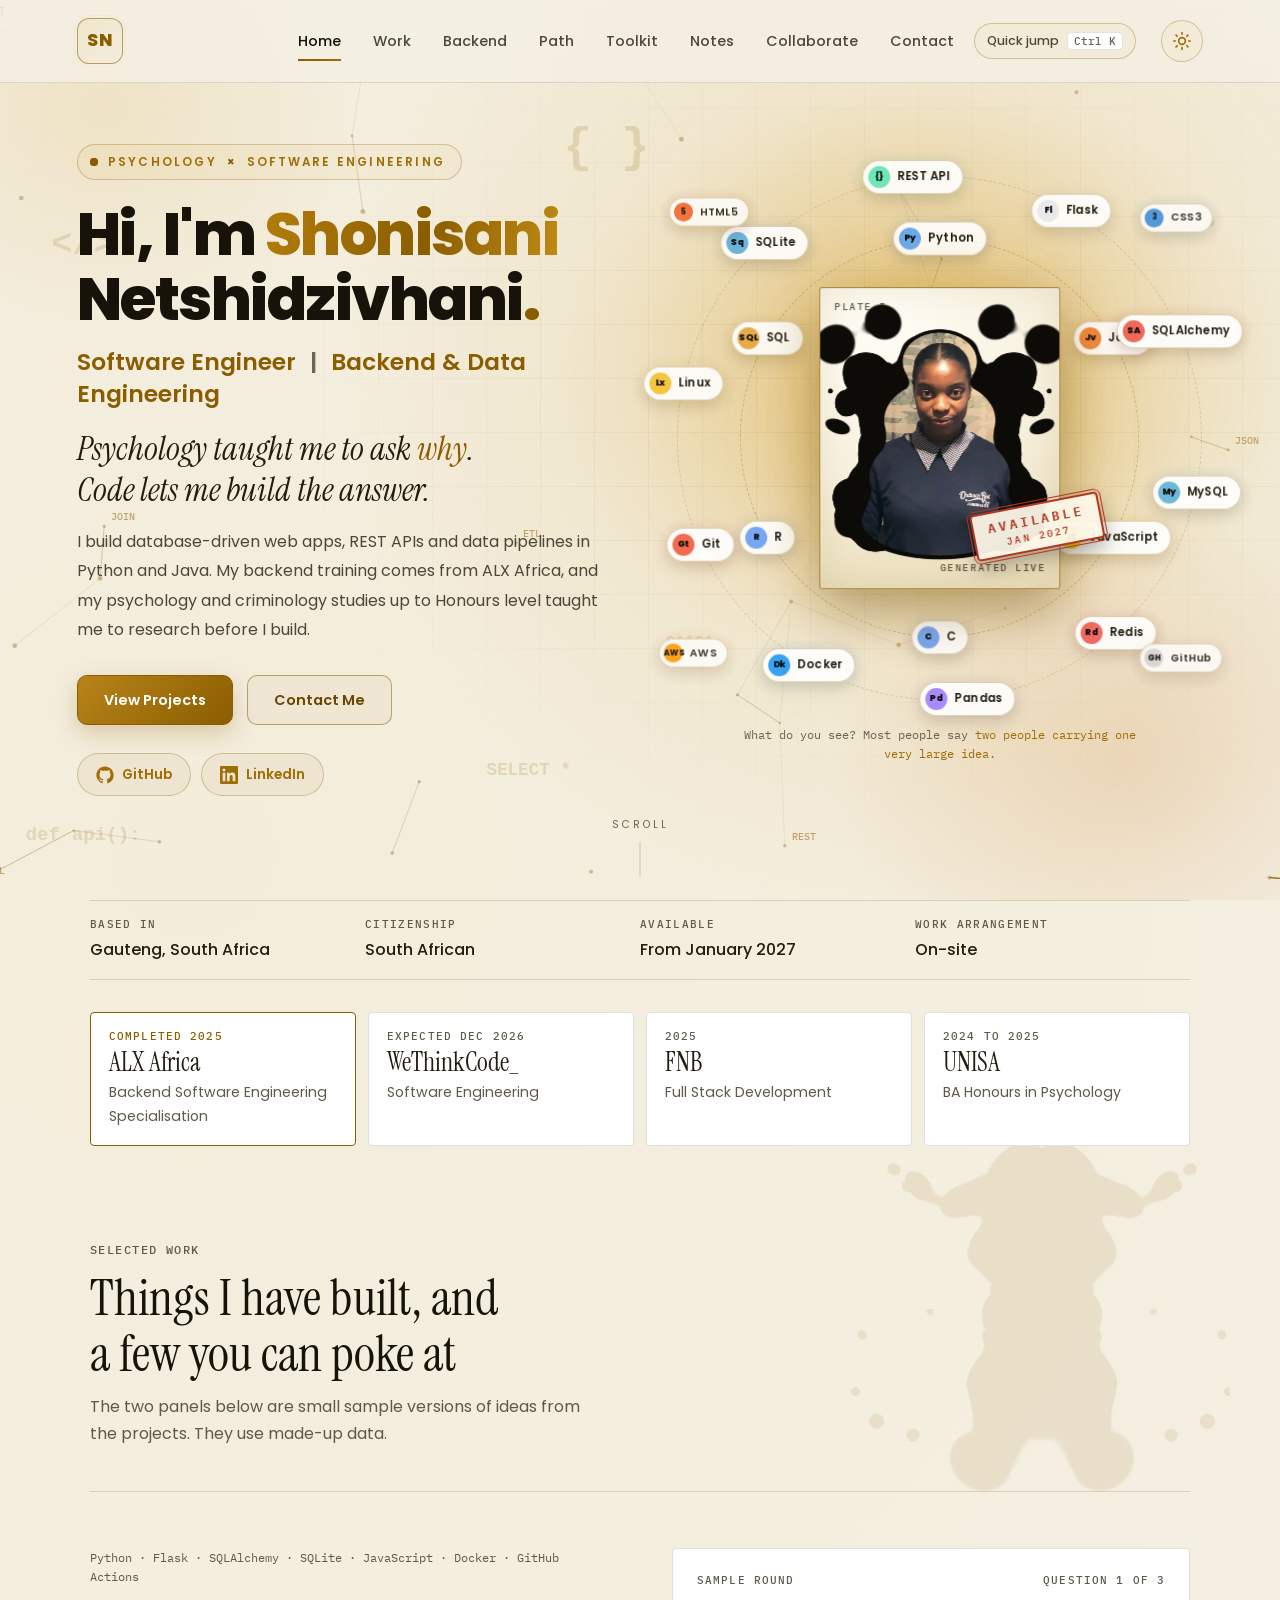
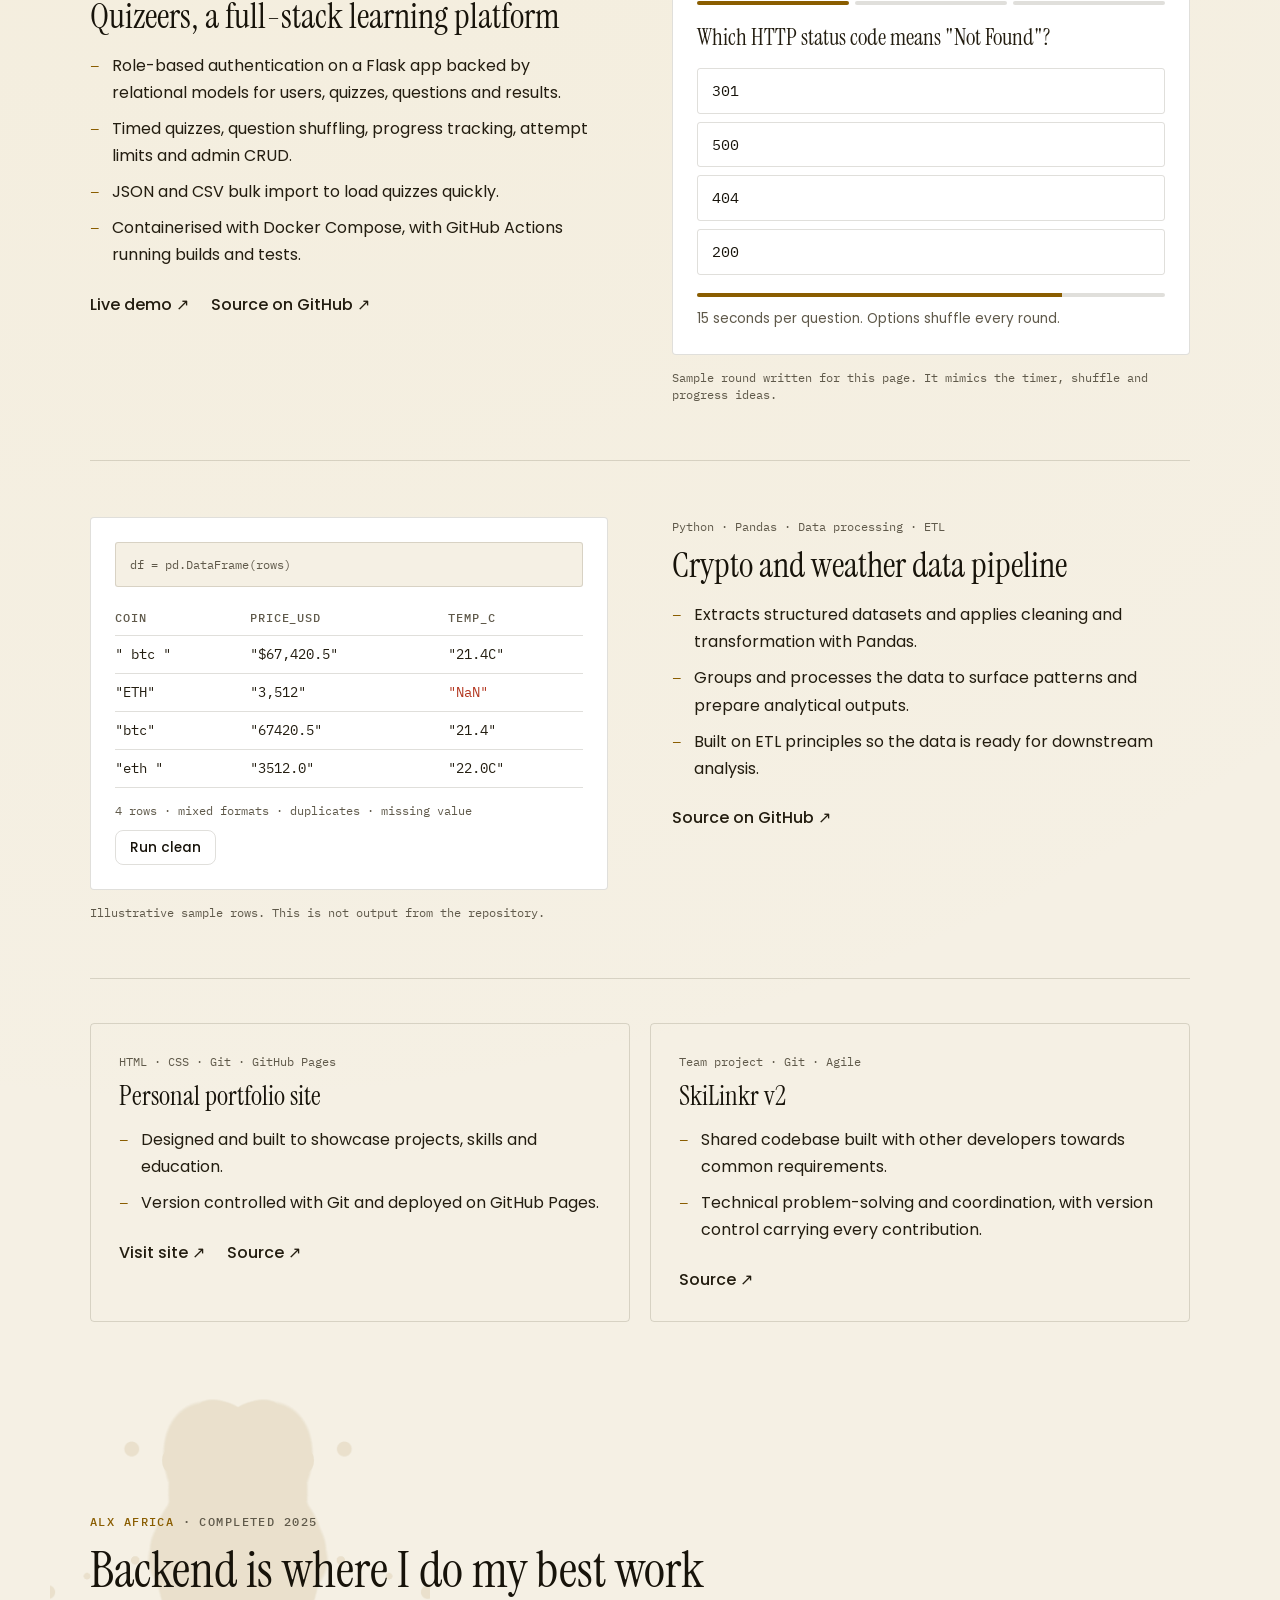
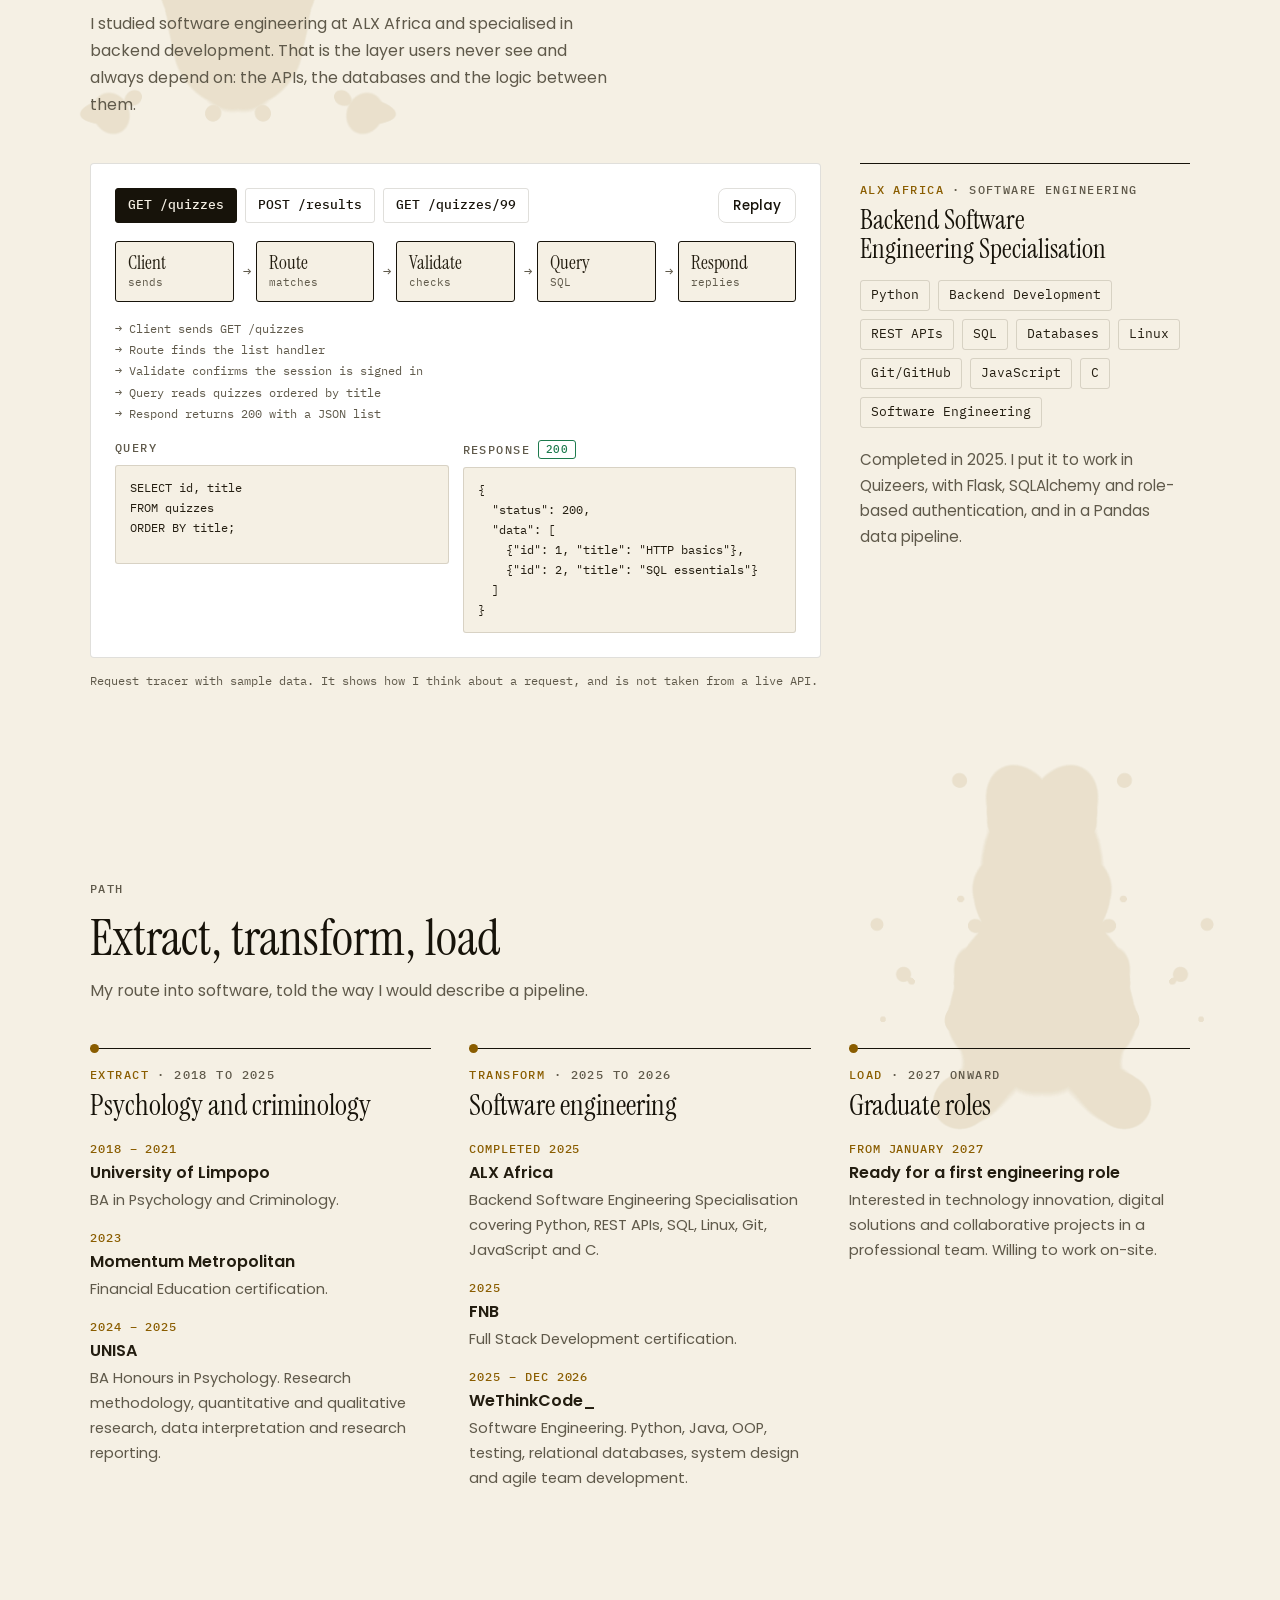
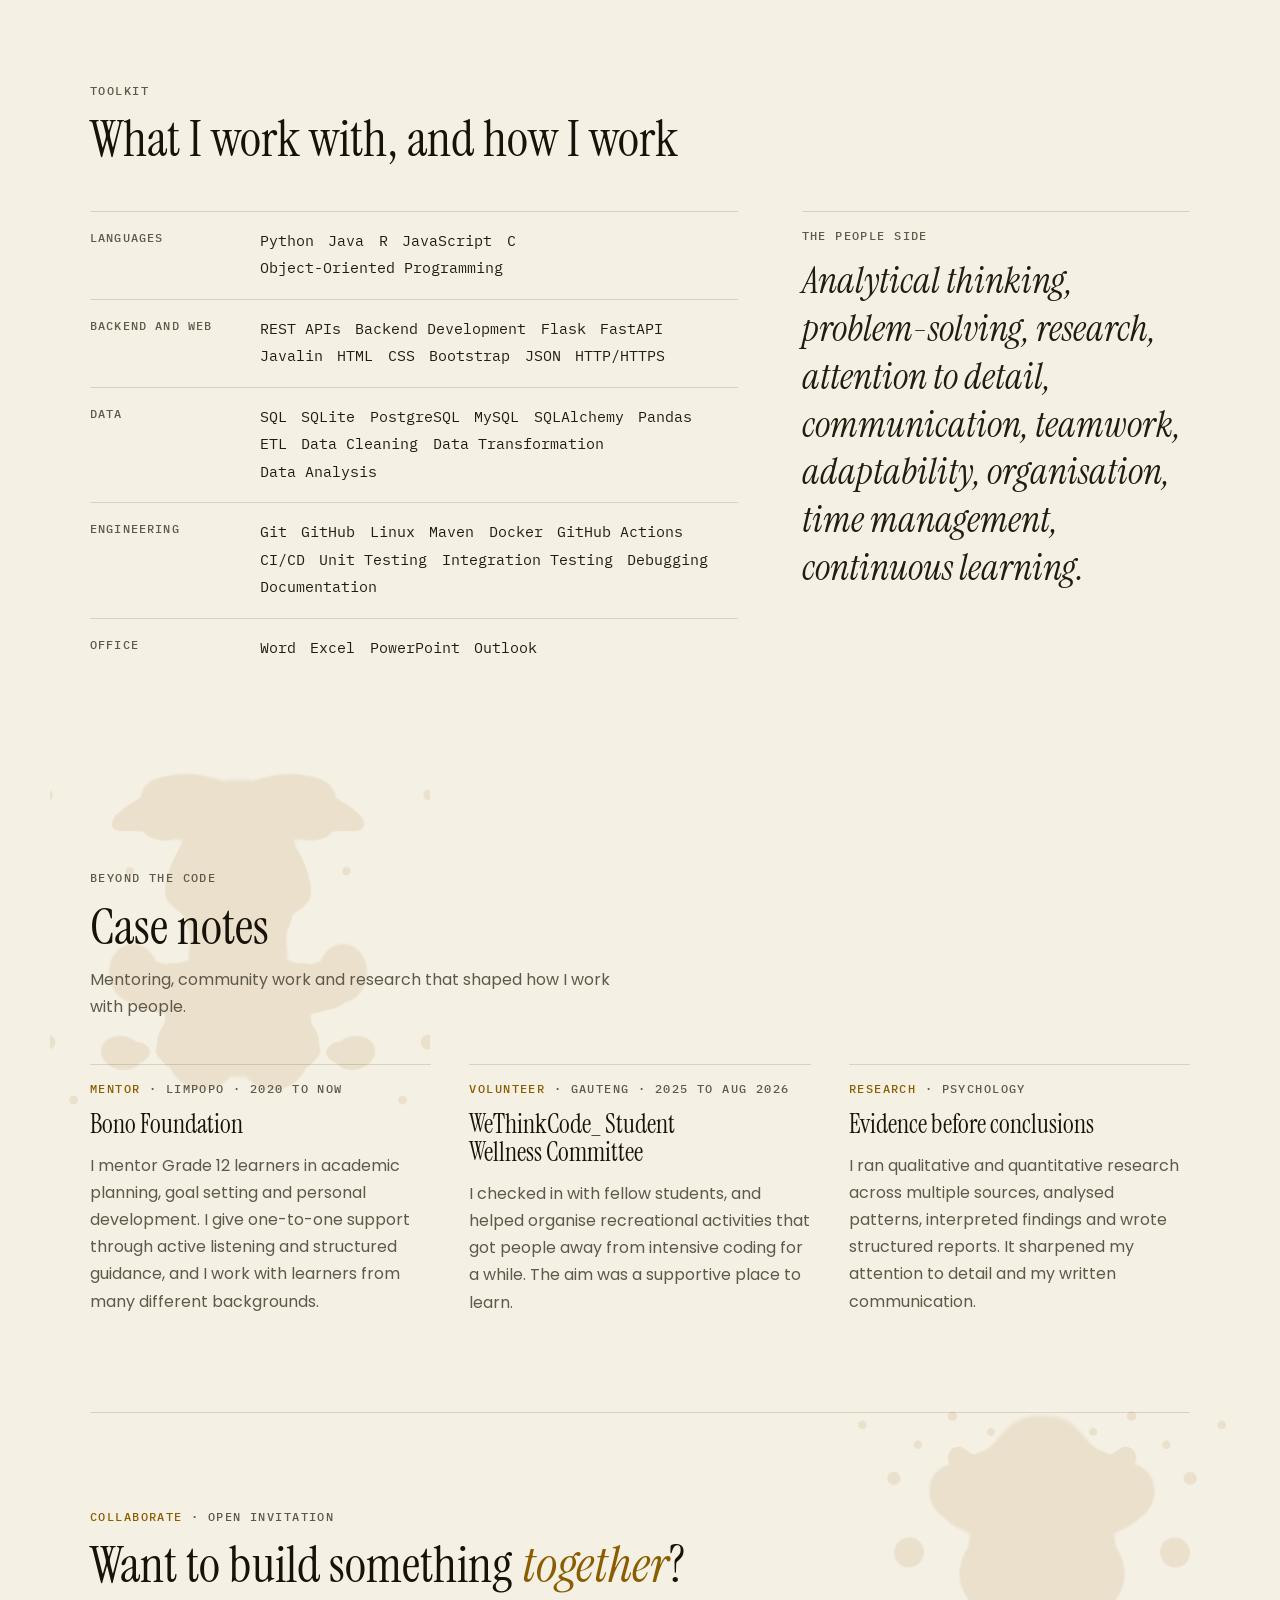
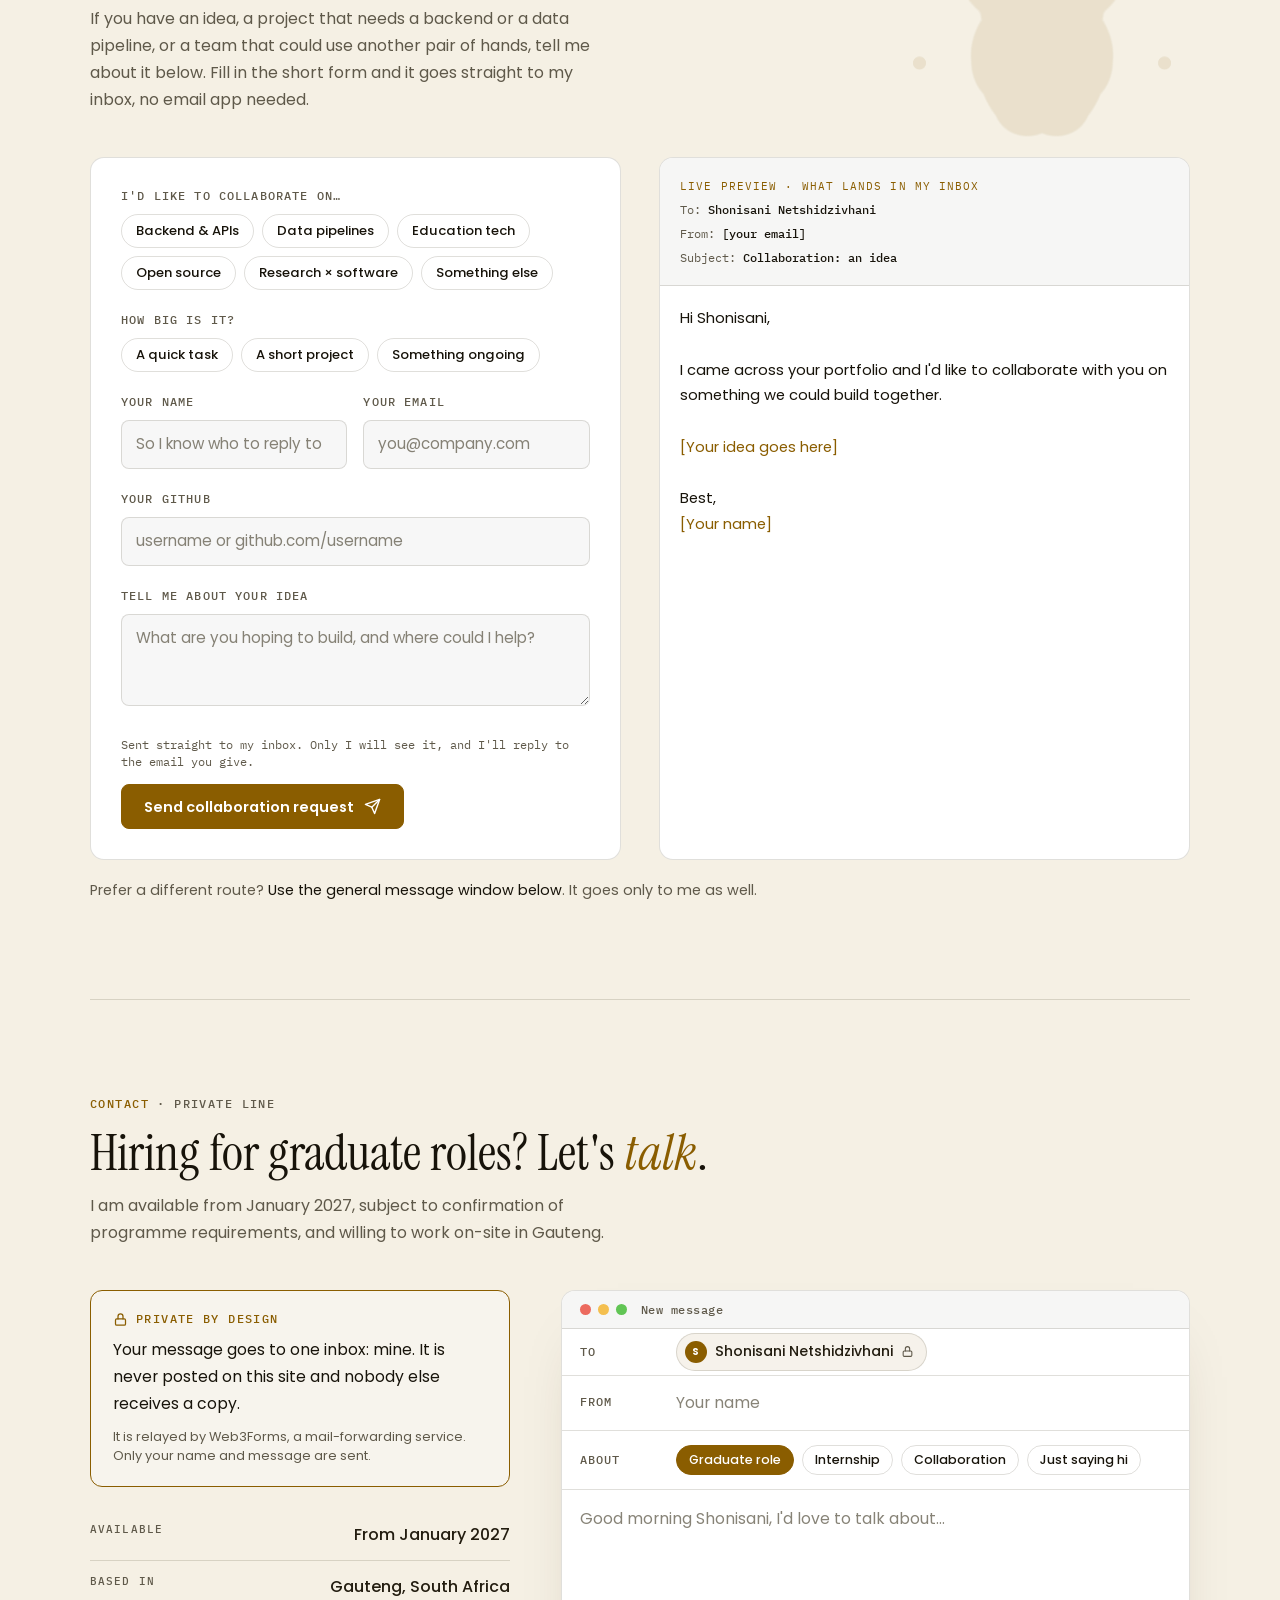
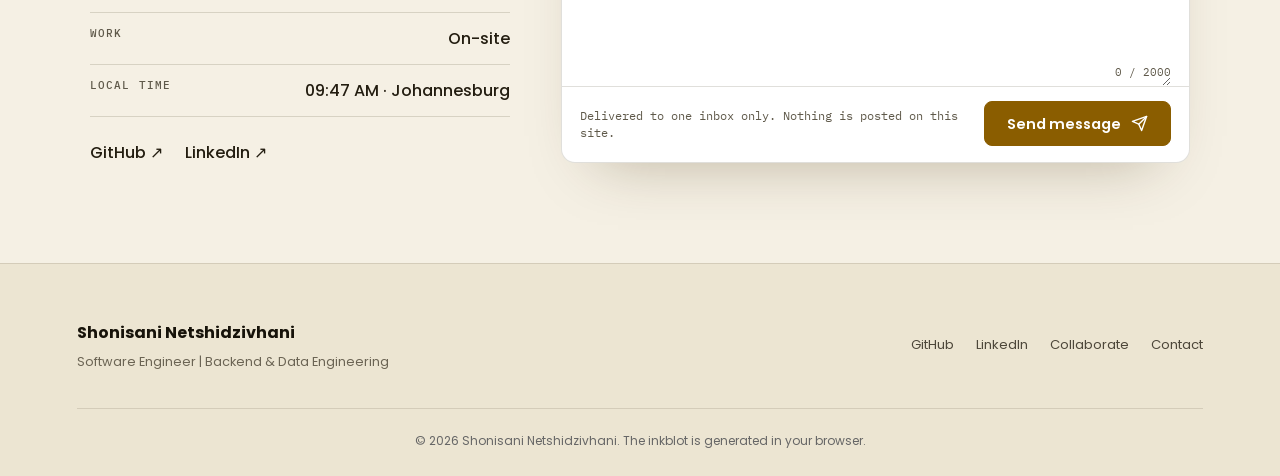
==== index.html @ d248668d "making sure the form works" ====
<!DOCTYPE html>
<html lang="en">

<head>

    <meta charset="UTF-8">

    <meta name="viewport"
          content="width=device-width, initial-scale=1.0">

    <meta name="description"
          content="Portfolio of Shonisani Netshidzivhani — Software Engineer focused on backend development, data engineering, APIs, databases and scalable software systems.">

    <meta name="author"
          content="Shonisani Netshidzivhani">

    <meta name="theme-color"
          content="#050505">

    <meta name="color-scheme"
          content="dark light">

    <!-- Apply the saved (or system) theme before first paint -->
    <script>
        (function () {
            var t = null;
            try { t = localStorage.getItem("theme"); } catch (e) {}
            if (t !== "light" && t !== "dark") {
                t = window.matchMedia && matchMedia("(prefers-color-scheme: light)").matches ? "light" : "dark";
            }
            document.documentElement.setAttribute("data-theme", t);
        })();
    </script>

    <title>
        Shonisani Netshidzivhani | Software Engineer
    </title>

    <!-- Google Fonts -->
    <link rel="preconnect"
          href="https://fonts.googleapis.com">

    <link rel="preconnect"
          href="https://fonts.gstatic.com"
          crossorigin>

    <link href="https://fonts.googleapis.com/css2?family=Poppins:wght@400;500;600;700;800&family=Instrument+Serif:ital@0;1&family=IBM+Plex+Mono:wght@400;500&display=swap"
          rel="stylesheet">

    <!-- Main Stylesheet -->
    <link rel="stylesheet"
          href="style.css">

    <!-- Hero redesign (loads after style.css so it can override) -->
    <link rel="stylesheet"
          href="hero.css">

    <!-- Case-file sections (work, backend, path, toolkit, notes) -->
    <link rel="stylesheet"
          href="sections.css">

    <!-- Contact window, light theme, extras (load last) -->
    <link rel="stylesheet"
          href="contact.css">

    <link rel="stylesheet"
          href="theme.css">

    <link rel="stylesheet"
          href="extras.css">

</head>


<body data-mood="home">

    <canvas class="bg-net" id="bgNet" aria-hidden="true"></canvas>
    <div class="bg-glow" aria-hidden="true"></div>

    <div class="progress" id="prog" aria-hidden="true"></div>

    <!-- =====================================================
         HEADER / NAVIGATION
    ====================================================== -->

    <header class="header">

        <nav class="navbar"
             aria-label="Main navigation">

            <a href="#home"
               class="logo"
               aria-label="Shonisani Netshidzivhani home">
                SN
            </a>

            <ul class="nav-links">
                <li><a href="#home">Home</a></li>
                <li><a href="#work">Work</a></li>
                <li><a href="#backend">Backend</a></li>
                <li><a href="#path">Path</a></li>
                <li><a href="#toolkit">Toolkit</a></li>
                <li><a href="#notes">Notes</a></li>
                <li><a href="#collab">Collaborate</a></li>
                <li><a href="#contact">Contact</a></li>
            </ul>

            <button class="pal-btn"
                    id="palBtn"
                    type="button"
                    aria-label="Open command palette (Ctrl K)">
                Quick jump <kbd>Ctrl K</kbd>
            </button>

            <button class="theme-toggle"
                    id="themeToggle"
                    type="button"
                    aria-label="Switch to light mode"
                    aria-pressed="false">
                <svg class="i-moon" viewBox="0 0 24 24" fill="none" stroke="currentColor" stroke-width="2" stroke-linecap="round" stroke-linejoin="round" aria-hidden="true"><path d="M21 12.8A9 9 0 1 1 11.2 3a7 7 0 0 0 9.8 9.8z"/></svg>
                <svg class="i-sun" viewBox="0 0 24 24" fill="none" stroke="currentColor" stroke-width="2" stroke-linecap="round" stroke-linejoin="round" aria-hidden="true"><circle cx="12" cy="12" r="4"/><path d="M12 2v2M12 20v2M4.9 4.9l1.4 1.4M17.7 17.7l1.4 1.4M2 12h2M20 12h2M4.9 19.1l1.4-1.4M17.7 6.3l1.4-1.4"/></svg>
            </button>


        </nav>

    </header>


    <main>

        <!-- =================================================
             HERO SECTION
        ================================================== -->

        <section id="home"
                 class="hero hero--split"
                 aria-labelledby="hero-title">

            <!-- Ambient background -->
            <div class="hero-bg"
                 aria-hidden="true">
                <span class="hero-grid"></span>
                <span class="hero-aurora"></span>
                <span class="hero-spot"></span>
                <span class="glyph g1">&lt;/&gt;</span>
                <span class="glyph g2">{ }</span>
                <span class="glyph g3">SELECT *</span>
                <span class="glyph g4">def api():</span>
                <span class="glyph g5">01101</span>
                <span class="glyph g6">=&gt;</span>
            </div>

            <div class="hero-inner">

                <!-- ============ TEXT ============ -->
                <div class="hero-text">

                    <p class="hero-eyebrow">
                        <span class="pulse"
                              aria-hidden="true"></span>
                        Psychology <b>×</b> Software Engineering
                    </p>

                    <h1 id="hero-title">
                        Hi, I'm
                        <span class="grad">Shonisani</span><br>
                        Netshidzivhani<span class="dot">.</span>
                    </h1>

                    <h2>
                        Software Engineer
                        <span class="hero-divider"
                              aria-hidden="true">
                            |
                        </span>
                        Backend &amp; Data Engineering
                    </h2>

                    <p class="hero-quote">
                        Psychology taught me to ask <em>why</em>.
                        Code lets me build the answer.
                    </p>

                    <p class="hero-description">
                        I build database-driven web apps, REST APIs and data
                        pipelines in Python and Java. My backend training
                        comes from ALX Africa, and my psychology and
                        criminology studies up to Honours level taught me to
                        research before I build.
                    </p>

                    <!-- Hero Actions -->

                    <div class="hero-buttons">

                        <a href="#work"
                           class="btn-primary">
                            View Projects
                        </a>

                        <a href="#contact"
                           class="btn-outline">
                            Contact Me
                        </a>

                    </div>

                    <!-- Social Links -->

                    <div class="social-links">

                        <a href="https://github.com/Sanieeme"
                           target="_blank"
                           rel="noopener noreferrer"
                           aria-label="Visit Shonisani's GitHub profile">
                            <svg viewBox="0 0 24 24"
                                 width="18"
                                 height="18"
                                 fill="currentColor"
                                 aria-hidden="true">
                                <path d="M12 .5C5.65.5.5 5.65.5 12c0 5.08 3.29 9.39 7.86 10.91.58.11.79-.25.79-.56v-2c-3.2.7-3.87-1.37-3.87-1.37-.52-1.33-1.28-1.69-1.28-1.69-1.05-.72.08-.7.08-.7 1.15.08 1.76 1.19 1.76 1.19 1.03 1.76 2.7 1.25 3.36.96.1-.75.4-1.25.73-1.54-2.55-.29-5.24-1.28-5.24-5.69 0-1.26.45-2.29 1.19-3.1-.12-.29-.52-1.46.11-3.05 0 0 .97-.31 3.17 1.18a11 11 0 0 1 5.77 0c2.2-1.49 3.17-1.18 3.17-1.18.63 1.59.23 2.76.11 3.05.74.81 1.19 1.84 1.19 3.1 0 4.42-2.69 5.39-5.25 5.68.41.36.78 1.06.78 2.14v3.17c0 .31.21.68.8.56A11.5 11.5 0 0 0 23.5 12C23.5 5.65 18.35.5 12 .5z"/>
                            </svg>
                            GitHub
                        </a>

                        <a href="https://www.linkedin.com/in/shonisani-n-b7574a22/"
                           target="_blank"
                           rel="noopener noreferrer"
                           aria-label="Visit Shonisani's LinkedIn profile">
                            <svg viewBox="0 0 24 24"
                                 width="18"
                                 height="18"
                                 fill="currentColor"
                                 aria-hidden="true">
                                <path d="M20.45 20.45h-3.56v-5.57c0-1.33-.03-3.04-1.85-3.04-1.85 0-2.14 1.45-2.14 2.94v5.67H9.35V9h3.41v1.56h.05c.48-.9 1.64-1.85 3.37-1.85 3.6 0 4.27 2.37 4.27 5.46v6.28zM5.34 7.43a2.06 2.06 0 1 1 0-4.12 2.06 2.06 0 0 1 0 4.12zM7.12 20.45H3.56V9h3.56v11.45zM22.22 0H1.77C.79 0 0 .77 0 1.73v20.54C0 23.23.79 24 1.77 24h20.45c.98 0 1.78-.77 1.78-1.73V1.73C24 .77 23.2 0 22.22 0z"/>
                            </svg>
                            LinkedIn
                        </a>

                    </div>

                </div>


                <!-- ============ PORTRAIT + ORBIT ============ -->
                <div class="hero-visual">

                    <div class="stage"
                         id="stage">

                        <span class="stage-glow"
                              aria-hidden="true"></span>

                        <!-- Tech chips are generated by hero.js (edit the RINGS / DRIFT lists there) -->
                        <div class="orbit orbit--a"
                             data-ring="a"
                             aria-hidden="true"></div>

                        <div class="portrait"
                             id="portrait">

                            <figure class="plate"
                                    id="plate">
                                <canvas id="blot"
                                        width="640"
                                        height="800"
                                        role="img"
                                        aria-label="Portrait of Shonisani Netshidzivhani emerging from a symmetrical inkblot, generated live in the browser"></canvas>
                                <span class="tag l">Plate I</span>
                                <span class="tag r">Generated live</span>
                                <noscript>
                                    <img src="images/profile-hero.jpg"
                                         alt="Portrait of Shonisani Netshidzivhani"
                                         width="800"
                                         height="1026">
                                </noscript>
                            </figure>

                            <span class="stamp"
                                  aria-hidden="true">
                                <b>Available</b>
                                <i>Jan 2027</i>
                            </span>

                        </div>

                        <div class="orbit orbit--b"
                             data-ring="b"
                             aria-hidden="true"></div>

                        <div class="drift"
                             data-ring="drift"
                             aria-hidden="true"></div>

                    </div>

                    <p class="plate-caption"
                       aria-live="off">
                        What do you see? Most people say
                        <span id="reading"></span>
                    </p>

                </div>

            </div>

            <a href="#work"
               class="scroll-cue"
               aria-label="Scroll to my work">
                <span>Scroll</span>
                <i aria-hidden="true"></i>
            </a>

        </section>


        <!-- =================================================
             CASE FILE: facts · work · backend · path · toolkit · notes
             (styles in sections.css, demos in sections.js)
        ================================================== -->

        <div class="cf">

<dl class="facts">
    <div><dt>Based in</dt><dd>Gauteng, South Africa</dd></div>
    <div><dt>Citizenship</dt><dd>South African</dd></div>
    <div><dt>Available</dt><dd>From January 2027</dd></div>
    <div><dt>Work arrangement</dt><dd>On-site</dd></div>
  </dl>

  <ul class="creds" aria-label="Credentials">
    <li class="cred hl"><span class="cred-k">Completed 2025</span><b>ALX Africa</b><span class="cred-d">Backend Software Engineering Specialisation</span></li>
    <li class="cred"><span class="cred-k">Expected Dec 2026</span><b>WeThinkCode_</b><span class="cred-d">Software Engineering</span></li>
    <li class="cred"><span class="cred-k">2025</span><b>FNB</b><span class="cred-d">Full Stack Development</span></li>
    <li class="cred"><span class="cred-k">2024 to 2025</span><b>UNISA</b><span class="cred-d">BA Honours in Psychology</span></li>
  </ul>

  <section id="work">
    <div class="sec-head">
      <p class="eyebrow">Selected work</p>
      <h2>Things I have built, and a few you can poke at</h2>
      <p class="sub">The two panels below are small sample versions of ideas from the projects. They use made-up data.</p>
    </div>

    <article class="proj">
      <div class="proj-text">
        <p class="tech">Python · Flask · SQLAlchemy · SQLite · JavaScript · Docker · GitHub Actions</p>
        <h3>Quizeers, a full-stack learning platform</h3>
        <ul>
          <li>Role-based authentication on a Flask app backed by relational models for users, quizzes, questions and results.</li>
          <li>Timed quizzes, question shuffling, progress tracking, attempt limits and admin CRUD.</li>
          <li>JSON and CSV bulk import to load quizzes quickly.</li>
          <li>Containerised with Docker Compose, with GitHub Actions running builds and tests.</li>
        </ul>
        <div class="links">
          <a href="https://sanieeme.github.io/quizeers/" target="_blank" rel="noopener">Live demo ↗</a>
          <a href="https://github.com/Sanieeme/quizeers" target="_blank" rel="noopener">Source on GitHub ↗</a>
        </div>
      </div>
      <div>
        <div class="panel" id="quiz" aria-live="polite"></div>
        <p class="panel-note">Sample round written for this page. It mimics the timer, shuffle and progress ideas.</p>
      </div>
    </article>

    <article class="proj flip">
      <div class="proj-text">
        <p class="tech">Python · Pandas · Data processing · ETL</p>
        <h3>Crypto and weather data pipeline</h3>
        <ul>
          <li>Extracts structured datasets and applies cleaning and transformation with Pandas.</li>
          <li>Groups and processes the data to surface patterns and prepare analytical outputs.</li>
          <li>Built on ETL principles so the data is ready for downstream analysis.</li>
        </ul>
        <div class="links">
          <a href="https://github.com/Sanieeme/crypto_weather_pipeline" target="_blank" rel="noopener">Source on GitHub ↗</a>
        </div>
      </div>
      <div>
        <div class="panel">
          <pre class="pipe-code" id="pipeCode"></pre>
          <div class="tbl-scroll">
            <table>
              <thead><tr><th>coin</th><th>price_usd</th><th>temp_c</th></tr></thead>
              <tbody id="pipeBody"></tbody>
            </table>
          </div>
          <div class="pipe-foot">
            <span id="pipeNote"></span>
            <button class="btn-sm" type="button" id="pipeBtn">Run clean</button>
          </div>
        </div>
        <p class="panel-note">Illustrative sample rows. This is not output from the repository.</p>
      </div>
    </article>

    <div class="minis">
      <article class="mini">
        <p class="tech">HTML · CSS · Git · GitHub Pages</p>
        <h3>Personal portfolio site</h3>
        <ul>
          <li>Designed and built to showcase projects, skills and education.</li>
          <li>Version controlled with Git and deployed on GitHub Pages.</li>
        </ul>
        <div class="links">
          <a href="https://sanieeme.github.io/profile/" target="_blank" rel="noopener">Visit site ↗</a>
          <a href="https://github.com/Sanieeme/profile" target="_blank" rel="noopener">Source ↗</a>
        </div>
      </article>
      <article class="mini">
        <p class="tech">Team project · Git · Agile</p>
        <h3>SkiLinkr v2</h3>
        <ul>
          <li>Shared codebase built with other developers towards common requirements.</li>
          <li>Technical problem-solving and coordination, with version control carrying every contribution.</li>
        </ul>
        <div class="links">
          <a href="https://github.com/Sanieeme/SkiLinkr_v2" target="_blank" rel="noopener">Source ↗</a>
        </div>
      </article>
    </div>
  </section>

  <section id="backend">
    <div class="sec-head">
      <p class="eyebrow"><b>ALX Africa</b> · Completed 2025</p>
      <h2>Backend is where I do my best work</h2>
      <p class="sub">I studied software engineering at ALX Africa and specialised in backend development. That is the layer users never see and always depend on: the APIs, the databases and the logic between them.</p>
    </div>
    <div class="alx">
      <div>
        <div class="panel">
          <div class="trace-top">
            <div class="seg" role="group" aria-label="Choose a request to trace">
              <button type="button" class="seg-b" data-k="GET /quizzes" aria-pressed="true">GET /quizzes</button>
              <button type="button" class="seg-b" data-k="POST /results" aria-pressed="false">POST /results</button>
              <button type="button" class="seg-b" data-k="GET /quizzes/99" aria-pressed="false">GET /quizzes/99</button>
            </div>
            <button class="btn-sm" type="button" id="replay">Replay</button>
          </div>
          <ol class="hops" id="hops">
            <li><b>Client</b><span>sends</span></li>
            <li><b>Route</b><span>matches</span></li>
            <li><b>Validate</b><span>checks</span></li>
            <li><b>Query</b><span>SQL</span></li>
            <li><b>Respond</b><span>replies</span></li>
          </ol>
          <pre class="trace-log" id="traceLog" aria-live="polite"></pre>
          <div class="io">
            <div><p class="eyebrow">Query</p><pre id="sqlOut"></pre></div>
            <div><p class="eyebrow">Response<span class="pill" id="statusPill"></span></p><pre id="resOut"></pre></div>
          </div>
        </div>
        <p class="panel-note">Request tracer with sample data. It shows how I think about a request, and is not taken from a live API.</p>
      </div>
      <aside class="alx-side">
        <p class="eyebrow"><b>ALX Africa</b> · Software Engineering</p>
        <h3>Backend Software Engineering Specialisation</h3>
        <ul>
          <li>Python</li><li>Backend Development</li><li>REST APIs</li><li>SQL</li><li>Databases</li><li>Linux</li><li>Git/GitHub</li><li>JavaScript</li><li>C</li><li>Software Engineering</li>
        </ul>
        <p class="after">Completed in 2025. I put it to work in Quizeers, with Flask, SQLAlchemy and role-based authentication, and in a Pandas data pipeline.</p>
      </aside>
    </div>
  </section>

  <section id="path">
    <div class="sec-head">
      <p class="eyebrow">Path</p>
      <h2>Extract, transform, load</h2>
      <p class="sub">My route into software, told the way I would describe a pipeline.</p>
    </div>
    <div class="stages">
      <div class="pstage">
        <p class="eyebrow"><b>Extract</b> · 2018 to 2025</p>
        <h3>Psychology and criminology</h3>
        <ol>
          <li><span class="when">2018 – 2021</span><span class="what">University of Limpopo</span><span class="more">BA in Psychology and Criminology.</span></li>
          <li><span class="when">2023</span><span class="what">Momentum Metropolitan</span><span class="more">Financial Education certification.</span></li>
          <li><span class="when">2024 – 2025</span><span class="what">UNISA</span><span class="more">BA Honours in Psychology. Research methodology, quantitative and qualitative research, data interpretation and research reporting.</span></li>
        </ol>
      </div>
      <div class="pstage">
        <p class="eyebrow"><b>Transform</b> · 2025 to 2026</p>
        <h3>Software engineering</h3>
        <ol>
          <li><span class="when">Completed 2025</span><span class="what">ALX Africa</span><span class="more">Backend Software Engineering Specialisation covering Python, REST APIs, SQL, Linux, Git, JavaScript and C.</span></li>
          <li><span class="when">2025</span><span class="what">FNB</span><span class="more">Full Stack Development certification.</span></li>
          <li><span class="when">2025 – Dec 2026</span><span class="what">WeThinkCode_</span><span class="more">Software Engineering. Python, Java, OOP, testing, relational databases, system design and agile team development.</span></li>
        </ol>
      </div>
      <div class="pstage">
        <p class="eyebrow"><b>Load</b> · 2027 onward</p>
        <h3>Graduate roles</h3>
        <ol>
          <li><span class="when">From January 2027</span><span class="what">Ready for a first engineering role</span><span class="more">Interested in technology innovation, digital solutions and collaborative projects in a professional team. Willing to work on-site.</span></li>
        </ol>
      </div>
    </div>
  </section>

  <section id="toolkit">
    <div class="sec-head">
      <p class="eyebrow">Toolkit</p>
      <h2>What I work with, and how I work</h2>
    </div>
    <div class="kit">
      <dl>
        <div><dt>Languages</dt><dd><span>Python</span><span>Java</span><span>R</span><span>JavaScript</span><span>C</span><span>Object-Oriented Programming</span></dd></div>
        <div><dt>Backend and web</dt><dd><span>REST APIs</span><span>Backend Development</span><span>Flask</span><span>FastAPI</span><span>Javalin</span><span>HTML</span><span>CSS</span><span>Bootstrap</span><span>JSON</span><span>HTTP/HTTPS</span></dd></div>
        <div><dt>Data</dt><dd><span>SQL</span><span>SQLite</span><span>PostgreSQL</span><span>MySQL</span><span>SQLAlchemy</span><span>Pandas</span><span>ETL</span><span>Data Cleaning</span><span>Data Transformation</span><span>Data Analysis</span></dd></div>
        <div><dt>Engineering</dt><dd><span>Git</span><span>GitHub</span><span>Linux</span><span>Maven</span><span>Docker</span><span>GitHub Actions</span><span>CI/CD</span><span>Unit Testing</span><span>Integration Testing</span><span>Debugging</span><span>Documentation</span></dd></div>
        <div><dt>Office</dt><dd><span>Word</span><span>Excel</span><span>PowerPoint</span><span>Outlook</span></dd></div>
      </dl>
      <div class="human">
        <p class="eyebrow">The people side</p>
        <p class="words"><span>Analytical thinking,</span> <span>problem-solving,</span> <span>research,</span> <span>attention to detail,</span> <span>communication,</span> <span>teamwork,</span> <span>adaptability,</span> <span>organisation,</span> <span>time management,</span> <span>continuous learning.</span></p>
      </div>
    </div>
  </section>

  <section id="notes">
    <div class="sec-head">
      <p class="eyebrow">Beyond the code</p>
      <h2>Case notes</h2>
      <p class="sub">Mentoring, community work and research that shaped how I work with people.</p>
    </div>
    <div class="notes">
      <article class="note">
        <p class="eyebrow"><b>Mentor</b> · Limpopo · 2020 to now</p>
        <h3>Bono Foundation</h3>
        <p>I mentor Grade 12 learners in academic planning, goal setting and personal development. I give one-to-one support through active listening and structured guidance, and I work with learners from many different backgrounds.</p>
      </article>
      <article class="note">
        <p class="eyebrow"><b>Volunteer</b> · Gauteng · 2025 to Aug 2026</p>
        <h3>WeThinkCode_ Student Wellness Committee</h3>
        <p>I checked in with fellow students, and helped organise recreational activities that got people away from intensive coding for a while. The aim was a supportive place to learn.</p>
      </article>
      <article class="note">
        <p class="eyebrow"><b>Research</b> · Psychology</p>
        <h3>Evidence before conclusions</h3>
        <p>I ran qualitative and quantitative research across multiple sources, analysed patterns, interpreted findings and wrote structured reports. It sharpened my attention to detail and my written communication.</p>
      </article>
    </div>
  </section>

  
        </div>


        <!-- =================================================
             CONTACT — a realistic "new message" window.
             Delivered to ONE inbox only (the address in the form action).
        ================================================== -->

        <div class="cf">

            <section id="collab"
                     class="collab-block"
                     aria-labelledby="collab-title">

                <div class="sec-head">
                    <p class="eyebrow"><b>Collaborate</b> · open invitation</p>
                    <h2 id="collab-title">Want to build something <em>together</em>?</h2>
                    <p class="sub">If you have an idea, a project that needs a backend or a data pipeline, or a team that could use another pair of hands, tell me about it below. Fill in the short form and it goes straight to my inbox, no email app needed.</p>
                </div>

                <div class="collab"
                     id="collabWrap">

                    <form class="brief"
                          id="collabForm"
                          action="https://api.web3forms.com/submit"
                          method="POST"
                          novalidate
                          aria-label="Collaboration request">

                        <span class="sendline" aria-hidden="true"></span>

                        <!-- Settings used if JavaScript is off (normal form post) -->
                        <input type="hidden" name="_captcha" value="false">
                        <input type="hidden" name="_template" value="table">
                        <input type="hidden" name="_subject" value="New collaboration request">
                        <input type="hidden" name="_next" value="thankyou.html">

                        <!-- spam trap: humans never see or fill this -->
                        <div class="hp" aria-hidden="true">
                            <label>Leave this empty <input type="text" name="_honey" tabindex="-1" autocomplete="off"></label>
                        </div>

                        <fieldset>
                            <legend>I'd like to collaborate on…</legend>
                            <div class="chips">
                                <input type="checkbox" name="topics" id="cbt1" data-phrase="backend and APIs" value="Backend & APIs"><label for="cbt1">Backend &amp; APIs</label>
                                <input type="checkbox" name="topics" id="cbt2" data-phrase="data pipelines" value="Data pipelines"><label for="cbt2">Data pipelines</label>
                                <input type="checkbox" name="topics" id="cbt3" data-phrase="education tech" value="Education tech"><label for="cbt3">Education tech</label>
                                <input type="checkbox" name="topics" id="cbt4" data-phrase="open source projects" value="Open source"><label for="cbt4">Open source</label>
                                <input type="checkbox" name="topics" id="cbt5" data-phrase="research-informed software" value="Research and software"><label for="cbt5">Research &times; software</label>
                                <input type="checkbox" name="topics" id="cbt6" data-phrase="something else" value="Something else"><label for="cbt6">Something else</label>
                            </div>
                        </fieldset>

                        <fieldset>
                            <legend>How big is it?</legend>
                            <div class="chips">
                                <input type="radio" name="format" id="cbf1" value="A quick task"><label for="cbf1">A quick task</label>
                                <input type="radio" name="format" id="cbf2" value="A short project"><label for="cbf2">A short project</label>
                                <input type="radio" name="format" id="cbf3" value="Something ongoing"><label for="cbf3">Something ongoing</label>
                            </div>
                        </fieldset>

                        <div class="field-grid">
                            <div class="field">
                                <label class="lab" for="cbName">Your name</label>
                                <input type="text" id="cbName" name="name" autocomplete="name" placeholder="So I know who to reply to" maxlength="80" required>
                                <p class="err" id="cerr-name" role="alert"></p>
                            </div>
                            <div class="field">
                                <label class="lab" for="cbEmail">Your email</label>
                                <input type="email" id="cbEmail" name="email" autocomplete="email" placeholder="you@company.com" maxlength="120" required>
                                <p class="err" id="cerr-email" role="alert"></p>
                            </div>
                        </div>

                        <div class="field">
                            <label class="lab" for="cbGithub">Your GitHub</label>
                            <input type="text" id="cbGithub" name="github" autocomplete="off" placeholder="username or github.com/username" maxlength="100" required>
                            <p class="err" id="cerr-github" role="alert"></p>
                        </div>

                        <div class="field">
                            <label class="lab" for="cbIdea">Tell me about your idea</label>
                            <textarea id="cbIdea" name="message" maxlength="1500" placeholder="What are you hoping to build, and where could I help?" required></textarea>
                            <p class="err" id="cerr-message" role="alert"></p>
                        </div>

                        <p class="form-error" id="cFormError" role="alert" hidden></p>

                        <div class="brief-foot">
                            <p class="win-note">Sent straight to my inbox. Only I will see it, and I'll reply to the email you give.</p>
                            <button type="submit" class="send" id="cSend">
                                <span class="spin" aria-hidden="true"></span>
                                Send collaboration request
                                <svg width="17" height="17" viewBox="0 0 24 24" fill="none" stroke="currentColor" stroke-width="2" stroke-linecap="round" stroke-linejoin="round" aria-hidden="true"><path d="M22 2 11 13"/><path d="M22 2l-7 20-4-9-9-4z"/></svg>
                            </button>
                        </div>

                    </form>

                    <div class="letter">
                        <div class="letter-head">
                            <span class="live">Live preview · what lands in my inbox</span><br>
                            To: <b>Shonisani Netshidzivhani</b><br>
                            From: <b id="letterFrom"></b><br>
                            Subject: <b id="letterSubject"></b>
                        </div>
                        <p class="letter-body" id="letterBody" aria-live="off"></p>
                    </div>

                </div>

                <div class="sent" id="collabSent" hidden>
                    <span class="plane" aria-hidden="true">
                        <svg width="28" height="28" viewBox="0 0 24 24" fill="none" stroke="currentColor" stroke-width="2" stroke-linecap="round" stroke-linejoin="round"><path d="M22 2 11 13"/><path d="M22 2l-7 20-4-9-9-4z"/></svg>
                    </span>
                    <h3 id="collabSentTitle" tabindex="-1">Request <em>sent</em>.</h3>
                    <p>Thank you. It went straight to my inbox, and I'll reply to the email address you gave.</p>
                    <div class="sent-receipt">
                        To: <b>Shonisani Netshidzivhani</b><br>
                        Collaborating on: <b id="crTopics"></b><br>
                        Reply to: <b id="crFrom"></b><br>
                        Sent: <b id="crTime"></b>
                    </div>
                    <p class="sent-note" id="collabNote" hidden></p>
                    <button type="button" class="btn-sm" id="collabAnother">Send another idea</button>
                </div>

                <p class="collab-foot">Prefer a different route? <a href="#contact">Use the general message window below</a>. It goes only to me as well.</p>

            </section>

        </div>

        <div class="cf">

            <section id="contact"
                     class="contact-block"
                     aria-labelledby="contact-title">

                <div class="sec-head">
                    <p class="eyebrow"><b>Contact</b> · private line</p>
                    <h2 id="contact-title">Hiring for graduate roles? Let's <em>talk</em>.</h2>
                    <p class="sub">I am available from January 2027, subject to confirmation of programme requirements, and willing to work on-site in Gauteng.</p>
                </div>

                <div class="mail">

                    <aside class="mail-side">

                        <div class="private-card">
                            <span class="lock">
                                <svg width="15" height="15" viewBox="0 0 24 24" fill="none" stroke="currentColor" stroke-width="2" stroke-linecap="round" stroke-linejoin="round" aria-hidden="true"><rect x="4" y="11" width="16" height="10" rx="2"/><path d="M8 11V7a4 4 0 0 1 8 0v4"/></svg>
                                Private by design
                            </span>
                            <p>Your message goes to one inbox: mine. It is never posted on this site and nobody else receives a copy.</p>
                            <small>It is relayed by Web3Forms, a mail-forwarding service. Only your name and message are sent.</small>
                        </div>

                        <dl class="mail-facts">
                            <div><dt>Available</dt><dd>From January 2027</dd></div>
                            <div><dt>Based in</dt><dd>Gauteng, South Africa</dd></div>
                            <div><dt>Work</dt><dd>On-site</dd></div>
                            <div><dt>Local time</dt><dd id="localTime">Johannesburg</dd></div>
                        </dl>

                        <div class="mail-links">
                            <a href="https://github.com/Sanieeme" target="_blank" rel="noopener noreferrer">GitHub ↗</a>
                            <a href="https://www.linkedin.com/in/shonisani-n-b7574a22/" target="_blank" rel="noopener noreferrer">LinkedIn ↗</a>
                        </div>
                    </aside>

                    <div>

                        <form class="compose"
                              id="contactForm"
                              action="https://api.web3forms.com/submit"
                              method="POST"
                              novalidate>

                            <span class="sendline" aria-hidden="true"></span>

                            <div class="win-bar">
                                <span class="win-dots" aria-hidden="true"><i></i><i></i><i></i></span>
                                <span class="win-title">New message</span>
                                <span class="draft-state" id="draftState" aria-live="polite"></span>
                            </div>

                            <!-- Settings used when JavaScript is off (normal form post) -->
                            <input type="hidden" name="_captcha" value="false">
                            <input type="hidden" name="_template" value="table">
                            <input type="hidden" name="_subject" value="New portfolio message">
                            <input type="hidden" name="_next" value="thankyou.html">

                            <!-- spam trap: humans never see or fill this -->
                            <div class="hp" aria-hidden="true">
                                <label>Leave this empty <input type="text" name="_honey" tabindex="-1" autocomplete="off"></label>
                            </div>

                            <div class="compose-body">

                                <div class="row">
                                    <span class="row-k">To</span>
                                    <span class="to-chip">
                                        <i aria-hidden="true">S</i>
                                        Shonisani Netshidzivhani
                                        <svg width="13" height="13" viewBox="0 0 24 24" fill="none" stroke="currentColor" stroke-width="2" stroke-linecap="round" stroke-linejoin="round" aria-label="Private, one recipient only" role="img"><rect x="4" y="11" width="16" height="10" rx="2"/><path d="M8 11V7a4 4 0 0 1 8 0v4"/></svg>
                                    </span>
                                </div>

                                <div class="row">
                                    <label for="c-name">From</label>
                                    <input type="text" id="c-name" name="name" placeholder="Your name" autocomplete="name" required maxlength="80">
                                    <p class="err" id="err-name" role="alert"></p>
                                </div>

                                <div class="row">
                                    <span class="row-k" id="topic-k">About</span>
                                    <fieldset class="topics" aria-labelledby="topic-k">
                                        <input type="radio" name="topic" id="t1" value="Graduate role" checked><label for="t1">Graduate role</label>
                                        <input type="radio" name="topic" id="t2" value="Internship"><label for="t2">Internship</label>
                                        <input type="radio" name="topic" id="t3" value="Collaboration"><label for="t3">Collaboration</label>
                                        <input type="radio" name="topic" id="t4" value="Just saying hi"><label for="t4">Just saying hi</label>
                                    </fieldset>
                                </div>

                                <div class="msg-wrap">
                                    <label class="sr-only" for="c-message" style="position:absolute;left:-9999px">Message</label>
                                    <textarea id="c-message" name="message" required maxlength="2000" placeholder="Write your message…"></textarea>
                                    <span class="counter" id="counter" aria-hidden="true">0 / 2000</span>
                                    <p class="err" id="err-message" role="alert"></p>
                                </div>

                            </div>

                            <p class="form-error" id="formError" role="alert" hidden></p>

                            <div class="win-foot">
                                <p class="win-note">Delivered to one inbox only. Nothing is posted on this site.</p>
                                <button type="submit" class="send" id="sendBtn">
                                    <span class="spin" aria-hidden="true"></span>
                                    Send message
                                    <svg width="17" height="17" viewBox="0 0 24 24" fill="none" stroke="currentColor" stroke-width="2" stroke-linecap="round" stroke-linejoin="round" aria-hidden="true"><path d="M22 2 11 13"/><path d="M22 2l-7 20-4-9-9-4z"/></svg>
                                </button>
                            </div>

                        </form>

                        <div class="sent" id="sentPanel" hidden>
                            <span class="plane" aria-hidden="true">
                                <svg width="28" height="28" viewBox="0 0 24 24" fill="none" stroke="currentColor" stroke-width="2" stroke-linecap="round" stroke-linejoin="round"><path d="M22 2 11 13"/><path d="M22 2l-7 20-4-9-9-4z"/></svg>
                            </span>
                            <h3 id="sentTitle" tabindex="-1">Message <em>sent</em>.</h3>
                            <p>Thank you. It went straight to my inbox.</p>
                            <div class="sent-receipt">
                                To: <b>Shonisani Netshidzivhani</b><br>
                                About: <b id="rcTopic"></b><br>
                                Sent: <b id="rcTime"></b>
                            </div>
                            <p class="sent-note" id="sentNote" hidden></p>
                            <button type="button" class="btn-sm" id="sendAnother">Write another message</button>
                        </div>

                    </div>

                </div>

            </section>

        </div>

    </main>


    <!-- =====================================================
         FOOTER
    ====================================================== -->

    <footer class="footer">

        <div class="footer-content">

            <div class="footer-brand">

                <h4>
                    Shonisani Netshidzivhani
                </h4>

                <p>
                    Software Engineer | Backend &amp; Data Engineering
                </p>

            </div>


            <div class="footer-links">

                <a href="https://github.com/Sanieeme"
                   target="_blank"
                   rel="noopener noreferrer"
                   aria-label="Visit GitHub profile">
                    GitHub
                </a>

                <a href="https://www.linkedin.com/in/shonisani-n-b7574a22/"
                   target="_blank"
                   rel="noopener noreferrer"
                   aria-label="Visit LinkedIn profile">
                    LinkedIn
                </a>

                <a href="#collab">Collaborate</a>

                <a href="#contact">
                    Contact
                </a>

            </div>

        </div>


        <div class="footer-bottom">

            <p>
                &copy; 2026 Shonisani Netshidzivhani.
                The inkblot is generated in your browser.
            </p>

        </div>

    </footer>


    <!-- =====================================================
         JAVASCRIPT
    ====================================================== -->


    <!-- Command palette (Ctrl/Cmd + K, or press "/") -->
    <div class="palette" id="palette" hidden role="dialog" aria-modal="true" aria-label="Quick jump">
        <div class="pal-box">
            <input id="palInput" type="text" placeholder="Where to? Try “work”, “email” or “theme”" autocomplete="off" aria-label="Search commands" aria-controls="palList">
            <ul class="pal-list" id="palList" role="listbox"></ul>
            <p class="pal-hint">↑ ↓ to move · Enter to go · Esc to close</p>
        </div>
    </div>

    <script src="hero.js"></script>
    <script src="sections.js"></script>
    <script src="site.js"></script>
    <script src="extras.js"></script>

</body>

</html>
---- style.css ----
/* =========================================================
   SHONISANI NETSHIDZIVHANI — PORTFOLIO
   Premium Black & Gold Design System
========================================================= */

/* =========================================================
   DESIGN TOKENS
========================================================= */

:root {
    /* Colors */
    --color-black: #050505;
    --color-black-soft: #0b0b0b;
    --color-surface: #111111;
    --color-surface-light: #171717;
    --color-surface-hover: #1d1d1d;

    --color-gold: #d4af37;
    --color-gold-light: #f0d477;
    --color-gold-dark: #a8871f;

    --color-white: #ffffff;
    --color-text: #f4f4f4;
    --color-text-secondary: #b8b8b8;
    --color-text-muted: #858585;

    /* Borders */
    --border-subtle: rgba(255, 255, 255, 0.08);
    --border-gold: rgba(212, 175, 55, 0.25);
    --border-gold-strong: rgba(212, 175, 55, 0.5);

    /* Backgrounds */
    --gold-glow: rgba(212, 175, 55, 0.12);
    --gold-glow-strong: rgba(212, 175, 55, 0.2);

    /* Layout */
    --container-width: 1200px;
    --section-padding: 110px;

    /* Radius */
    --radius-sm: 8px;
    --radius-md: 14px;
    --radius-lg: 20px;
    --radius-xl: 28px;

    /* Shadows */
    --shadow-sm: 0 5px 20px rgba(0, 0, 0, 0.25);
    --shadow-md: 0 15px 40px rgba(0, 0, 0, 0.35);
    --shadow-lg: 0 25px 70px rgba(0, 0, 0, 0.45);
    --shadow-gold: 0 15px 45px rgba(212, 175, 55, 0.12);

    /* Transitions */
    --transition-fast: 0.2s ease;
    --transition-normal: 0.3s ease;
    --transition-slow: 0.5s ease;
}

/* =========================================================
   RESET
========================================================= */

*,
*::before,
*::after {
    margin: 0;
    padding: 0;
    box-sizing: border-box;
}

html {
    scroll-behavior: smooth;
    scroll-padding-top: 100px;
}

body {
    font-family:
        "Poppins",
        "Inter",
        -apple-system,
        BlinkMacSystemFont,
        "Segoe UI",
        sans-serif;

    background:
        radial-gradient(
            circle at 15% 10%,
            rgba(212, 175, 55, 0.05),
            transparent 25%
        ),
        var(--color-black);

    color: var(--color-text);

    line-height: 1.7;

    min-height: 100vh;

    overflow-x: hidden;

    -webkit-font-smoothing: antialiased;
    text-rendering: optimizeLegibility;
}

::selection {
    background: var(--color-gold);
    color: var(--color-black);
}

img {
    max-width: 100%;
}

a {
    color: inherit;
    text-decoration: none;
}

button,
input,
textarea {
    font: inherit;
}

button {
    cursor: pointer;
}

ul {
    list-style: none;
}

/* =========================================================
   ACCESSIBILITY
========================================================= */

:focus-visible {
    outline: 2px solid var(--color-gold-light);
    outline-offset: 4px;
}

/* =========================================================
   SCROLLBAR
========================================================= */

::-webkit-scrollbar {
    width: 9px;
}

::-webkit-scrollbar-track {
    background: var(--color-black);
}

::-webkit-scrollbar-thumb {
    background: var(--color-gold-dark);
    border-radius: 20px;
}

::-webkit-scrollbar-thumb:hover {
    background: var(--color-gold);
}

/* =========================================================
   HEADER / NAVIGATION
========================================================= */

.header {
    position: relative;
}

.navbar {
    position: fixed;
    top: 0;
    left: 0;

    width: 100%;

    z-index: 1000;

    display: flex;
    align-items: center;
    justify-content: space-between;

    padding: 18px clamp(20px, 6vw, 90px);

    background: rgba(5, 5, 5, 0.82);

    backdrop-filter: blur(18px);
    -webkit-backdrop-filter: blur(18px);

    border-bottom: 1px solid var(--border-subtle);

    transition:
        background var(--transition-normal),
        border-color var(--transition-normal),
        box-shadow var(--transition-normal);
}

.navbar:hover {
    background: rgba(5, 5, 5, 0.94);
    border-bottom-color: var(--border-gold);
}

/* Logo */

.logo {
    position: relative;

    display: flex;
    align-items: center;
    justify-content: center;

    width: 46px;
    height: 46px;

    border: 1px solid var(--border-gold-strong);
    border-radius: 12px;

    color: var(--color-gold);

    font-size: 1.1rem;
    font-weight: 800;
    letter-spacing: 1px;

    background:
        linear-gradient(
            145deg,
            rgba(212, 175, 55, 0.12),
            rgba(212, 175, 55, 0.02)
        );

    transition:
        transform var(--transition-normal),
        background var(--transition-normal),
        box-shadow var(--transition-normal);
}

.logo::after {
    content: "";

    position: absolute;

    inset: -4px;

    border-radius: 15px;

    border: 1px solid rgba(212, 175, 55, 0.08);

    pointer-events: none;
}

.logo:hover {
    transform: translateY(-2px);

    background: var(--color-gold);

    color: var(--color-black);

    box-shadow:
        0 8px 25px rgba(212, 175, 55, 0.25);
}

/* Navigation */

.navbar ul {
    display: flex;
    align-items: center;

    gap: clamp(18px, 2.5vw, 34px);
}

.navbar ul li a {
    position: relative;

    display: inline-block;

    color: var(--color-text-secondary);

    font-size: 0.9rem;
    font-weight: 500;

    padding: 8px 0;

    transition:
        color var(--transition-fast);
}

.navbar ul li a::after {
    content: "";

    position: absolute;

    left: 0;
    bottom: 0;

    width: 0;
    height: 2px;

    background: linear-gradient(
        90deg,
        var(--color-gold),
        var(--color-gold-light)
    );

    transition: width var(--transition-normal);
}

.navbar ul li a:hover {
    color: var(--color-white);
}

.navbar ul li a:hover::after {
    width: 100%;
}

/* =========================================================
   HERO
========================================================= */

.hero {
    position: relative;

    min-height: 100vh;

    display: flex;
    align-items: center;
    justify-content: center;

    text-align: center;

    padding:
        150px 20px
        100px;

    isolation: isolate;

    overflow: hidden;

    background:
        radial-gradient(
            circle at 50% 20%,
            rgba(212, 175, 55, 0.13),
            transparent 38%
        ),
        radial-gradient(
            circle at 10% 90%,
            rgba(212, 175, 55, 0.05),
            transparent 30%
        ),
        var(--color-black);
}

/* Decorative glow */

.hero::before {
    content: "";

    position: absolute;

    width: 500px;
    height: 500px;

    top: 10%;
    left: 50%;

    transform: translateX(-50%);

    background: rgba(212, 175, 55, 0.04);

    filter: blur(80px);

    border-radius: 50%;

    z-index: -1;
}

.hero-content {
    width: 100%;
    max-width: 900px;

    margin: auto;
}

/* Profile */

.profile-container {
    display: flex;
    justify-content: center;

    margin-bottom: 30px;
}

.profile-img {
    width: clamp(150px, 19vw, 220px);
    height: clamp(150px, 19vw, 220px);

    object-fit: cover;

    border-radius: 50%;

    border: 4px solid var(--color-gold);

    padding: 5px;

    background: var(--color-black);

    box-shadow:
        0 0 0 8px rgba(212, 175, 55, 0.05),
        0 0 35px rgba(212, 175, 55, 0.3),
        0 0 90px rgba(212, 175, 55, 0.1);

    animation: profileFloat 6s ease-in-out infinite;
}

@keyframes profileFloat {
    0%,
    100% {
        transform: translateY(0);
    }

    50% {
        transform: translateY(-8px);
    }
}

/* Greeting */

.hero-greeting {
    color: var(--color-gold-light);

    font-size: 0.95rem;

    font-weight: 600;

    text-transform: uppercase;

    letter-spacing: 4px;

    margin-bottom: 12px !important;
}

/* Heading */

.hero h1 {
    margin-bottom: 12px;

    color: var(--color-white);

    font-size: clamp(2.5rem, 6vw, 4.8rem);

    line-height: 1.1;

    font-weight: 800;

    letter-spacing: -2px;
}

.hero h2 {
    margin-bottom: 24px;

    color: var(--color-gold);

    font-size: clamp(1.2rem, 3vw, 2rem);

    line-height: 1.4;

    font-weight: 600;
}

.hero-divider {
    color: var(--color-text-muted);

    margin: 0 8px;
}

.hero-description {
    max-width: 720px;

    margin: 0 auto 32px;

    color: var(--color-text-secondary);

    font-size: 1.05rem;

    line-height: 1.9;
}

/* =========================================================
   SOCIAL LINKS
========================================================= */

.social-links {
    display: flex;

    align-items: center;
    justify-content: center;

    flex-wrap: wrap;

    gap: 12px;

    margin-bottom: 32px;
}

.social-links a {
    display: inline-flex;

    align-items: center;
    justify-content: center;

    min-width: 120px;

    padding: 10px 20px;

    border: 1px solid var(--border-gold);

    border-radius: 50px;

    background: rgba(212, 175, 55, 0.04);

    color: var(--color-gold-light);

    font-size: 0.9rem;
    font-weight: 600;

    transition:
        transform var(--transition-normal),
        background var(--transition-normal),
        border-color var(--transition-normal),
        color var(--transition-normal),
        box-shadow var(--transition-normal);
}

.social-links a:hover {
    transform: translateY(-3px);

    background: var(--color-gold);

    border-color: var(--color-gold);

    color: var(--color-black);

    box-shadow:
        0 10px 25px rgba(212, 175, 55, 0.2);
}

/* =========================================================
   BUTTONS
========================================================= */

.hero-buttons {
    display: flex;

    align-items: center;
    justify-content: center;

    flex-wrap: wrap;

    gap: 14px;
}

.btn-primary,
.btn-outline {
    display: inline-flex;

    align-items: center;
    justify-content: center;

    min-height: 48px;

    padding: 12px 26px;

    border-radius: 10px;

    font-size: 0.9rem;

    font-weight: 600;

    transition:
        transform var(--transition-normal),
        background var(--transition-normal),
        color var(--transition-normal),
        border-color var(--transition-normal),
        box-shadow var(--transition-normal);
}

.btn-primary {
    border: 1px solid var(--color-gold);

    background: linear-gradient(
        135deg,
        var(--color-gold-light),
        var(--color-gold)
    );

    color: var(--color-black);

    box-shadow:
        0 8px 25px rgba(212, 175, 55, 0.15);
}

.btn-primary:hover {
    transform: translateY(-3px);

    box-shadow:
        0 12px 35px rgba(212, 175, 55, 0.25);
}

.btn-outline {
    border: 1px solid var(--border-gold-strong);

    background: transparent;

    color: var(--color-gold-light);
}

.btn-outline:hover {
    transform: translateY(-3px);

    background: var(--color-gold);

    border-color: var(--color-gold);

    color: var(--color-black);

    box-shadow:
        0 10px 25px rgba(212, 175, 55, 0.18);
}

/* =========================================================
   SECTIONS
========================================================= */

.section {
    position: relative;

    max-width: var(--container-width);

    margin: 0 auto;

    padding:
        var(--section-padding)
        clamp(20px, 6vw, 80px);
}

.section:nth-of-type(even) {
    background: transparent;
}

.section-heading {
    max-width: 800px;

    margin: 0 auto 60px;

    text-align: center;
}

.section-label {
    display: inline-block;

    margin-bottom: 12px;

    color: var(--color-gold);

    font-size: 0.78rem;

    font-weight: 700;

    text-transform: uppercase;

    letter-spacing: 3px;
}

.section h3 {
    position: relative;

    margin-bottom: 18px;

    color: var(--color-white);

    font-size: clamp(2rem, 4vw, 2.8rem);

    line-height: 1.2;

    font-weight: 750;
}

.section h3::after {
    content: "";

    display: block;

    width: 55px;
    height: 3px;

    margin: 18px auto 0;

    background: linear-gradient(
        90deg,
        var(--color-gold-dark),
        var(--color-gold-light)
    );

    border-radius: 20px;
}

.section-description {
    max-width: 700px;

    margin: 0 auto;

    color: var(--color-text-secondary);

    font-size: 0.98rem;
}

.dark {
    background: var(--color-black-soft);
}

/* =========================================================
   ABOUT
========================================================= */

.about-container {
    max-width: 900px;

    margin: auto;

    text-align: center;
}

.about-container p {
    margin-bottom: 20px;

    color: var(--color-text-secondary);

    font-size: 0.98rem;
}

.about-container .about-intro {
    margin-bottom: 28px;

    color: var(--color-white);

    font-size: 1.15rem;

    line-height: 1.8;

    font-weight: 500;
}

.about-intro::first-letter {
    color: var(--color-gold);
}

/* Highlights */

.about-highlights {
    display: grid;

    grid-template-columns:
        repeat(3, minmax(0, 1fr));

    gap: 18px;

    margin-top: 45px;
}

.highlight {
    padding: 28px 20px;

    background:
        linear-gradient(
            145deg,
            rgba(255, 255, 255, 0.035),
            rgba(255, 255, 255, 0.015)
        );

    border: 1px solid var(--border-subtle);

    border-radius: var(--radius-lg);

    transition:
        transform var(--transition-normal),
        border-color var(--transition-normal),
        background var(--transition-normal),
        box-shadow var(--transition-normal);
}

.highlight:hover {
    transform: translateY(-7px);

    border-color: var(--border-gold);

    background: rgba(212, 175, 55, 0.04);

    box-shadow: var(--shadow-gold);
}

.highlight-icon {
    display: block;

    margin-bottom: 12px;

    font-size: 1.8rem;
}

.highlight h4 {
    margin-bottom: 8px;

    color: var(--color-gold-light);

    font-size: 1rem;
}

.highlight p {
    margin: 0;

    color: var(--color-text-muted);

    font-size: 0.85rem;
}

/* =========================================================
   EDUCATION
========================================================= */

.education-grid {
    display: grid;

    grid-template-columns:
        repeat(2, minmax(0, 1fr));

    gap: 22px;
}

.education-card {
    position: relative;

    padding: 30px;

    background:
        linear-gradient(
            145deg,
            rgba(255, 255, 255, 0.045),
            rgba(255, 255, 255, 0.015)
        );

    border: 1px solid var(--border-subtle);

    border-radius: var(--radius-lg);

    overflow: hidden;

    transition:
        transform var(--transition-normal),
        border-color var(--transition-normal),
        box-shadow var(--transition-normal);
}

.education-card::before {
    content: "";

    position: absolute;

    top: 0;
    left: 0;

    width: 100%;
    height: 2px;

    background:
        linear-gradient(
            90deg,
            transparent,
            var(--color-gold),
            transparent
        );

    opacity: 0.7;
}

.education-card:hover {
    transform: translateY(-7px);

    border-color: var(--border-gold);

    box-shadow: var(--shadow-gold);
}

.education-number {
    display: inline-flex;

    align-items: center;
    justify-content: center;

    width: 42px;
    height: 42px;

    margin-bottom: 22px;

    border-radius: 10px;

    background: rgba(212, 175, 55, 0.08);

    border: 1px solid var(--border-gold);

    color: var(--color-gold);

    font-size: 0.8rem;

    font-weight: 700;
}

.education-card h4 {
    margin-bottom: 12px;

    color: var(--color-white);

    font-size: 1.1rem;
}

.education-card p {
    margin-bottom: 5px;

    color: var(--color-text-secondary);

    font-size: 0.9rem;
}

.education-card strong {
    color: var(--color-gold-light);
}

.education-date {
    display: inline-block;

    margin-top: 15px;

    color: var(--color-text-muted);

    font-size: 0.8rem;

    font-weight: 600;

    letter-spacing: 0.5px;
}

/* =========================================================
   SKILLS
========================================================= */

.skills-grid {
    display: grid;

    grid-template-columns:
        repeat(2, minmax(0, 1fr));

    gap: 22px;
}

.skill {
    padding: 28px;

    background:
        linear-gradient(
            145deg,
            rgba(255, 255, 255, 0.04),
            rgba(255, 255, 255, 0.015)
        );

    border: 1px solid var(--border-subtle);

    border-radius: var(--radius-lg);

    transition:
        transform var(--transition-normal),
        border-color var(--transition-normal),
        box-shadow var(--transition-normal);
}

.skill:hover {
    transform: translateY(-5px);

    border-color: var(--border-gold);

    box-shadow: var(--shadow-gold);
}

.skill h4 {
    margin-bottom: 20px;

    color: var(--color-gold-light);

    font-size: 1rem;

    text-align: center;
}

.skill-tags {
    display: flex;

    flex-wrap: wrap;

    align-items: center;
    justify-content: center;

    gap: 8px;
}

.skill-tags span {
    display: inline-flex;

    align-items: center;

    padding: 7px 12px;

    background: rgba(212, 175, 55, 0.05);

    border: 1px solid rgba(212, 175, 55, 0.18);

    border-radius: 50px;

    color: var(--color-text-secondary);

    font-size: 0.76rem;

    transition:
        transform var(--transition-fast),
        background var(--transition-fast),
        border-color var(--transition-fast),
        color var(--transition-fast);
}

.skill-tags span:hover {
    transform: translateY(-2px);

    background: var(--color-gold);

    border-color: var(--color-gold);

    color: var(--color-black);
}

/* =========================================================
   PROJECTS
========================================================= */

.projects-grid {
    display: grid;

    grid-template-columns:
        repeat(2, minmax(0, 1fr));

    gap: 24px;

    align-items: stretch;
}

.project-card {
    position: relative;

    display: flex;

    flex-direction: column;

    padding: 30px;

    background:
        linear-gradient(
            145deg,
            rgba(255, 255, 255, 0.045),
            rgba(255, 255, 255, 0.015)
        );

    border: 1px solid var(--border-subtle);

    border-radius: var(--radius-lg);

    overflow: hidden;

    transition:
        transform var(--transition-normal),
        border-color var(--transition-normal),
        box-shadow var(--transition-normal);
}

.project-card::before {
    content: "";

    position: absolute;

    top: 0;
    left: 0;

    width: 100%;
    height: 3px;

    background:
        linear-gradient(
            90deg,
            var(--color-gold-dark),
            var(--color-gold-light)
        );

    transform: scaleX(0);

    transform-origin: left;

    transition: transform var(--transition-normal);
}

.project-card:hover {
    transform: translateY(-8px);

    border-color: var(--border-gold);

    box-shadow: var(--shadow-gold);
}

.project-card:hover::before {
    transform: scaleX(1);
}

/* Featured project */

.featured-project {
    grid-column: span 2;

    padding: 36px;
}

/* Project header */

.project-header {
    margin-bottom: 20px;
}

.project-category {
    display: inline-block;

    margin-bottom: 10px;

    color: var(--color-gold);

    font-size: 0.72rem;

    font-weight: 700;

    text-transform: uppercase;

    letter-spacing: 1.5px;
}

.project-card h4 {
    color: var(--color-white);

    font-size: 1.3rem;

    line-height: 1.4;

    margin-bottom: 0;
}

.project-card p {
    margin-bottom: 18px;

    color: var(--color-text-secondary);

    font-size: 0.9rem;

    line-height: 1.8;
}

/* Technologies */

.project-tech {
    display: flex;

    flex-wrap: wrap;

    gap: 8px;

    margin-top: auto;

    margin-bottom: 25px;
}

.project-tech span {
    padding: 6px 11px;

    background: rgba(212, 175, 55, 0.06);

    border: 1px solid rgba(212, 175, 55, 0.15);

    border-radius: 50px;

    color: var(--color-gold-light);

    font-size: 0.72rem;

    font-weight: 500;
}

.project-card .btn-outline {
    align-self: flex-start;

    margin-top: 0;
}

/* =========================================================
   CONTACT
========================================================= */

.contact-section {
    max-width: none;

    padding:
        var(--section-padding)
        clamp(20px, 6vw, 80px);

    text-align: center;

    background:
        radial-gradient(
            circle at 50% 30%,
            rgba(212, 175, 55, 0.08),
            transparent 45%
        ),
        var(--color-black-soft);
}

.contact-section h3 {
    color: var(--color-white);
}

.contact-subtitle {
    max-width: 650px;

    margin:
        0 auto 45px;

    color: var(--color-text-secondary);

    font-size: 0.98rem;
}

.contact-wrapper {
    display: flex;

    justify-content: center;
}

.contact-card {
    width: 100%;
    max-width: 650px;

    padding: clamp(25px, 5vw, 45px);

    background:
        linear-gradient(
            145deg,
            rgba(255, 255, 255, 0.045),
            rgba(255, 255, 255, 0.015)
        );

    border: 1px solid var(--border-gold);

    border-radius: var(--radius-xl);

    box-shadow: var(--shadow-lg);

    text-align: left;

    transition:
        transform var(--transition-normal),
        box-shadow var(--transition-normal);
}

.contact-card:hover {
    transform: translateY(-5px);

    box-shadow:
        var(--shadow-lg),
        0 0 50px rgba(212, 175, 55, 0.05);
}

/* Form */

.form-group {
    margin-bottom: 20px;
}

.form-group label {
    display: block;

    margin-bottom: 8px;

    color: var(--color-text);

    font-size: 0.82rem;

    font-weight: 600;
}

.contact-card input,
.contact-card textarea {
    width: 100%;

    padding: 14px 16px;

    background: rgba(0, 0, 0, 0.45);

    border: 1px solid var(--border-subtle);

    border-radius: 10px;

    color: var(--color-white);

    font-size: 0.9rem;

    outline: none;

    resize: vertical;

    transition:
        border-color var(--transition-fast),
        background var(--transition-fast),
        box-shadow var(--transition-fast);
}

.contact-card textarea {
    min-height: 150px;
}

.contact-card input::placeholder,
.contact-card textarea::placeholder {
    color: #666;
}

.contact-card input:hover,
.contact-card textarea:hover {
    border-color: rgba(212, 175, 55, 0.3);
}

.contact-card input:focus,
.contact-card textarea:focus {
    background: rgba(0, 0, 0, 0.65);

    border-color: var(--color-gold);

    box-shadow:
        0 0 0 3px rgba(212, 175, 55, 0.08);
}

/* Contact button */

.contact-card button {
    width: 100%;

    min-height: 50px;

    margin-top: 5px;

    padding: 13px 20px;

    background:
        linear-gradient(
            135deg,
            var(--color-gold-light),
            var(--color-gold)
        );

    border: 1px solid var(--color-gold);

    border-radius: 10px;

    color: var(--color-black);

    font-size: 0.9rem;

    font-weight: 700;

    transition:
        transform var(--transition-normal),
        box-shadow var(--transition-normal),
        filter var(--transition-normal);
}

.contact-card button:hover {
    transform: translateY(-3px);

    filter: brightness(1.05);

    box-shadow:
        0 12px 30px rgba(212, 175, 55, 0.22);
}

.contact-card button:active {
    transform: translateY(-1px);
}

/* =========================================================
   FOOTER
========================================================= */

.footer {
    padding:
        55px
        clamp(20px, 6vw, 80px)
        25px;

    border-top: 1px solid var(--border-subtle);

    background: #030303;
}

.footer-content {
    max-width: var(--container-width);

    margin: 0 auto;

    display: flex;

    align-items: center;
    justify-content: space-between;

    gap: 30px;

    padding-bottom: 35px;
}

.footer-brand h4 {
    margin-bottom: 5px;

    color: var(--color-white);

    font-size: 1rem;
}

.footer-brand p {
    color: var(--color-text-muted);

    font-size: 0.8rem;
}

.footer-links {
    display: flex;

    align-items: center;

    flex-wrap: wrap;

    gap: 22px;
}

.footer-links a {
    color: var(--color-text-secondary);

    font-size: 0.82rem;

    transition: color var(--transition-fast);
}

.footer-links a:hover {
    color: var(--color-gold);
}

.footer-bottom {
    max-width: var(--container-width);

    margin: 0 auto;

    padding-top: 22px;

    border-top: 1px solid var(--border-subtle);

    text-align: center;
}

.footer-bottom p {
    color: #666;

    font-size: 0.75rem;
}

/* =========================================================
   RESPONSIVE — TABLET
========================================================= */

@media (max-width: 900px) {

    :root {
        --section-padding: 90px;
    }

    .navbar {
        padding:
            16px
            5%;
    }

    .navbar ul {
        gap: 18px;
    }

    .navbar ul li a {
        font-size: 0.82rem;
    }

    .about-highlights {
        grid-template-columns: 1fr;
    }

    .education-grid {
        grid-template-columns: 1fr;
    }

    .skills-grid {
        grid-template-columns: 1fr;
    }

    .projects-grid {
        grid-template-columns: 1fr;
    }

    .featured-project {
        grid-column: span 1;
    }
}

/* =========================================================
   RESPONSIVE — MOBILE
========================================================= */

@media (max-width: 700px) {

    :root {
        --section-padding: 75px;
    }

    .navbar {
        position: fixed;

        flex-direction: column;

        gap: 12px;

        padding:
            12px
            15px;
    }

    .logo {
        width: 40px;
        height: 40px;

        font-size: 0.95rem;
    }

    .navbar ul {
        width: 100%;

        justify-content: center;

        flex-wrap: wrap;

        gap:
            5px
            14px;
    }

    .navbar ul li a {
        font-size: 0.72rem;

        padding: 4px 0;
    }

    .hero {
        padding:
            160px
            20px
            80px;
    }

    .profile-img {
        width: 160px;
        height: 160px;

        border-width: 3px;
    }

    .hero-greeting {
        font-size: 0.75rem;

        letter-spacing: 2.5px;
    }

    .hero h1 {
        font-size: clamp(2.2rem, 11vw, 3rem);

        letter-spacing: -1px;
    }

    .hero h2 {
        font-size: 1.15rem;

        line-height: 1.6;
    }

    .hero-divider {
        display: none;
    }

    .hero-description {
        font-size: 0.9rem;

        line-height: 1.8;
    }

    .social-links {
        gap: 8px;
    }

    .social-links a {
        min-width: 105px;

        padding: 9px 15px;

        font-size: 0.78rem;
    }

    .hero-buttons {
        flex-direction: column;

        width: 100%;
    }

    .hero-buttons .btn-primary,
    .hero-buttons .btn-outline {
        width: min(100%, 280px);
    }

    .section {
        padding-left: 20px;
        padding-right: 20px;
    }

    .section-heading {
        margin-bottom: 40px;
    }

    .section-label {
        font-size: 0.68rem;

        letter-spacing: 2px;
    }

    .section h3 {
        font-size: 2rem;
    }

    .section-description {
        font-size: 0.85rem;
    }

    .about-container {
        text-align: left;
    }

    .about-container .about-intro {
        font-size: 1rem;

        text-align: center;
    }

    .about-container p {
        font-size: 0.88rem;
    }

    .about-highlights {
        gap: 14px;
    }

    .highlight {
        text-align: center;

        padding: 23px 18px;
    }

    .education-card,
    .skill,
    .project-card {
        padding: 24px;
    }

    .project-card h4 {
        font-size: 1.15rem;
    }

    .project-card p {
        font-size: 0.85rem;
    }

    .project-tech span {
        font-size: 0.68rem;
    }

    .contact-section {
        padding-left: 20px;
        padding-right: 20px;
    }

    .contact-card {
        padding: 22px;
    }

    .footer-content {
        flex-direction: column;

        text-align: center;
    }

    .footer-links {
        justify-content: center;
    }
}

/* =========================================================
   SMALL MOBILE
========================================================= */

@media (max-width: 420px) {

    .navbar ul {
        gap:
            4px
            10px;
    }

    .navbar ul li a {
        font-size: 0.67rem;
    }

    .hero {
        padding-top: 170px;
    }

    .profile-img {
        width: 145px;
        height: 145px;
    }

    .hero h1 {
        font-size: 2.1rem;
    }

    .hero h2 {
        font-size: 1rem;
    }

    .social-links {
        flex-direction: column;
    }

    .social-links a {
        width: 180px;
    }

    .education-card,
    .skill,
    .project-card {
        padding: 20px;
    }
}

/* =========================================================
   REDUCED MOTION
========================================================= */

@media (prefers-reduced-motion: reduce) {

    html {
        scroll-behavior: auto;
    }

    *,
    *::before,
    *::after {
        animation-duration: 0.01ms !important;
        animation-iteration-count: 1 !important;
        transition-duration: 0.01ms !important;
        scroll-behavior: auto !important;
    }
}
---- hero.css ----
/* =========================================================
   HERO REDESIGN
   Split layout · arch portrait · orbiting tech-stack chips
   Loads AFTER style.css and overrides the old centred hero.
   Palette stays black & gold (tokens come from style.css).
========================================================= */

.hero.hero--split {
    display: flex;
    flex-direction: column;
    align-items: center;
    justify-content: center;

    min-height: 100vh;
    min-height: 100svh;

    padding: 130px clamp(20px, 6vw, 90px) 90px;

    text-align: left;

    background: var(--color-black);
}

/* old centred glow is replaced by .hero-aurora */
.hero.hero--split::before {
    display: none;
}

/* ---------------------------------------------------------
   AMBIENT BACKGROUND
--------------------------------------------------------- */

.hero-bg {
    position: absolute;
    inset: 0;
    z-index: -1;
    overflow: hidden;
    pointer-events: none;
}

.hero-grid {
    position: absolute;
    inset: 0;

    background-image:
        linear-gradient(rgba(255, 255, 255, 0.045) 1px, transparent 1px),
        linear-gradient(90deg, rgba(255, 255, 255, 0.045) 1px, transparent 1px);
    background-size: 54px 54px;

    -webkit-mask-image: radial-gradient(ellipse 70% 65% at 68% 45%, #000 15%, transparent 75%);
            mask-image: radial-gradient(ellipse 70% 65% at 68% 45%, #000 15%, transparent 75%);
}

.hero-aurora {
    position: absolute;
    inset: 0;

    background:
        radial-gradient(520px 420px at 72% 42%, rgba(212, 175, 55, 0.17), transparent 70%),
        radial-gradient(420px 360px at 88% 85%, rgba(160, 96, 30, 0.14), transparent 70%),
        radial-gradient(380px 320px at 8% 12%, rgba(212, 175, 55, 0.07), transparent 70%);

    animation: auroraShift 18s ease-in-out infinite alternate;
}

@keyframes auroraShift {
    to {
        transform: translate3d(-18px, 14px, 0) scale(1.04);
    }
}

/* faint floating code glyphs */

.glyph {
    position: absolute;

    font-family: ui-monospace, "SFMono-Regular", Menlo, Consolas, monospace;
    font-weight: 600;
    color: rgba(212, 175, 55, 0.11);
    white-space: nowrap;
    user-select: none;

    animation: glyphFloat var(--gt, 16s) ease-in-out infinite alternate;
}

.g1 { left: 4%;  top: 24%; font-size: 2.2rem; --gt: 15s; }
.g2 { left: 44%; top: 12%; font-size: 3rem;   --gt: 19s; }
.g3 { left: 38%; top: 84%; font-size: 1.1rem; --gt: 17s; }
.g4 { left: 2%;  top: 91%; font-size: 1.2rem; --gt: 21s; }
.g5 { left: 52%; top: 70%; font-size: 1rem;   --gt: 14s; }
.g6 { left: 92%; top: 22%; font-size: 2rem;   --gt: 18s; }

@keyframes glyphFloat {
    from { transform: translate3d(0, 0, 0) rotate(-3deg); }
    to   { transform: translate3d(14px, -26px, 0) rotate(4deg); }
}

/* ---------------------------------------------------------
   LAYOUT
--------------------------------------------------------- */

.hero-inner {
    display: grid;
    grid-template-columns: minmax(0, 1.02fr) minmax(0, 0.98fr);
    align-items: center;
    gap: clamp(30px, 4vw, 70px);

    width: 100%;
    max-width: 1240px;
    margin: 0 auto;
}

.hero--split .hero-text {
    position: relative;
    z-index: 5;
}

/* ---------------------------------------------------------
   TEXT
--------------------------------------------------------- */

.hero-eyebrow {
    display: inline-flex;
    align-items: center;
    gap: 10px;

    margin-bottom: 22px !important;
    padding: 7px 16px 7px 12px;

    border: 1px solid var(--border-gold);
    border-radius: 999px;
    background: rgba(212, 175, 55, 0.06);

    color: var(--color-gold-light);
    font-size: 0.74rem;
    font-weight: 600;
    letter-spacing: 2.2px;
    text-transform: uppercase;
}

.hero-eyebrow b {
    color: var(--color-gold);
    font-weight: 700;
}

.pulse {
    position: relative;
    width: 8px;
    height: 8px;
    border-radius: 50%;
    background: var(--color-gold);
}

.pulse::after {
    content: "";
    position: absolute;
    inset: 0;
    border-radius: 50%;
    background: var(--color-gold);
    animation: pulse 2.2s ease-out infinite;
}

@keyframes pulse {
    from { transform: scale(1);   opacity: 0.7; }
    to   { transform: scale(3.2); opacity: 0; }
}

.hero.hero--split .hero-text h1 {
    margin-bottom: 14px;

    font-size: clamp(2.3rem, 4.7vw, 4.2rem);
    line-height: 1.08;
    letter-spacing: -1.5px;
    overflow-wrap: anywhere;
}

.hero--split .grad {
    background: linear-gradient(100deg, var(--color-gold-light) 10%, var(--color-gold) 55%, #fff1b8 100%);
    -webkit-background-clip: text;
            background-clip: text;
    -webkit-text-fill-color: transparent;
            color: transparent;
}

.hero--split .dot {
    color: var(--color-gold);
}

.hero.hero--split .hero-text h2 {
    margin-bottom: 18px;
    font-size: clamp(1.05rem, 1.9vw, 1.45rem);
}

/* serif pull-quote (from the case-file page) */

.hero-quote {
    margin: 0 0 16px;

    font-family: "Instrument Serif", Georgia, "Times New Roman", serif;
    font-style: italic;
    font-size: clamp(1.45rem, 2.6vw, 2.05rem);
    line-height: 1.25;
    color: var(--color-text);
    text-wrap: balance;
}

.hero-quote em {
    color: var(--color-gold);
}

.hero.hero--split .hero-description {
    max-width: 540px;
    margin: 0 0 30px;
    font-size: 1rem;
    line-height: 1.85;
}

.hero.hero--split .hero-buttons {
    justify-content: flex-start;
    margin-bottom: 28px;
}

.hero.hero--split .social-links {
    justify-content: flex-start;
    margin-bottom: 0;
    gap: 10px;
    flex-direction: row;
}

.hero.hero--split .social-links a {
    gap: 8px;
    width: auto;
    min-width: 0;
    padding: 9px 18px;
    font-size: 0.85rem;
}

/* ---------------------------------------------------------
   STAGE: portrait + orbits
--------------------------------------------------------- */

.hero-visual {
    display: flex;
    flex-direction: column;
    align-items: center;
    justify-content: center;
}

.stage {
    --s: clamp(320px, 41vw, 580px);   /* overall stage size       */
    --dA: calc(var(--s) * 0.76);      /* inner ring diameter      */
    --dB: calc(var(--s) * 1);         /* outer ring diameter      */

    position: relative;
    width: var(--s);
    height: var(--s);
    flex: none;
}

.stage-glow {
    position: absolute;
    left: 50%;
    top: 50%;
    width: 70%;
    height: 70%;
    transform: translate(-50%, -50%);

    border-radius: 50%;
    background: radial-gradient(circle, rgba(212, 175, 55, 0.28), transparent 68%);
    filter: blur(30px);
}

/* ---- the single Rorschach plate ---- */

.portrait {
    --rx: 0deg;
    --ry: 0deg;

    position: absolute;
    left: 50%;
    top: 50%;
    z-index: 2;

    width: calc(var(--s) * 0.46);

    transform: translate(-50%, -50%) perspective(900px) rotateX(var(--rx)) rotateY(var(--ry));
    transition: transform 0.35s ease-out;
    will-change: transform;
}

.plate {
    position: relative;
    margin: 0;
    aspect-ratio: 4 / 5;

    border: 1px solid rgba(168, 135, 31, 0.6);
    border-radius: 3px;

    /* warm printed-card paper */
    background:
        radial-gradient(120% 90% at 28% 12%, #fbf6e6 0%, #efe6cf 62%, #e3d6b4 100%);

    box-shadow:
        0 30px 70px rgba(0, 0, 0, 0.65),
        0 0 70px rgba(212, 175, 55, 0.22),
        inset 0 0 44px rgba(120, 90, 20, 0.14);

    animation: portraitFloat 7s ease-in-out infinite;
}

.plate canvas {
    display: block;
    width: 100%;
    height: 100%;
}

.plate .tag {
    position: absolute;

    font-family: "IBM Plex Mono", ui-monospace, Menlo, Consolas, monospace;
    font-size: 0.6rem;
    font-weight: 500;
    letter-spacing: 0.16em;
    text-transform: uppercase;
    color: #2a2110;
    opacity: 0.72;
}

.plate .tag.l { top: 11px;    left: 14px; }
.plate .tag.r { bottom: 11px; right: 14px; }

.plate noscript img {
    position: absolute;
    inset: 0;
    width: 100%;
    height: 100%;
    object-fit: cover;
}

@keyframes portraitFloat {
    0%, 100% { transform: translateY(0); }
    50%      { transform: translateY(-10px); }
}

.plate-caption {
    max-width: 420px;
    margin-top: 26px;
    text-align: center;

    font-family: "IBM Plex Mono", ui-monospace, Menlo, Consolas, monospace;
    font-size: 0.74rem;
    line-height: 1.6;
    color: var(--color-text-muted);
}

.plate-caption span {
    color: var(--color-gold-light);
}

/* ---- orbits ---- */

.orbit {
    --t: 70s;
    --dir: normal;
    --d: var(--dA);

    position: absolute;
    left: 50%;
    top: 50%;
    width: var(--d);
    height: var(--d);
    margin: calc(var(--d) / -2) 0 0 calc(var(--d) / -2);

    border: 1px dashed rgba(212, 175, 55, 0.2);
    border-radius: 50%;
    pointer-events: none;

    animation: spin var(--t) linear infinite var(--dir);
}

.orbit--a {
    --d: var(--dA);
    --t: 64s;
    z-index: 1;                       /* tucks behind the portrait */
}

.orbit--b {
    --d: var(--dB);
    --t: 96s;
    --dir: reverse;
    z-index: 3;
    border-color: rgba(212, 175, 55, 0.12);
}

@keyframes spin {
    to { transform: rotate(360deg); }
}

.slot {
    position: absolute;
    left: 50%;
    top: 50%;
    width: 0;
    height: 0;

    transform: rotate(var(--a)) translateX(calc(var(--d) / 2));
}

/* ---- chips ---- */

.chip {
    --a: 0deg;
    --c: var(--color-gold);

    position: absolute;
    left: 0;
    top: 0;

    display: inline-flex;
    align-items: center;
    gap: 7px;

    padding: 5px 12px 5px 5px;

    border: 1px solid rgba(212, 175, 55, 0.22);
    border-radius: 999px;
    background: rgba(14, 14, 14, 0.74);
    -webkit-backdrop-filter: blur(8px);
            backdrop-filter: blur(8px);

    color: var(--color-text);
    font-size: 0.72rem;
    font-weight: 600;
    letter-spacing: 0.2px;
    white-space: nowrap;

    box-shadow:
        0 6px 18px rgba(0, 0, 0, 0.45),
        0 0 16px color-mix(in srgb, var(--c) 16%, transparent);

    pointer-events: auto;
    cursor: default;

    /* stay upright while the ring turns */
    transform: translate(-50%, -50%) rotate(calc(var(--a) * -1));
    animation: unspin var(--t, 70s) linear infinite var(--dir, normal);

    transition: border-color 0.25s ease, box-shadow 0.25s ease;
}

.chip i {
    display: grid;
    place-items: center;

    width: 22px;
    height: 22px;
    flex: none;

    border-radius: 50%;
    background: var(--c);

    color: #0b0b0b;
    font-style: normal;
    font-size: 0.56rem;
    font-weight: 800;
    letter-spacing: -0.2px;
}

.chip:hover {
    border-color: var(--c);
    box-shadow:
        0 8px 22px rgba(0, 0, 0, 0.5),
        0 0 22px color-mix(in srgb, var(--c) 40%, transparent);
}

@keyframes unspin {
    from { transform: translate(-50%, -50%) rotate(calc(var(--a) * -1)); }
    to   { transform: translate(-50%, -50%) rotate(calc(var(--a) * -1 - 360deg)); }
}

/* pause everything when the visitor hovers the stage, so a chip is easy to read */

.stage:hover .orbit,
.stage:hover .chip,
.stage:hover .drift .chip {
    animation-play-state: paused;
}

/* ---- free-floating chips in the corners ---- */

.drift {
    position: absolute;
    inset: 0;
    z-index: 4;
    pointer-events: none;
}

.drift .chip {
    --a: 0deg;

    left: var(--x);
    top: var(--y);

    padding: 4px 10px 4px 4px;
    font-size: 0.66rem;
    opacity: 0.88;

    transform: translate(-50%, -50%);
    animation: bob var(--bt, 7s) ease-in-out var(--bd, 0s) infinite alternate;
}

.drift .chip i {
    width: 19px;
    height: 19px;
    font-size: 0.5rem;
}

@keyframes bob {
    from { transform: translate(-50%, -50%) translateY(-7px) rotate(-1.5deg); }
    to   { transform: translate(-50%, -50%) translateY(8px)  rotate(1.5deg); }
}

/* ---------------------------------------------------------
   SCROLL CUE
--------------------------------------------------------- */

.scroll-cue {
    position: absolute;
    left: 50%;
    bottom: 24px;
    z-index: 6;
    transform: translateX(-50%);

    display: flex;
    flex-direction: column;
    align-items: center;
    gap: 8px;

    color: var(--color-text-muted);
    font-size: 0.66rem;
    letter-spacing: 3px;
    text-transform: uppercase;

    transition: color 0.25s ease;
}

.scroll-cue:hover {
    color: var(--color-gold-light);
}

.scroll-cue i {
    position: relative;
    width: 1.5px;
    height: 34px;
    background: rgba(255, 255, 255, 0.14);
    overflow: hidden;
}

.scroll-cue i::after {
    content: "";
    position: absolute;
    left: 0;
    top: -14px;
    width: 100%;
    height: 14px;
    background: var(--color-gold);
    animation: cue 2s ease-in-out infinite;
}

@keyframes cue {
    to { transform: translateY(52px); }
}

/* ---------------------------------------------------------
   RESPONSIVE
--------------------------------------------------------- */


@media (max-width: 900px) {
    .hero.hero--split {
        padding: 150px 20px 90px;
        text-align: center;
    }

    .hero-inner {
        grid-template-columns: minmax(0, 1fr);
        gap: 34px;
    }

    .hero-visual {
        order: -1;
    }

    .stage {
        --s: min(82vw, 440px);
        --dB: calc(var(--s) * 0.96);
    }

    .hero-eyebrow {
        font-size: 0.66rem;
        letter-spacing: 1.6px;
    }

    .hero.hero--split .hero-description {
        margin: 0 auto 28px;
        font-size: 0.95rem;
    }

    .hero.hero--split .hero-buttons,
    .hero.hero--split .social-links {
        justify-content: center;
    }

    .hero.hero--split .hero-buttons {
        flex-direction: row;
        width: auto;
    }

    .hero.hero--split .hero-buttons .btn-primary,
    .hero.hero--split .hero-buttons .btn-outline {
        width: auto;
    }

    .scroll-cue {
        display: none;
    }
}

@media (max-width: 560px) {
    .hero.hero--split {
        padding-top: 170px;
    }

    .stage {
        --s: min(84vw, 360px);
        --dA: calc(var(--s) * 0.74);
        --dB: calc(var(--s) * 0.94);
    }

    .portrait {
        width: calc(var(--s) * 0.5);
    }

    .chip {
        gap: 5px;
        padding: 4px 9px 4px 4px;
        font-size: 0.62rem;
    }

    .chip i {
        width: 18px;
        height: 18px;
        font-size: 0.5rem;
    }

    /* the badge would cover the photo on small screens */

    .hero.hero--split .hero-buttons {
        flex-direction: column;
        width: 100%;
    }

    .hero.hero--split .hero-buttons .btn-primary,
    .hero.hero--split .hero-buttons .btn-outline {
        width: min(100%, 280px);
    }

    .hero.hero--split .social-links a {
        padding: 8px 14px;
        font-size: 0.78rem;
    }

    .glyph.g2,
    .glyph.g6 {
        display: none;
    }
}

/* ---------------------------------------------------------
   REDUCED MOTION — chips stay put, nothing spins or bobs
--------------------------------------------------------- */

@media (prefers-reduced-motion: reduce) {
    .orbit,
    .chip,
    .drift .chip,
    .glyph,
    .hero-aurora,
    .plate,
    .pulse::after,
    .scroll-cue i::after {
        animation: none !important;
    }

    .portrait {
        transition: none;
    }
}
---- sections.css ----
/* =========================================================
   CASE-FILE SECTIONS  (work · backend · path · toolkit · notes)
   Ported from Sanieeme.html and re-coloured to black & gold.
   Everything is scoped under .cf so it cannot leak into the
   rest of the site.
========================================================= */

.cf {
    --bg: #0b0b0b;
    --bg2: #111111;
    --fg: #f4f4f4;
    --muted: #a3a3a3;
    --line: rgba(255, 255, 255, 0.1);
    --accent: #d4af37;
    --on-accent: #0b0b0b;
    --good: #5fd39a;
    --bad: #ff8a73;
    --display: "Instrument Serif", Georgia, "Times New Roman", serif;
    --sans: "Poppins", system-ui, -apple-system, "Segoe UI", sans-serif;
    --mono: "IBM Plex Mono", ui-monospace, Menlo, Consolas, monospace;

    width: 100%;
    max-width: 1180px;
    margin: 0 auto;
    padding-inline: clamp(20px, 5vw, 40px);
}

.cf section { scroll-margin-top: 90px; }
.cf h2, .cf h3 { margin: 0; color: var(--fg); }
.cf h2 em, .cf h3 em { color: var(--accent); }
.cf p { color: inherit; }
.cf ul, .cf ol { list-style: none; }

.cf .btn-sm {
    font: 500 .85rem/1 var(--sans);
    padding: 10px 14px;
    border: 1px solid var(--line);
    border-radius: 8px;
    background: none;
    color: var(--fg);
    cursor: pointer;
    transition: background .25s ease, color .25s ease, border-color .25s ease;
}
.cf .btn-sm:hover {
    background: var(--accent);
    border-color: var(--accent);
    color: var(--on-accent);
}

/* the thin gold reading-progress bar */
.progress { background: linear-gradient(90deg, var(--color-gold-dark), var(--color-gold-light)); }

/* hero → case-file seam */
.cf .facts { margin-top: 10px; }

.cf .eyebrow{font:500 .74rem/1.4 var(--mono);letter-spacing:.12em;text-transform:uppercase;color:var(--muted);margin:0}
.cf .eyebrow b{color:var(--accent);font-weight:500}
.cf h2,.cf h3{font-family:var(--display);font-weight:400;text-wrap:balance;margin:0}
.cf h2{font-size:clamp(2rem,4.4vw,3.2rem);line-height:1.08;margin-top:.5rem}
.cf h3{font-family:var(--display);font-weight:400;text-wrap:balance;margin:0}
.cf h3{font-size:clamp(1.6rem,3vw,2.2rem);line-height:1.1}
.cf section{padding-block:clamp(48px,8vw,96px)}
.cf .sec-head{display:grid;gap:.25rem;margin-bottom:clamp(24px,4vw,44px);max-width:46rem}
.cf .sec-head p.sub{color:var(--muted);margin:.5rem 0 0;max-width:52ch}
.cf .facts{display:grid;grid-template-columns:repeat(auto-fit,minmax(190px,1fr));margin:0;border-block:1px solid var(--line)}
.cf .facts div{padding:16px 16px 16px 0}
.cf .facts dt{font:500 .7rem/1.4 var(--mono);letter-spacing:.12em;text-transform:uppercase;color:var(--muted)}
.cf .facts dd{margin:.2rem 0 0;font-weight:500}
.cf .proj{display:grid;grid-template-columns:minmax(0,1fr) minmax(0,1fr);gap:clamp(24px,5vw,64px);border-top:1px solid var(--line);padding-block:clamp(32px,5vw,56px);align-items:start}
.cf .proj.flip .proj-text{order:2}
.cf .tech{font:400 .78rem/1.5 var(--mono);color:var(--muted);margin:0 0 .7rem}
.cf .proj-text h3{margin-bottom:1rem}
.cf .proj-text ul,.cf .mini ul{list-style:none;margin:0;padding:0;display:grid;gap:.55rem}
.cf .proj-text li,.cf .mini li{padding-left:1.4rem;position:relative}
.cf .proj-text li::before,.cf .mini li::before{content:"–";position:absolute;left:0;color:var(--accent);font-family:var(--mono)}
.cf .links{display:flex;flex-wrap:wrap;gap:10px 22px;margin-top:1.4rem;font-weight:500}
.cf .links a{text-underline-offset:4px;text-decoration-thickness:1px}
.cf .links a:hover{color:var(--accent)}
.cf .panel{background:var(--bg2);border:1px solid var(--line);border-radius:4px;padding:clamp(16px,2.4vw,24px);min-width:0}
.cf .panel-note{font:400 .72rem/1.5 var(--mono);color:var(--muted);margin:14px 0 0}
@media (max-width:860px){.cf .proj{grid-template-columns:1fr}
.cf .proj.flip .proj-text{order:0}}
.cf .q-meta{display:flex;justify-content:space-between;gap:12px;font:500 .7rem/1.4 var(--mono);letter-spacing:.1em;text-transform:uppercase;color:var(--muted)}
.cf .q-prog{display:flex;gap:6px;margin:12px 0 18px}
.cf .q-prog i{flex:1;height:4px;background:var(--line);border-radius:2px}
.cf .q-prog i.done{background:var(--fg)}
.cf .q-prog i.now{background:var(--accent)}
.cf .q-text{font:400 1.45rem/1.25 var(--display);margin:0 0 16px;text-wrap:balance}
.cf .q-opts{display:grid;gap:8px}
.cf .q-opt{font:400 .95rem/1.3 var(--mono);text-align:left;padding:12px 14px;background:none;color:var(--fg);border:1px solid var(--line);border-radius:3px;cursor:pointer}
.cf .q-opt:hover:not(:disabled){border-color:var(--fg)}
.cf .q-opt:disabled{cursor:default}
.cf .q-opt.ok{border-color:var(--good);color:var(--good)}
.cf .q-opt.no{border-color:var(--bad);color:var(--bad)}
.cf .q-timer{height:4px;background:var(--line);border-radius:2px;margin-top:18px;overflow:hidden}
.cf .q-timer b{display:block;height:100%;width:100%;background:var(--accent)}
.cf .q-foot{margin:10px 0 0;font-size:.85rem;color:var(--muted);min-height:1.4em}
.cf .q-end{text-align:left;padding-block:8px}
.cf .q-end .score{font:400 4rem/1 var(--display)}
.cf .q-end p{margin:.4rem 0 1.2rem;color:var(--muted)}
.cf .pipe-code{font:400 .76rem/1.6 var(--mono);background:var(--bg);border:1px solid var(--line);border-radius:3px;padding:12px 14px;margin:0 0 14px;overflow-x:auto;color:var(--muted);white-space:pre}
.cf .tbl-scroll{overflow-x:auto}
.cf table{border-collapse:collapse;width:100%;font:400 .85rem/1.4 var(--mono);font-variant-numeric:tabular-nums}
.cf th,.cf td{text-align:left;padding:9px 12px 9px 0;border-bottom:1px solid var(--line);white-space:nowrap}
.cf th{font-weight:500;color:var(--muted);font-size:.72rem;letter-spacing:.08em;text-transform:uppercase}
.cf td.bad{color:var(--bad)}
.cf .pipe-foot{display:flex;flex-wrap:wrap;align-items:center;justify-content:space-between;gap:10px 16px;margin-top:14px}
.cf .pipe-foot span{font:400 .78rem/1.4 var(--mono);color:var(--muted)}
.cf .pipe-foot .btn{padding:10px 14px;font-size:.85rem}
.cf .minis{display:grid;grid-template-columns:repeat(auto-fit,minmax(min(100%,320px),1fr));gap:20px;border-top:1px solid var(--line);padding-top:clamp(28px,4vw,44px)}
.cf .mini{border:1px solid var(--line);border-radius:4px;padding:clamp(18px,2.6vw,28px);min-width:0}
.cf .mini h3{font-size:1.7rem;margin-bottom:.9rem}
.cf .progress{position:fixed;top:0;left:0;height:3px;width:0;background:var(--accent);z-index:30;pointer-events:none}
.cf .creds{list-style:none;margin:clamp(20px,3vw,32px) 0 0;padding:0;display:grid;grid-template-columns:repeat(auto-fit,minmax(min(100%,230px),1fr));gap:12px}
.cf .cred{display:grid;gap:4px;align-content:start;padding:16px 18px;border:1px solid var(--line);border-radius:4px;background:var(--bg2);min-width:0}
.cf .cred.hl{border-color:var(--accent)}
.cf .cred-k{font:500 .7rem/1.4 var(--mono);letter-spacing:.1em;text-transform:uppercase;color:var(--muted)}
.cf .cred.hl .cred-k{color:var(--accent)}
.cf .cred b{font:400 1.6rem/1.1 var(--display)}
.cf .cred-d{font-size:.88rem;color:var(--muted)}
.cf .alx{display:grid;grid-template-columns:minmax(0,1.55fr) minmax(0,.7fr);gap:clamp(20px,3vw,40px);align-items:start}
.cf .trace-top{display:flex;flex-wrap:wrap;justify-content:space-between;gap:10px 16px;align-items:center;margin-bottom:18px}
.cf .trace-top .btn{padding:10px 14px;font-size:.85rem}
.cf .seg{display:flex;flex-wrap:wrap;gap:8px}
.cf .seg-b{font:500 .8rem/1 var(--mono);padding:10px 12px;background:none;color:var(--fg);border:1px solid var(--line);border-radius:3px;cursor:pointer}
.cf .seg-b:hover{border-color:var(--fg)}
.cf .seg-b[aria-pressed="true"]{background:var(--fg);color:var(--bg);border-color:var(--fg)}
.cf .hops{list-style:none;margin:0 0 16px;padding:0;display:grid;grid-template-columns:repeat(5,minmax(0,1fr));gap:22px}
.cf .hops li{position:relative;border:1px solid var(--line);border-radius:3px;background:var(--bg);padding:10px 12px;display:grid;gap:2px;min-width:0;transition:border-color .2s}
.cf .hops li b{font:400 1.2rem/1.1 var(--display)}
.cf .hops li span{font:400 .7rem/1.4 var(--mono);color:var(--muted)}
.cf .hops li:not(:last-child)::after{content:"→";position:absolute;right:-18px;top:50%;transform:translateY(-50%);font:400 .85rem/1 var(--mono);color:var(--muted)}
.cf .hops li.done{border-color:var(--fg)}
.cf .hops li.on{border-color:var(--accent);box-shadow:0 0 0 1px var(--accent)}
.cf .hops li.on b{color:var(--accent)}
.cf .trace-log{font:400 .78rem/1.7 var(--mono);color:var(--muted);margin:0 0 16px;min-height:6.8em;white-space:pre-wrap}
.cf .io{display:grid;grid-template-columns:repeat(2,minmax(0,1fr));gap:14px}
.cf .io pre{font:400 .78rem/1.6 var(--mono);background:var(--bg);border:1px solid var(--line);border-radius:3px;padding:12px 14px;margin:8px 0 0;overflow-x:auto;min-height:8em}
.cf .pill{display:inline-block;font:500 .7rem/1 var(--mono);padding:3px 7px;border:1px solid var(--line);border-radius:3px;margin-left:8px;vertical-align:1px;letter-spacing:.04em}
.cf .pill.ok{color:var(--good);border-color:var(--good)}
.cf .pill.err{color:var(--bad);border-color:var(--bad)}
.cf .alx-side{border-top:1px solid var(--fg);padding-top:18px}
.cf .alx-side h3{font-size:1.7rem;margin:.4rem 0 1rem}
.cf .alx-side ul{list-style:none;margin:0;padding:0;display:flex;flex-wrap:wrap;gap:8px}
.cf .alx-side li{font:400 .8rem/1 var(--mono);padding:8px 10px;border:1px solid var(--line);border-radius:3px}
.cf .alx-side p.after{color:var(--muted);margin:1.2rem 0 0;font-size:.95rem}
@media (max-width:1000px){.cf .alx{grid-template-columns:1fr}}
@media (max-width:640px){.cf .hops{grid-template-columns:1fr;gap:20px}
.cf .hops li:not(:last-child)::after{content:"↓";right:auto;left:14px;top:auto;bottom:-18px;transform:none}
.cf .io{grid-template-columns:1fr}}
.cf .stages{display:grid;grid-template-columns:repeat(3,minmax(0,1fr));gap:clamp(20px,3vw,40px)}
.cf .pstage{border-top:1px solid var(--fg);padding-top:18px;position:relative}
.cf .pstage::before{content:"";position:absolute;top:-5px;left:0;width:9px;height:9px;background:var(--accent);border-radius:50%}
.cf .pstage h3{margin:.4rem 0 1.2rem;font-size:1.8rem}
.cf .pstage ol{list-style:none;margin:0;padding:0;display:grid;gap:1.1rem}
.cf .pstage li{display:grid;gap:.1rem}
.cf .pstage .when{font:500 .72rem/1.4 var(--mono);letter-spacing:.08em;text-transform:uppercase;color:var(--accent)}
.cf .pstage .what{font-weight:600}
.cf .pstage .more{color:var(--muted);font-size:.92rem}
@media (max-width:860px){.cf .stages{grid-template-columns:1fr}}
.cf .kit{display:grid;grid-template-columns:minmax(0,1.25fr) minmax(0,.75fr);gap:clamp(28px,5vw,72px)}
.cf .kit dl{margin:0;display:grid}
.cf .kit dl > div{display:grid;grid-template-columns:minmax(110px,150px) minmax(0,1fr);gap:8px 20px;padding-block:16px;border-top:1px solid var(--line)}
.cf .kit dt{font:500 .72rem/1.8 var(--mono);letter-spacing:.1em;text-transform:uppercase;color:var(--muted)}
.cf .kit dd{margin:0;font:400 .92rem/1.8 var(--mono)}
.cf .kit dd span{display:inline-block;margin-right:.9rem;border-bottom:1px solid transparent}
.cf .kit dd span:hover{border-bottom-color:var(--accent);color:var(--accent)}
.cf .human{border-top:1px solid var(--line);padding-top:16px}
.cf .human p.words{font:italic 400 clamp(1.7rem,3vw,2.3rem)/1.3 var(--display);margin:.8rem 0 0}
.cf .human p.words span:hover{color:var(--accent)}
@media (max-width:860px){.cf .kit{grid-template-columns:1fr}
.cf .kit dl > div{grid-template-columns:1fr}}
.cf .notes{display:grid;grid-template-columns:repeat(auto-fit,minmax(min(100%,300px),1fr));gap:clamp(20px,3vw,40px)}
.cf .note{border-top:1px solid var(--line);padding-top:16px}
.cf .note .eyebrow{margin-bottom:.8rem}
.cf .note h3{font-size:1.6rem;margin-bottom:.8rem}
.cf .note p{margin:0;color:var(--muted)}
---- contact.css ----
/* =========================================================
   CONTACT  ·  a realistic "new message" window
   The message is delivered to one inbox only (the owner's).
========================================================= */

.cf .contact-block {
    padding-block: clamp(48px, 8vw, 96px);
    border-top: 1px solid var(--line);
}

.cf .mail {
    display: grid;
    grid-template-columns: minmax(0, 0.8fr) minmax(0, 1.2fr);
    gap: clamp(24px, 4vw, 56px);
    align-items: start;
}

/* ---- left column ---- */

.cf .mail-side {
    display: grid;
    gap: 22px;
}

.cf .private-card {
    display: grid;
    gap: 10px;
    padding: 20px 22px;

    border: 1px solid var(--accent);
    border-radius: 12px;
    background: color-mix(in srgb, var(--accent) 7%, var(--bg2));
}

.cf .private-card .lock {
    display: inline-flex;
    align-items: center;
    gap: 8px;

    font: 500 0.72rem/1.4 var(--mono);
    letter-spacing: 0.12em;
    text-transform: uppercase;
    color: var(--accent);
}

.cf .private-card p {
    margin: 0;
    color: var(--fg);
    font-size: 0.98rem;
}

.cf .private-card small {
    color: var(--muted);
    font-size: 0.8rem;
    line-height: 1.5;
}

.cf .mail-facts {
    display: grid;
    gap: 0;
    margin: 0;
}

.cf .mail-facts div {
    display: flex;
    justify-content: space-between;
    gap: 16px;
    padding: 12px 0;
    border-bottom: 1px solid var(--line);
}

.cf .mail-facts dt {
    font: 500 0.7rem/1.6 var(--mono);
    letter-spacing: 0.1em;
    text-transform: uppercase;
    color: var(--muted);
}

.cf .mail-facts dd {
    margin: 0;
    font-weight: 500;
    text-align: right;
}

.cf .mail-links {
    display: flex;
    flex-wrap: wrap;
    gap: 10px 22px;
    font-weight: 500;
}

.cf .mail-links a {
    text-underline-offset: 4px;
    text-decoration-thickness: 1px;
}

.cf .mail-links a:hover {
    color: var(--accent);
}

/* ---- the window ---- */

.cf .compose,
.cf .sent {
    position: relative;
    overflow: hidden;

    border: 1px solid var(--line);
    border-radius: 14px;
    background: var(--bg2);

    box-shadow: 0 30px 60px -34px rgba(0, 0, 0, 0.6);
}

:root[data-theme="light"] .cf .compose,
:root[data-theme="light"] .cf .sent {
    box-shadow: 0 30px 60px -36px rgba(60, 40, 0, 0.35);
}

.cf .win-bar {
    display: flex;
    align-items: center;
    gap: 14px;

    padding: 12px 18px;

    border-bottom: 1px solid var(--line);
    background: color-mix(in srgb, var(--fg) 4%, var(--bg2));
}

.cf .win-dots {
    display: flex;
    gap: 7px;
}

.cf .win-dots i {
    width: 11px;
    height: 11px;
    border-radius: 50%;
    background: var(--line);
}

.cf .win-dots i:nth-child(1) { background: #ec6a5e; }
.cf .win-dots i:nth-child(2) { background: #f4bf4f; }
.cf .win-dots i:nth-child(3) { background: #61c554; }

.cf .win-title {
    flex: 1;
    font: 500 0.78rem/1 var(--mono);
    letter-spacing: 0.04em;
    color: var(--muted);
}

.cf .draft-state {
    font: 400 0.7rem/1 var(--mono);
    color: var(--muted);
    opacity: 0;
    transition: opacity 0.3s ease;
}

.cf .draft-state.show {
    opacity: 1;
}

.cf .compose-body {
    display: grid;
}

.cf .row {
    display: grid;
    grid-template-columns: 86px minmax(0, 1fr);
    align-items: center;
    gap: 10px;

    padding: 4px 18px;
    border-bottom: 1px solid var(--line);
}

.cf .row > label,
.cf .row > .row-k {
    font: 500 0.72rem/1.4 var(--mono);
    letter-spacing: 0.1em;
    text-transform: uppercase;
    color: var(--muted);
}

.cf .row input[type="text"],
.cf .row input[type="email"] {
    width: 100%;
    min-width: 0;
    padding: 12px 0;

    border: 0;
    outline: 0;
    background: none;
    color: var(--fg);
    font: 400 0.98rem/1.4 var(--sans);
}

.cf .row:focus-within {
    background: color-mix(in srgb, var(--accent) 5%, transparent);
}

.cf .row:focus-within > label {
    color: var(--accent);
}

.cf input::placeholder,
.cf textarea::placeholder {
    color: color-mix(in srgb, var(--muted) 75%, transparent);
}

.cf .to-chip {
    display: inline-flex;
    align-items: center;
    gap: 8px;
    justify-self: start;

    padding: 6px 12px 6px 8px;

    border: 1px solid var(--line);
    border-radius: 999px;
    background: color-mix(in srgb, var(--accent) 8%, var(--bg2));
    font-size: 0.88rem;
    font-weight: 500;
}

.cf .to-chip i {
    display: grid;
    place-items: center;
    width: 22px;
    height: 22px;
    border-radius: 50%;
    background: var(--accent);
    color: var(--on-accent);
    font: 700 0.62rem/1 var(--sans);
    font-style: normal;
}

.cf .to-chip svg {
    color: var(--muted);
}

/* topic chips */

.cf .topics {
    display: flex;
    flex-wrap: wrap;
    gap: 8px;
    padding: 10px 0;
    border: 0;
    margin: 0;
    min-width: 0;
}

.cf .topics input {
    position: absolute;
    opacity: 0;
    pointer-events: none;
}

.cf .topics label {
    padding: 7px 12px;

    border: 1px solid var(--line);
    border-radius: 999px;

    font: 500 0.78rem/1.2 var(--sans);
    letter-spacing: 0;
    text-transform: none;
    color: var(--fg);

    cursor: pointer;
    transition: background 0.2s ease, border-color 0.2s ease, color 0.2s ease;
}

.cf .topics label:hover {
    border-color: var(--fg);
}

.cf .topics input:checked + label {
    background: var(--accent);
    border-color: var(--accent);
    color: var(--on-accent);
}

.cf .topics input:focus-visible + label {
    outline: 2px solid var(--accent);
    outline-offset: 2px;
}

/* message */

.cf .msg-wrap {
    position: relative;
    padding: 6px 18px 0;
}

.cf .msg-wrap textarea {
    display: block;
    width: 100%;
    min-height: 190px;
    padding: 10px 0 34px;

    border: 0;
    outline: 0;
    resize: vertical;
    background: none;
    color: var(--fg);
    font: 400 0.98rem/1.7 var(--sans);
}

.cf .counter {
    position: absolute;
    right: 18px;
    bottom: 8px;
    font: 400 0.7rem/1 var(--mono);
    color: var(--muted);
}

.cf .counter.warn {
    color: var(--bad);
}

/* errors */

.cf .err {
    grid-column: 1 / -1;
    margin: 0;
    padding: 0 0 10px;
    font: 400 0.78rem/1.4 var(--mono);
    color: var(--bad);
}

.cf .err:empty {
    display: none;
}

.cf .row.invalid {
    border-bottom-color: var(--bad);
}

.cf .row.invalid > label {
    color: var(--bad);
}

/* footer of the window */

.cf .win-foot {
    display: flex;
    flex-wrap: wrap;
    align-items: center;
    justify-content: space-between;
    gap: 14px 20px;

    padding: 14px 18px 16px;
    border-top: 1px solid var(--line);
}

.cf .win-note {
    flex: 1 1 220px;
    margin: 0;
    font: 400 0.72rem/1.5 var(--mono);
    color: var(--muted);
}

.cf .send {
    position: relative;
    display: inline-flex;
    align-items: center;
    gap: 10px;

    padding: 13px 22px;

    border: 1px solid var(--accent);
    border-radius: 8px;
    background: var(--accent);
    color: var(--on-accent);

    font: 600 0.9rem/1 var(--sans);
    cursor: pointer;

    transition: transform 0.2s ease, filter 0.2s ease, box-shadow 0.2s ease;
}

.cf .send:hover:not(:disabled) {
    transform: translateY(-2px);
    filter: brightness(1.08);
    box-shadow: 0 10px 24px color-mix(in srgb, var(--accent) 35%, transparent);
}

.cf .send:disabled {
    cursor: progress;
    opacity: 0.85;
}

.cf .send svg {
    transition: transform 0.35s ease;
}

.cf .send:hover:not(:disabled) svg {
    transform: translate(3px, -3px);
}

.cf .send .spin {
    display: none;
    width: 16px;
    height: 16px;
    border: 2px solid color-mix(in srgb, var(--on-accent) 35%, transparent);
    border-top-color: var(--on-accent);
    border-radius: 50%;
    animation: spinBtn 0.7s linear infinite;
}

.cf .compose.is-sending .send .spin { display: block; }
.cf .compose.is-sending .send svg   { display: none; }

@keyframes spinBtn {
    to { transform: rotate(360deg); }
}

/* sending progress line */

.cf .sendline {
    position: absolute;
    left: 0;
    top: 0;
    height: 3px;
    width: 0;
    background: var(--accent);
    transition: width 0.4s ease;
}

.cf .compose.is-sending .sendline {
    width: 78%;
    transition: width 6s cubic-bezier(0.1, 0.7, 0.2, 1);
}

.cf .form-error {
    margin: 0;
    padding: 12px 18px;
    border-top: 1px solid var(--bad);
    background: color-mix(in srgb, var(--bad) 9%, var(--bg2));
    font-size: 0.88rem;
    color: var(--fg);
}

.cf .form-error[hidden] {
    display: none;
}

.cf .form-error a {
    color: var(--bad);
    font-weight: 600;
}

.cf .hp {
    position: absolute !important;
    left: -9999px;
    width: 1px;
    height: 1px;
    overflow: hidden;
}

/* ---- success ---- */

.cf .sent {
    display: grid;
    justify-items: start;
    gap: 14px;
    padding: clamp(28px, 4vw, 44px);
}

.cf .sent[hidden] {
    display: none;
}

.cf .plane {
    width: 64px;
    height: 64px;
    display: grid;
    place-items: center;

    border-radius: 50%;
    background: color-mix(in srgb, var(--good) 14%, transparent);
    color: var(--good);
}

.cf .plane svg {
    animation: flyIn 0.9s cubic-bezier(0.2, 0.8, 0.2, 1) both;
}

@keyframes flyIn {
    from { transform: translate(-60px, 50px) rotate(-12deg) scale(0.6); opacity: 0; }
    to   { transform: none; opacity: 1; }
}

.cf .sent h3 {
    font-size: clamp(2rem, 4vw, 2.8rem);
    line-height: 1.05;
}

.cf .sent p {
    margin: 0;
    color: var(--muted);
    max-width: 46ch;
}

.cf .sent-receipt {
    width: 100%;
    margin: 6px 0 4px;
    padding: 14px 16px;

    border: 1px dashed var(--line);
    border-radius: 8px;

    font: 400 0.8rem/1.9 var(--mono);
    color: var(--muted);
}

.cf .sent-receipt b {
    color: var(--fg);
    font-weight: 500;
}

@media (max-width: 960px) {
    .cf .mail {
        grid-template-columns: 1fr;
    }
}

@media (max-width: 520px) {
    .cf .row {
        grid-template-columns: 1fr;
        gap: 0;
        padding-top: 10px;
    }

    .cf .row input[type="text"],
    .cf .row input[type="email"] {
        padding-top: 6px;
    }

    .cf .send {
        width: 100%;
        justify-content: center;
    }
}

@media (prefers-reduced-motion: reduce) {
    .cf .plane svg,
    .cf .send .spin {
        animation: none;
    }

    .cf .compose.is-sending .sendline {
        transition: none;
    }
}
---- theme.css ----
/* =========================================================
   THEME  ·  light mode + extra creative touches
   Loaded last. Dark (black & gold) stays the default tokens in
   style.css; [data-theme="light"] swaps them for warm paper & ink.
========================================================= */

:root {
    color-scheme: dark;
}

:root[data-theme="light"] {
    color-scheme: light;

    --color-black: #f5f0e4;          /* page paper          */
    --color-black-soft: #efe8d6;
    --color-surface: #ffffff;
    --color-surface-light: #fbf8f0;
    --color-surface-hover: #f1ead9;

    --color-gold: #8a5d00;           /* deepened so text passes contrast on paper */
    --color-gold-light: #a06c05;
    --color-gold-dark: #6a4600;

    --color-white: #17130a;          /* "white" tokens are used for headings */
    --color-text: #231d10;
    --color-text-secondary: #4d473a;
    --color-text-muted: #6b6454;

    --border-subtle: rgba(40, 28, 0, 0.12);
    --border-gold: rgba(138, 93, 0, 0.3);
    --border-gold-strong: rgba(138, 93, 0, 0.55);

    --gold-glow: rgba(184, 132, 26, 0.14);
    --gold-glow-strong: rgba(184, 132, 26, 0.24);

    --shadow-sm: 0 5px 18px rgba(60, 40, 0, 0.1);
    --shadow-md: 0 14px 34px rgba(60, 40, 0, 0.14);
    --shadow-lg: 0 24px 60px rgba(60, 40, 0, 0.18);
    --shadow-gold: 0 14px 40px rgba(138, 93, 0, 0.16);
}

/* smooth colour changes when the theme flips (skipped for view transitions) */
body,
.navbar,
.footer {
    transition: background-color 0.4s ease, color 0.4s ease, border-color 0.4s ease;
}

::selection {
    background: var(--color-gold);
    color: var(--color-black);
}

:root[data-theme="light"] ::selection {
    color: #fff;
}

/* ---------------------------------------------------------
   LIGHT-MODE OVERRIDES FOR THINGS THAT WERE HARD-CODED DARK
--------------------------------------------------------- */

:root[data-theme="light"] .navbar {
    background: rgba(245, 240, 228, 0.82);
}

:root[data-theme="light"] .navbar:hover {
    background: rgba(245, 240, 228, 0.95);
}

:root[data-theme="light"] .logo:hover {
    color: #fff;
}

:root[data-theme="light"] .footer {
    background: #ece5d2;
}

:root[data-theme="light"] ::-webkit-scrollbar-track {
    background: var(--color-black);
}

:root[data-theme="light"] .btn-primary {
    background: linear-gradient(135deg, #b8841a, #8a5d00);
    border-color: #8a5d00;
    color: #fff;
    box-shadow: 0 8px 22px rgba(138, 93, 0, 0.25);
}

:root[data-theme="light"] .btn-outline {
    color: #6a4600;
    border-color: rgba(138, 93, 0, 0.5);
    background: rgba(138, 93, 0, 0.04);
}

:root[data-theme="light"] .btn-outline:hover {
    background: #8a5d00;
    border-color: #8a5d00;
    color: #fff;
}

:root[data-theme="light"] .social-links a {
    background: rgba(138, 93, 0, 0.05);
}

:root[data-theme="light"] .social-links a:hover {
    color: #fff;
}

/* hero */

:root[data-theme="light"] .hero-grid {
    background-image:
        linear-gradient(rgba(60, 40, 0, 0.06) 1px, transparent 1px),
        linear-gradient(90deg, rgba(60, 40, 0, 0.06) 1px, transparent 1px);
}

:root[data-theme="light"] .hero-aurora {
    background:
        radial-gradient(520px 420px at 72% 42%, rgba(212, 160, 40, 0.3), transparent 70%),
        radial-gradient(420px 360px at 88% 85%, rgba(200, 120, 40, 0.18), transparent 70%),
        radial-gradient(380px 320px at 8% 12%, rgba(212, 160, 40, 0.14), transparent 70%);
}

:root[data-theme="light"] .glyph {
    color: rgba(138, 93, 0, 0.16);
}

:root[data-theme="light"] .hero--split .grad {
    background: linear-gradient(100deg, #b07a0a 5%, #8a5d00 55%, #c08a14 100%);
    -webkit-background-clip: text;
            background-clip: text;
}

:root[data-theme="light"] .stage-glow {
    background: radial-gradient(circle, rgba(212, 160, 40, 0.4), transparent 68%);
}

:root[data-theme="light"] .orbit {
    border-color: rgba(138, 93, 0, 0.3);
}

:root[data-theme="light"] .orbit--b {
    border-color: rgba(138, 93, 0, 0.2);
}

:root[data-theme="light"] .chip {
    background: rgba(255, 255, 255, 0.88);
    border-color: rgba(138, 93, 0, 0.28);
    box-shadow:
        0 6px 16px rgba(60, 40, 0, 0.16),
        0 0 14px color-mix(in srgb, var(--c) 14%, transparent);
}

:root[data-theme="light"] .plate {
    border-color: rgba(138, 93, 0, 0.7);
    background: radial-gradient(120% 90% at 28% 12%, #fffdf6 0%, #f7f0dc 62%, #ecdfbd 100%);
    box-shadow:
        0 24px 50px rgba(60, 40, 0, 0.28),
        0 0 60px rgba(212, 160, 40, 0.3),
        inset 0 0 40px rgba(120, 90, 20, 0.1);
}

:root[data-theme="light"] .scroll-cue i {
    background: rgba(40, 28, 0, 0.18);
}

/* case-file sections */

:root[data-theme="light"] .cf {
    --bg: #f5f0e4;
    --bg2: #ffffff;
    --fg: #17130a;
    --muted: #5f594a;
    --line: rgba(40, 28, 0, 0.14);
    --accent: #8a5d00;
    --on-accent: #ffffff;
    --good: #1d7a4d;
    --bad: #b3361f;
}

:root[data-theme="light"] .progress {
    background: linear-gradient(90deg, #8a5d00, #c08a14);
}

/* ---------------------------------------------------------
   THEME TOGGLE (sits in the nav)
--------------------------------------------------------- */

.navbar .logo {
    margin-right: auto;
}

.theme-toggle {
    position: relative;
    flex: none;

    width: 42px;
    height: 42px;
    margin-left: clamp(14px, 2vw, 26px);

    display: grid;
    place-items: center;

    border: 1px solid var(--border-gold);
    border-radius: 50%;
    background: rgba(212, 175, 55, 0.06);
    color: var(--color-gold-light);

    cursor: pointer;
    overflow: hidden;

    transition: transform 0.25s ease, background 0.25s ease, border-color 0.25s ease;
}

.theme-toggle:hover {
    transform: rotate(18deg);
    border-color: var(--color-gold);
    background: rgba(212, 175, 55, 0.14);
}

.theme-toggle svg {
    position: absolute;
    width: 20px;
    height: 20px;
    transition: transform 0.5s cubic-bezier(0.34, 1.56, 0.64, 1), opacity 0.3s ease;
}

.theme-toggle .i-sun  { transform: translateY(26px) rotate(-90deg); opacity: 0; }
.theme-toggle .i-moon { transform: none; opacity: 1; }

:root[data-theme="light"] .theme-toggle .i-sun  { transform: none; opacity: 1; }
:root[data-theme="light"] .theme-toggle .i-moon { transform: translateY(-26px) rotate(90deg); opacity: 0; }

/* circular reveal when the browser supports view transitions */

::view-transition-old(root),
::view-transition-new(root) {
    animation: none;
    mix-blend-mode: normal;
}

::view-transition-new(root) {
    animation: themeReveal 0.75s ease-in-out both;
}

@keyframes themeReveal {
    from { clip-path: circle(0 at var(--tx, 100%) var(--ty, 0)); }
    to   { clip-path: circle(150% at var(--tx, 100%) var(--ty, 0)); }
}

@media (max-width: 700px) {
    .navbar .logo {
        margin-right: 0;
    }

    .theme-toggle {
        position: absolute;
        top: 12px;
        right: 15px;
        margin: 0;
        width: 40px;
        height: 40px;
    }
}

/* ---------------------------------------------------------
   NAV — current section
--------------------------------------------------------- */

.navbar ul li a.is-active {
    color: var(--color-white);
}

.navbar ul li a.is-active::after {
    width: 100%;
}

/* ---------------------------------------------------------
   HERO — cursor spotlight + rubber stamp
--------------------------------------------------------- */

.hero-spot {
    position: absolute;
    inset: 0;
    background: radial-gradient(
        460px circle at var(--mx, 72%) var(--my, 42%),
        rgba(212, 175, 55, 0.13),
        transparent 62%
    );
    transition: opacity 0.4s ease;
}

:root[data-theme="light"] .hero-spot {
    background: radial-gradient(
        460px circle at var(--mx, 72%) var(--my, 42%),
        rgba(212, 150, 30, 0.2),
        transparent 62%
    );
}

.stamp {
    position: absolute;
    right: -17%;
    bottom: 13%;
    z-index: 6;

    display: grid;
    gap: 2px;
    padding: 7px 14px 6px;

    border: 2px solid #b3361f;
    border-radius: 4px;
    outline: 1px solid #b3361f;
    outline-offset: 2px;

    background: rgba(252, 247, 232, 0.94);
    color: #b3361f;

    font-family: "IBM Plex Mono", ui-monospace, Menlo, Consolas, monospace;
    text-align: center;
    text-transform: uppercase;
    letter-spacing: 0.18em;
    line-height: 1.2;
    white-space: nowrap;

    transform: rotate(-11deg);
    box-shadow: 0 8px 20px rgba(0, 0, 0, 0.3);
    pointer-events: none;

    animation: stampIn 0.55s cubic-bezier(0.2, 1.4, 0.4, 1) 2.7s both;
}

.stamp b {
    font-size: 0.82rem;
    font-weight: 600;
}

.stamp i {
    font-size: 0.62rem;
    font-style: normal;
    font-weight: 500;
    letter-spacing: 0.22em;
}

@keyframes stampIn {
    from { opacity: 0; transform: rotate(-11deg) scale(2.2); }
    60%  { opacity: 1; transform: rotate(-11deg) scale(0.94); }
    to   { opacity: 1; transform: rotate(-11deg) scale(1); }
}

@media (max-width: 900px) {
    .stamp {
        right: -8%;
        bottom: 6%;
        padding: 5px 10px 4px;
    }

    .stamp b { font-size: 0.7rem; }
    .stamp i { font-size: 0.55rem; }
}

/* ---------------------------------------------------------
   SCROLL REVEAL  (only when JS is running)
--------------------------------------------------------- */

.reveal-ready [data-reveal] {
    opacity: 0;
    transform: translateY(26px);
    transition:
        opacity 0.7s ease var(--rd, 0s),
        transform 0.7s cubic-bezier(0.2, 0.7, 0.2, 1) var(--rd, 0s);
}

.reveal-ready [data-reveal].is-in {
    opacity: 1;
    transform: none;
}

/* toolkit chips get a little life */

.cf .kit dd span {
    transition: transform 0.2s ease, color 0.2s ease, border-color 0.2s ease;
}

.cf .kit dd span:hover {
    transform: translateY(-2px);
}

/* ---------------------------------------------------------
   REDUCED MOTION
--------------------------------------------------------- */

@media (prefers-reduced-motion: reduce) {
    .js [data-reveal] {
        opacity: 1;
        transform: none;
        transition: none;
    }

    .stamp {
        animation: none;
    }

    ::view-transition-new(root) {
        animation: none;
    }

    .theme-toggle svg,
    .theme-toggle {
        transition: none;
    }
}
---- extras.css ----
/* =========================================================
   EXTRAS  ·  living background, collaborate builder,
   command palette, local-time row
========================================================= */

/* ---------------------------------------------------------
   LIVING BACKGROUND
   1. a drifting data network with packets (canvas)
   2. a colour glow that moves as you change section
   3. faint ink blots in the margins (generated in JS)
--------------------------------------------------------- */

@property --gx { syntax: "<percentage>"; inherits: false; initial-value: 72%; }
@property --gy { syntax: "<percentage>"; inherits: false; initial-value: 38%; }
@property --gc { syntax: "<color>";      inherits: false; initial-value: rgba(212, 175, 55, 0.1); }

.bg-net {
    position: fixed;
    inset: 0;
    z-index: -1;
    width: 100%;
    height: 100%;
    pointer-events: none;
}

.bg-glow {
    --gx: 72%;
    --gy: 38%;
    --gc: rgba(212, 175, 55, 0.1);

    position: fixed;
    inset: 0;
    z-index: -1;
    pointer-events: none;

    background: radial-gradient(900px circle at var(--gx) var(--gy), var(--gc), transparent 65%);

    transition: --gx 1.6s ease, --gy 1.6s ease, --gc 1.6s ease;
}

body[data-mood="work"]     .bg-glow { --gx: 12%; --gy: 40%; --gc: rgba(224, 160, 50, 0.1); }
body[data-mood="backend"]  .bg-glow { --gx: 88%; --gy: 48%; --gc: rgba(58, 170, 150, 0.1); }
body[data-mood="path"]     .bg-glow { --gx: 18%; --gy: 58%; --gc: rgba(200, 110, 60, 0.1); }
body[data-mood="toolkit"]  .bg-glow { --gx: 84%; --gy: 42%; --gc: rgba(212, 175, 55, 0.11); }
body[data-mood="notes"]    .bg-glow { --gx: 22%; --gy: 50%; --gc: rgba(210, 140, 120, 0.09); }
body[data-mood="collab"]   .bg-glow { --gx: 50%; --gy: 35%; --gc: rgba(212, 175, 55, 0.14); }
body[data-mood="contact"]  .bg-glow { --gx: 72%; --gy: 60%; --gc: rgba(212, 175, 55, 0.11); }

:root[data-theme="light"] .bg-glow { --gc: rgba(212, 160, 40, 0.2); }
:root[data-theme="light"] body[data-mood="work"]    .bg-glow { --gc: rgba(224, 150, 40, 0.2); }
:root[data-theme="light"] body[data-mood="backend"] .bg-glow { --gc: rgba(58, 170, 150, 0.17); }
:root[data-theme="light"] body[data-mood="path"]    .bg-glow { --gc: rgba(210, 110, 50, 0.17); }
:root[data-theme="light"] body[data-mood="toolkit"] .bg-glow { --gc: rgba(212, 160, 40, 0.2); }
:root[data-theme="light"] body[data-mood="notes"]   .bg-glow { --gc: rgba(210, 130, 110, 0.16); }
:root[data-theme="light"] body[data-mood="collab"]  .bg-glow { --gc: rgba(212, 160, 40, 0.26); }
:root[data-theme="light"] body[data-mood="contact"] .bg-glow { --gc: rgba(212, 160, 40, 0.2); }

/* let the network show through the hero */
.hero.hero--split {
    background: transparent;
}

.cf section {
    position: relative;
}

.ink-deco {
    position: absolute;
    z-index: -1;

    width: clamp(220px, 30vw, 420px);
    aspect-ratio: 1;

    background: var(--accent, var(--color-gold));
    opacity: 0.075;

    -webkit-mask: var(--blot) center / contain no-repeat;
            mask: var(--blot) center / contain no-repeat;

    pointer-events: none;
    animation: inkDrift 26s ease-in-out infinite alternate;
}

:root[data-theme="light"] .ink-deco {
    opacity: 0.1;
}

.ink-deco.r { right: -4%; top: -30px; }
.ink-deco.l { left: -4%;  top: -30px; }

@keyframes inkDrift {
    from { transform: translate3d(0, 0, 0) rotate(-6deg) scale(1); }
    to   { transform: translate3d(0, 24px, 0) rotate(7deg) scale(1.06); }
}

/* keep the decorations from creating sideways scroll */
.cf {
    overflow-x: clip;
}

/* ---------------------------------------------------------
   NAV — palette button
--------------------------------------------------------- */

.pal-btn {
    flex: none;
    display: inline-flex;
    align-items: center;
    gap: 8px;

    margin-left: clamp(10px, 1.6vw, 20px);
    padding: 8px 12px;

    border: 1px solid var(--border-gold);
    border-radius: 999px;
    background: rgba(212, 175, 55, 0.05);
    color: var(--color-text-secondary);

    font: 500 0.78rem/1 "Poppins", sans-serif;
    cursor: pointer;

    transition: border-color 0.25s ease, color 0.25s ease, background 0.25s ease;
}

.pal-btn:hover {
    border-color: var(--color-gold);
    color: var(--color-gold-light);
}

.pal-btn kbd {
    padding: 2px 6px;
    border: 1px solid var(--border-subtle);
    border-radius: 5px;
    background: var(--color-surface);
    color: var(--color-text-muted);
    font: 500 0.66rem/1.2 "IBM Plex Mono", ui-monospace, monospace;
}

@media (max-width: 900px) {
    .pal-btn {
        display: none;
    }
}

/* ---------------------------------------------------------
   COMMAND PALETTE
--------------------------------------------------------- */

.palette {
    position: fixed;
    inset: 0;
    z-index: 3000;

    display: grid;
    justify-items: center;
    align-items: start;
    padding: 14vh 16px 16px;

    background: rgba(0, 0, 0, 0.55);
    -webkit-backdrop-filter: blur(6px);
            backdrop-filter: blur(6px);
}

.palette[hidden] {
    display: none;
}

:root[data-theme="light"] .palette {
    background: rgba(40, 28, 0, 0.35);
}

.pal-box {
    width: min(620px, 100%);
    max-height: 70vh;
    display: grid;
    grid-template-rows: auto minmax(0, 1fr) auto;

    border: 1px solid var(--border-gold-strong);
    border-radius: 14px;
    overflow: hidden;

    background: var(--color-surface);
    box-shadow: 0 40px 90px rgba(0, 0, 0, 0.55);

    animation: palIn 0.22s cubic-bezier(0.2, 0.9, 0.3, 1) both;
}

@keyframes palIn {
    from { opacity: 0; transform: translateY(-12px) scale(0.98); }
    to   { opacity: 1; transform: none; }
}

.pal-box input {
    width: 100%;
    padding: 18px 20px;

    border: 0;
    border-bottom: 1px solid var(--border-subtle);
    outline: 0;
    background: none;
    color: var(--color-white);
    font: 400 1.02rem/1.3 "Poppins", sans-serif;
}

.pal-list {
    margin: 0;
    padding: 6px;
    overflow-y: auto;
    list-style: none;
}

.pal-list li {
    display: flex;
    align-items: center;
    justify-content: space-between;
    gap: 14px;

    padding: 11px 14px;
    border-radius: 9px;

    color: var(--color-text);
    font-size: 0.92rem;
    cursor: pointer;
}

.pal-list li small {
    color: var(--color-text-muted);
    font: 400 0.7rem/1 "IBM Plex Mono", ui-monospace, monospace;
    letter-spacing: 0.08em;
    text-transform: uppercase;
}

.pal-list li[aria-selected="true"] {
    background: var(--color-gold);
    color: var(--color-black);
}

:root[data-theme="light"] .pal-list li[aria-selected="true"] {
    color: #fff;
}

.pal-list li[aria-selected="true"] small {
    color: inherit;
    opacity: 0.8;
}

.pal-empty {
    padding: 20px;
    color: var(--color-text-muted);
    font-size: 0.9rem;
}

.pal-hint {
    margin: 0;
    padding: 10px 18px;
    border-top: 1px solid var(--border-subtle);
    color: var(--color-text-muted);
    font: 400 0.7rem/1.4 "IBM Plex Mono", ui-monospace, monospace;
}

/* ---------------------------------------------------------
   COLLABORATE — "build your first email"
--------------------------------------------------------- */

.cf .collab-block {
    padding-block: clamp(48px, 8vw, 96px);
    border-top: 1px solid var(--line);
}

.cf .collab[hidden] {
    display: none;
}

.cf .collab {
    display: grid;
    grid-template-columns: minmax(0, 1fr) minmax(0, 1fr);
    gap: clamp(20px, 3vw, 40px);
    align-items: stretch;
}

.cf .brief,
.cf .letter {
    border: 1px solid var(--line);
    border-radius: 14px;
    background: var(--bg2);
}

.cf .brief {
    position: relative;
    overflow: hidden;
    display: grid;
    gap: 22px;
    align-content: start;
    padding: clamp(20px, 3vw, 30px);
}

.cf .field-grid {
    display: grid;
    grid-template-columns: repeat(2, minmax(0, 1fr));
    gap: 16px;
}

.cf .field {
    min-width: 0;
}

.cf .field .err {
    padding: 6px 0 0;
}

.cf .brief .form-error {
    margin: 0 calc(-1 * clamp(20px, 3vw, 30px));
}

.cf .brief-foot {
    display: flex;
    flex-wrap: wrap;
    align-items: center;
    justify-content: space-between;
    gap: 14px 20px;
}

.cf .brief-foot .win-note {
    flex: 1 1 200px;
}

.cf .brief.is-sending .send .spin { display: block; }
.cf .brief.is-sending .send svg   { display: none; }
.cf .brief.is-sending .sendline   { width: 78%; transition: width 6s cubic-bezier(0.1, 0.7, 0.2, 1); }

.cf .collab-block .sent {
    max-width: 640px;
}

.cf .letter-head .live {
    color: var(--accent);
    font-size: 0.68rem;
    letter-spacing: 0.1em;
    text-transform: uppercase;
}

.cf .brief fieldset {
    margin: 0;
    padding: 0;
    border: 0;
    min-width: 0;
}

.cf .brief legend,
.cf .brief .lab {
    display: block;
    margin-bottom: 10px;
    padding: 0;

    font: 500 0.72rem/1.4 var(--mono);
    letter-spacing: 0.1em;
    text-transform: uppercase;
    color: var(--muted);
}

.cf .chips {
    display: flex;
    flex-wrap: wrap;
    gap: 8px;
}

.cf .chips input {
    position: absolute;
    opacity: 0;
    pointer-events: none;
}

.cf .chips label {
    padding: 8px 14px;

    border: 1px solid var(--line);
    border-radius: 999px;

    font: 500 0.82rem/1.2 var(--sans);
    color: var(--fg);
    cursor: pointer;

    transition: background 0.2s ease, border-color 0.2s ease, color 0.2s ease, transform 0.2s ease;
}

.cf .chips label:hover {
    border-color: var(--fg);
    transform: translateY(-1px);
}

.cf .chips input:checked + label {
    background: var(--accent);
    border-color: var(--accent);
    color: var(--on-accent);
}

.cf .chips input:focus-visible + label {
    outline: 2px solid var(--accent);
    outline-offset: 2px;
}

.cf .brief input[type="text"],
.cf .brief input[type="email"],
.cf .brief textarea {
    width: 100%;
    padding: 12px 14px;

    border: 1px solid var(--line);
    border-radius: 8px;
    outline: 0;
    background: color-mix(in srgb, var(--fg) 3%, transparent);
    color: var(--fg);
    font: 400 0.95rem/1.5 var(--sans);

    transition: border-color 0.2s ease;
}

.cf .brief textarea {
    min-height: 92px;
    resize: vertical;
}

.cf .brief input[type="text"]:focus,
.cf .brief input[type="email"]:focus,
.cf .brief textarea:focus {
    border-color: var(--accent);
}

.cf .letter {
    display: grid;
    grid-template-rows: auto minmax(0, 1fr);
    align-content: start;
    overflow: hidden;
}

.cf .letter-head {
    padding: 16px 20px;
    border-bottom: 1px solid var(--line);
    background: color-mix(in srgb, var(--fg) 4%, var(--bg2));

    font: 400 0.78rem/1.9 var(--mono);
    color: var(--muted);
}

.cf .letter-head b {
    color: var(--fg);
    font-weight: 500;
}

.cf .letter-body {
    margin: 0;
    padding: 20px;
    white-space: pre-wrap;
    overflow-wrap: anywhere;

    font: 400 0.92rem/1.75 var(--sans);
    color: var(--fg);
}

.cf .letter-body .ph {
    color: var(--accent);
}

.cf .letter-foot {
    display: flex;
    flex-wrap: wrap;
    gap: 10px;
    padding: 14px 20px 18px;
    border-top: 1px solid var(--line);
}

.cf .mailto {
    display: inline-flex;
    align-items: center;
    gap: 9px;

    padding: 12px 18px;

    border: 1px solid var(--accent);
    border-radius: 8px;
    background: var(--accent);
    color: var(--on-accent);

    font: 600 0.88rem/1 var(--sans);
    text-decoration: none;

    transition: transform 0.2s ease, filter 0.2s ease, box-shadow 0.2s ease;
}

.cf .mailto:hover {
    transform: translateY(-2px);
    filter: brightness(1.08);
    box-shadow: 0 10px 22px color-mix(in srgb, var(--accent) 32%, transparent);
}

.cf .collab-foot {
    margin: 18px 0 0;
    color: var(--muted);
    font-size: 0.9rem;
}

.cf .collab-foot a {
    color: var(--fg);
    text-underline-offset: 4px;
}

.cf .collab-foot a:hover {
    color: var(--accent);
}

@media (max-width: 900px) {
    .cf .collab {
        grid-template-columns: 1fr;
    }
}

@media (max-width: 520px) {
    .cf .field-grid {
        grid-template-columns: 1fr;
    }

    .cf .brief-foot .send {
        width: 100%;
        justify-content: center;
    }
}

/* footer link spacing for the new item */
.footer-links {
    flex-wrap: wrap;
}

@media (prefers-reduced-motion: reduce) {
    .ink-deco,
    .pal-box {
        animation: none;
    }

    .bg-glow {
        transition: none;
    }
}

/* shown only if FormSubmit reports the form still needs activating */
.cf .sent-note {
    margin: 0;
    padding: 12px 14px;
    border: 1px solid #d99a1a;
    border-radius: 8px;
    background: color-mix(in srgb, #d99a1a 12%, var(--bg2));
    color: var(--fg);
    font-size: 0.85rem;
    line-height: 1.55;
}

.cf .sent-note[hidden] {
    display: none;
}
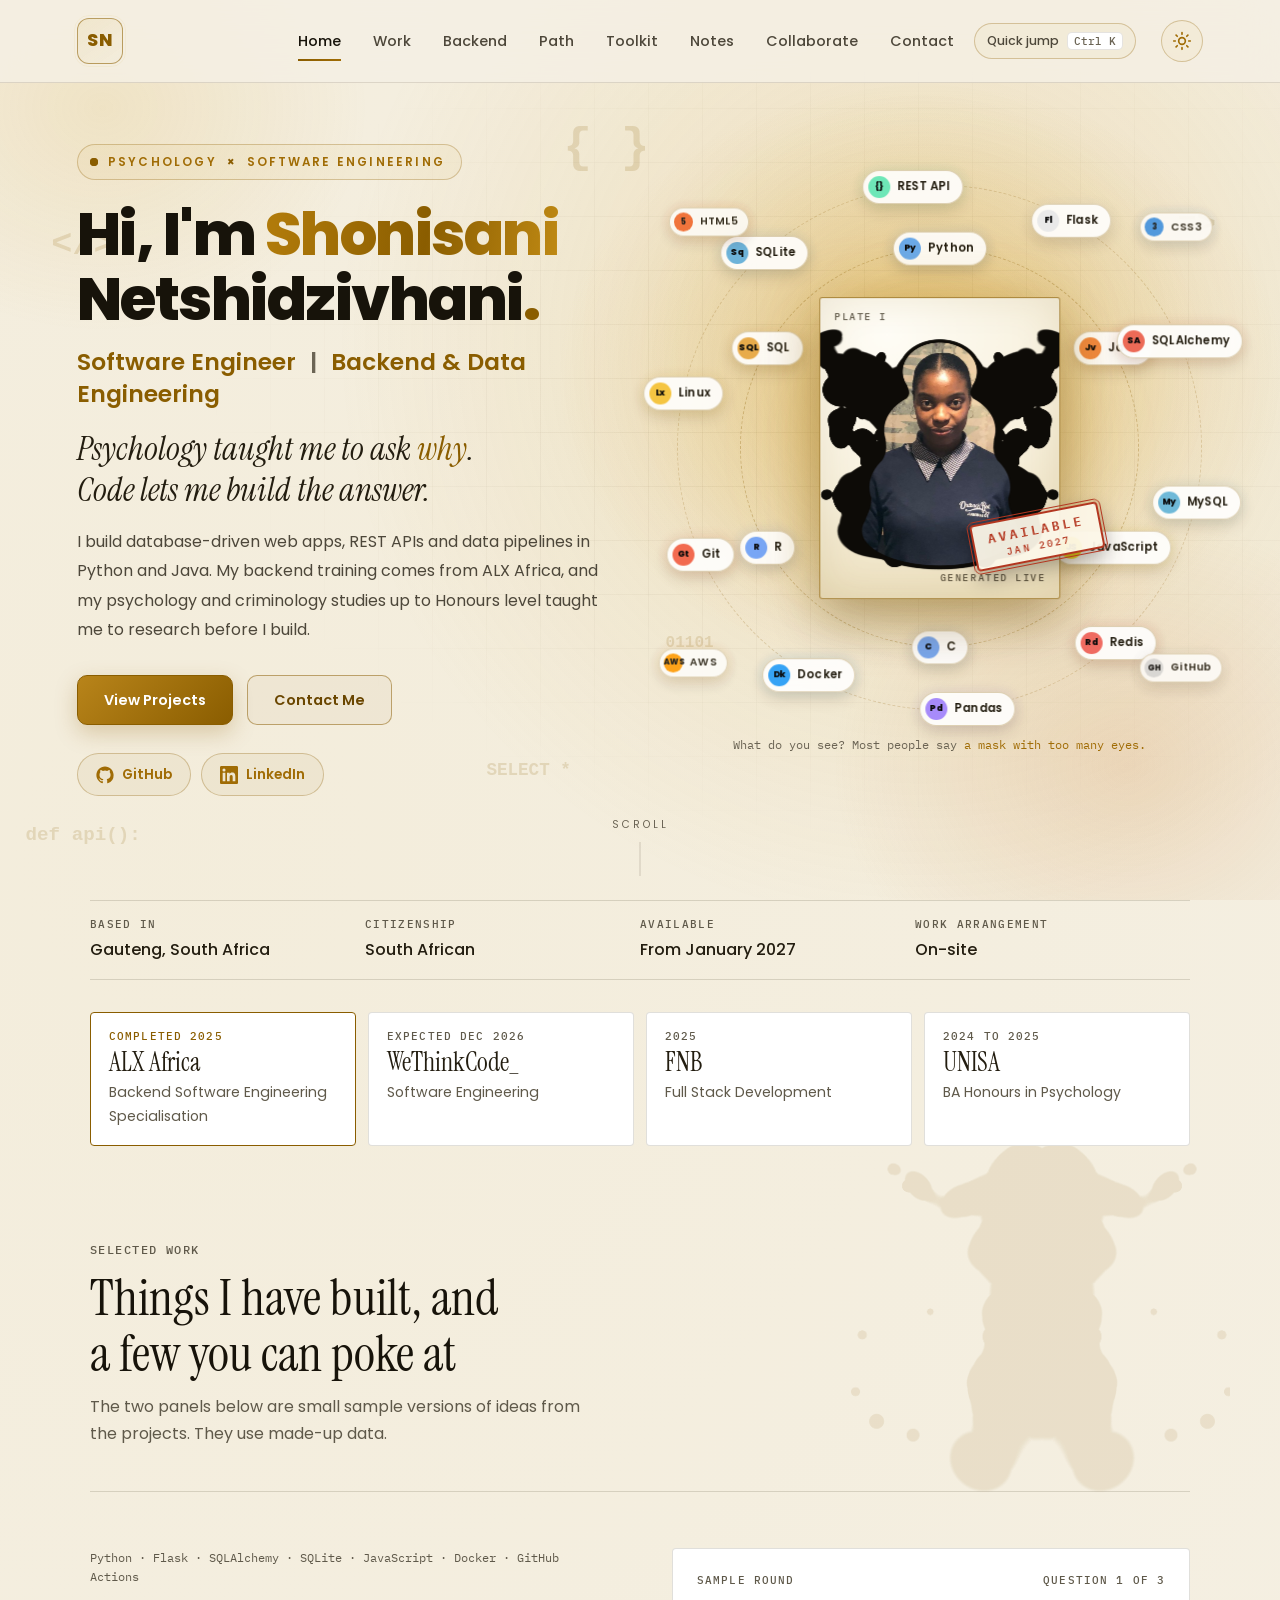
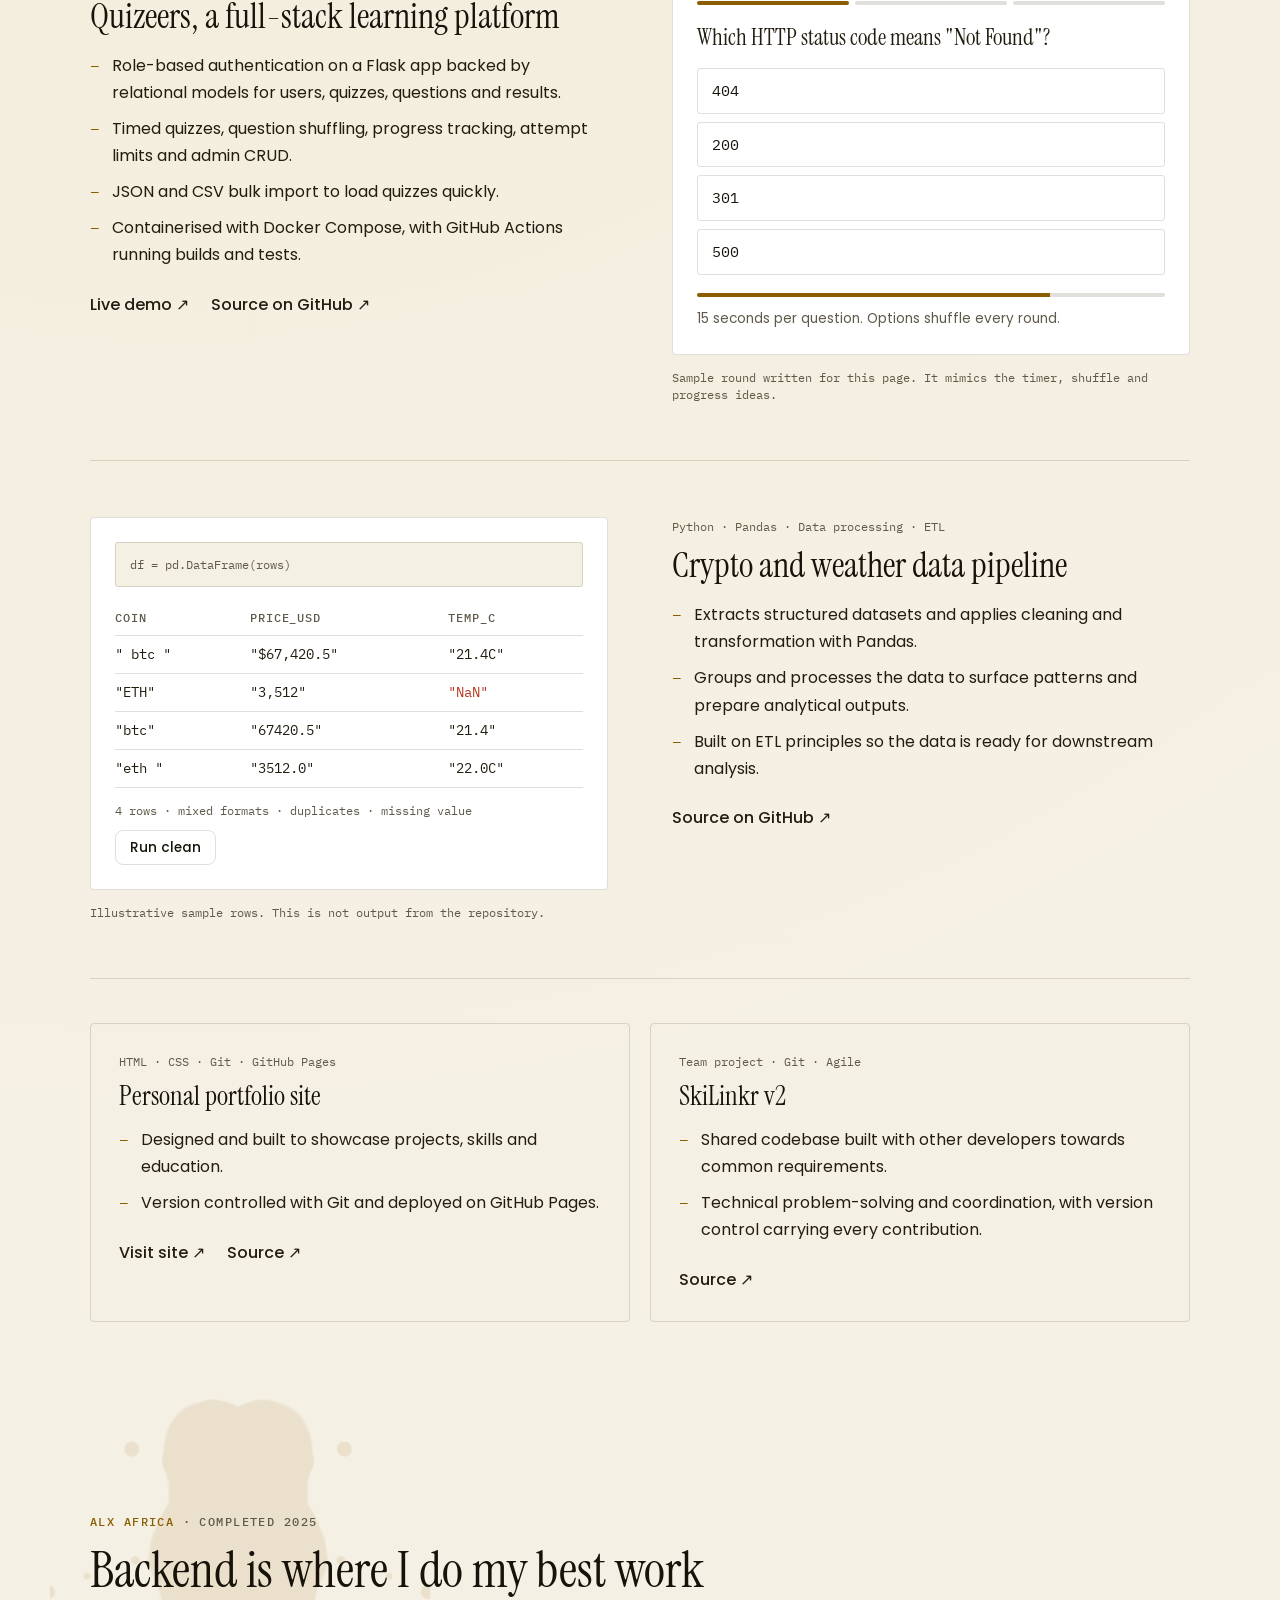
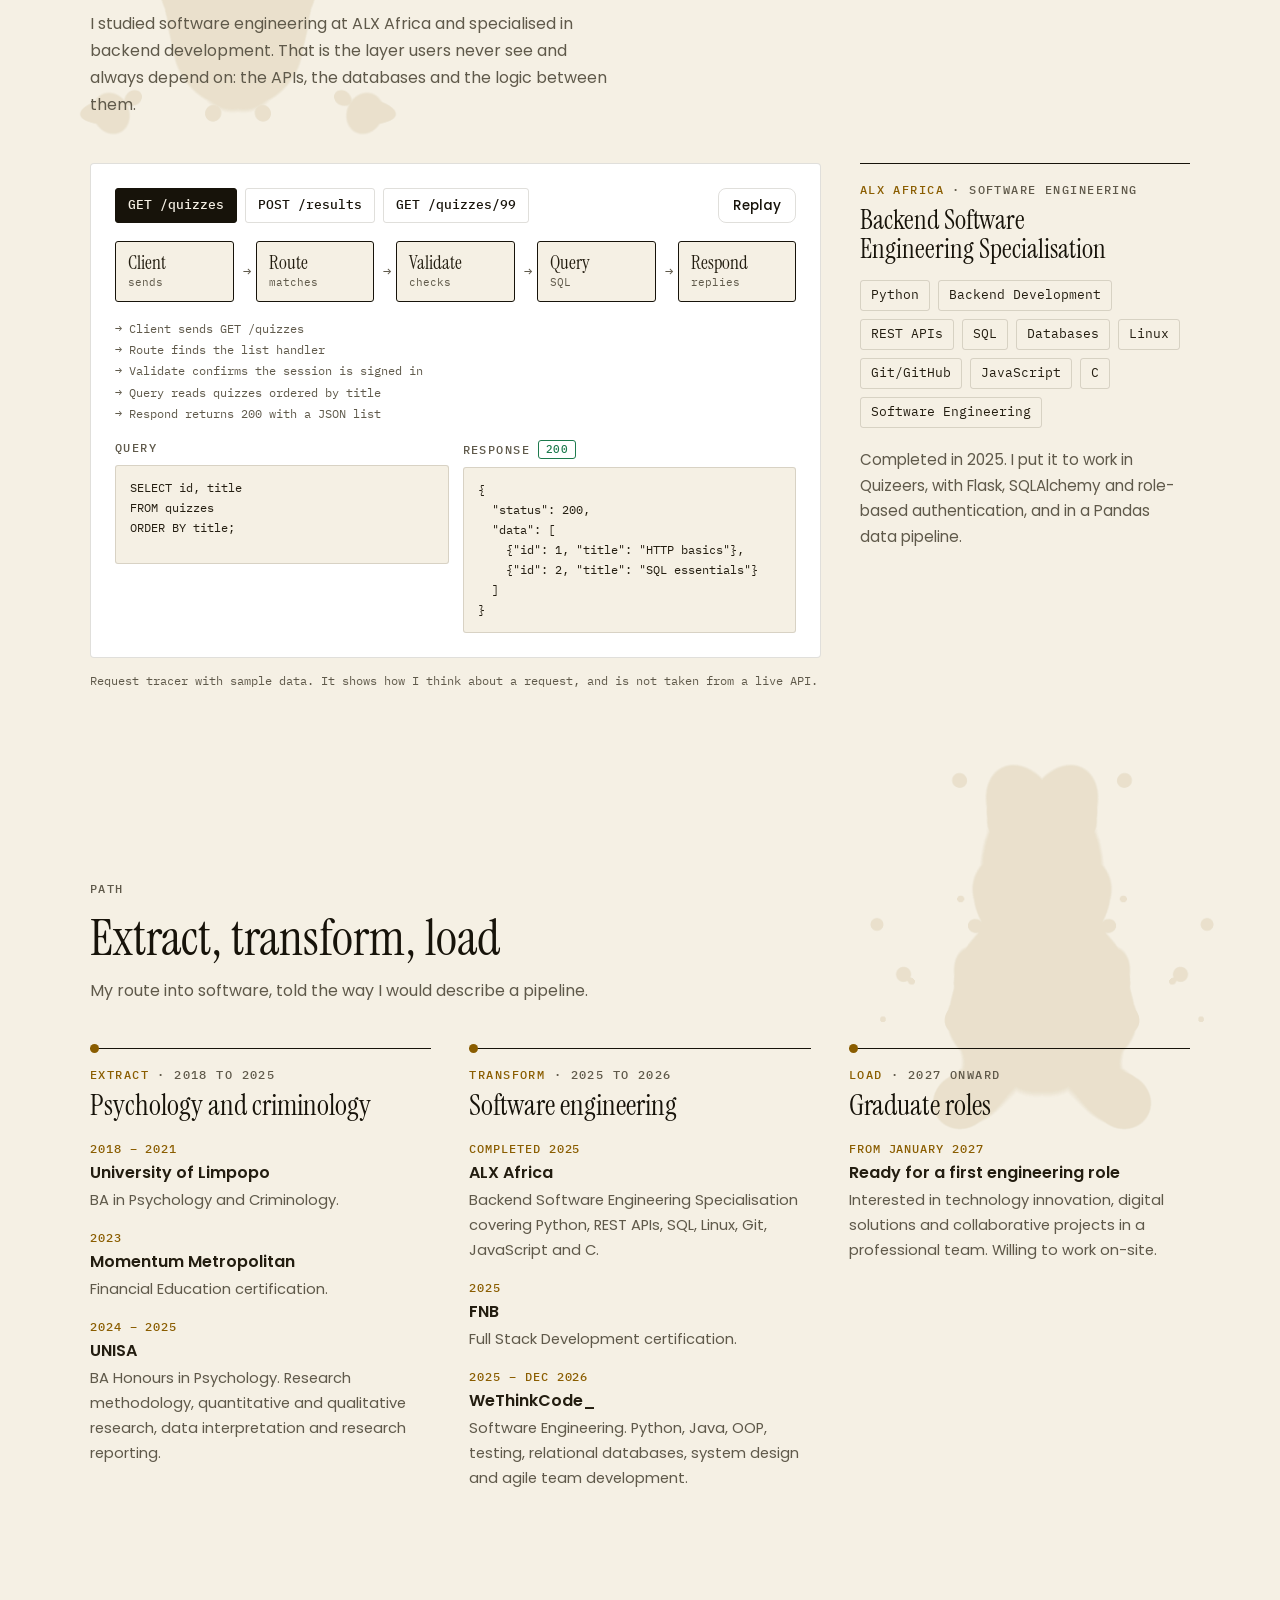
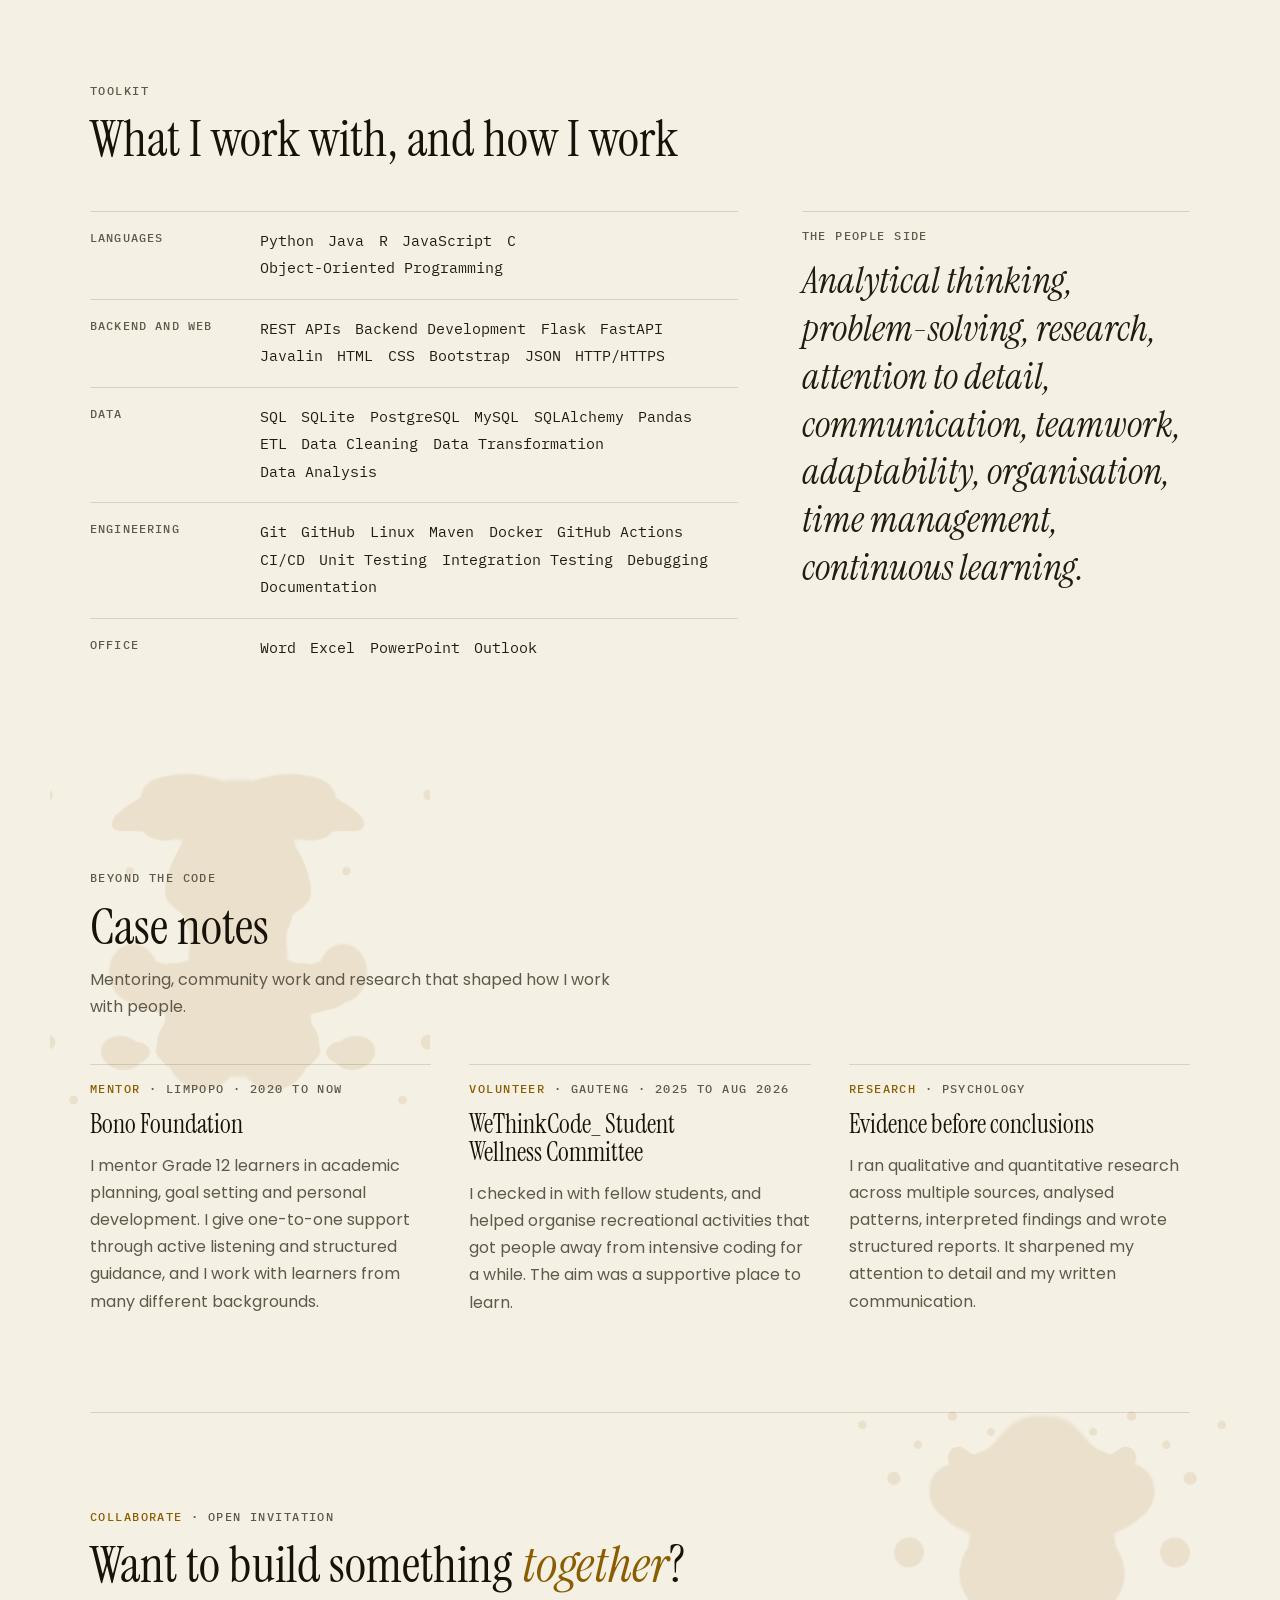
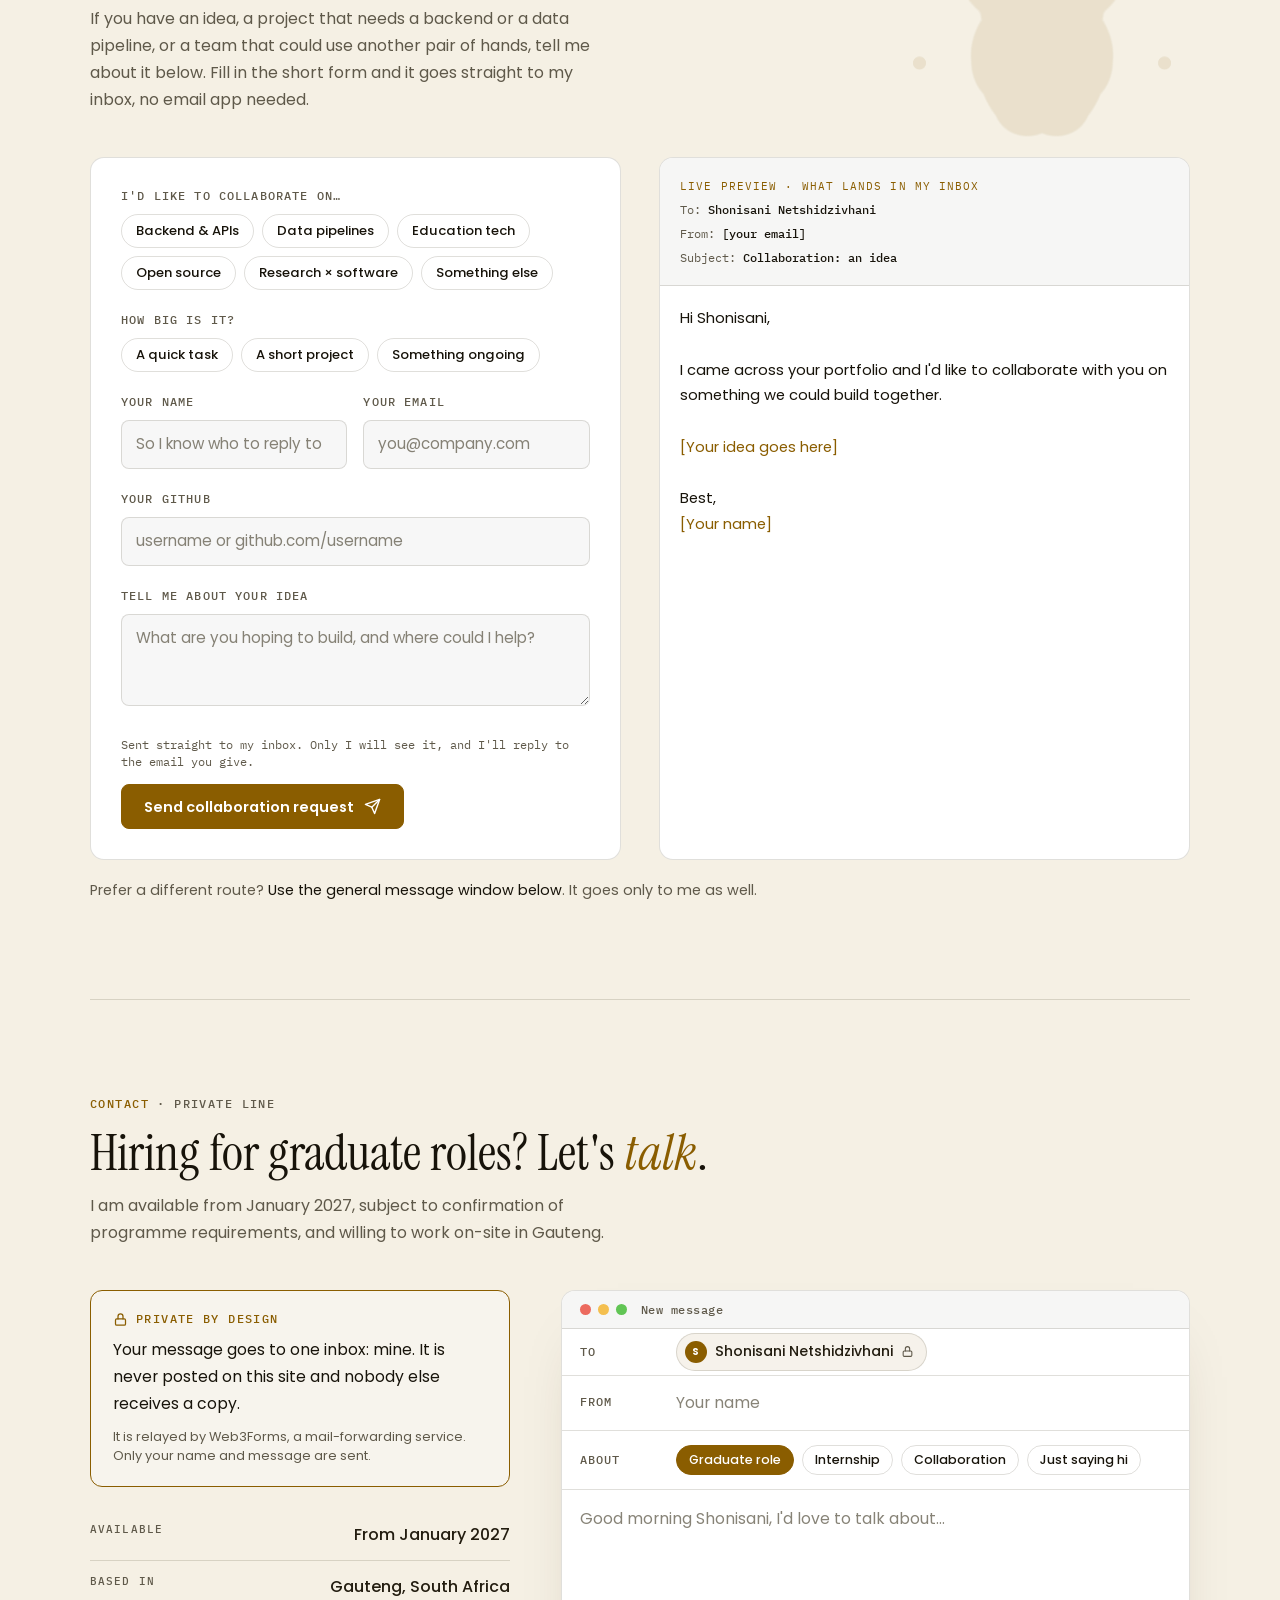
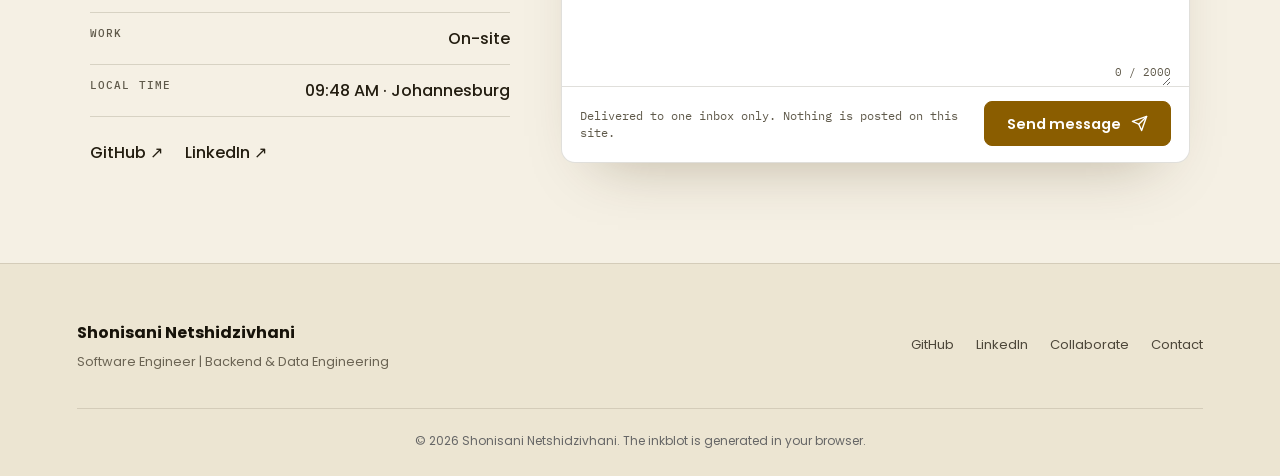
==== commit e76f9b1e: "making sure the form works and have right output" ====
--- a/index.html
+++ b/index.html
@@ -669,7 +669,7 @@
                     <div class="sent-receipt">
                         To: <b>Shonisani Netshidzivhani</b><br>
                         Collaborating on: <b id="crTopics"></b><br>
-                        Reply to: <b id="crFrom"></b><br>
+                        From: <b id="crFrom"></b><br>
                         Sent: <b id="crTime"></b>
                     </div>
                     <p class="sent-note" id="collabNote" hidden></p>
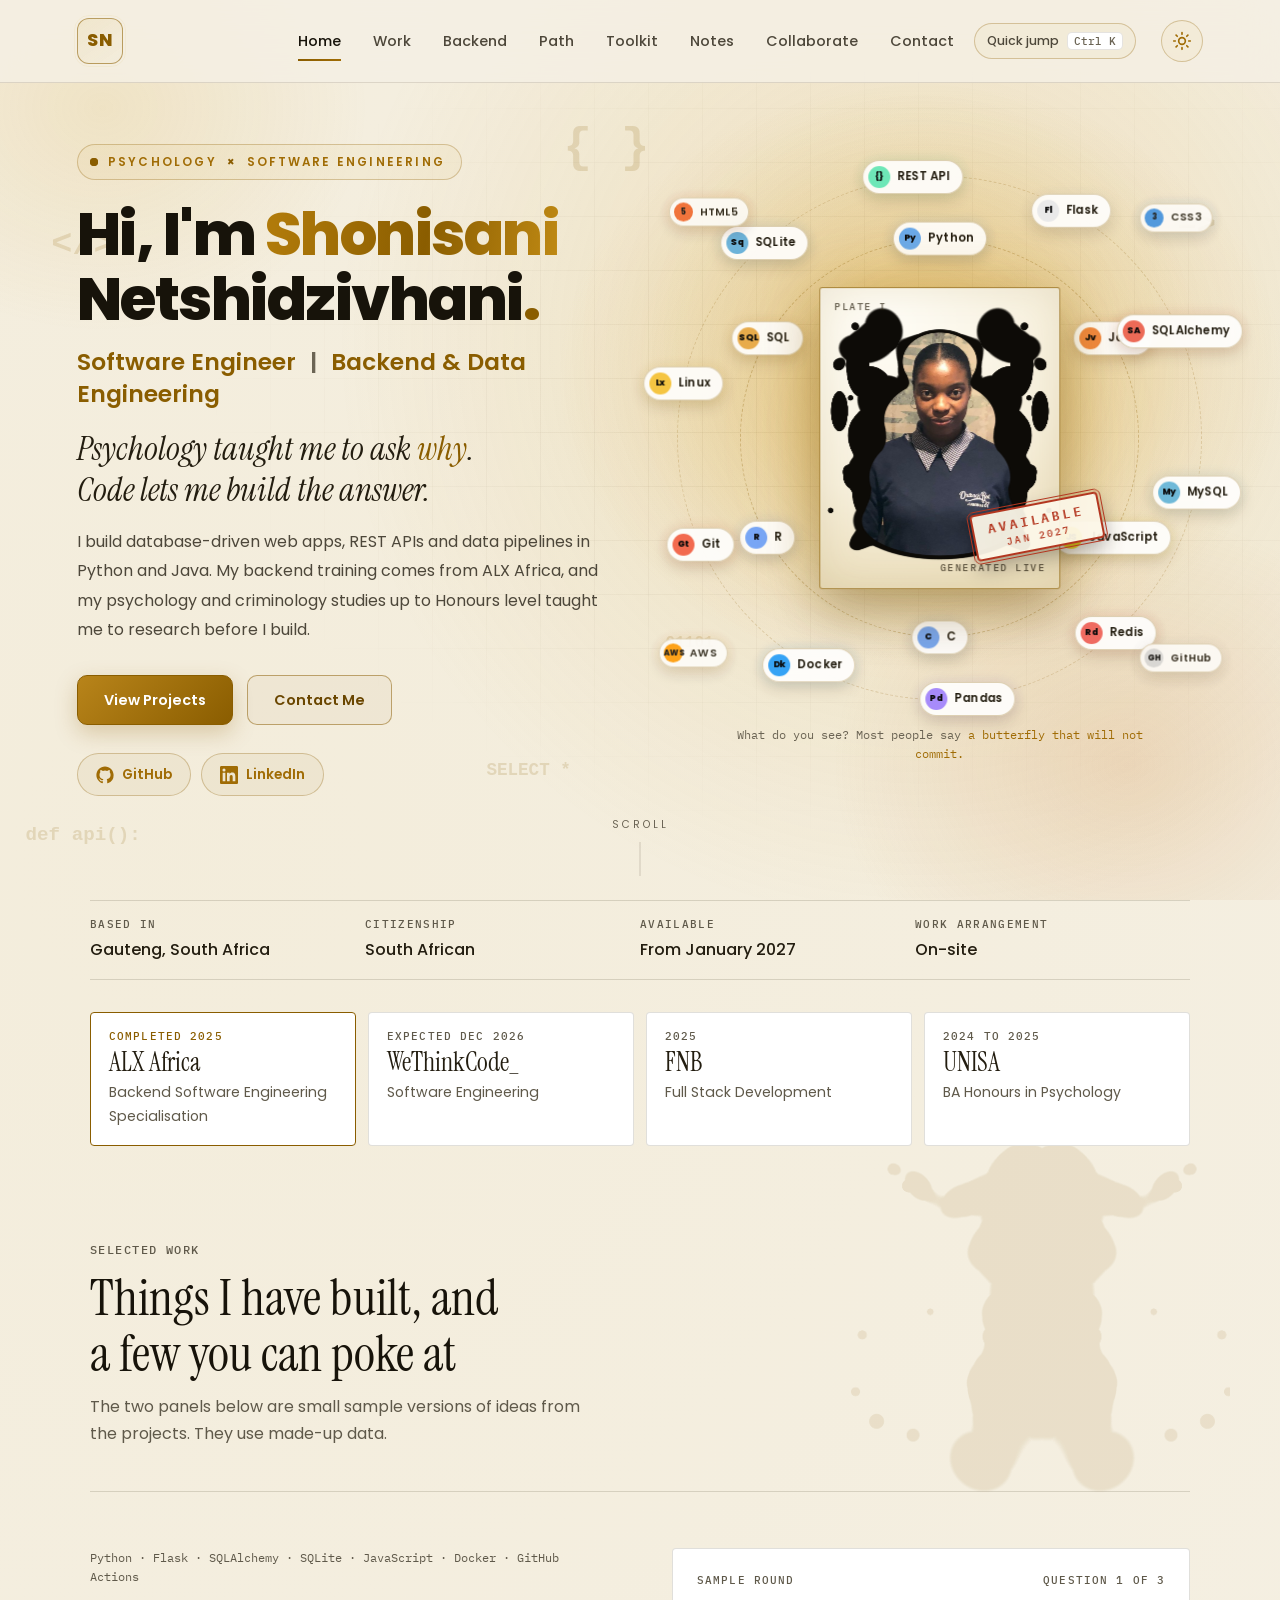
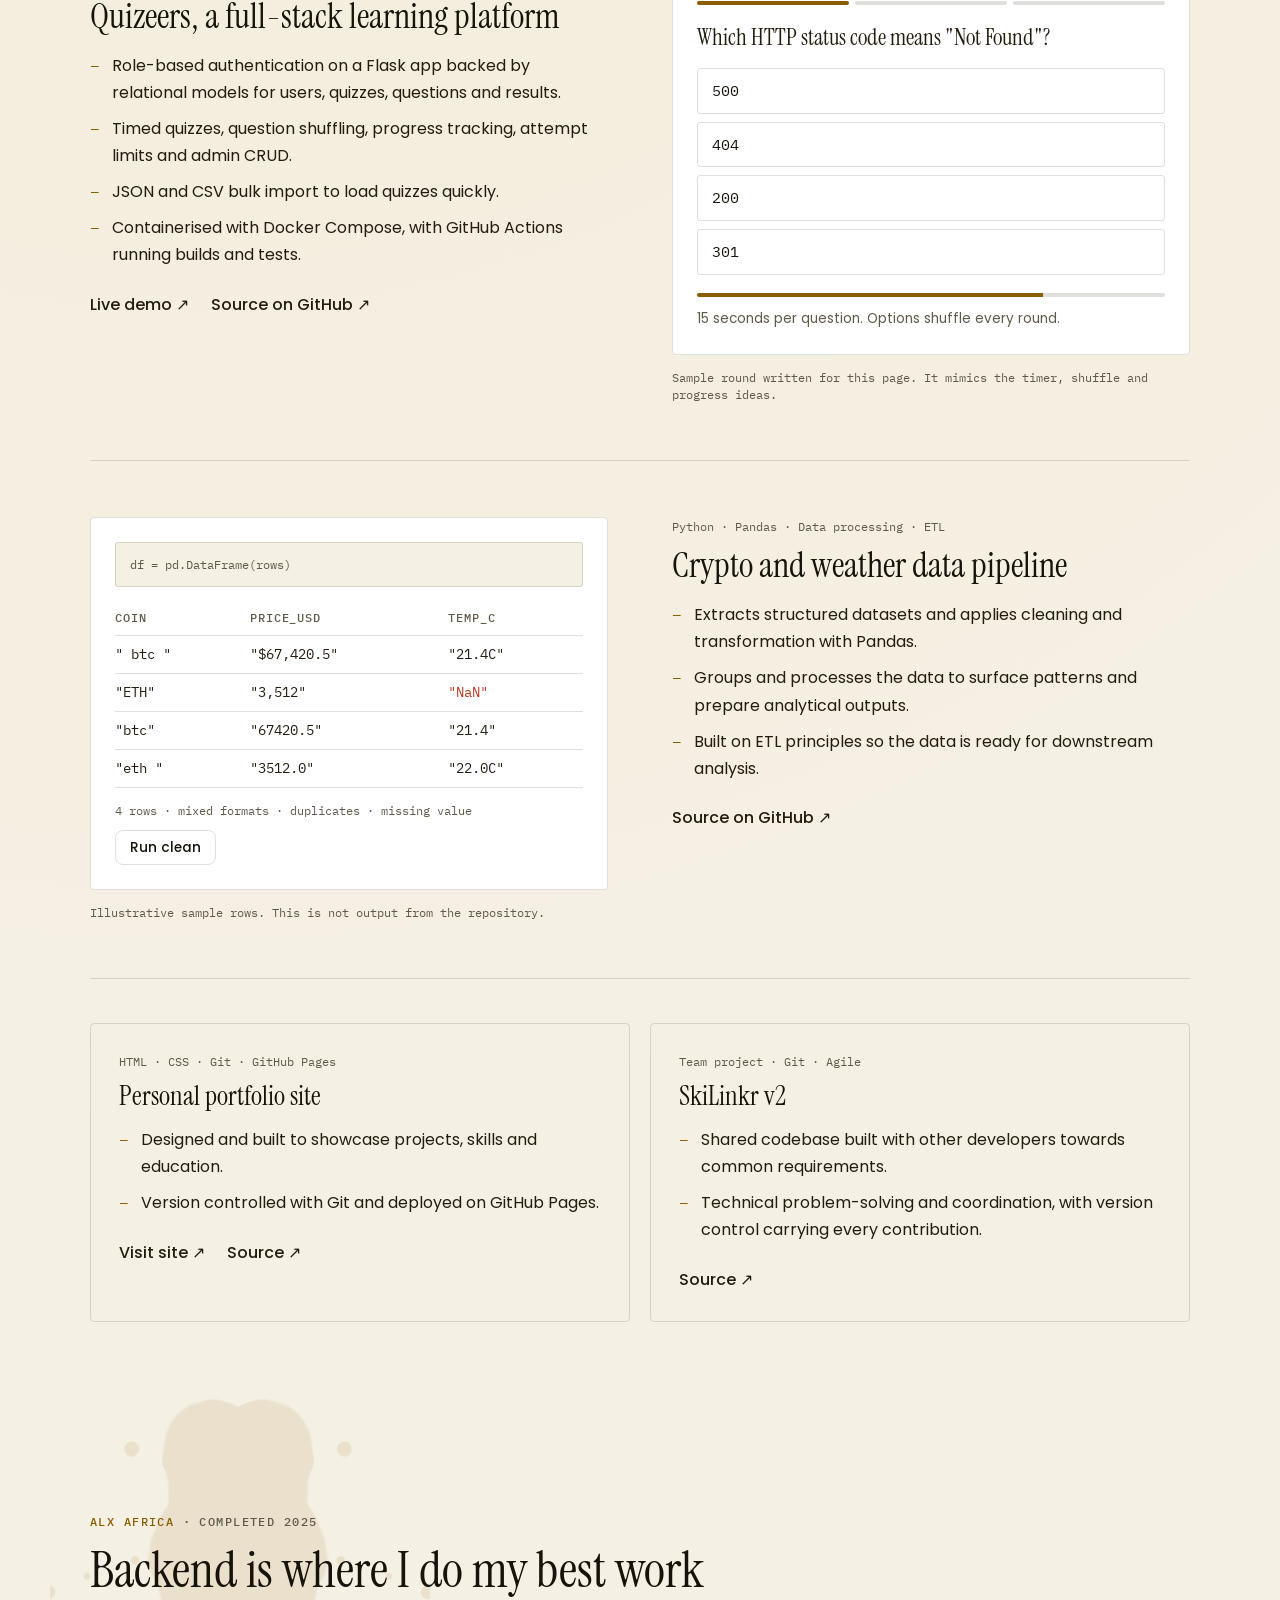
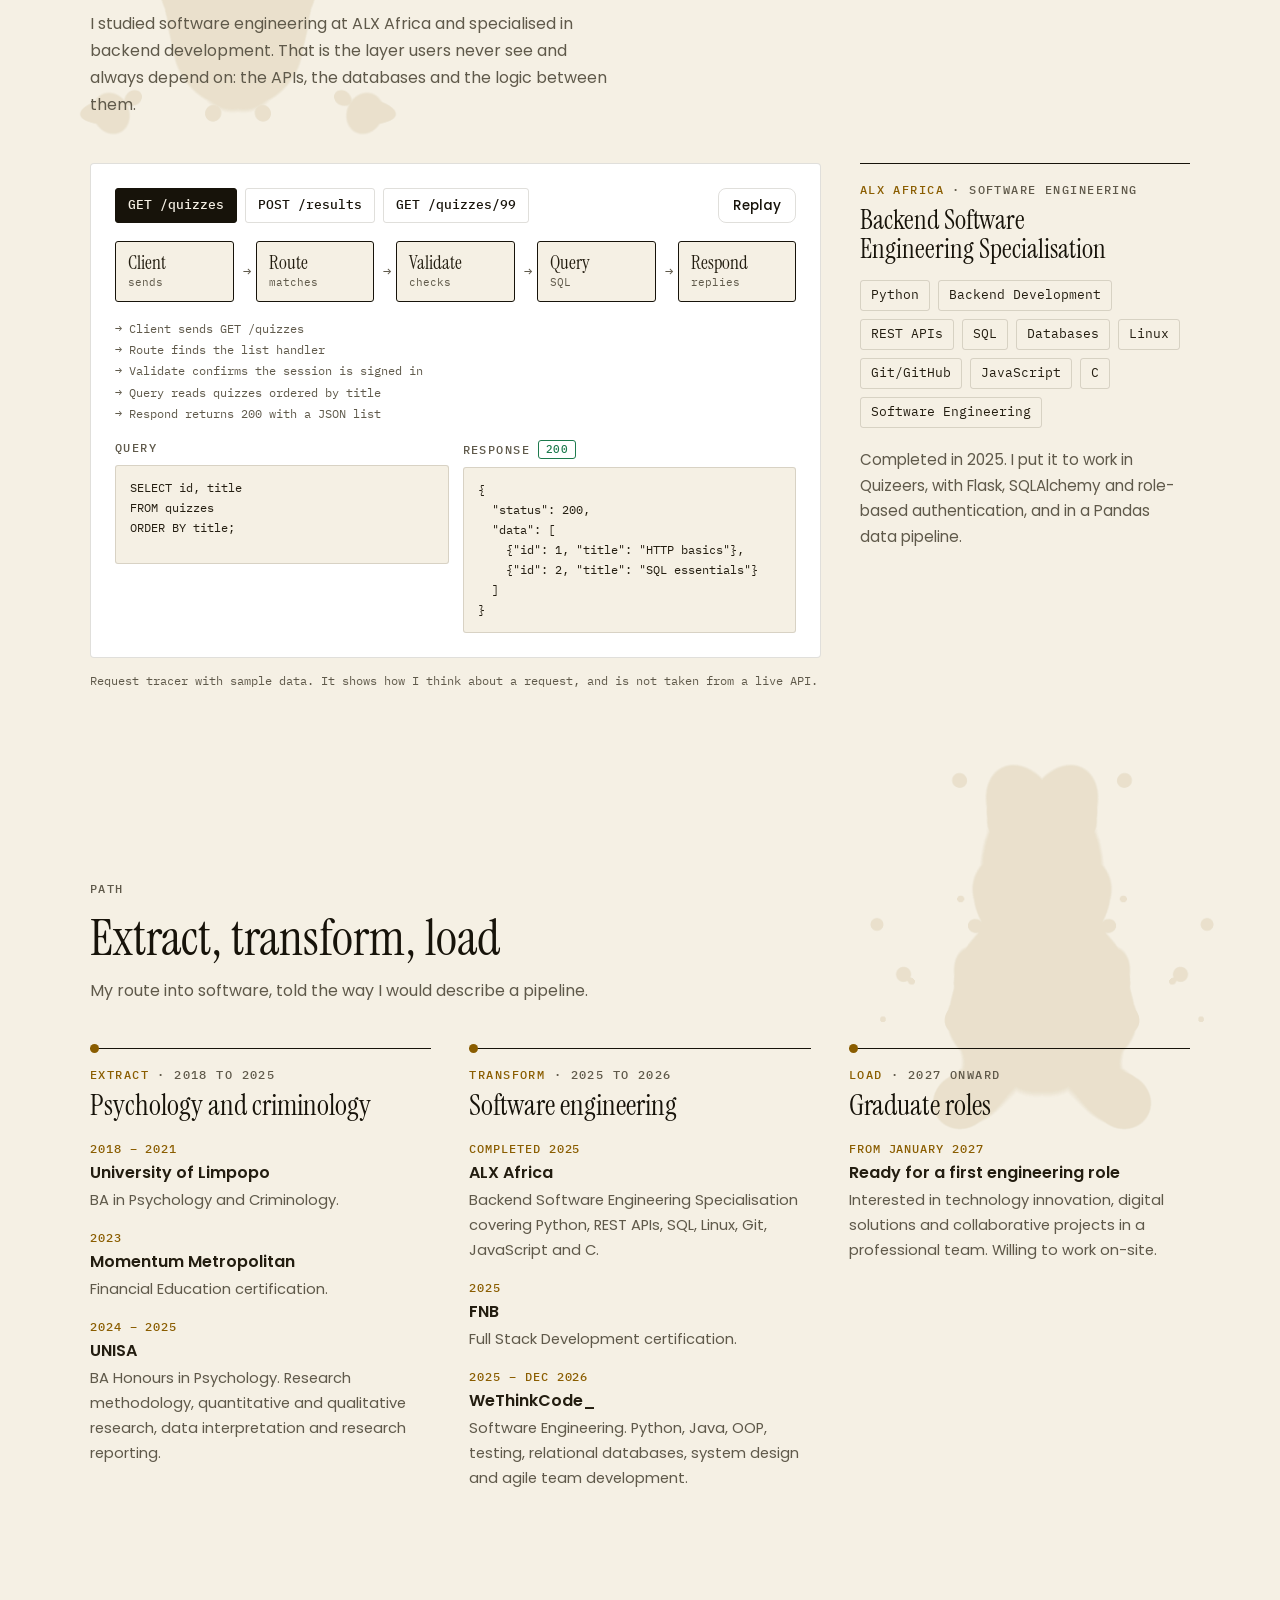
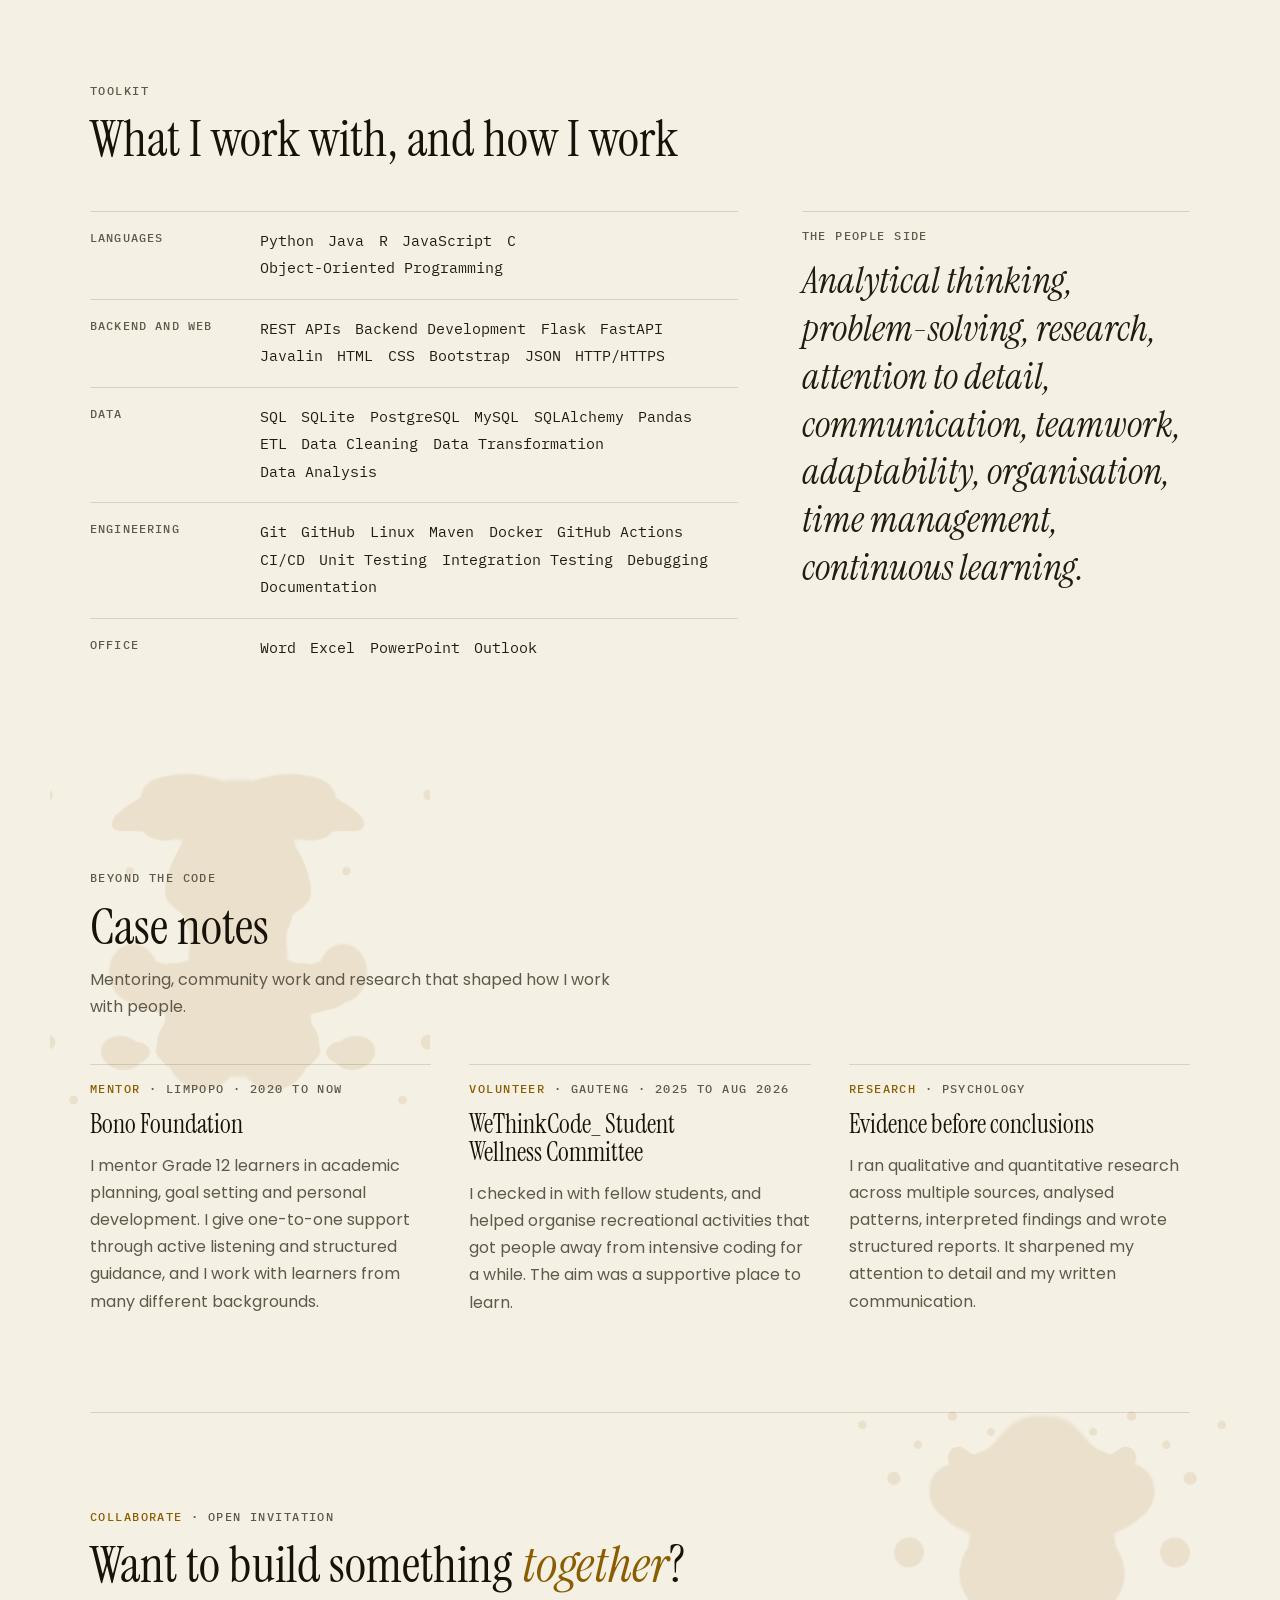
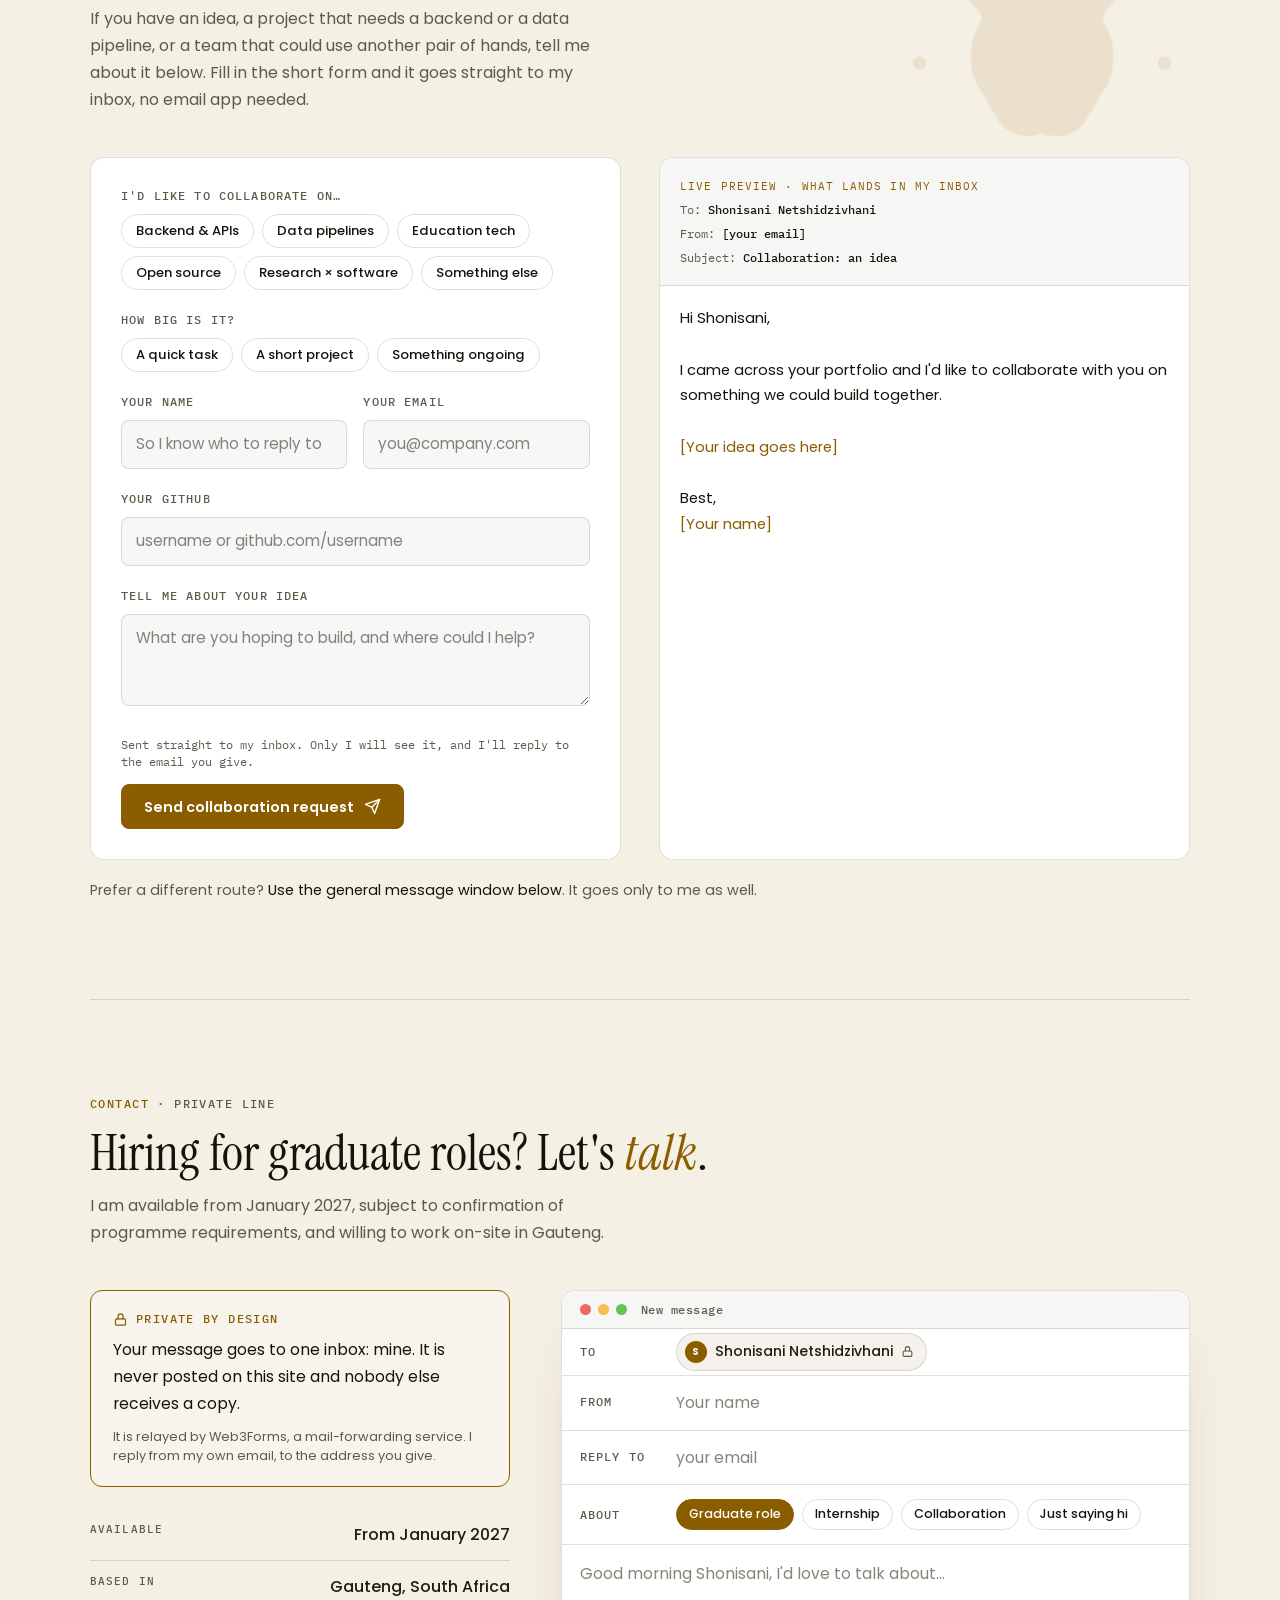
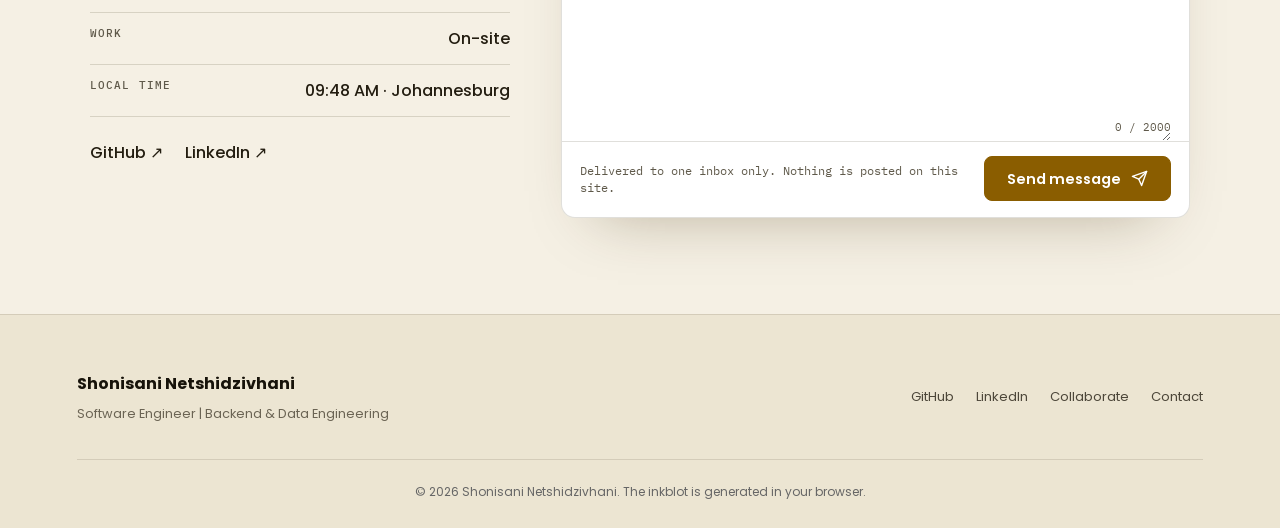
==== commit 8e243882: "making sure the form works and have better output" ====
--- a/index.html
+++ b/index.html
@@ -704,7 +704,7 @@
                                 Private by design
                             </span>
                             <p>Your message goes to one inbox: mine. It is never posted on this site and nobody else receives a copy.</p>
-                            <small>It is relayed by Web3Forms, a mail-forwarding service. Only your name and message are sent.</small>
+                            <small>It is relayed by Web3Forms, a mail-forwarding service. I reply from my own email, to the address you give.</small>
                         </div>
 
                         <dl class="mail-facts">
@@ -762,6 +762,12 @@
                                     <label for="c-name">From</label>
                                     <input type="text" id="c-name" name="name" placeholder="Your name" autocomplete="name" required maxlength="80">
                                     <p class="err" id="err-name" role="alert"></p>
+                                </div>
+
+                                <div class="row">
+                                    <label for="c-email">Reply to</label>
+                                    <input type="email" id="c-email" name="email" placeholder="your email" autocomplete="email" required maxlength="120">
+                                    <p class="err" id="err-email" role="alert"></p>
                                 </div>
 
                                 <div class="row">
@@ -801,9 +807,10 @@
                                 <svg width="28" height="28" viewBox="0 0 24 24" fill="none" stroke="currentColor" stroke-width="2" stroke-linecap="round" stroke-linejoin="round"><path d="M22 2 11 13"/><path d="M22 2l-7 20-4-9-9-4z"/></svg>
                             </span>
                             <h3 id="sentTitle" tabindex="-1">Message <em>sent</em>.</h3>
-                            <p>Thank you. It went straight to my inbox.</p>
+                            <p>Thank you. It went straight to my inbox, and I'll reply to the email address you gave.</p>
                             <div class="sent-receipt">
                                 To: <b>Shonisani Netshidzivhani</b><br>
+                                From: <b id="rcFrom"></b><br>
                                 About: <b id="rcTopic"></b><br>
                                 Sent: <b id="rcTime"></b>
                             </div>
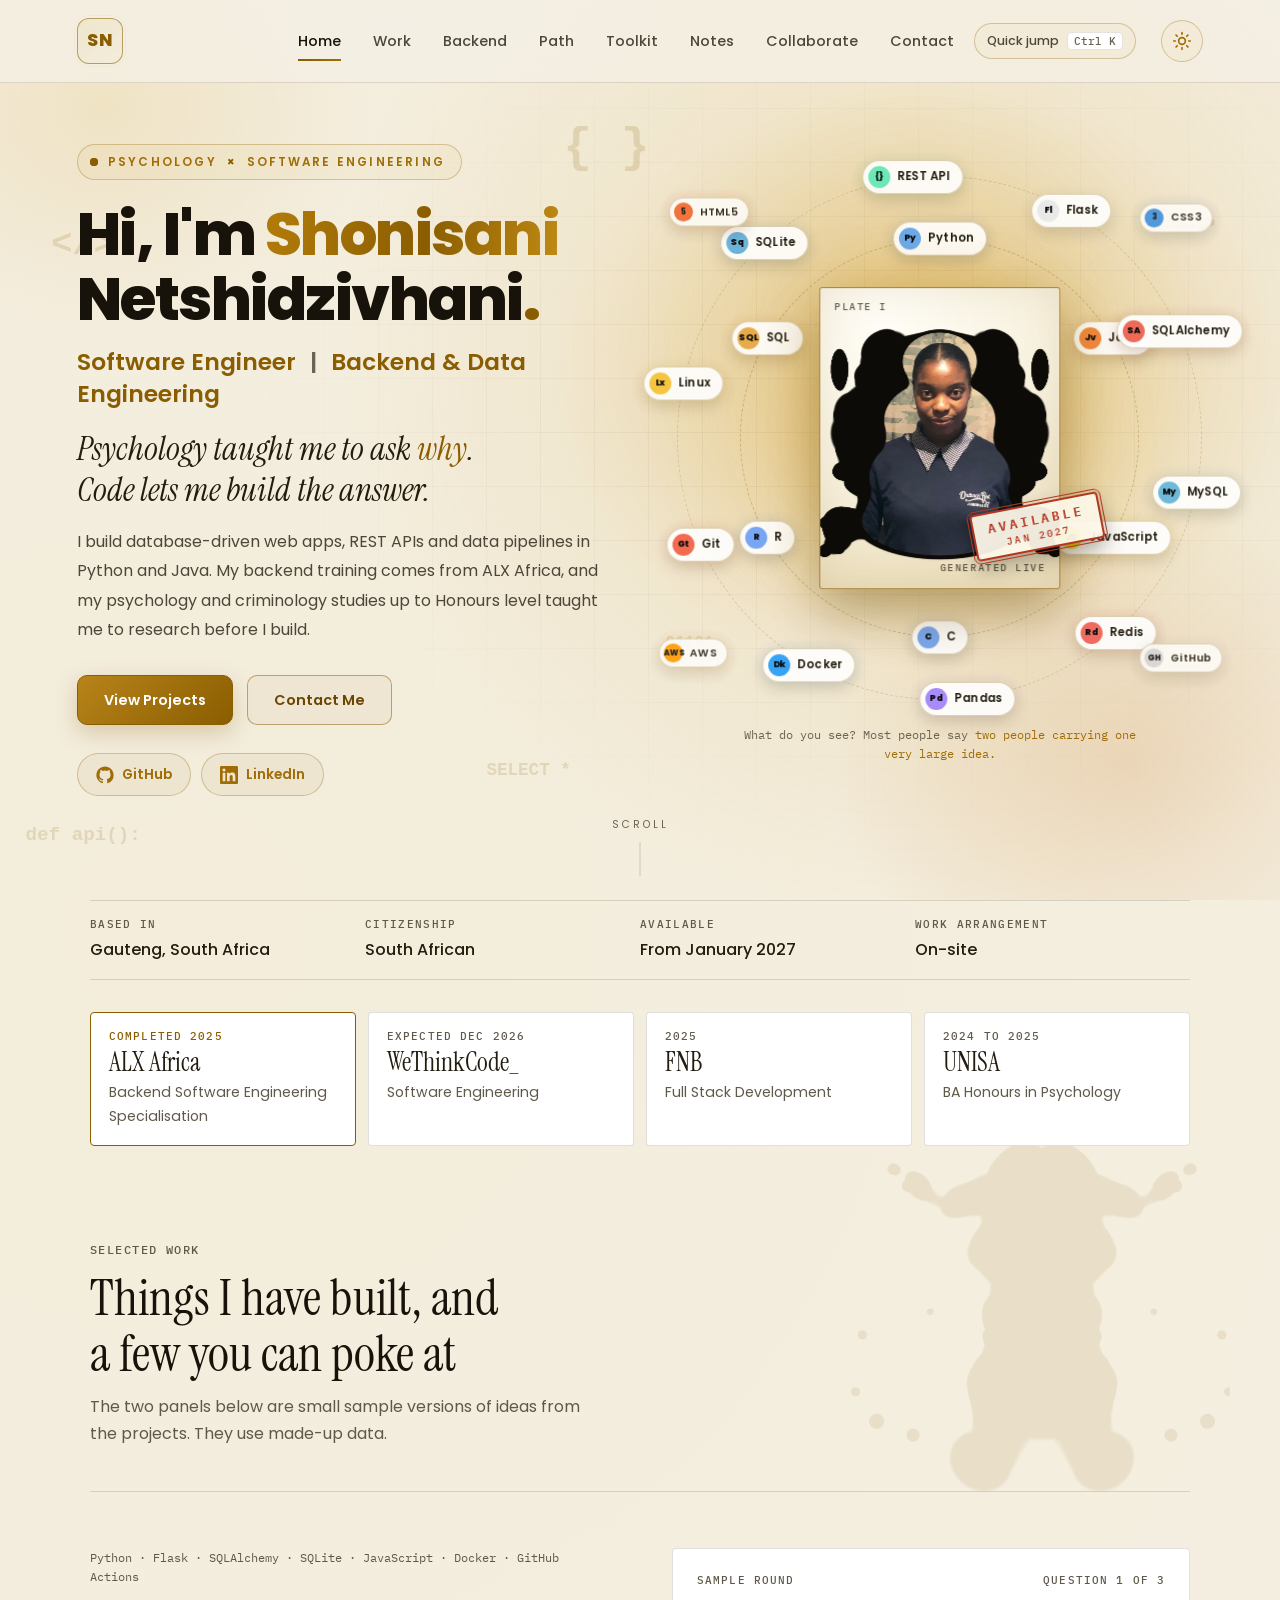
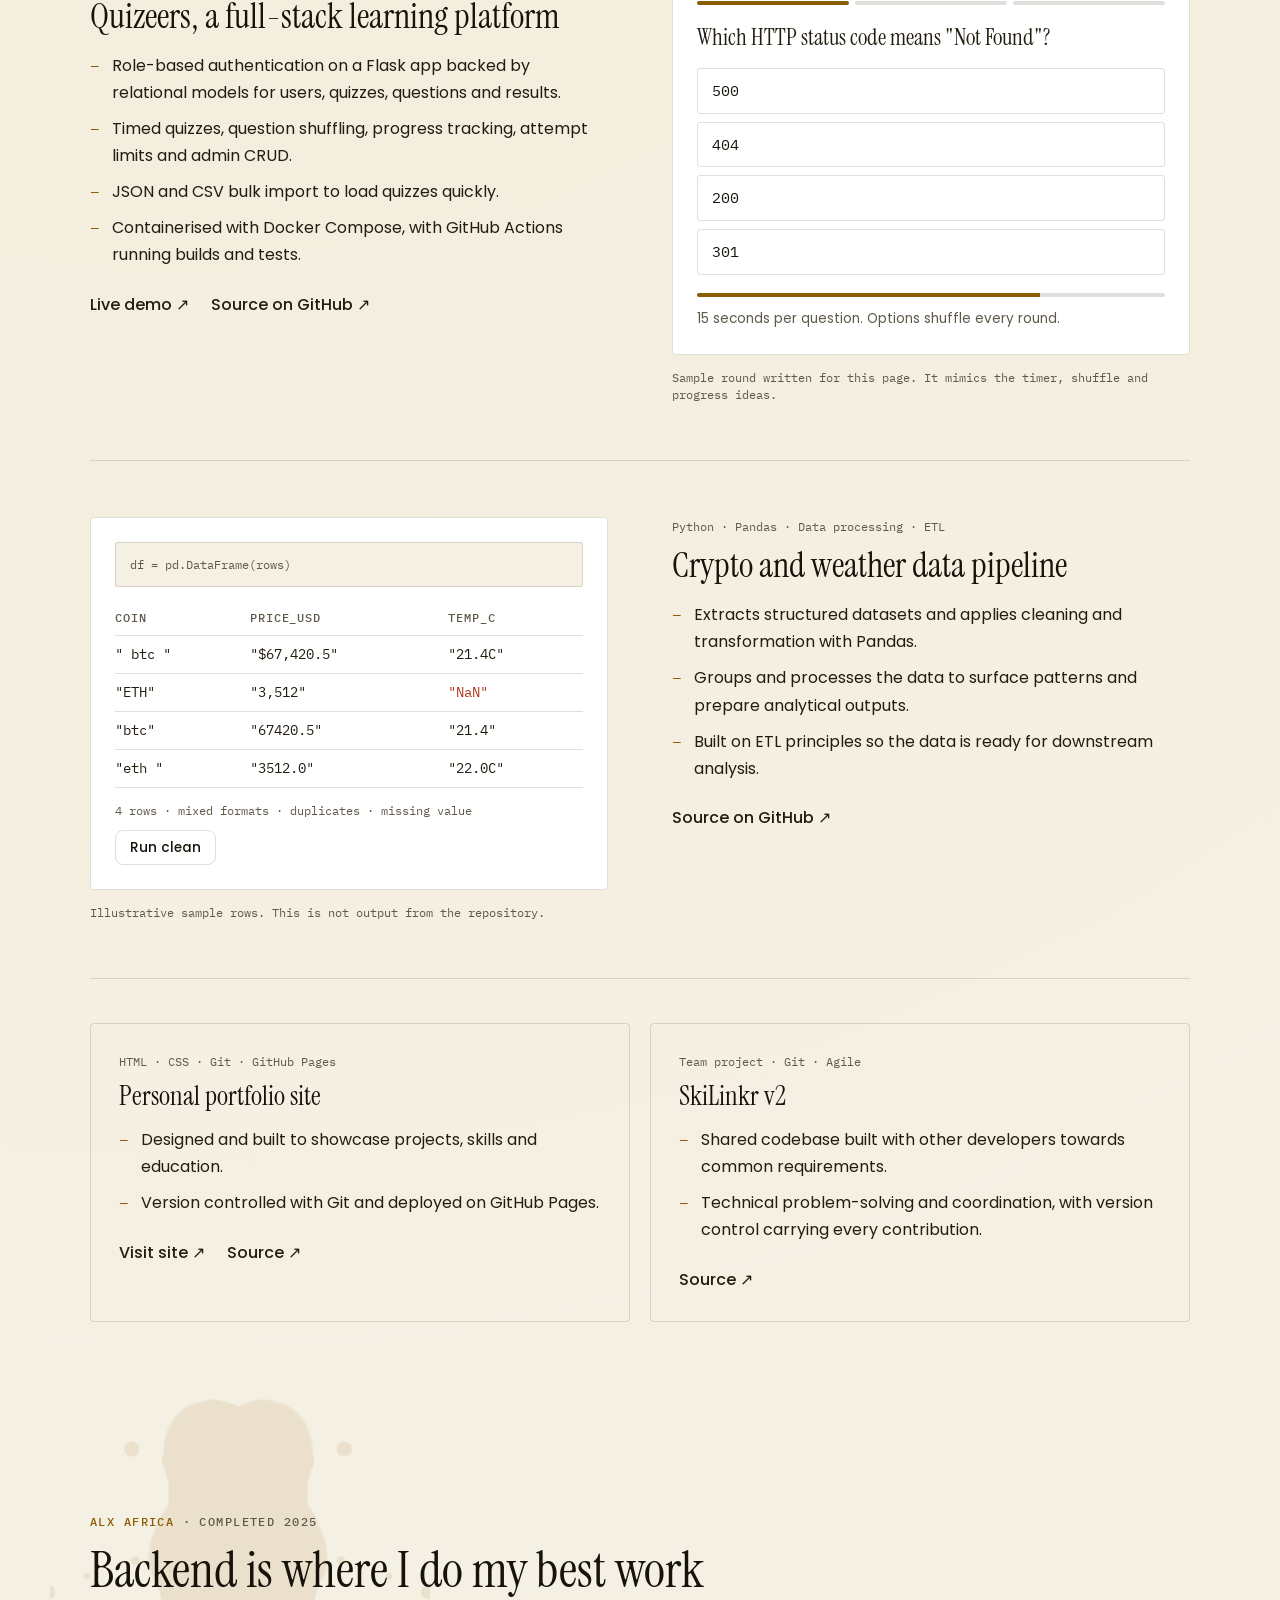
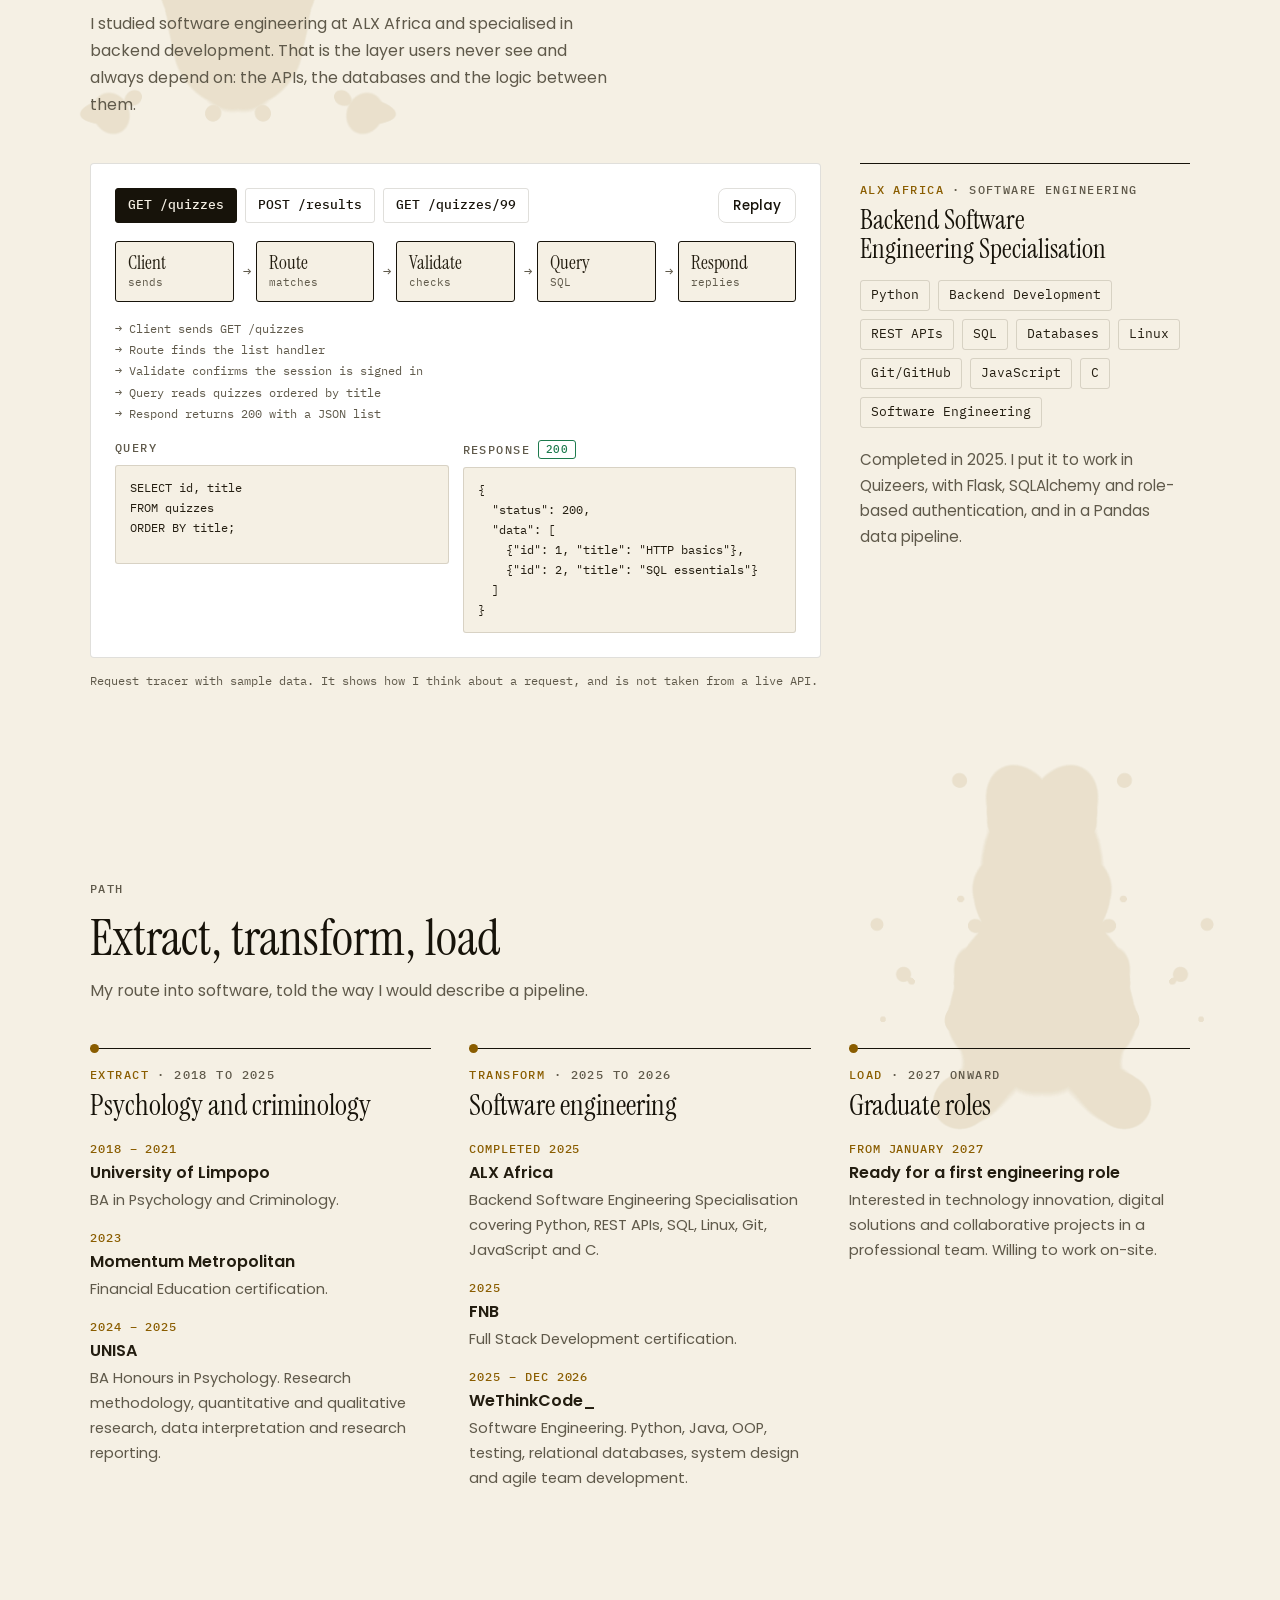
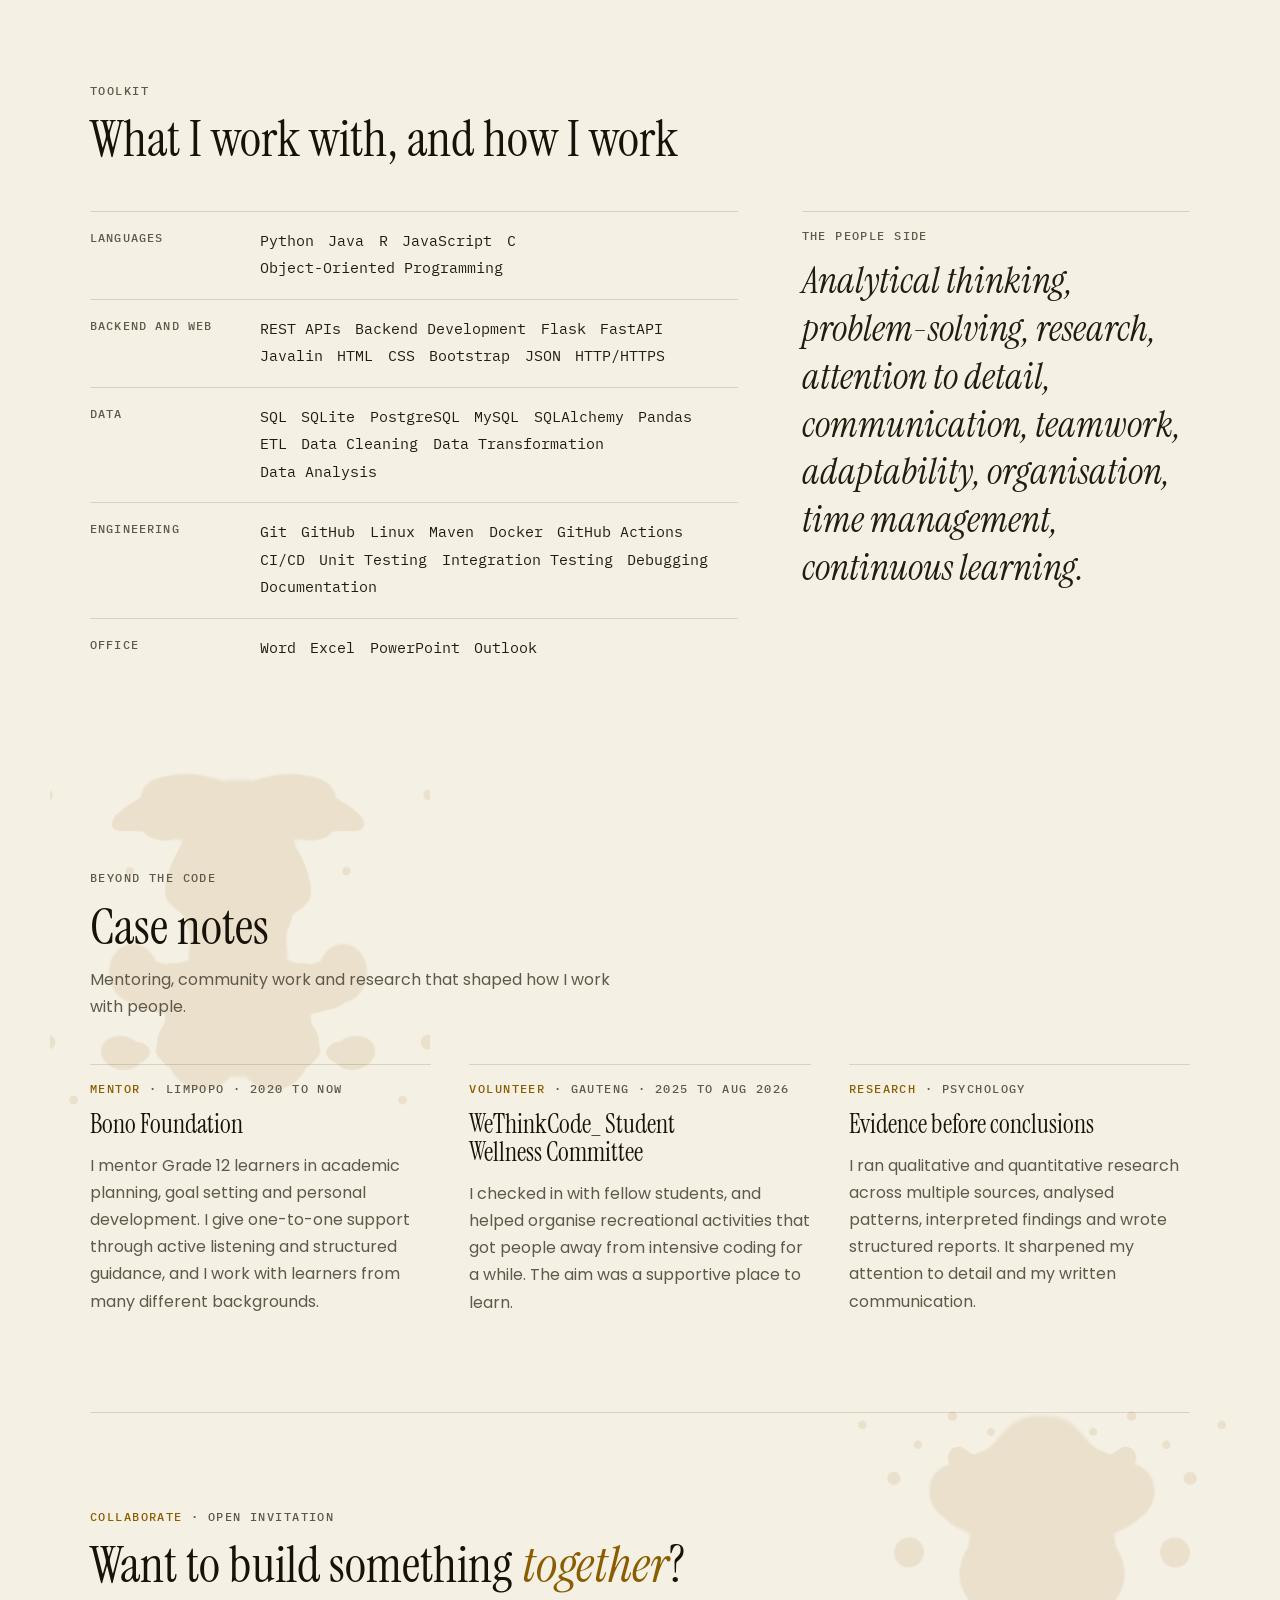
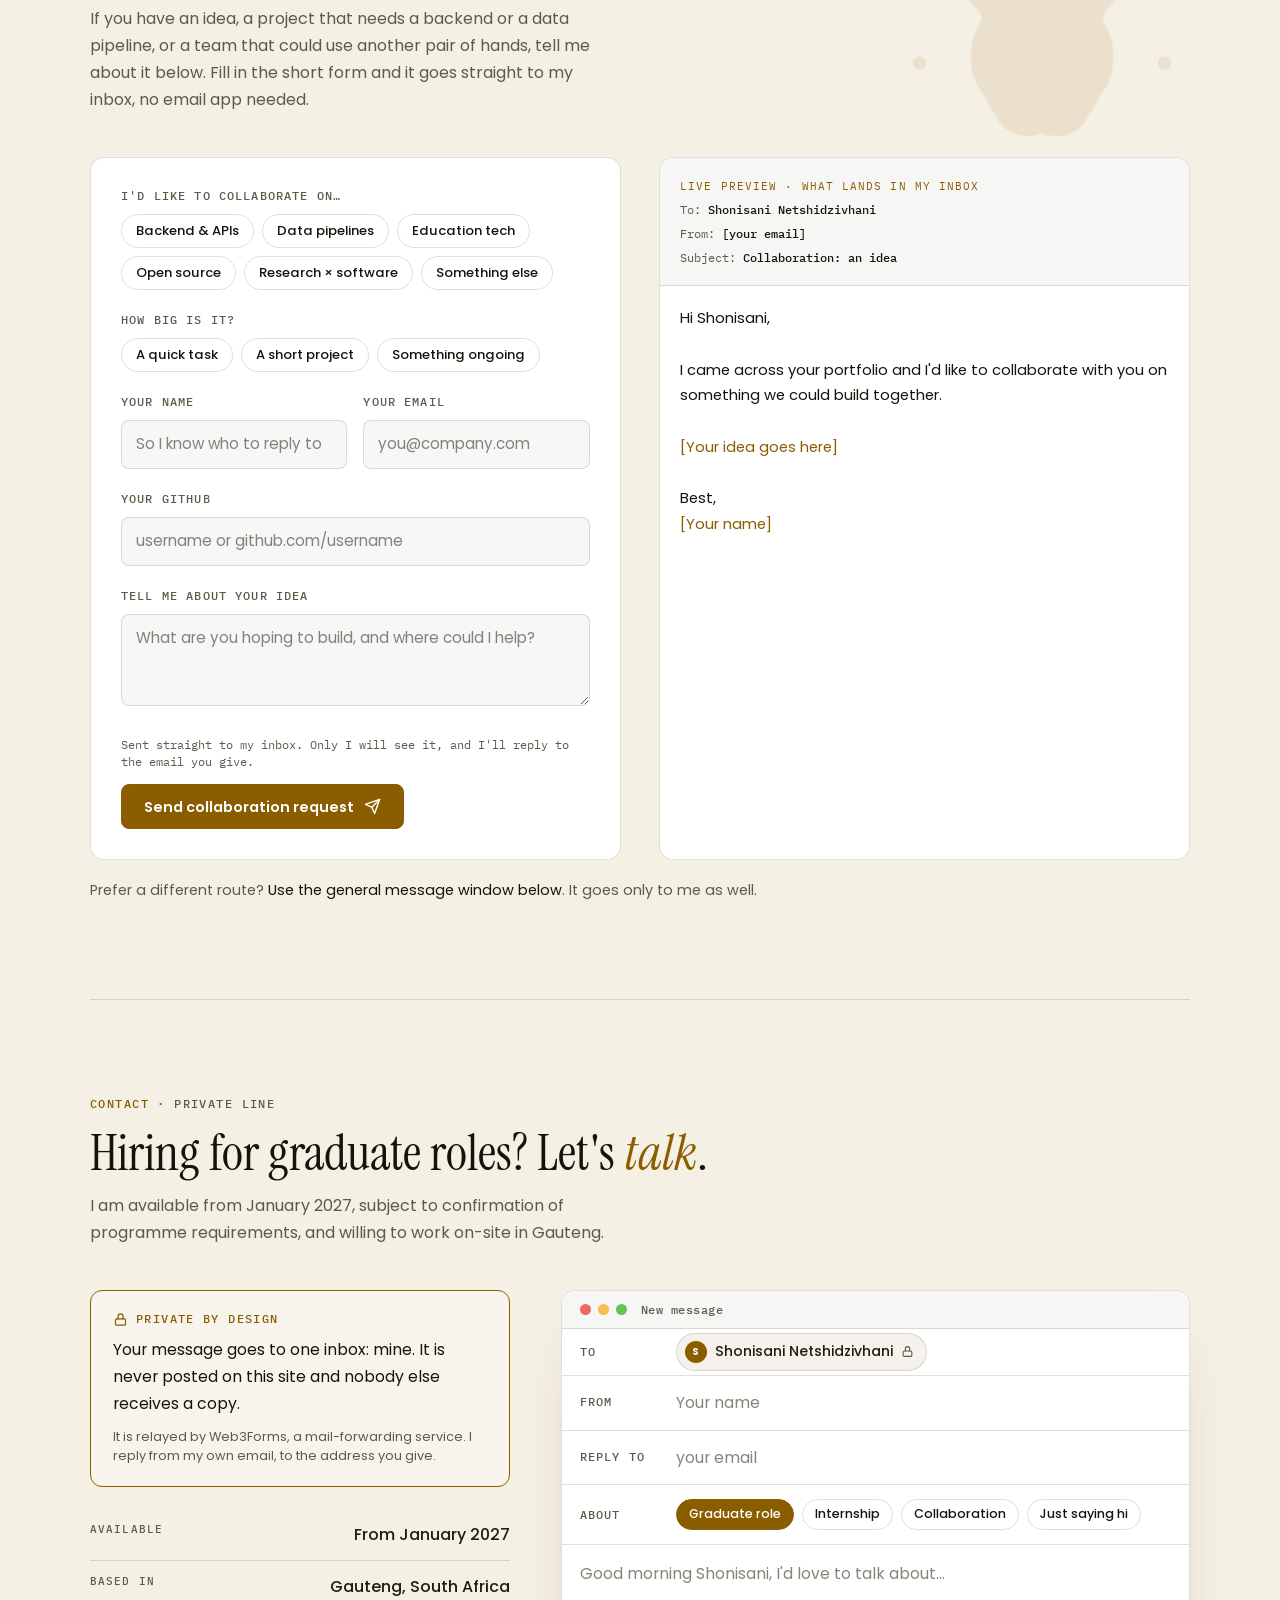
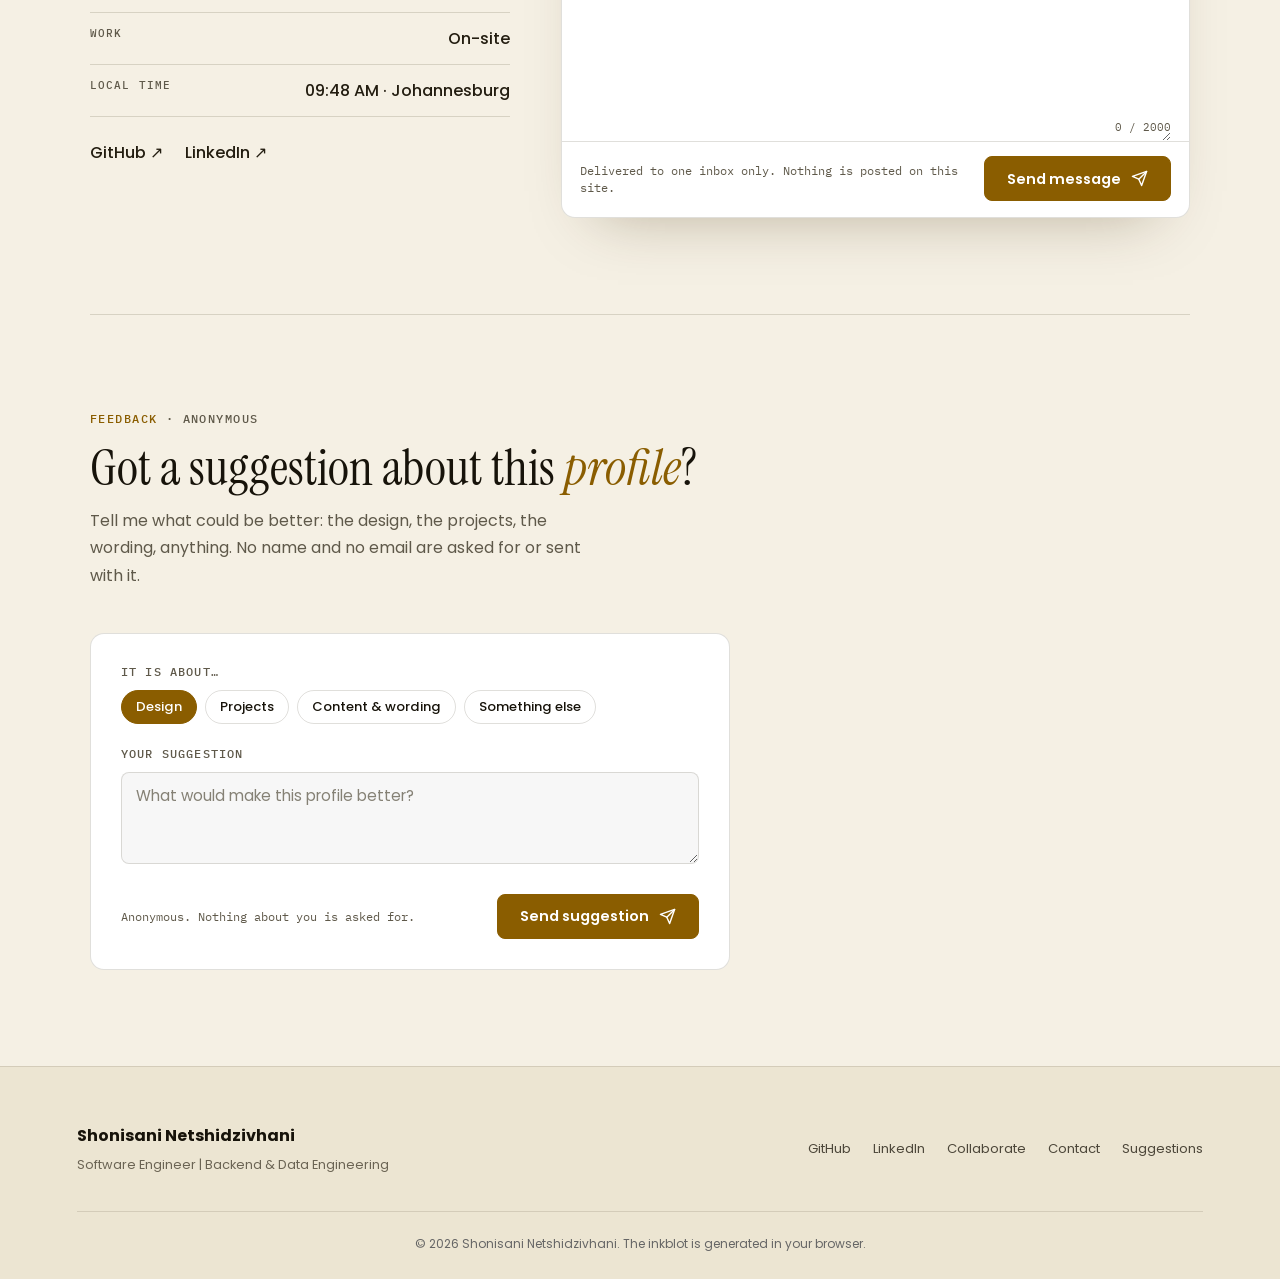
==== commit 983165cd: "added suggestion beox" ====
--- a/index.html
+++ b/index.html
@@ -826,6 +826,83 @@
 
         </div>
 
+        <div class="cf">
+
+            <section id="suggest"
+                     class="collab-block"
+                     aria-labelledby="suggest-title">
+
+                <div class="sec-head">
+                    <p class="eyebrow"><b>Feedback</b> · anonymous</p>
+                    <h2 id="suggest-title">Got a suggestion about this <em>profile</em>?</h2>
+                    <p class="sub">Tell me what could be better: the design, the projects, the wording, anything. No name and no email are asked for or sent with it.</p>
+                </div>
+
+                <div style="max-width:640px">
+
+                    <form class="brief"
+                          id="suggestForm"
+                          action="https://api.web3forms.com/submit"
+                          method="POST"
+                          novalidate
+                          aria-label="Anonymous suggestion">
+
+                        <span class="sendline" aria-hidden="true"></span>
+
+                        <div class="hp" aria-hidden="true">
+                            <label>Leave this empty <input type="text" name="_honey" tabindex="-1" autocomplete="off"></label>
+                        </div>
+
+                        <fieldset>
+                            <legend>It is about…</legend>
+                            <div class="chips">
+                                <input type="radio" name="category" id="sg1" value="Design" checked><label for="sg1">Design</label>
+                                <input type="radio" name="category" id="sg2" value="Projects"><label for="sg2">Projects</label>
+                                <input type="radio" name="category" id="sg3" value="Content and wording"><label for="sg3">Content &amp; wording</label>
+                                <input type="radio" name="category" id="sg4" value="Something else"><label for="sg4">Something else</label>
+                            </div>
+                        </fieldset>
+
+                        <div class="field">
+                            <label class="lab" for="sgMessage">Your suggestion</label>
+                            <textarea id="sgMessage" name="message" maxlength="1500" placeholder="What would make this profile better?" required></textarea>
+                            <p class="err" id="serr-message" role="alert"></p>
+                        </div>
+
+                        <p class="form-error" id="sFormError" role="alert" hidden></p>
+
+                        <div class="brief-foot">
+                            <p class="win-note">Anonymous. Nothing about you is asked for.</p>
+                            <button type="submit" class="send" id="sSend">
+                                <span class="spin" aria-hidden="true"></span>
+                                Send suggestion
+                                <svg width="17" height="17" viewBox="0 0 24 24" fill="none" stroke="currentColor" stroke-width="2" stroke-linecap="round" stroke-linejoin="round" aria-hidden="true"><path d="M22 2 11 13"/><path d="M22 2l-7 20-4-9-9-4z"/></svg>
+                            </button>
+                        </div>
+
+                    </form>
+
+                </div>
+
+                <div class="sent" id="suggestSent" hidden>
+                    <span class="plane" aria-hidden="true">
+                        <svg width="28" height="28" viewBox="0 0 24 24" fill="none" stroke="currentColor" stroke-width="2" stroke-linecap="round" stroke-linejoin="round"><path d="M22 2 11 13"/><path d="M22 2l-7 20-4-9-9-4z"/></svg>
+                    </span>
+                    <h3 id="suggestSentTitle" tabindex="-1">Suggestion <em>received</em>.</h3>
+                    <p>Thank you. It went to my inbox without any name or email attached.</p>
+                    <div class="sent-receipt">
+                        To: <b>Shonisani Netshidzivhani</b><br>
+                        About: <b id="srTopic"></b><br>
+                        Sent: <b id="srTime"></b>
+                    </div>
+                    <p class="sent-note" id="suggestNote" hidden></p>
+                    <button type="button" class="btn-sm" id="suggestAnother">Send another suggestion</button>
+                </div>
+
+            </section>
+
+        </div>
+
     </main>
 
 
@@ -872,6 +949,8 @@
                     Contact
                 </a>
 
+                <a href="#suggest">Suggestions</a>
+
             </div>
 
         </div>
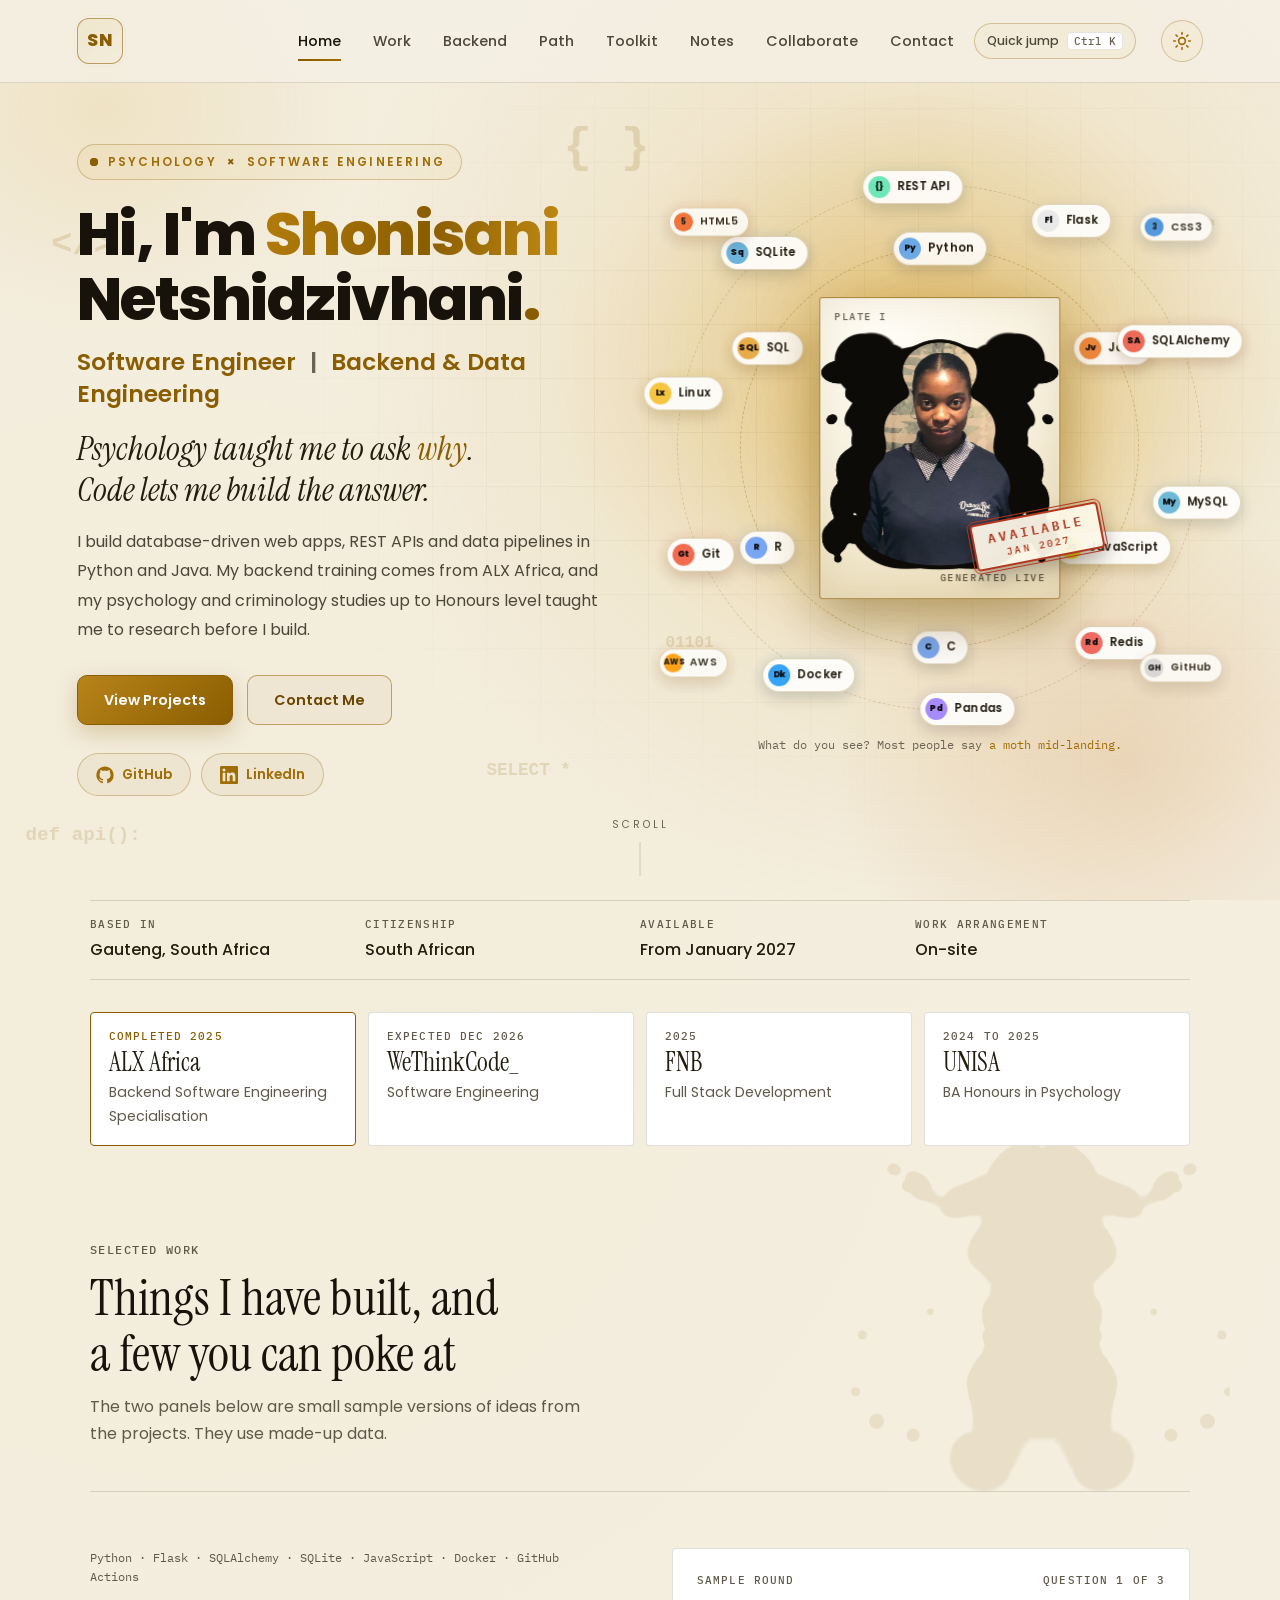
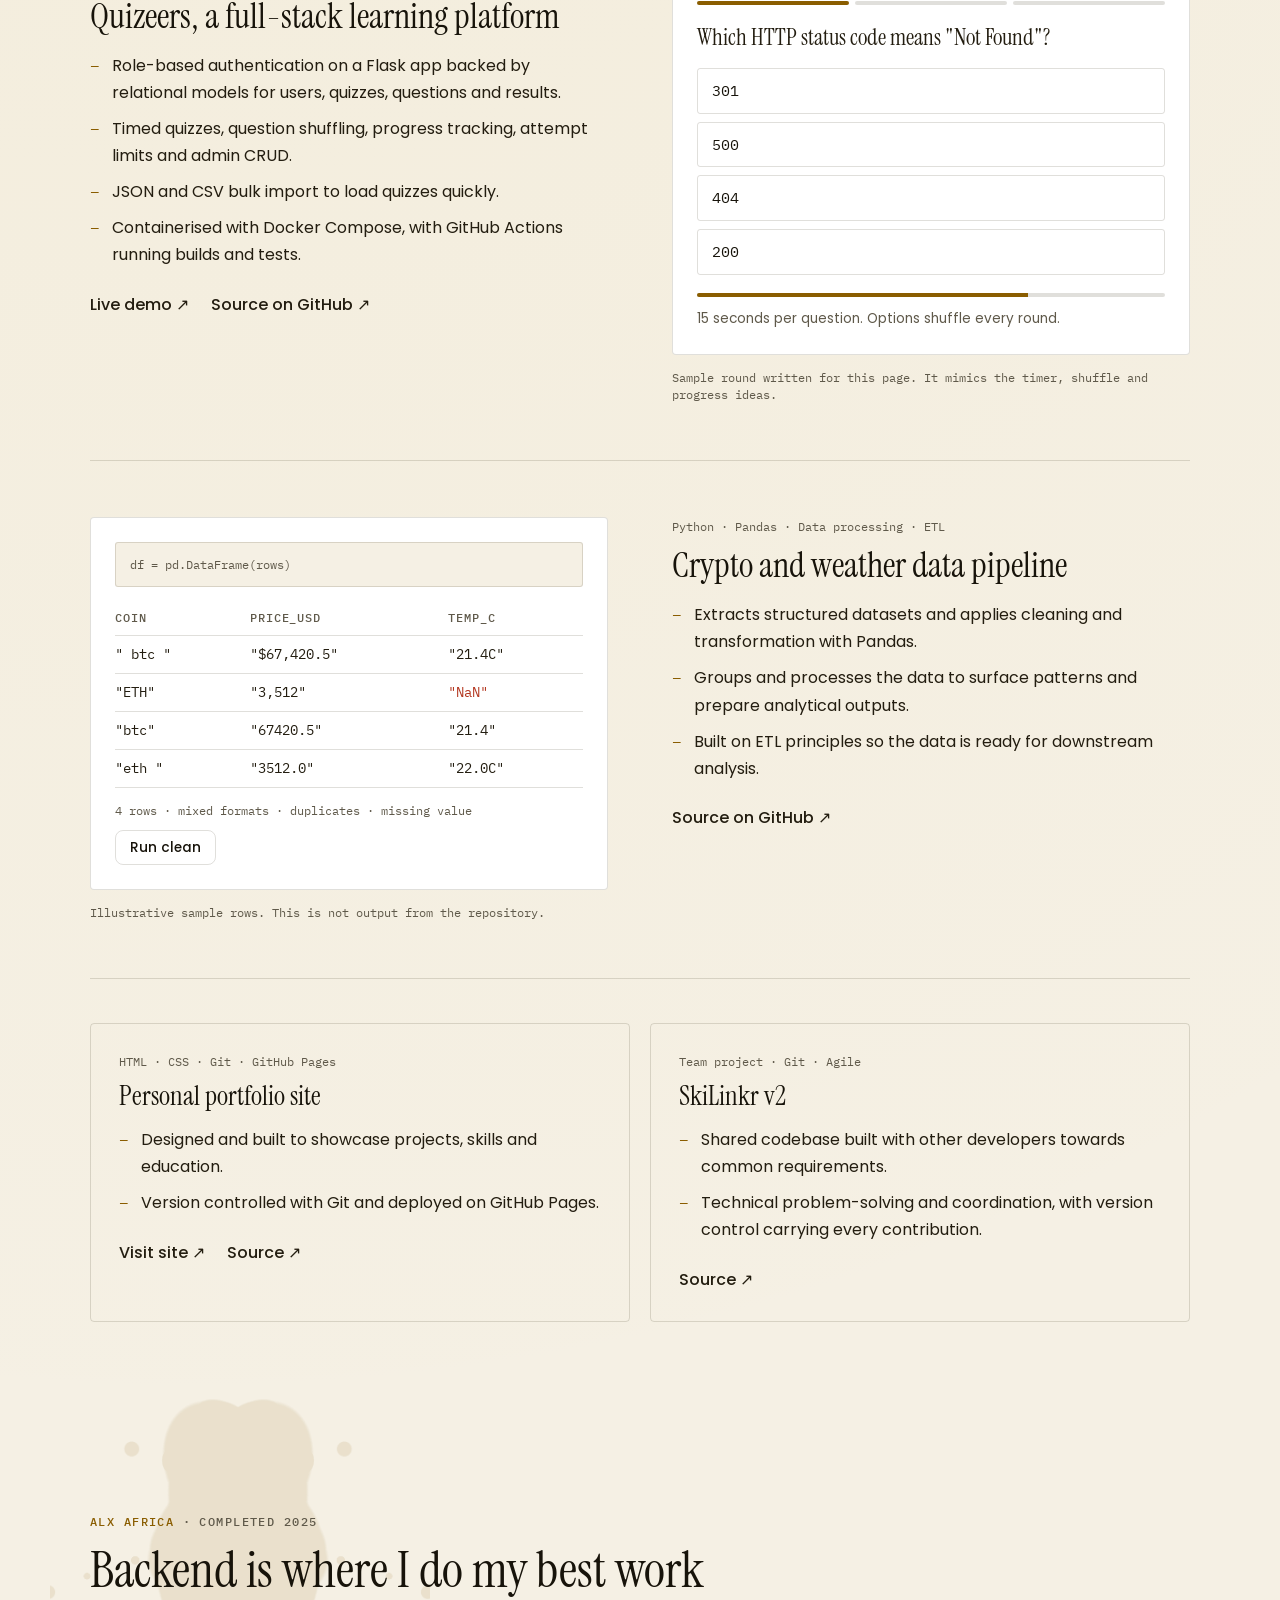
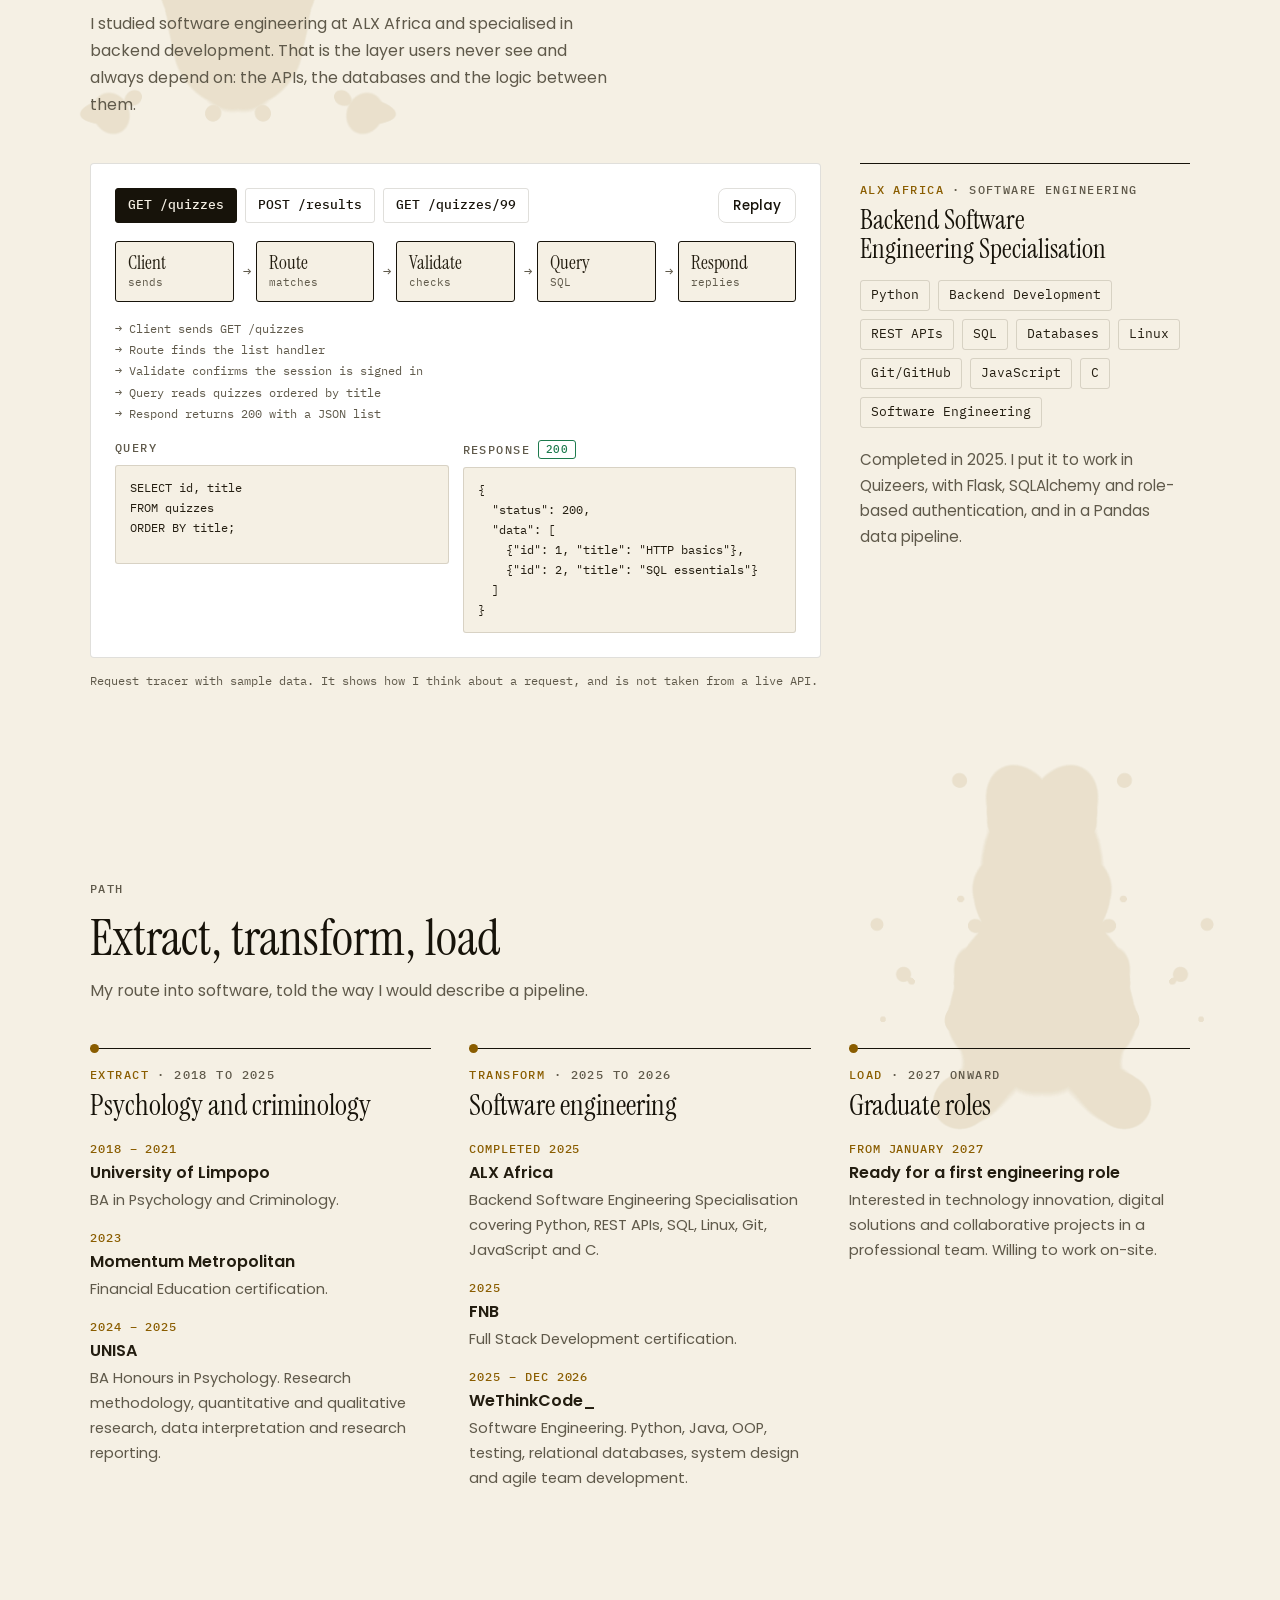
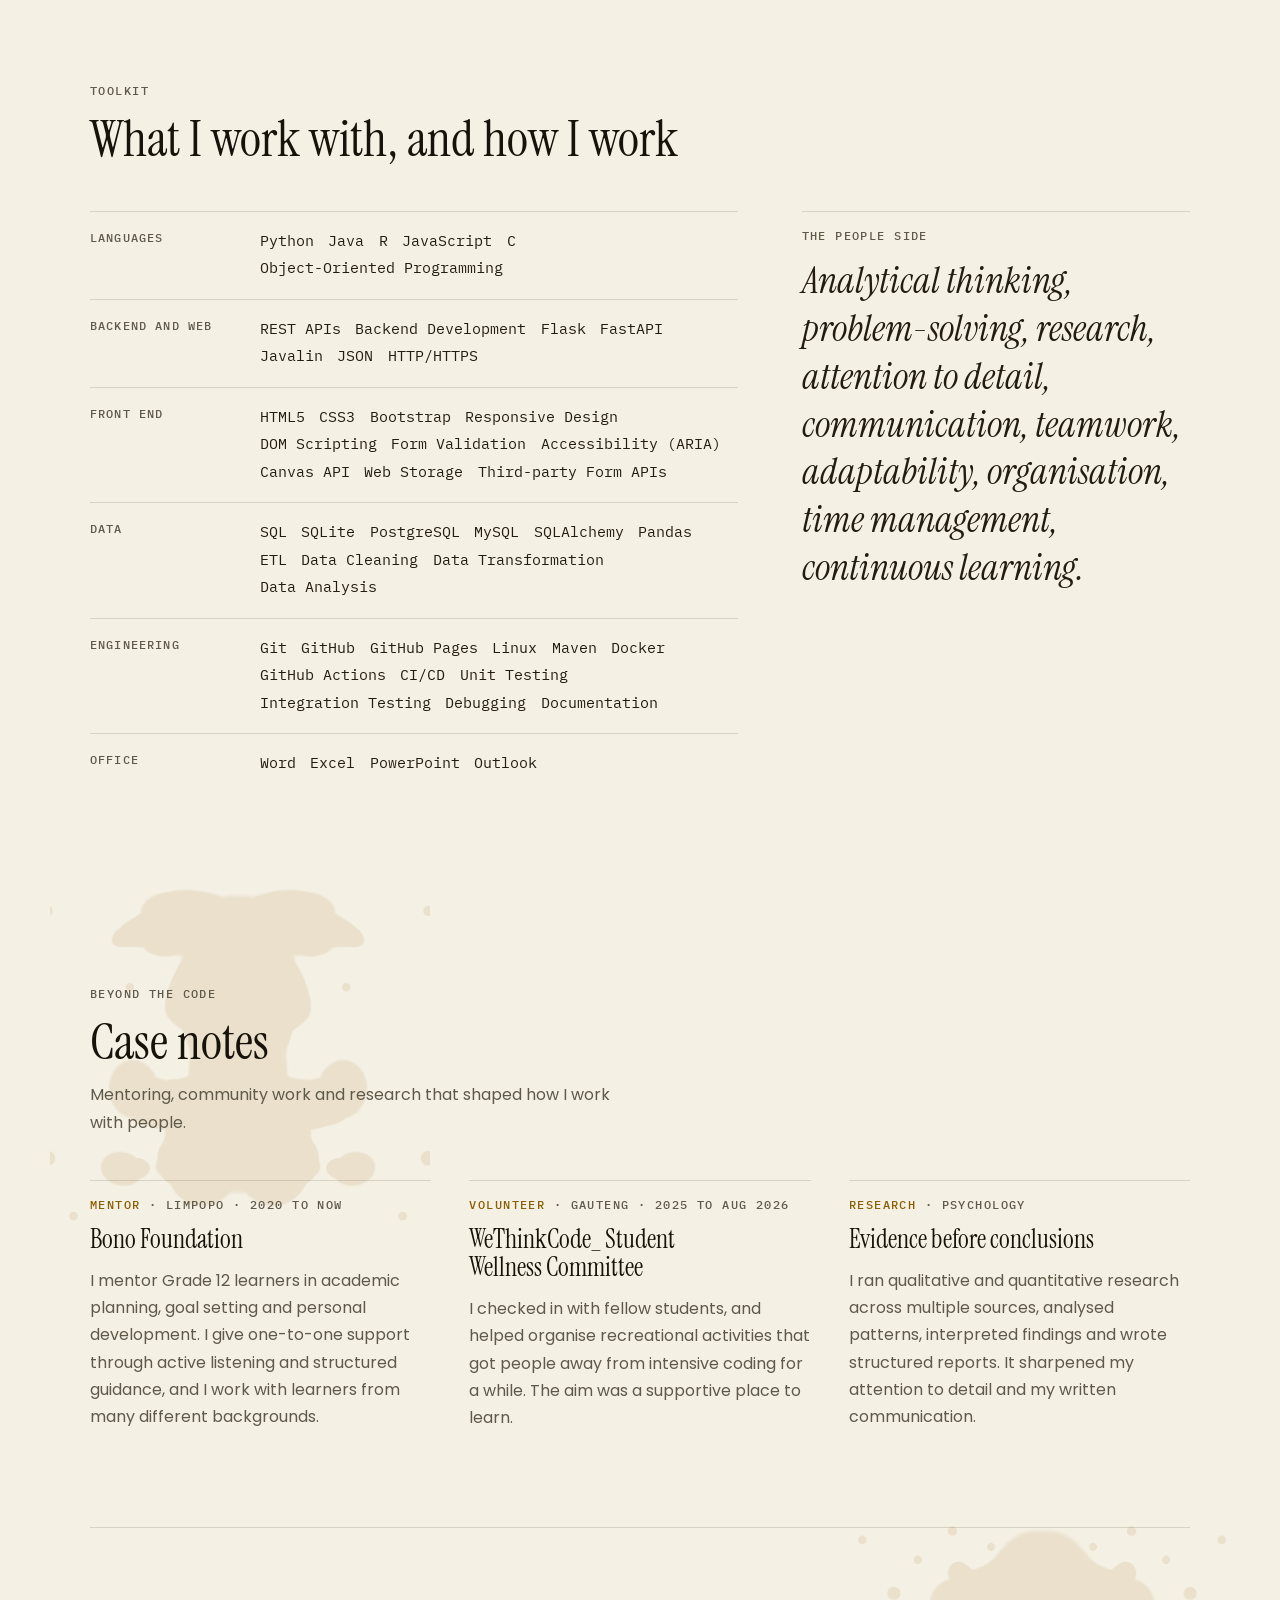
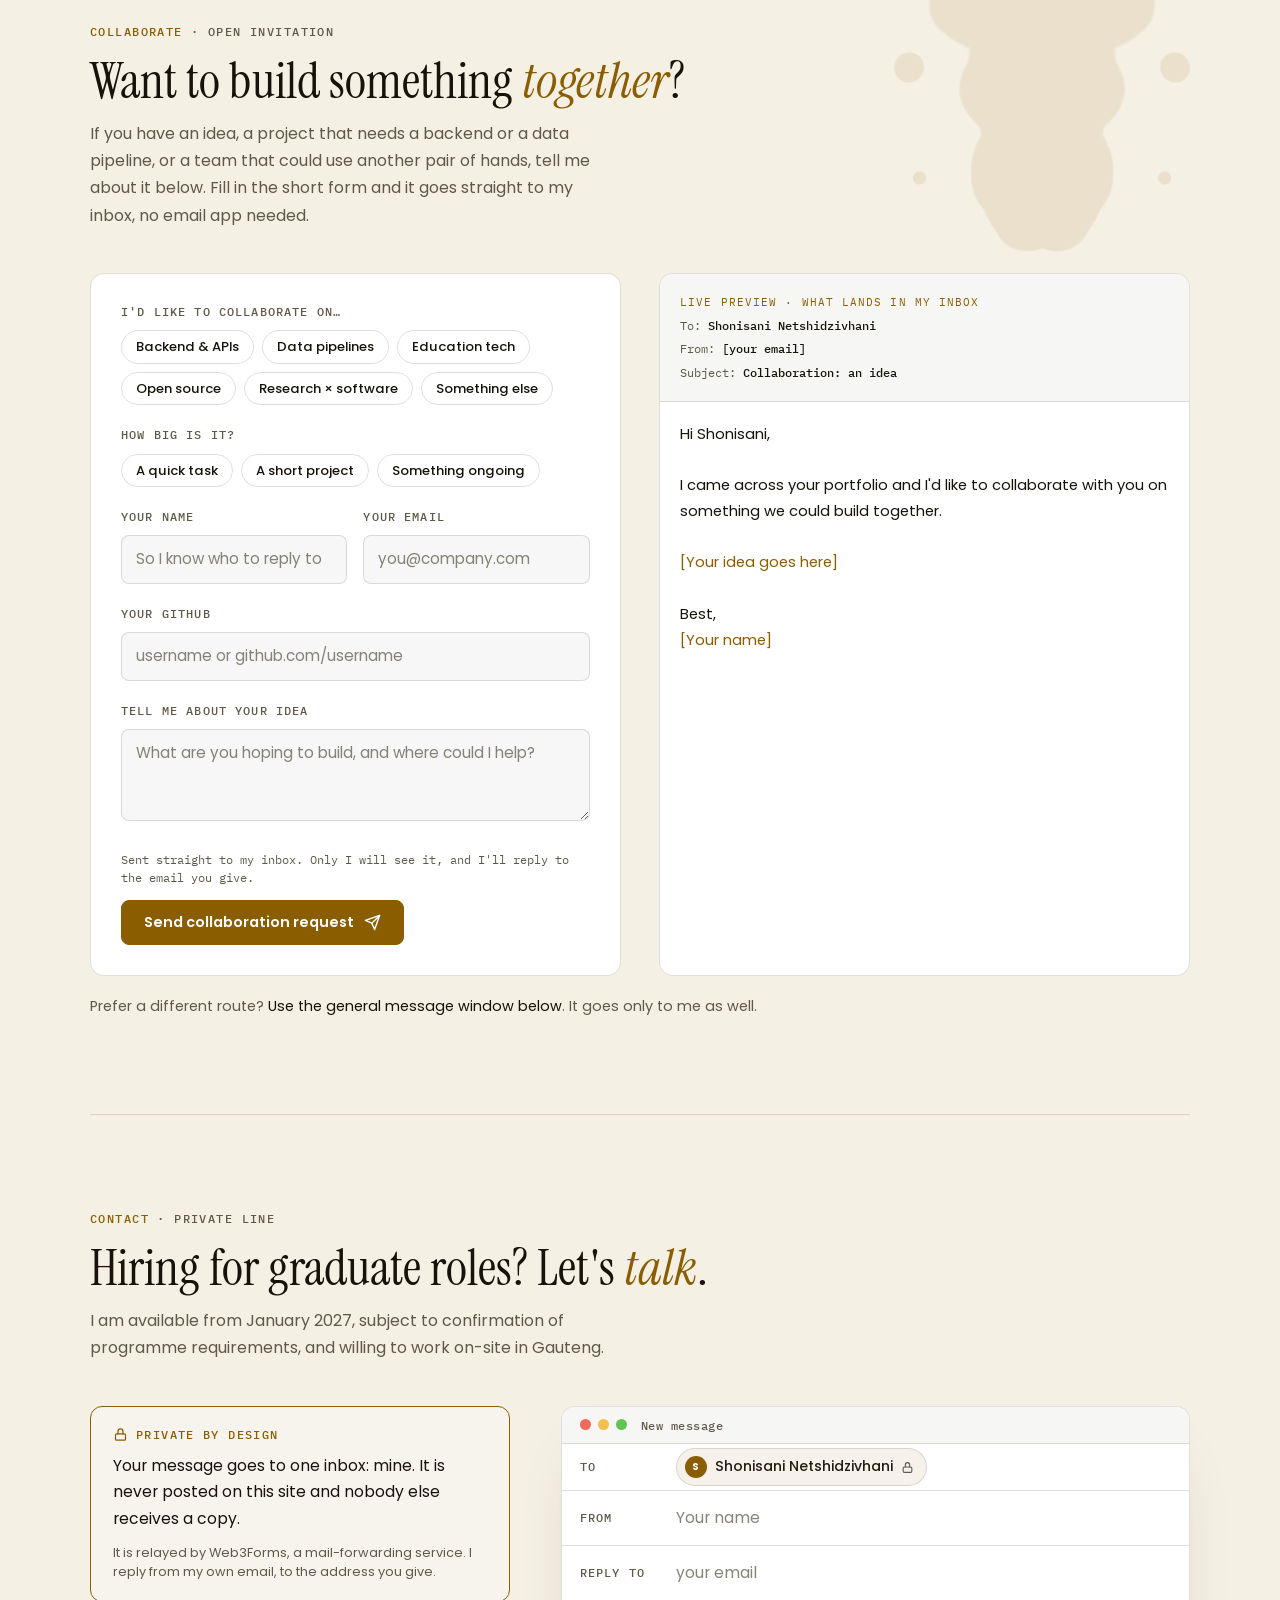
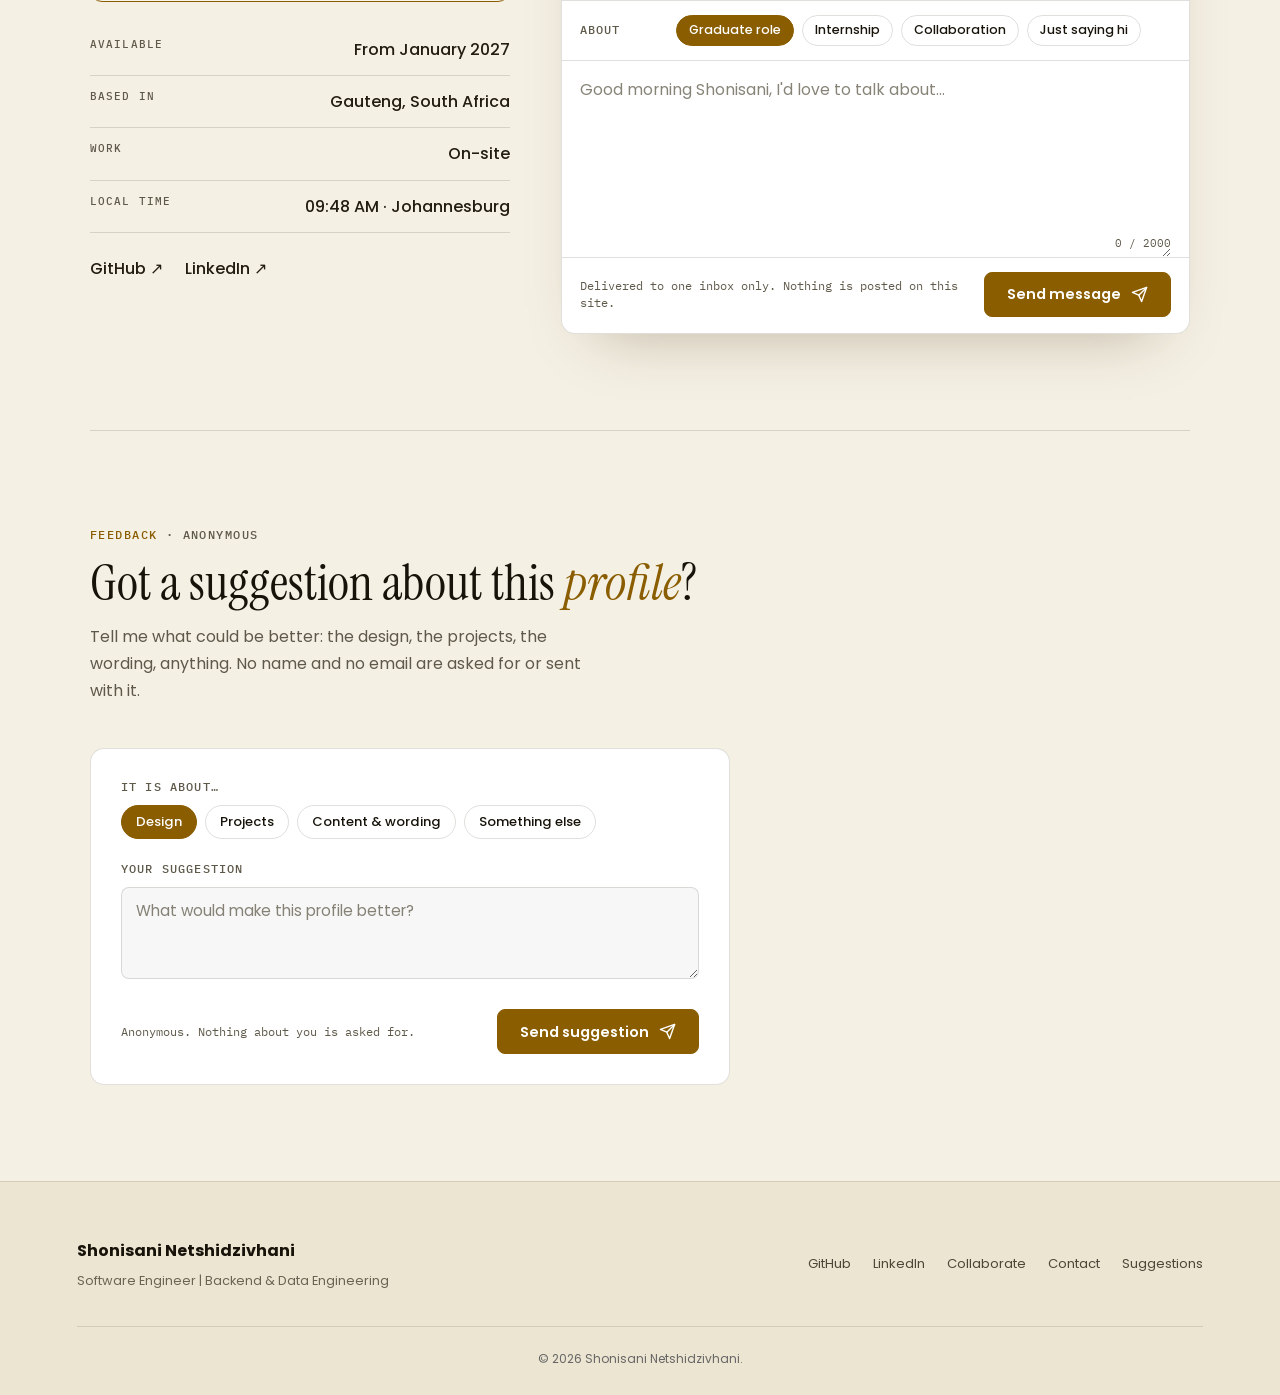
==== commit 6b82ada6: "everything is working" ====
--- a/index.html
+++ b/index.html
@@ -508,9 +508,10 @@
     <div class="kit">
       <dl>
         <div><dt>Languages</dt><dd><span>Python</span><span>Java</span><span>R</span><span>JavaScript</span><span>C</span><span>Object-Oriented Programming</span></dd></div>
-        <div><dt>Backend and web</dt><dd><span>REST APIs</span><span>Backend Development</span><span>Flask</span><span>FastAPI</span><span>Javalin</span><span>HTML</span><span>CSS</span><span>Bootstrap</span><span>JSON</span><span>HTTP/HTTPS</span></dd></div>
+        <div><dt>Backend and web</dt><dd><span>REST APIs</span><span>Backend Development</span><span>Flask</span><span>FastAPI</span><span>Javalin</span><span>JSON</span><span>HTTP/HTTPS</span></dd></div>
+        <div><dt>Front end</dt><dd><span>HTML5</span><span>CSS3</span><span>Bootstrap</span><span>Responsive Design</span><span>DOM Scripting</span><span>Form Validation</span><span>Accessibility (ARIA)</span><span>Canvas API</span><span>Web Storage</span><span>Third-party Form APIs</span></dd></div>
         <div><dt>Data</dt><dd><span>SQL</span><span>SQLite</span><span>PostgreSQL</span><span>MySQL</span><span>SQLAlchemy</span><span>Pandas</span><span>ETL</span><span>Data Cleaning</span><span>Data Transformation</span><span>Data Analysis</span></dd></div>
-        <div><dt>Engineering</dt><dd><span>Git</span><span>GitHub</span><span>Linux</span><span>Maven</span><span>Docker</span><span>GitHub Actions</span><span>CI/CD</span><span>Unit Testing</span><span>Integration Testing</span><span>Debugging</span><span>Documentation</span></dd></div>
+        <div><dt>Engineering</dt><dd><span>Git</span><span>GitHub</span><span>GitHub Pages</span><span>Linux</span><span>Maven</span><span>Docker</span><span>GitHub Actions</span><span>CI/CD</span><span>Unit Testing</span><span>Integration Testing</span><span>Debugging</span><span>Documentation</span></dd></div>
         <div><dt>Office</dt><dd><span>Word</span><span>Excel</span><span>PowerPoint</span><span>Outlook</span></dd></div>
       </dl>
       <div class="human">
@@ -960,7 +961,6 @@
 
             <p>
                 &copy; 2026 Shonisani Netshidzivhani.
-                The inkblot is generated in your browser.
             </p>
 
         </div>
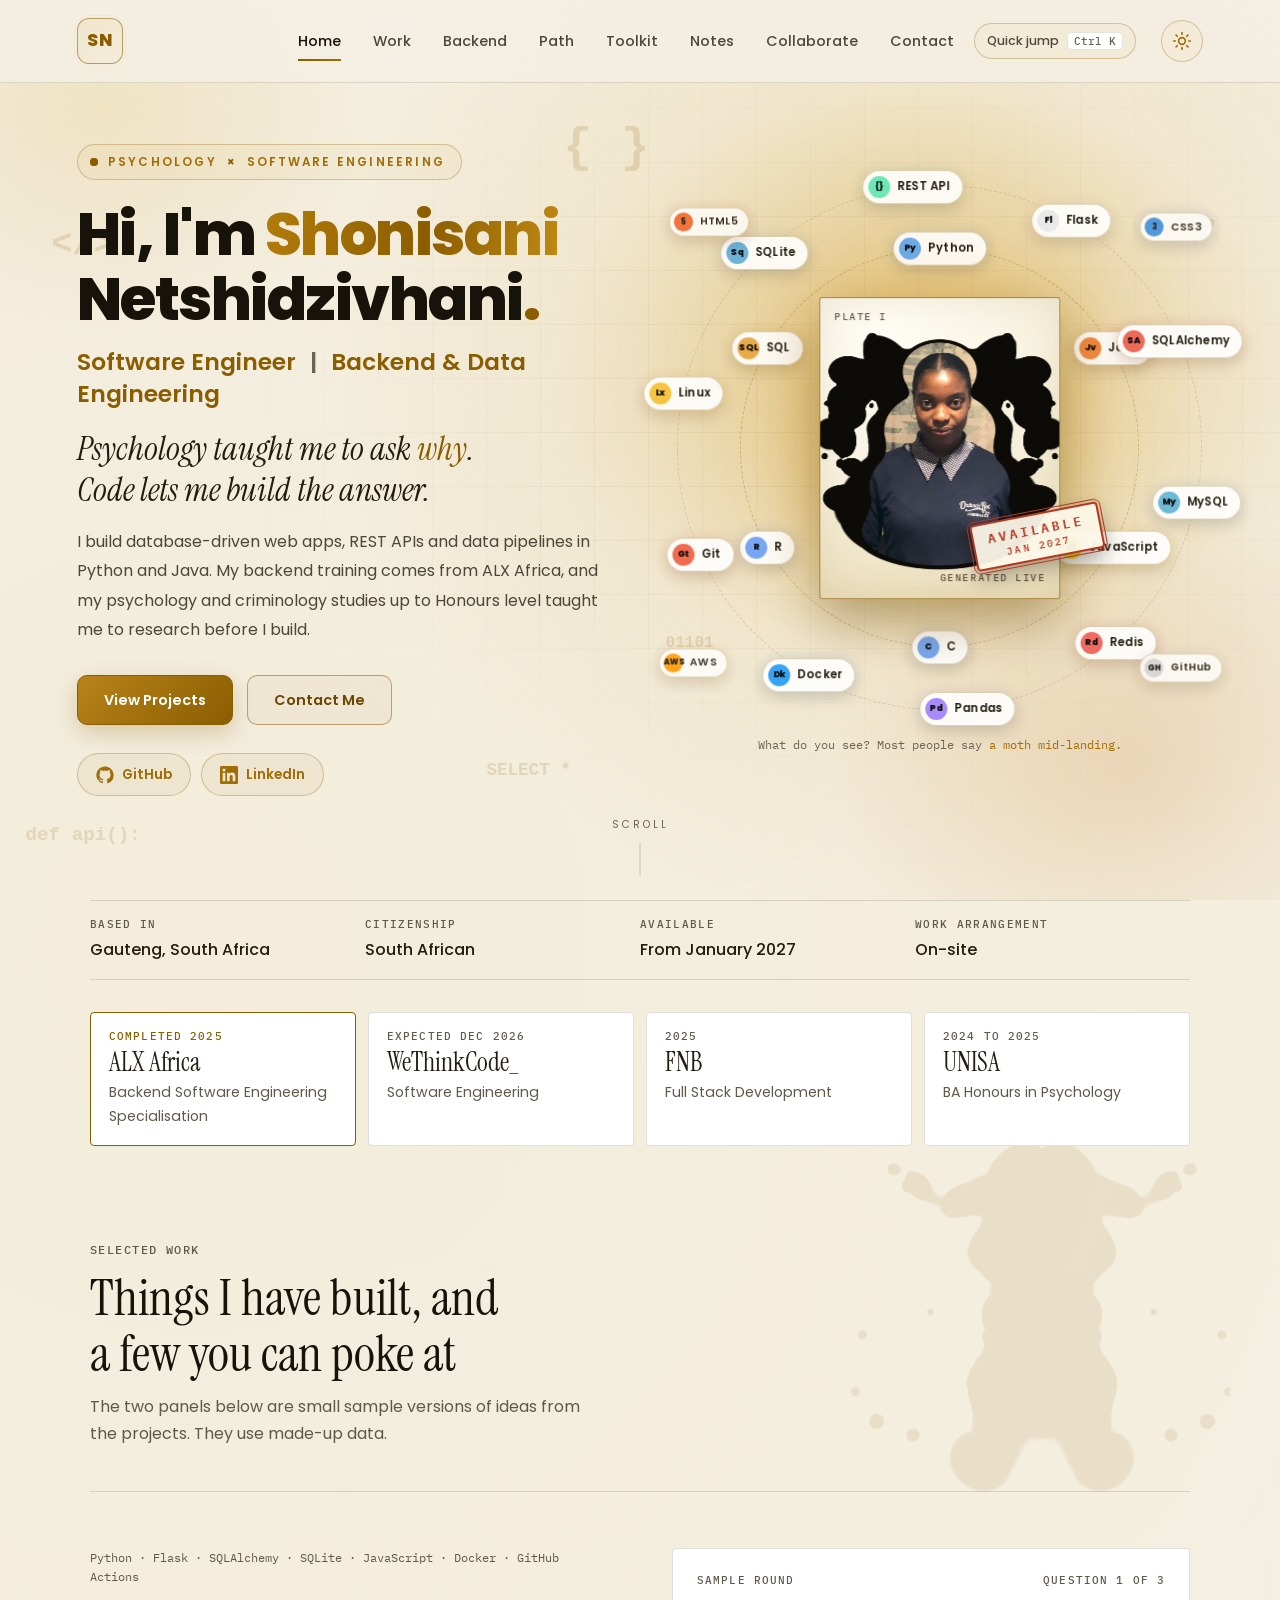
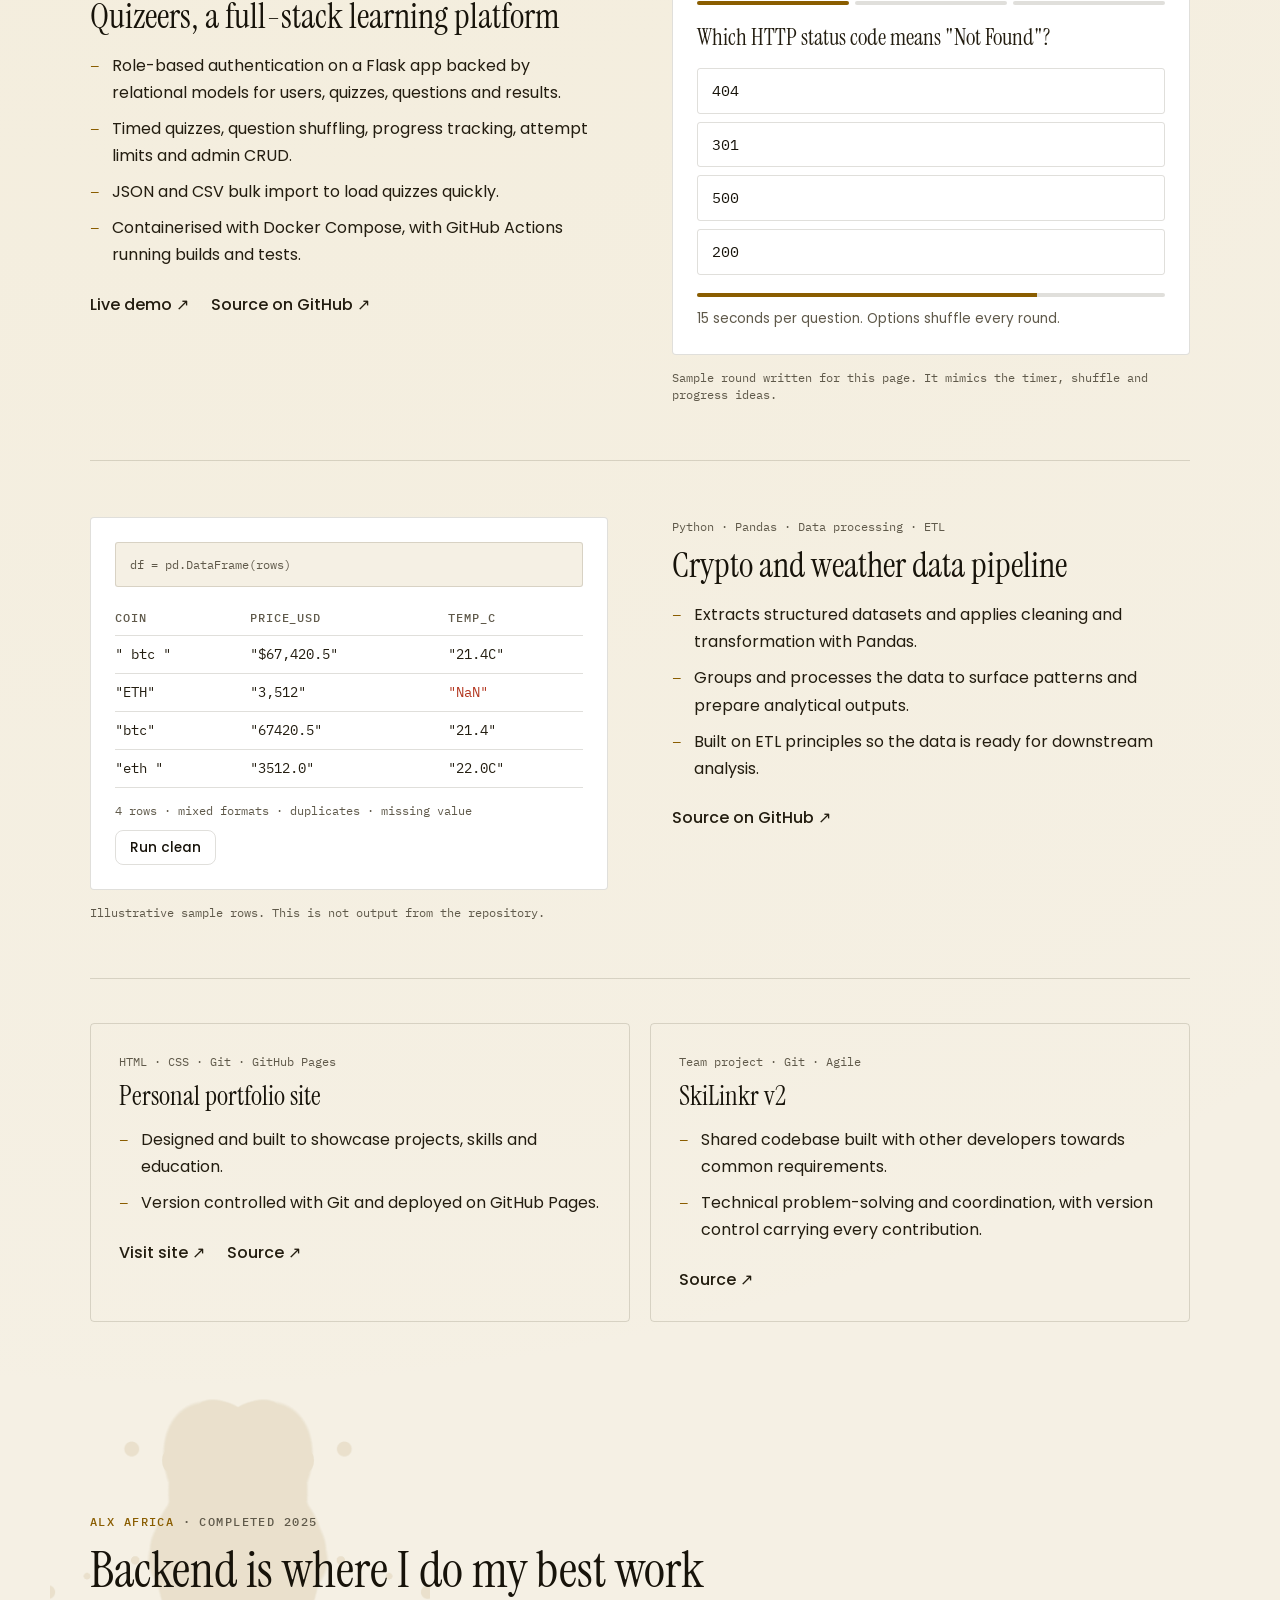
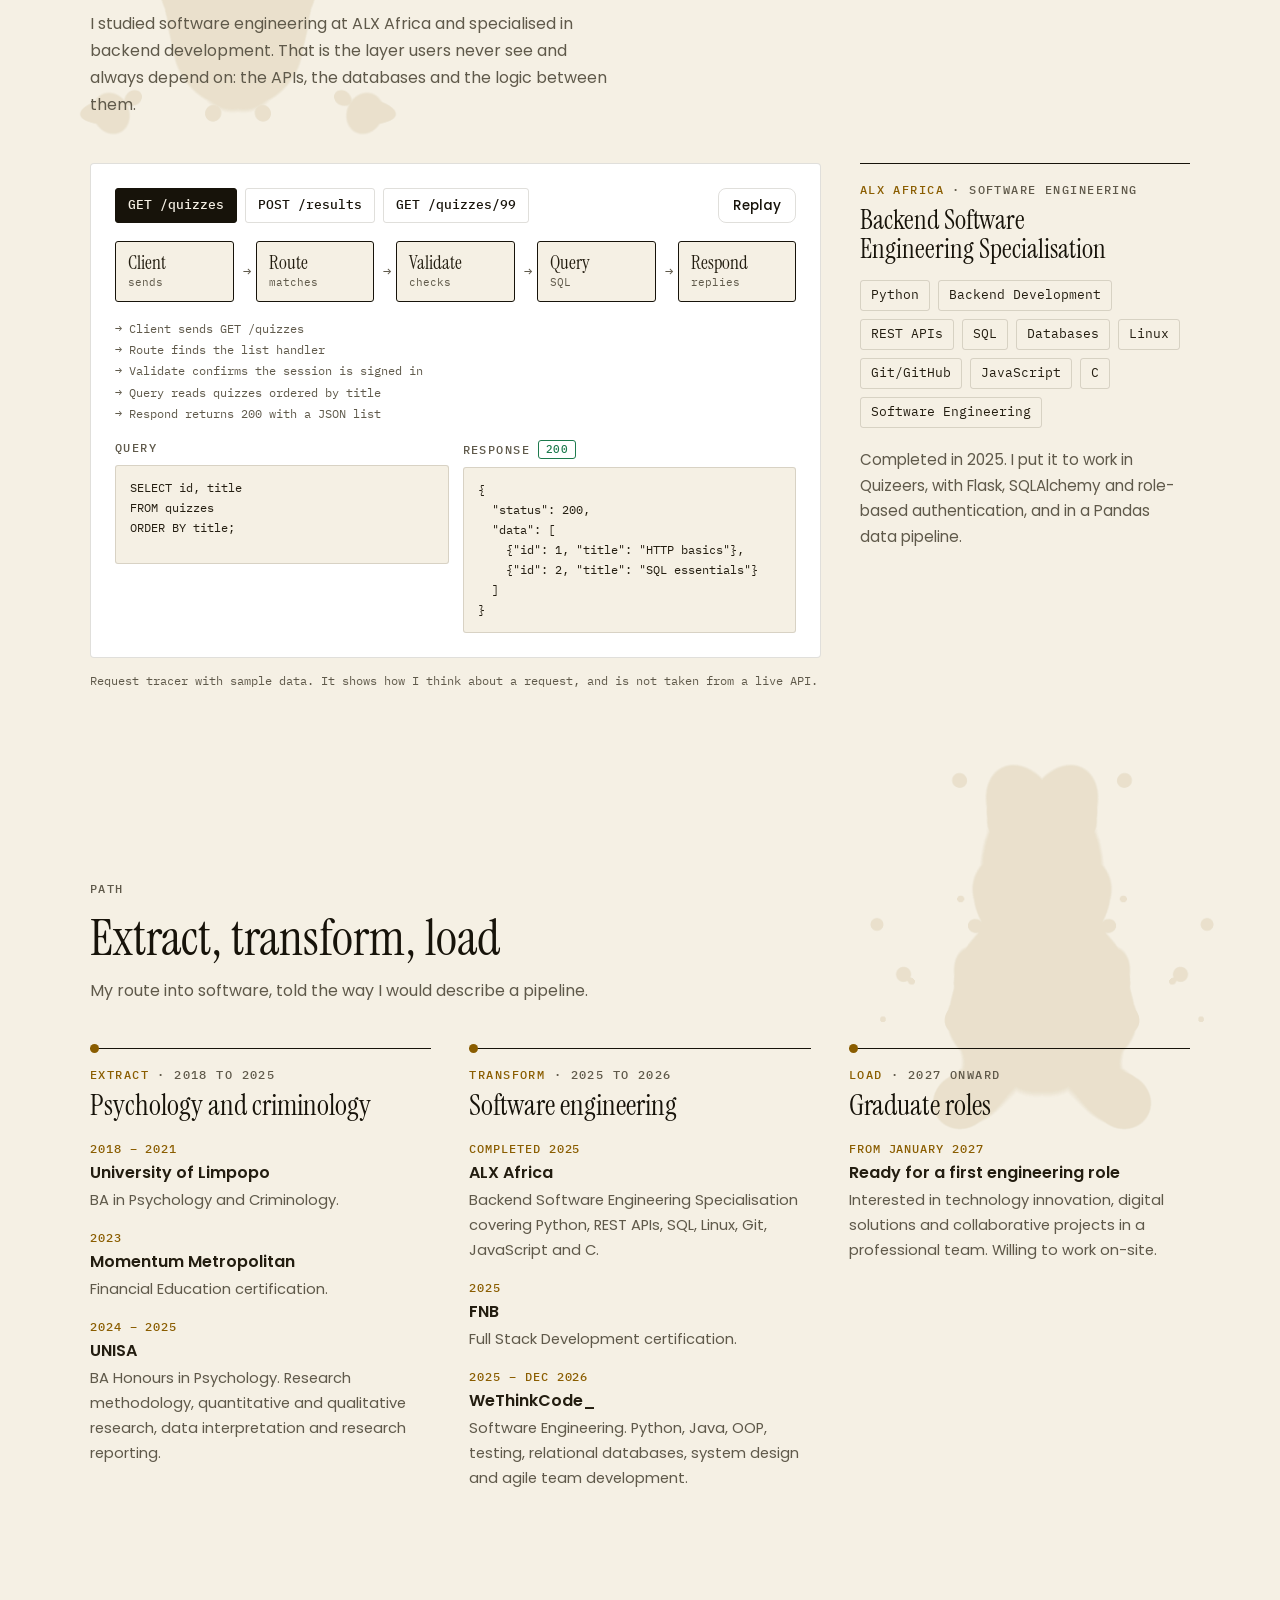
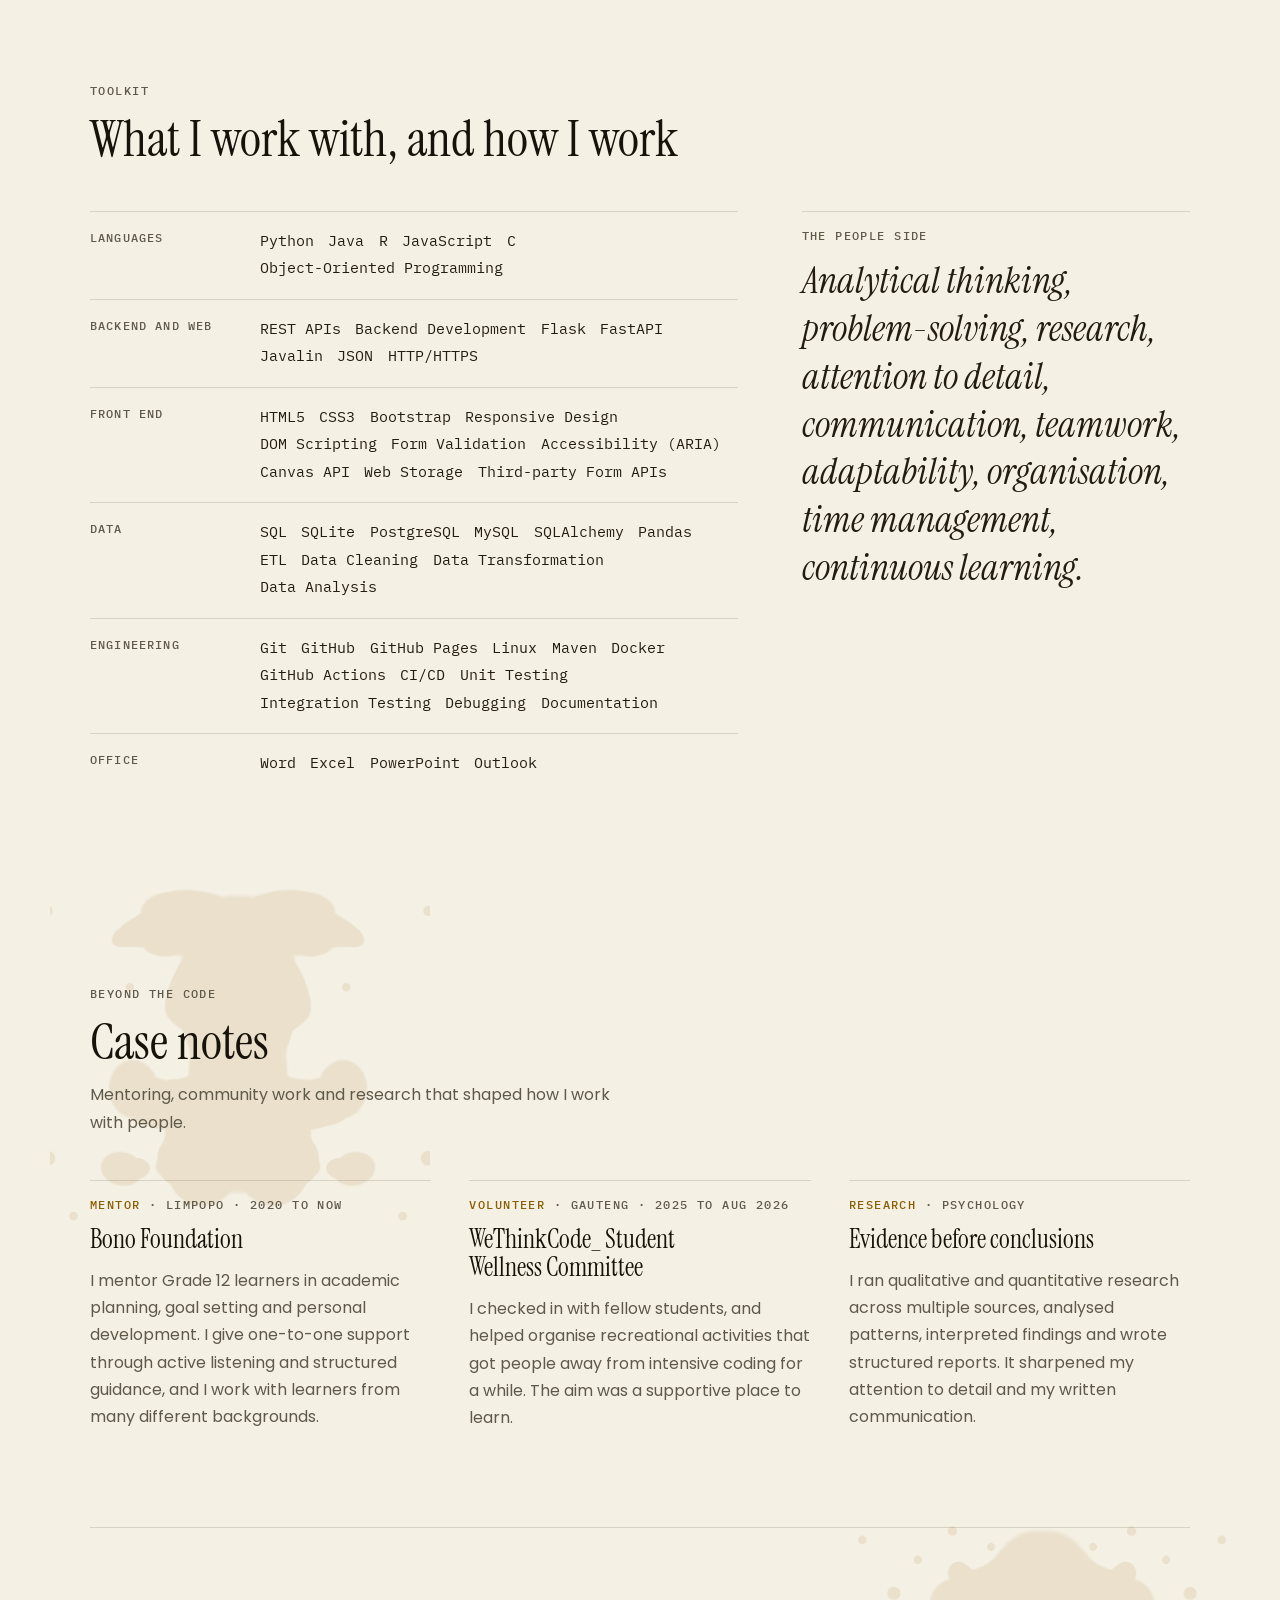
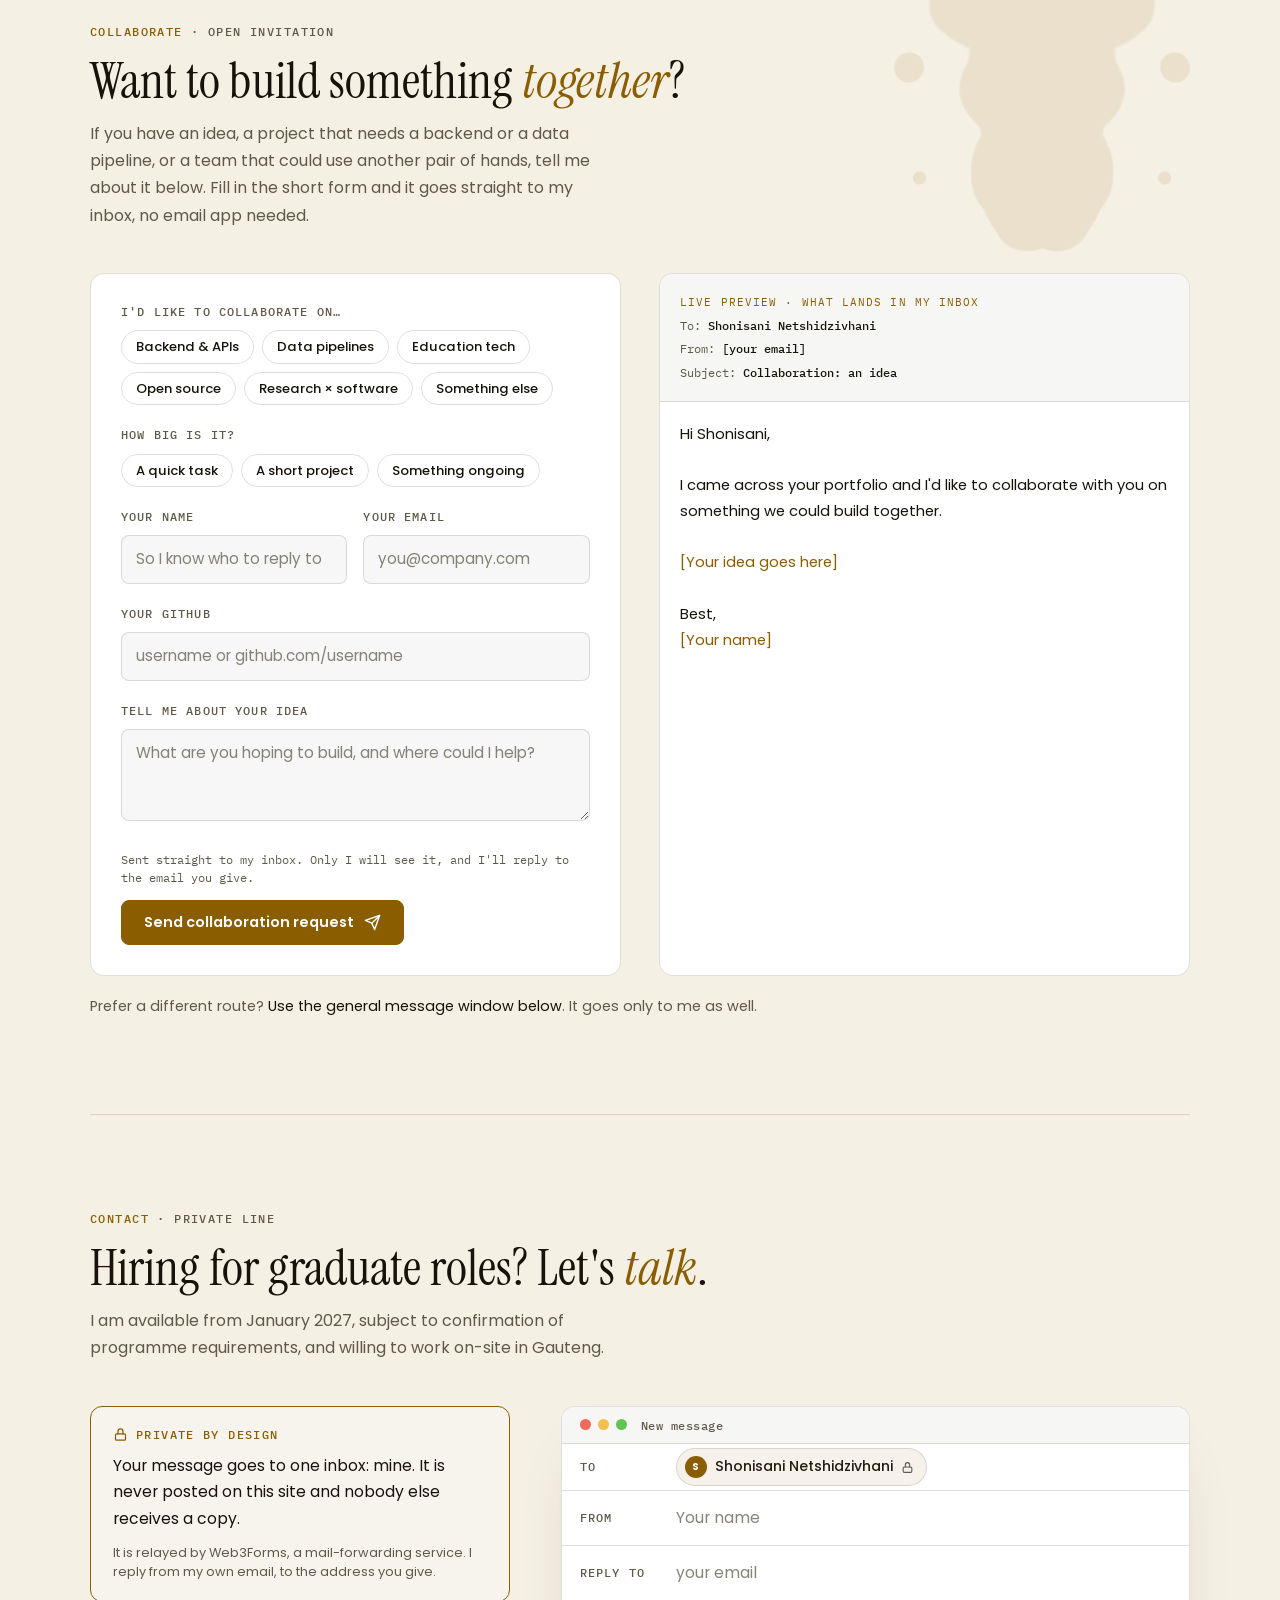
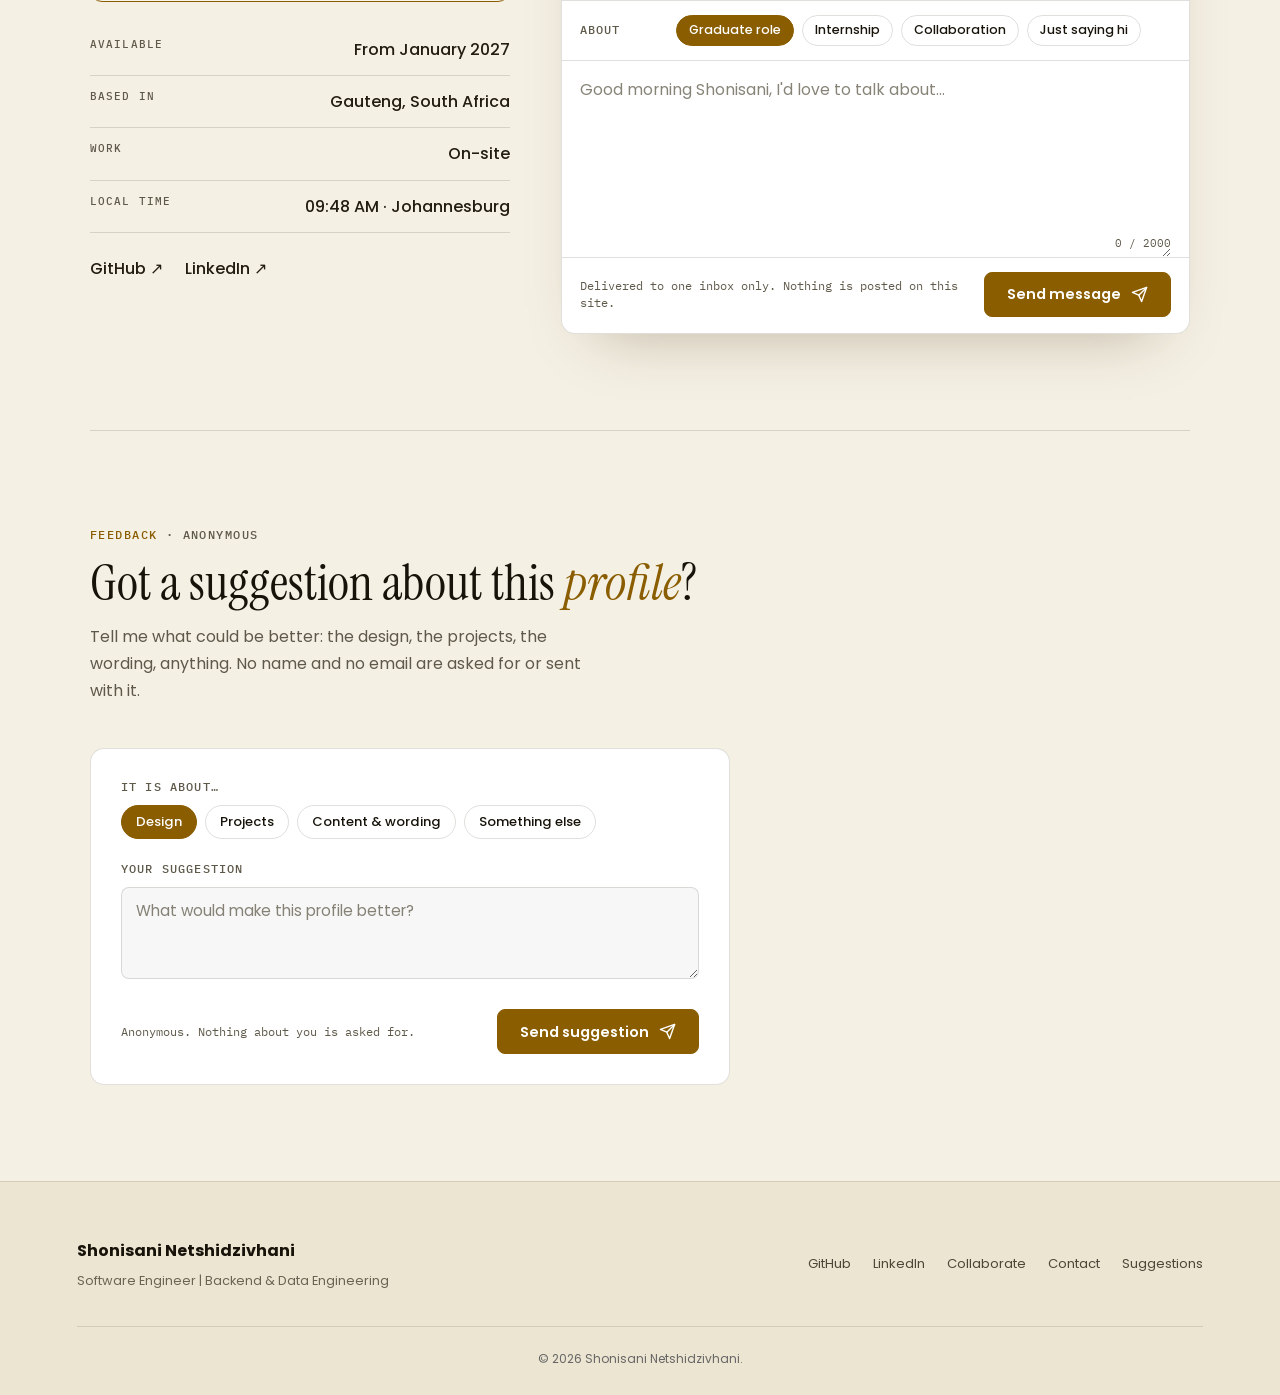
==== commit 2d5c119c: "removed important documents that are not to be there" ====
--- a/index.html
+++ b/index.html
@@ -224,7 +224,7 @@
                             GitHub
                         </a>
 
-                        <a href="https://www.linkedin.com/in/shonisani-n-b7574a22/"
+                        <a href="www.linkedin.com/in/shonisani-n-b7574a22a"
                            target="_blank"
                            rel="noopener noreferrer"
                            aria-label="Visit Shonisani's LinkedIn profile">
@@ -717,7 +717,7 @@
 
                         <div class="mail-links">
                             <a href="https://github.com/Sanieeme" target="_blank" rel="noopener noreferrer">GitHub ↗</a>
-                            <a href="https://www.linkedin.com/in/shonisani-n-b7574a22/" target="_blank" rel="noopener noreferrer">LinkedIn ↗</a>
+                            <a href="www.linkedin.com/in/shonisani-n-b7574a22a" target="_blank" rel="noopener noreferrer">LinkedIn ↗</a>
                         </div>
                     </aside>
 
@@ -937,7 +937,7 @@
                     GitHub
                 </a>
 
-                <a href="https://www.linkedin.com/in/shonisani-n-b7574a22/"
+                <a href="www.linkedin.com/in/shonisani-n-b7574a22a"
                    target="_blank"
                    rel="noopener noreferrer"
                    aria-label="Visit LinkedIn profile">
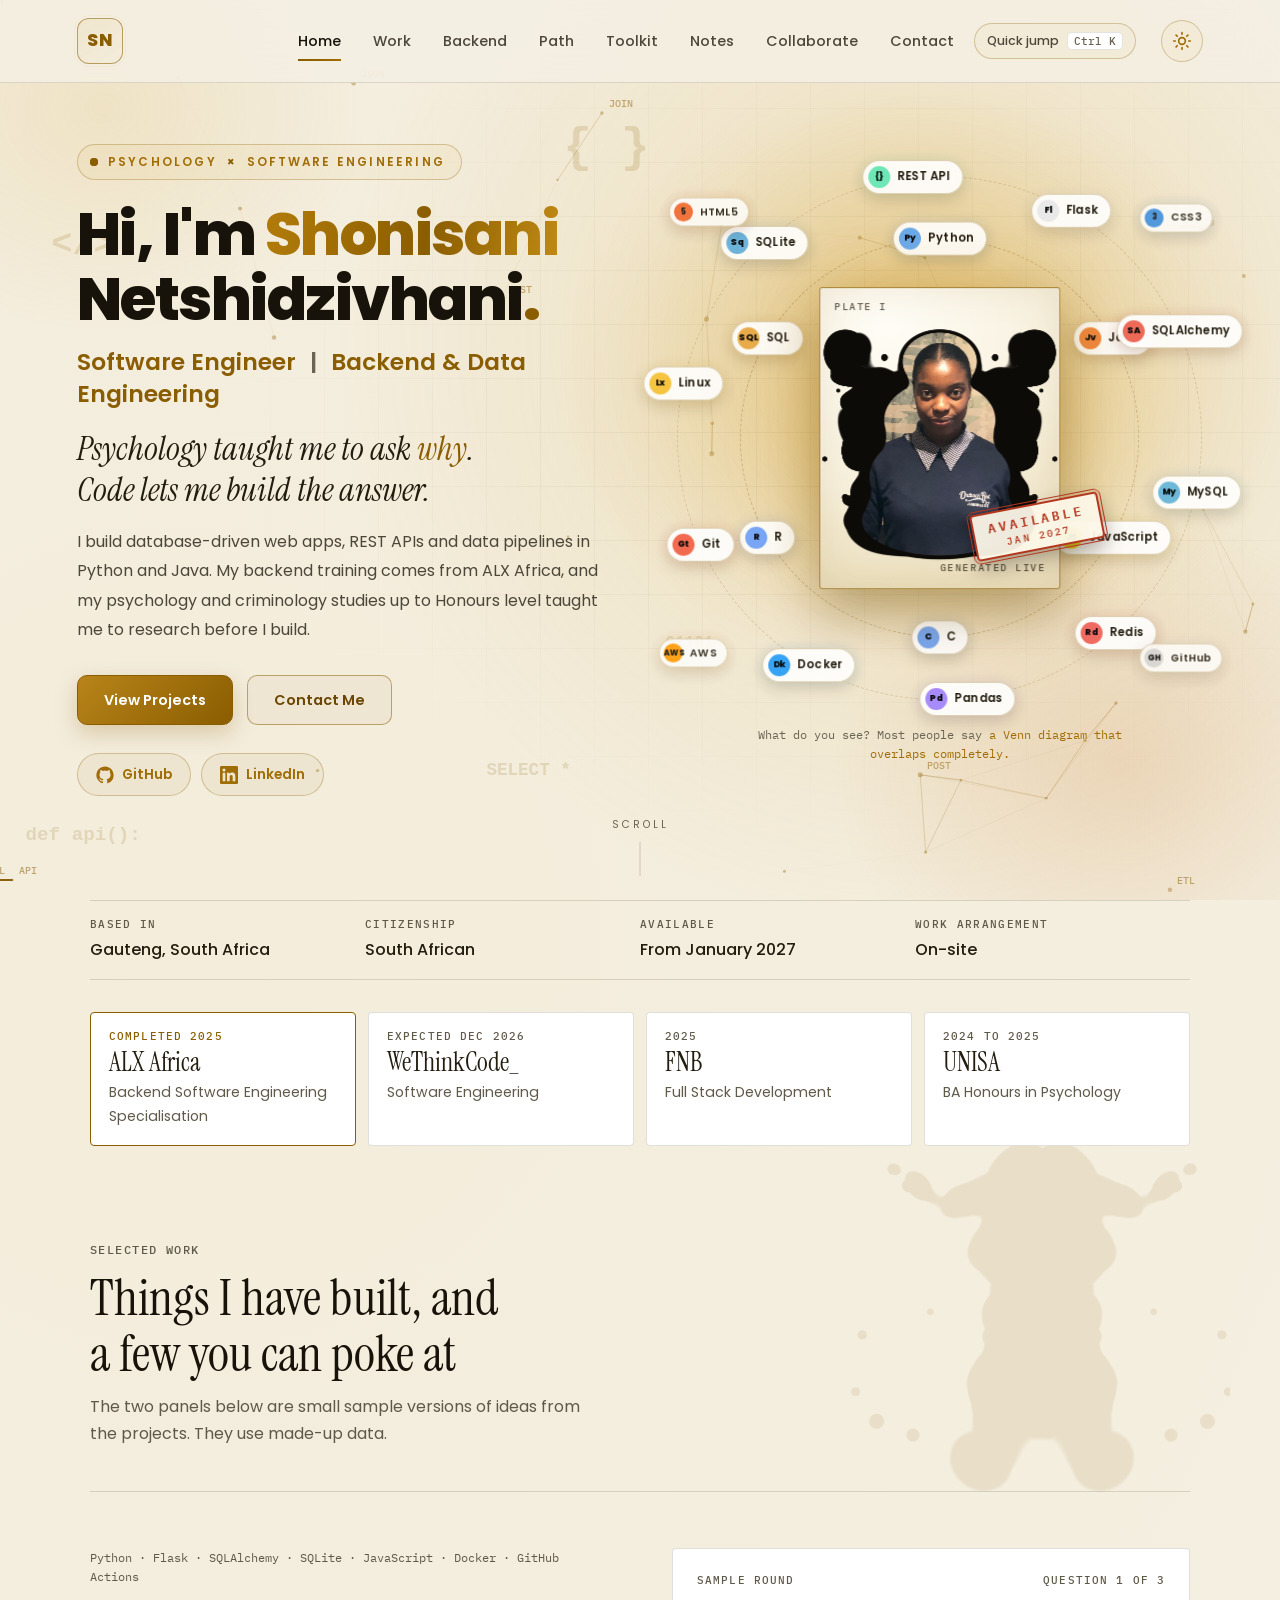
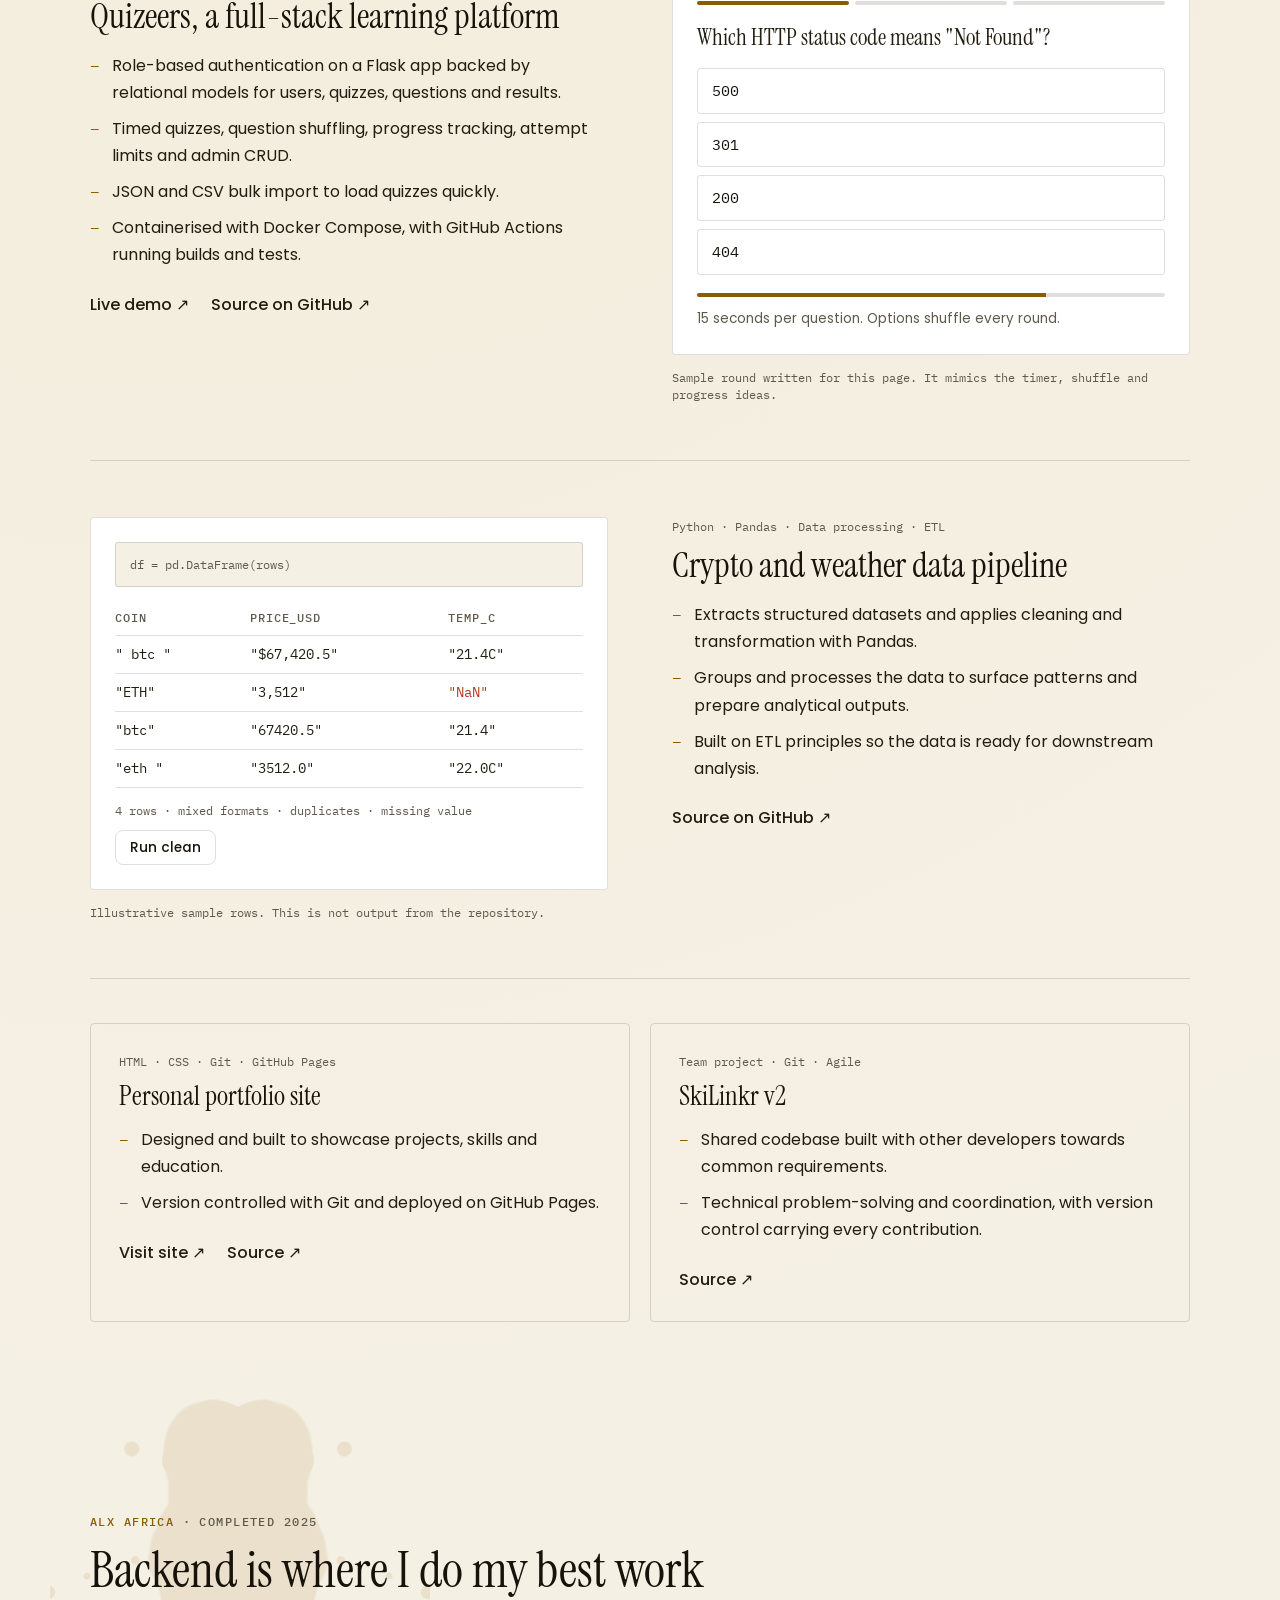
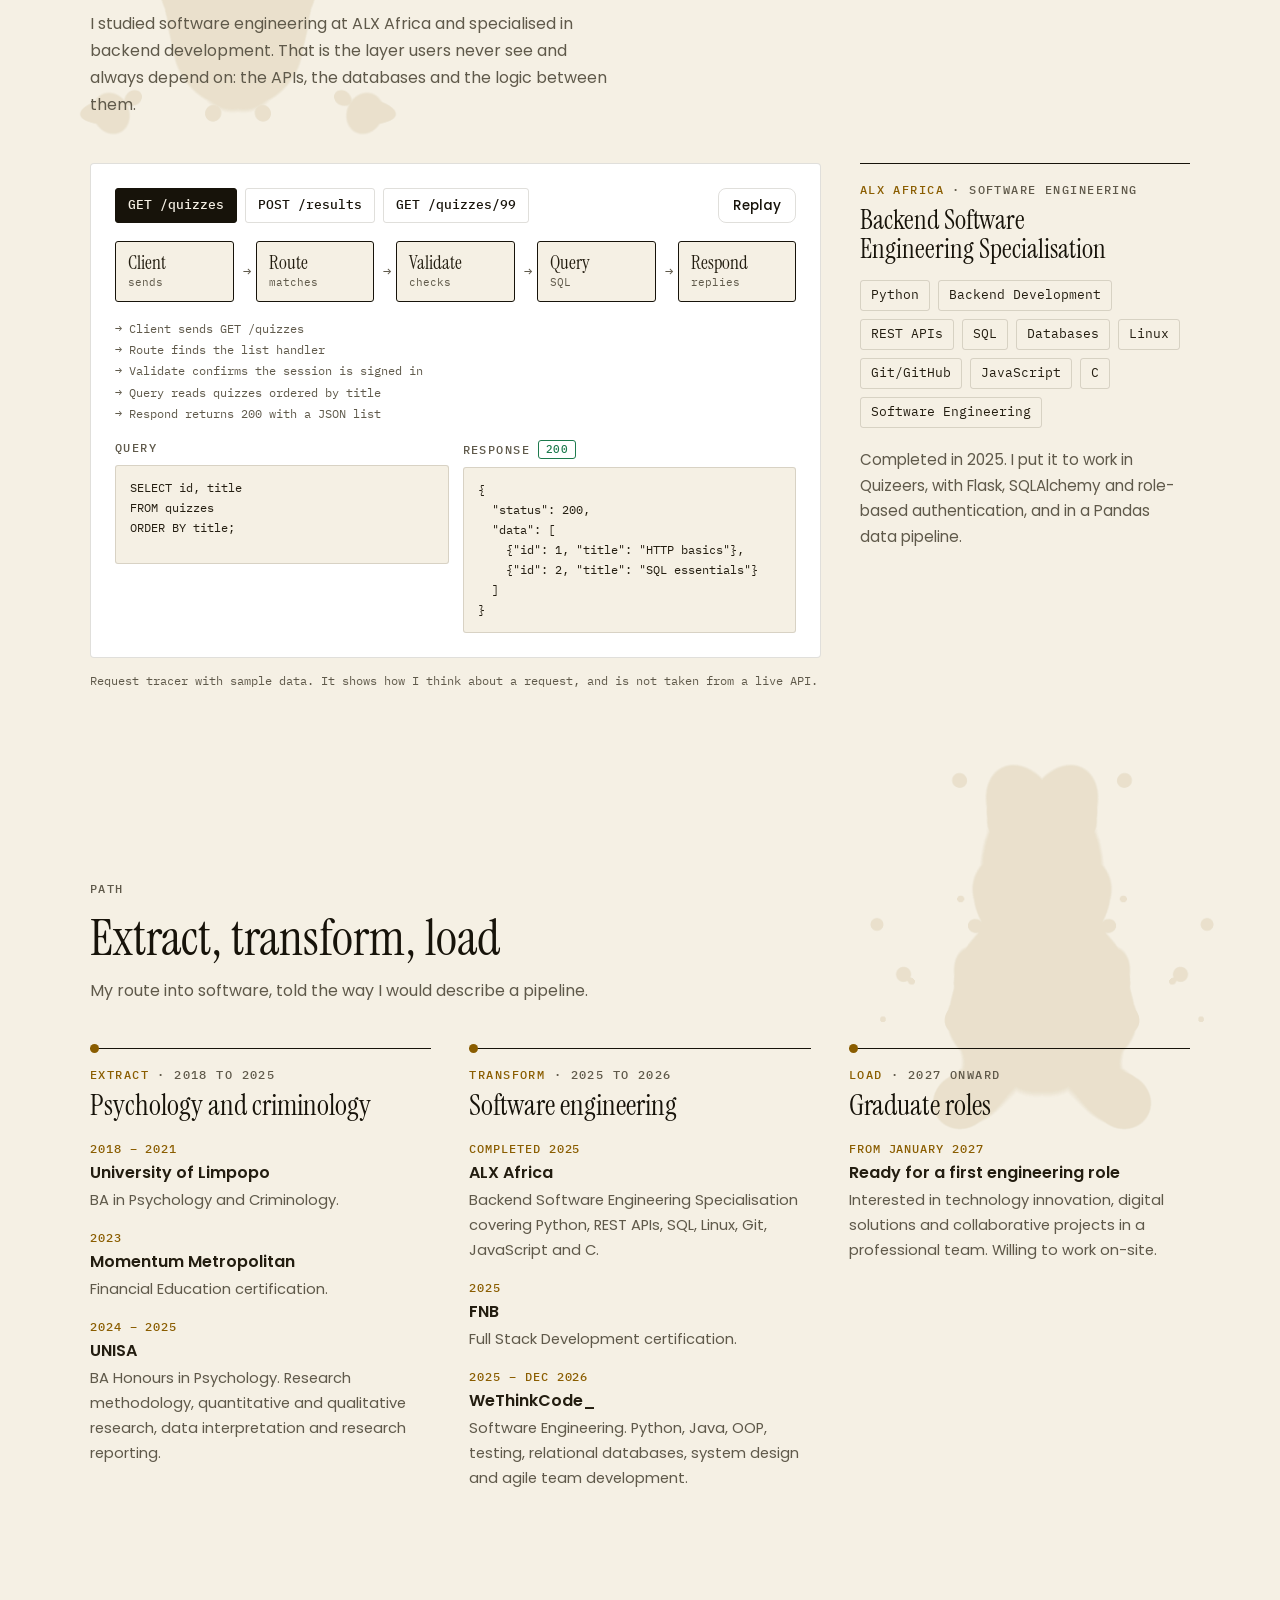
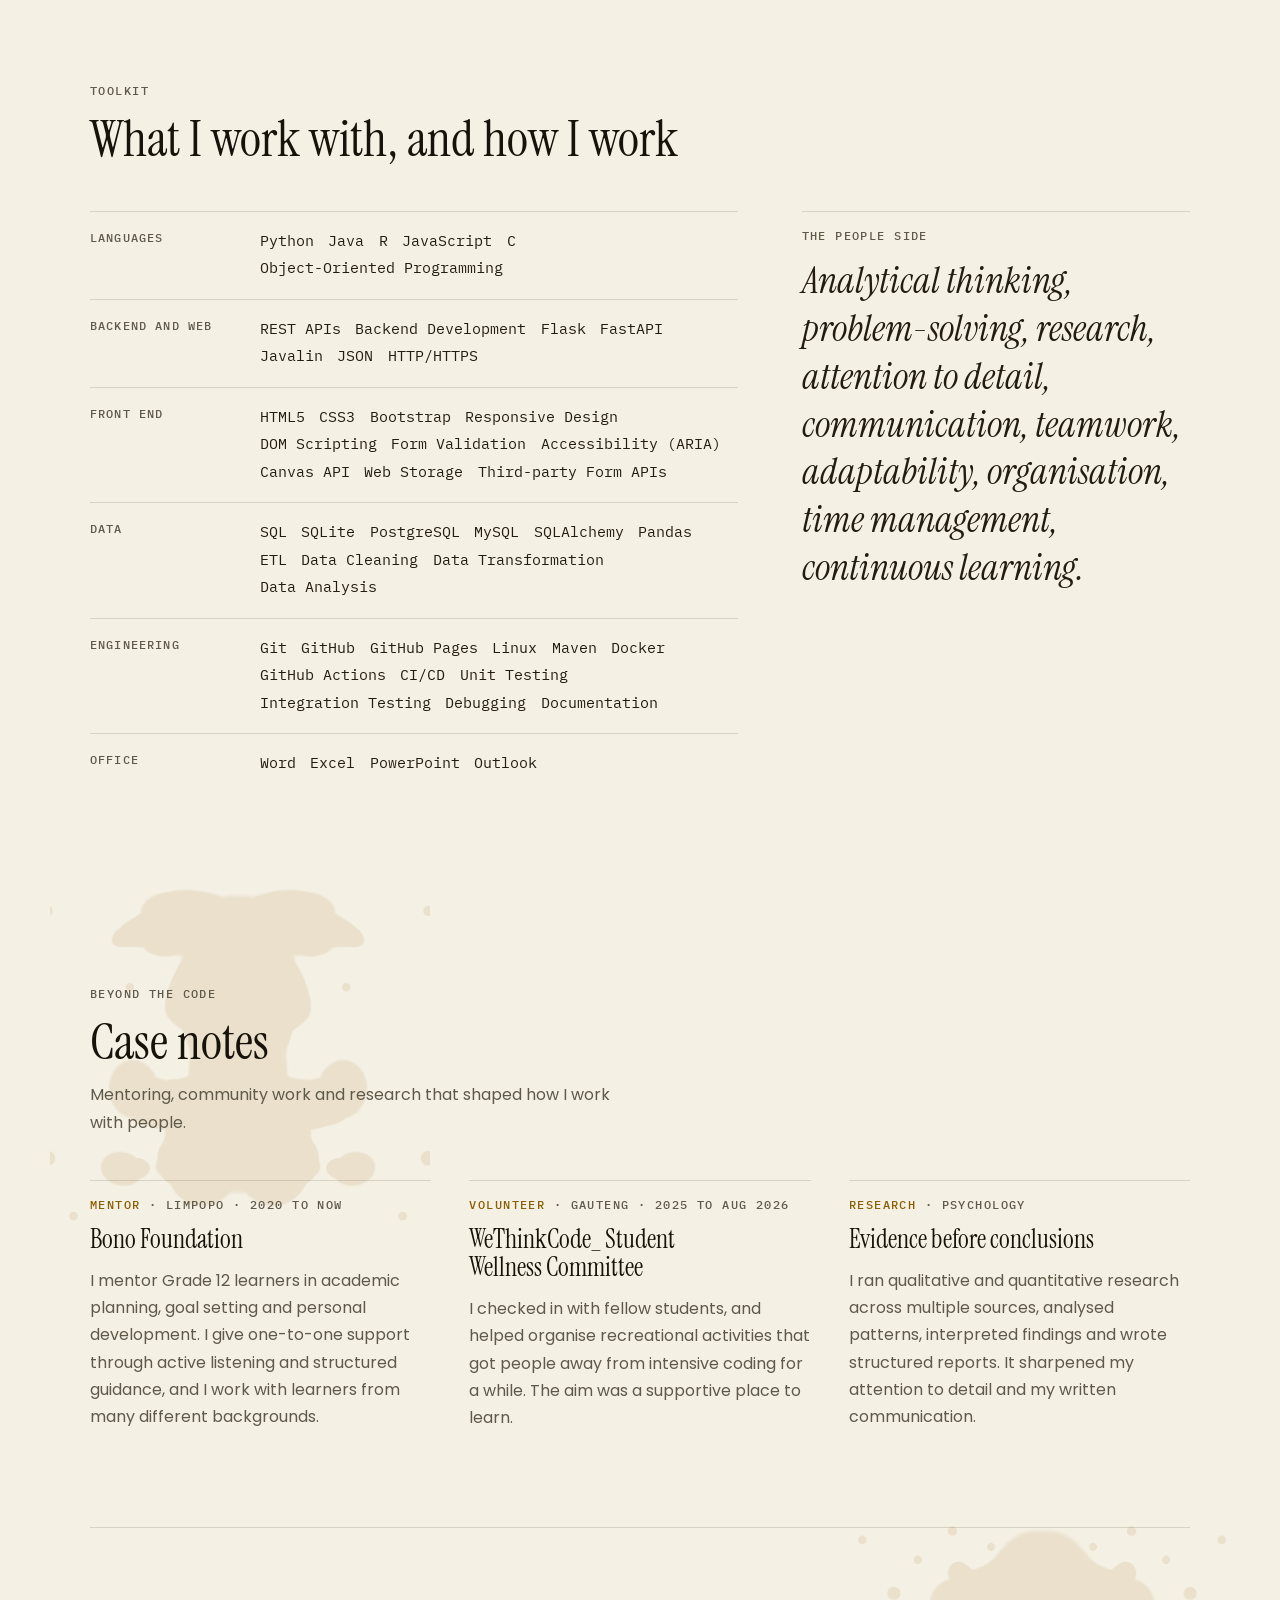
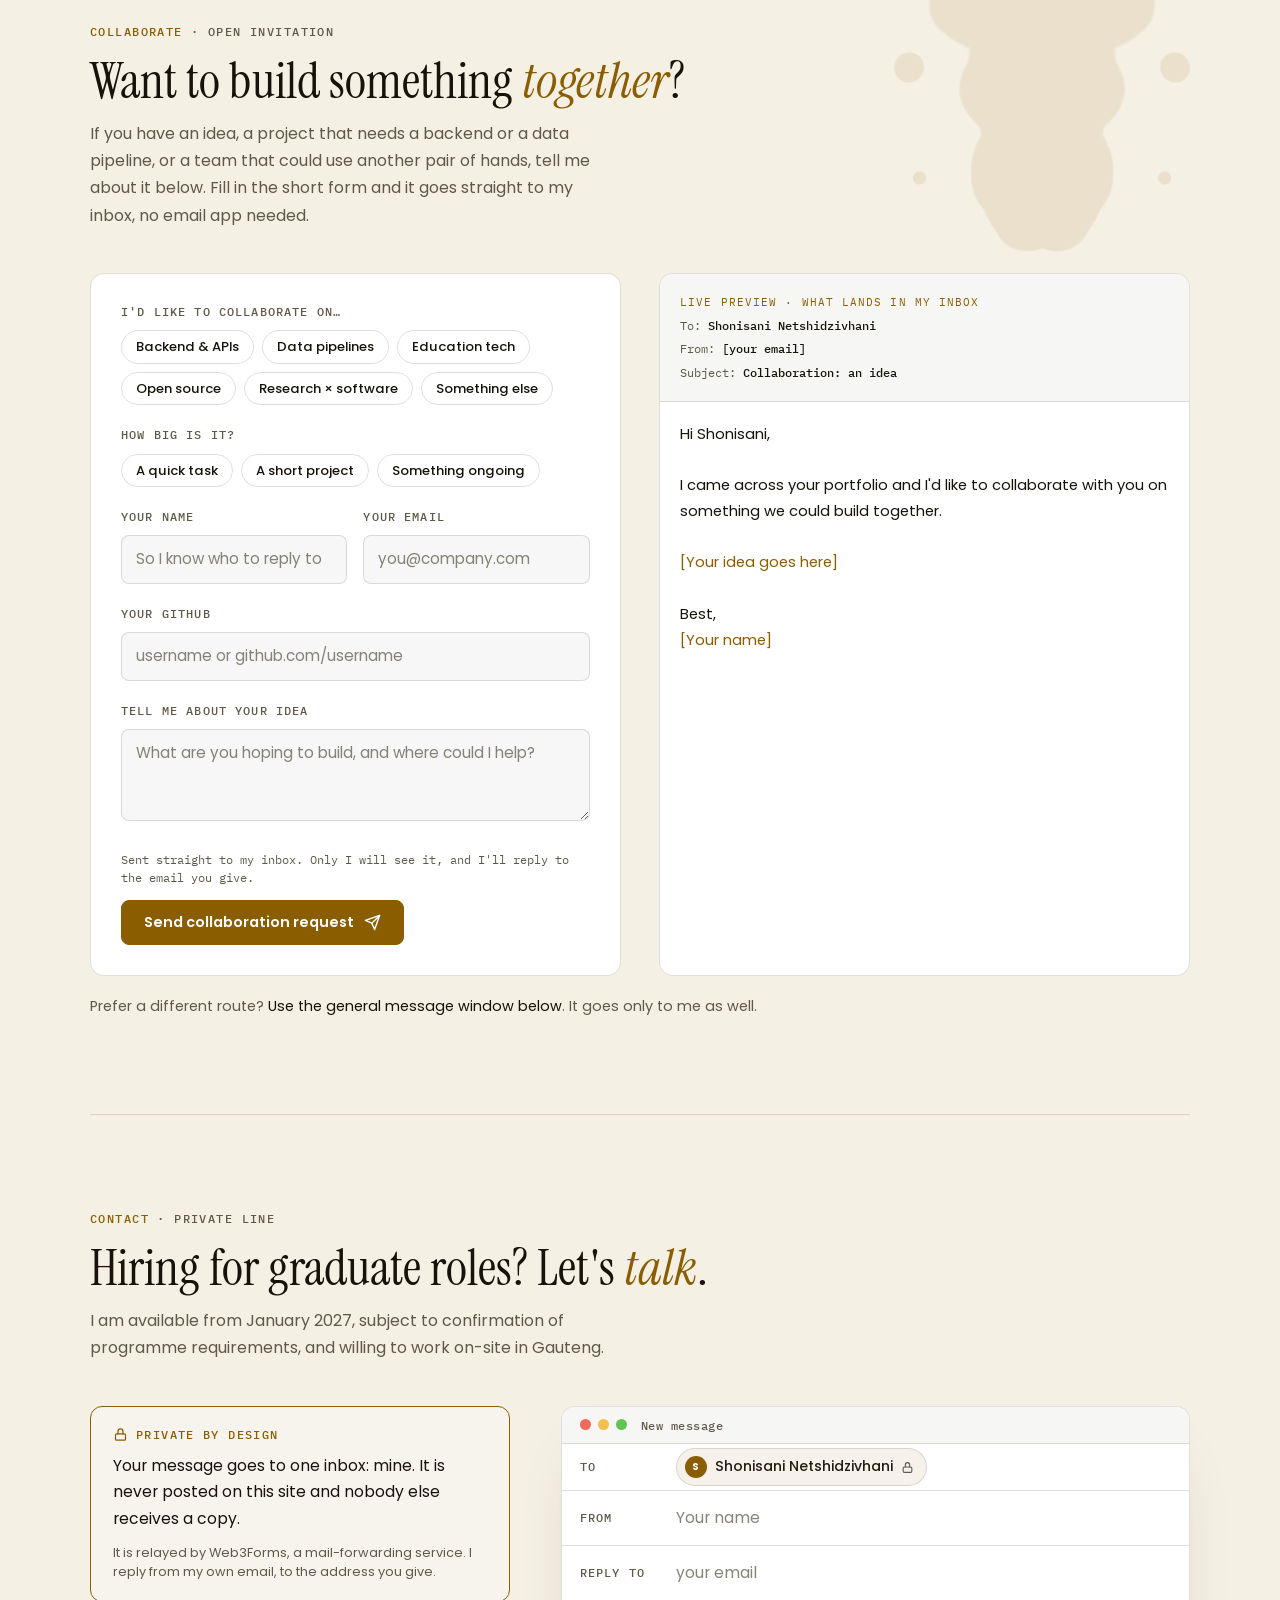
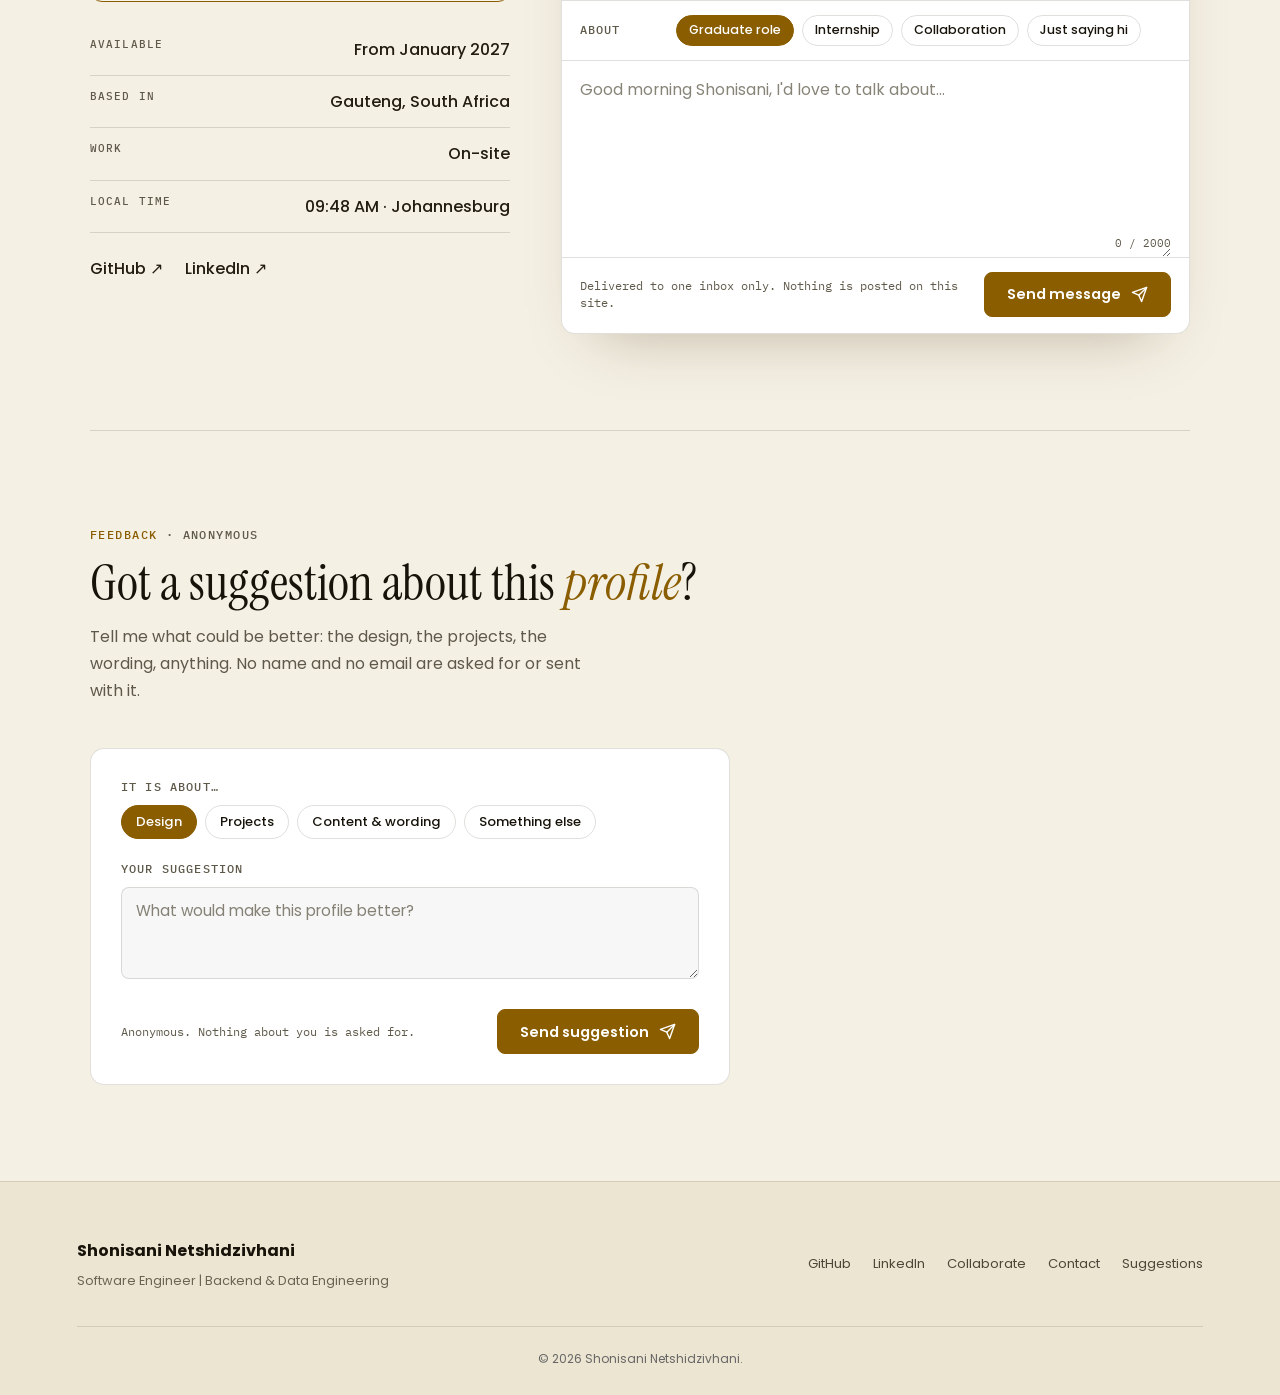
==== commit 34f44709: "added" ====
--- a/index.html
+++ b/index.html
@@ -224,7 +224,7 @@
                             GitHub
                         </a>
 
-                        <a href="www.linkedin.com/in/shonisani-n-b7574a22a"
+                        <a href="https://www.linkedin.com/in/shonisani-n-b7574a22a/"
                            target="_blank"
                            rel="noopener noreferrer"
                            aria-label="Visit Shonisani's LinkedIn profile">
@@ -717,7 +717,7 @@
 
                         <div class="mail-links">
                             <a href="https://github.com/Sanieeme" target="_blank" rel="noopener noreferrer">GitHub ↗</a>
-                            <a href="www.linkedin.com/in/shonisani-n-b7574a22a" target="_blank" rel="noopener noreferrer">LinkedIn ↗</a>
+                            <a href="https://www.linkedin.com/in/shonisani-n-b7574a22a/" target="_blank" rel="noopener noreferrer">LinkedIn ↗</a>
                         </div>
                     </aside>
 
@@ -937,7 +937,7 @@
                     GitHub
                 </a>
 
-                <a href="www.linkedin.com/in/shonisani-n-b7574a22a"
+                <a href="https://www.linkedin.com/in/shonisani-n-b7574a22a/"
                    target="_blank"
                    rel="noopener noreferrer"
                    aria-label="Visit LinkedIn profile">
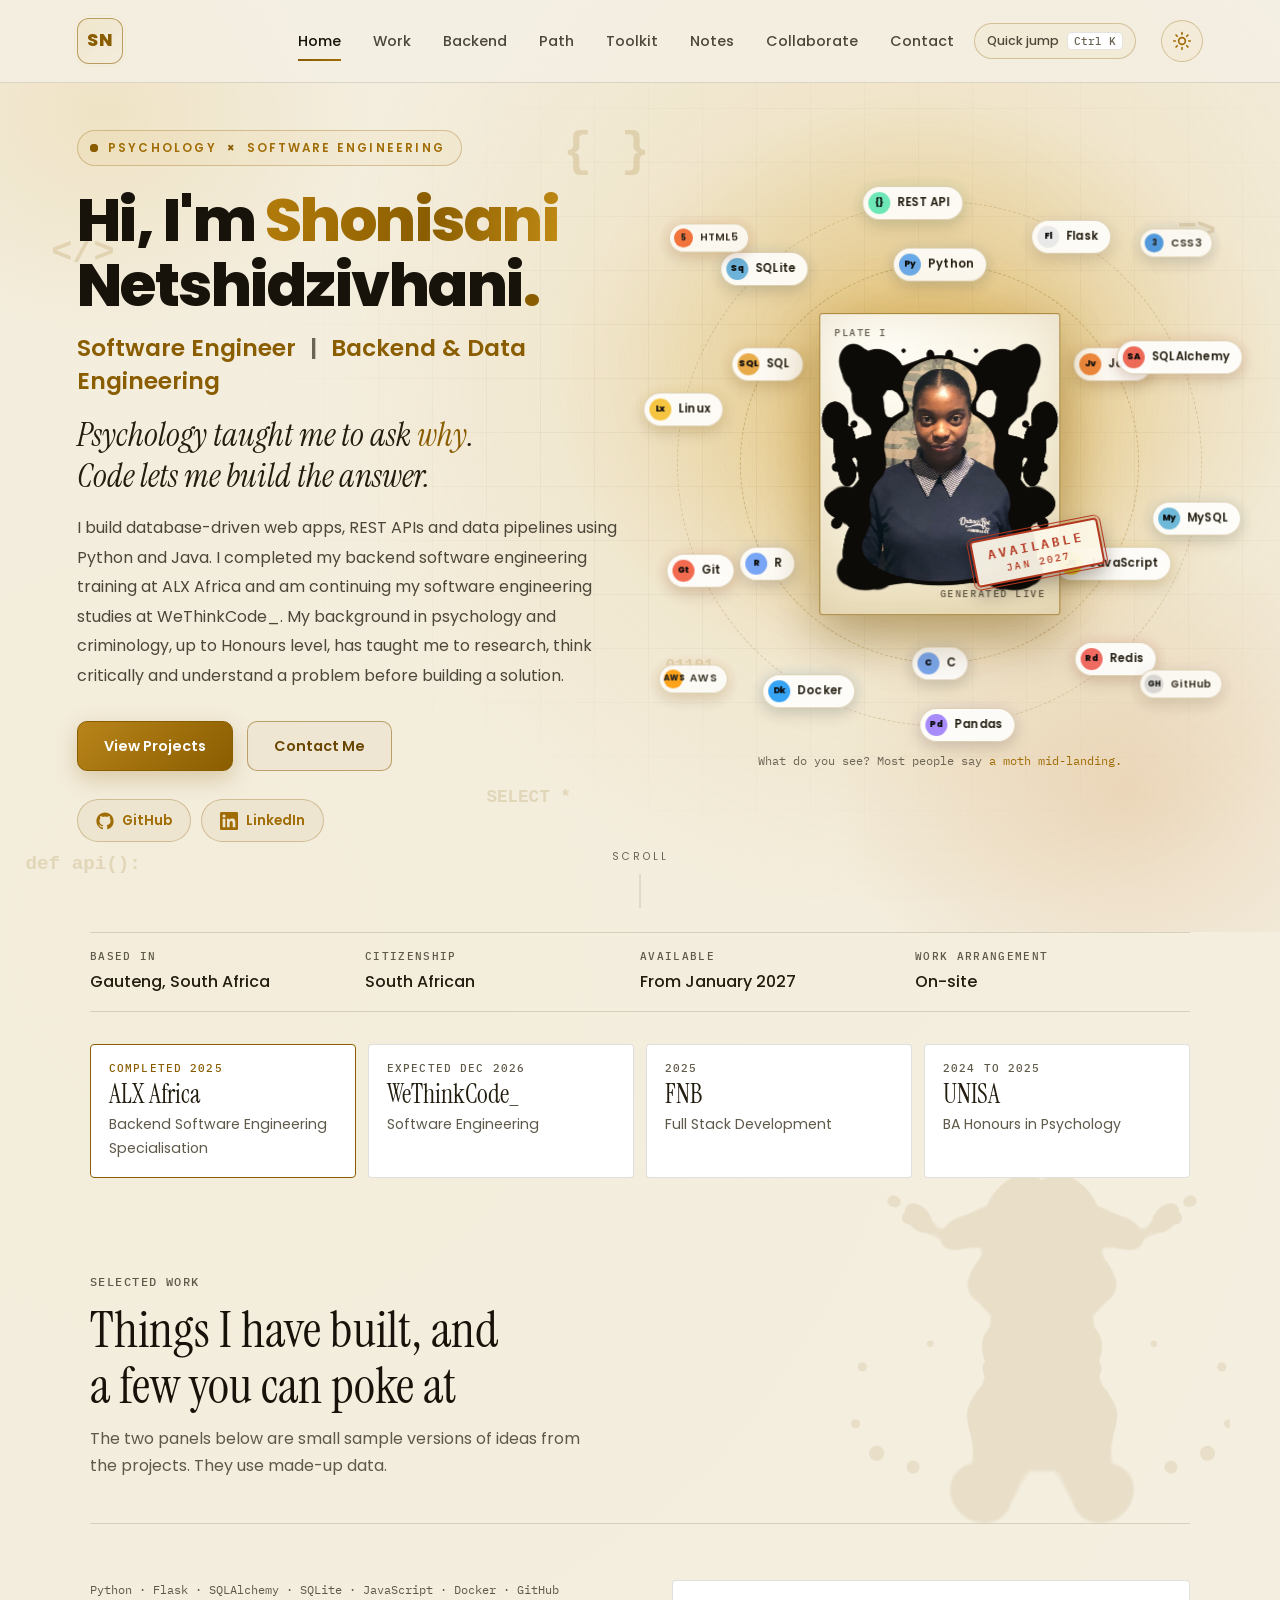
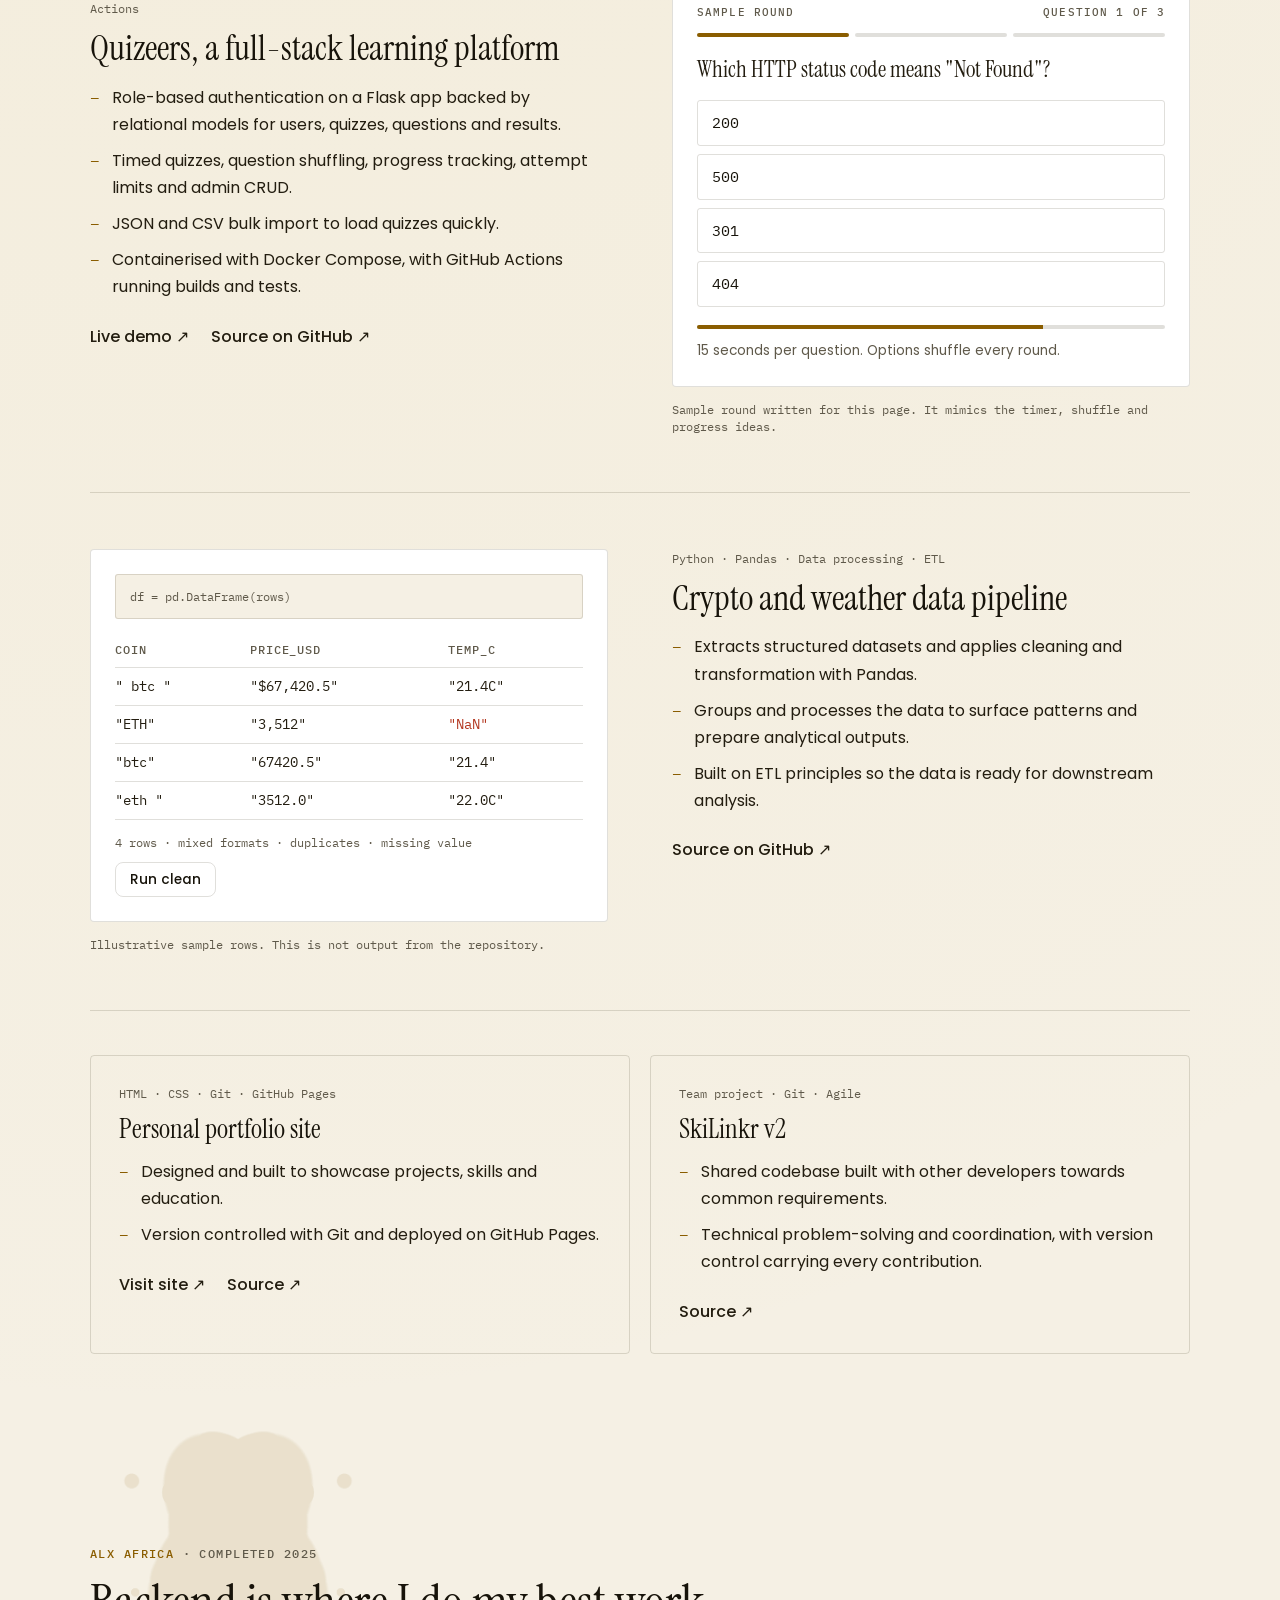
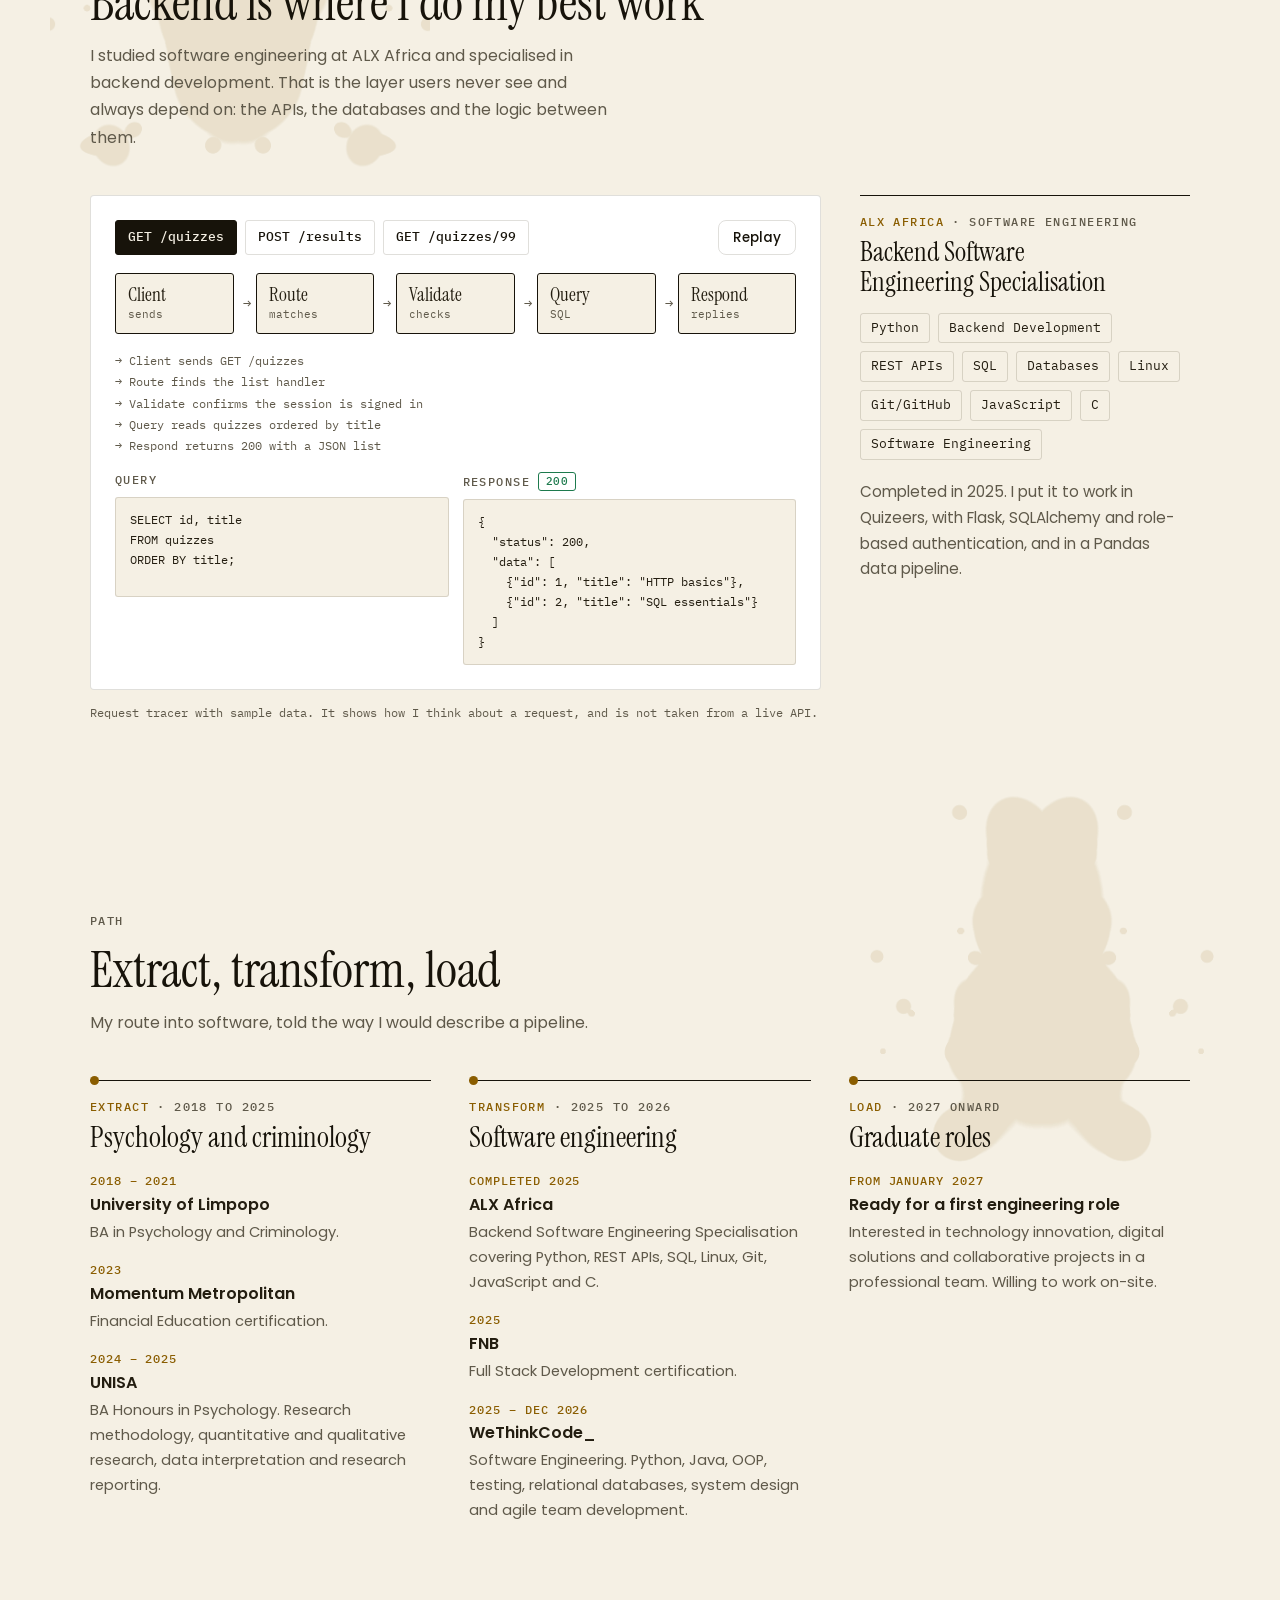
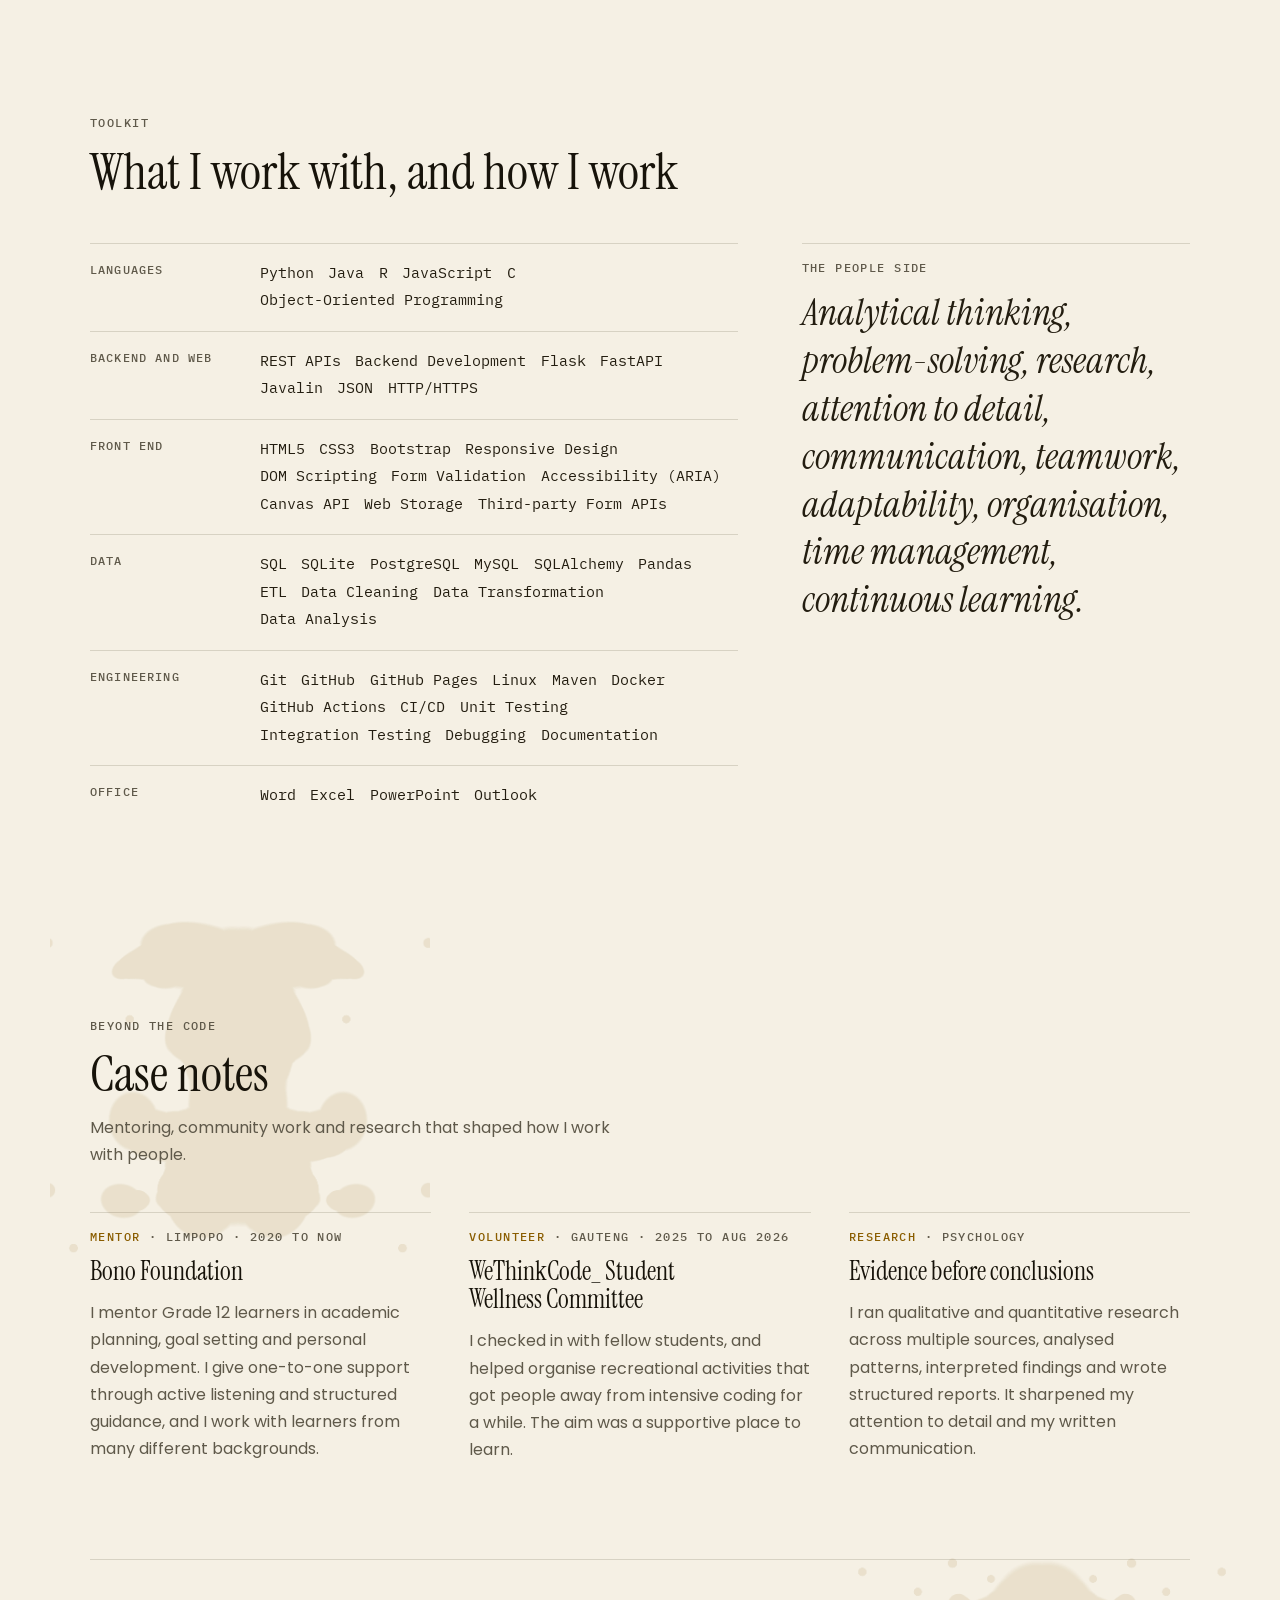
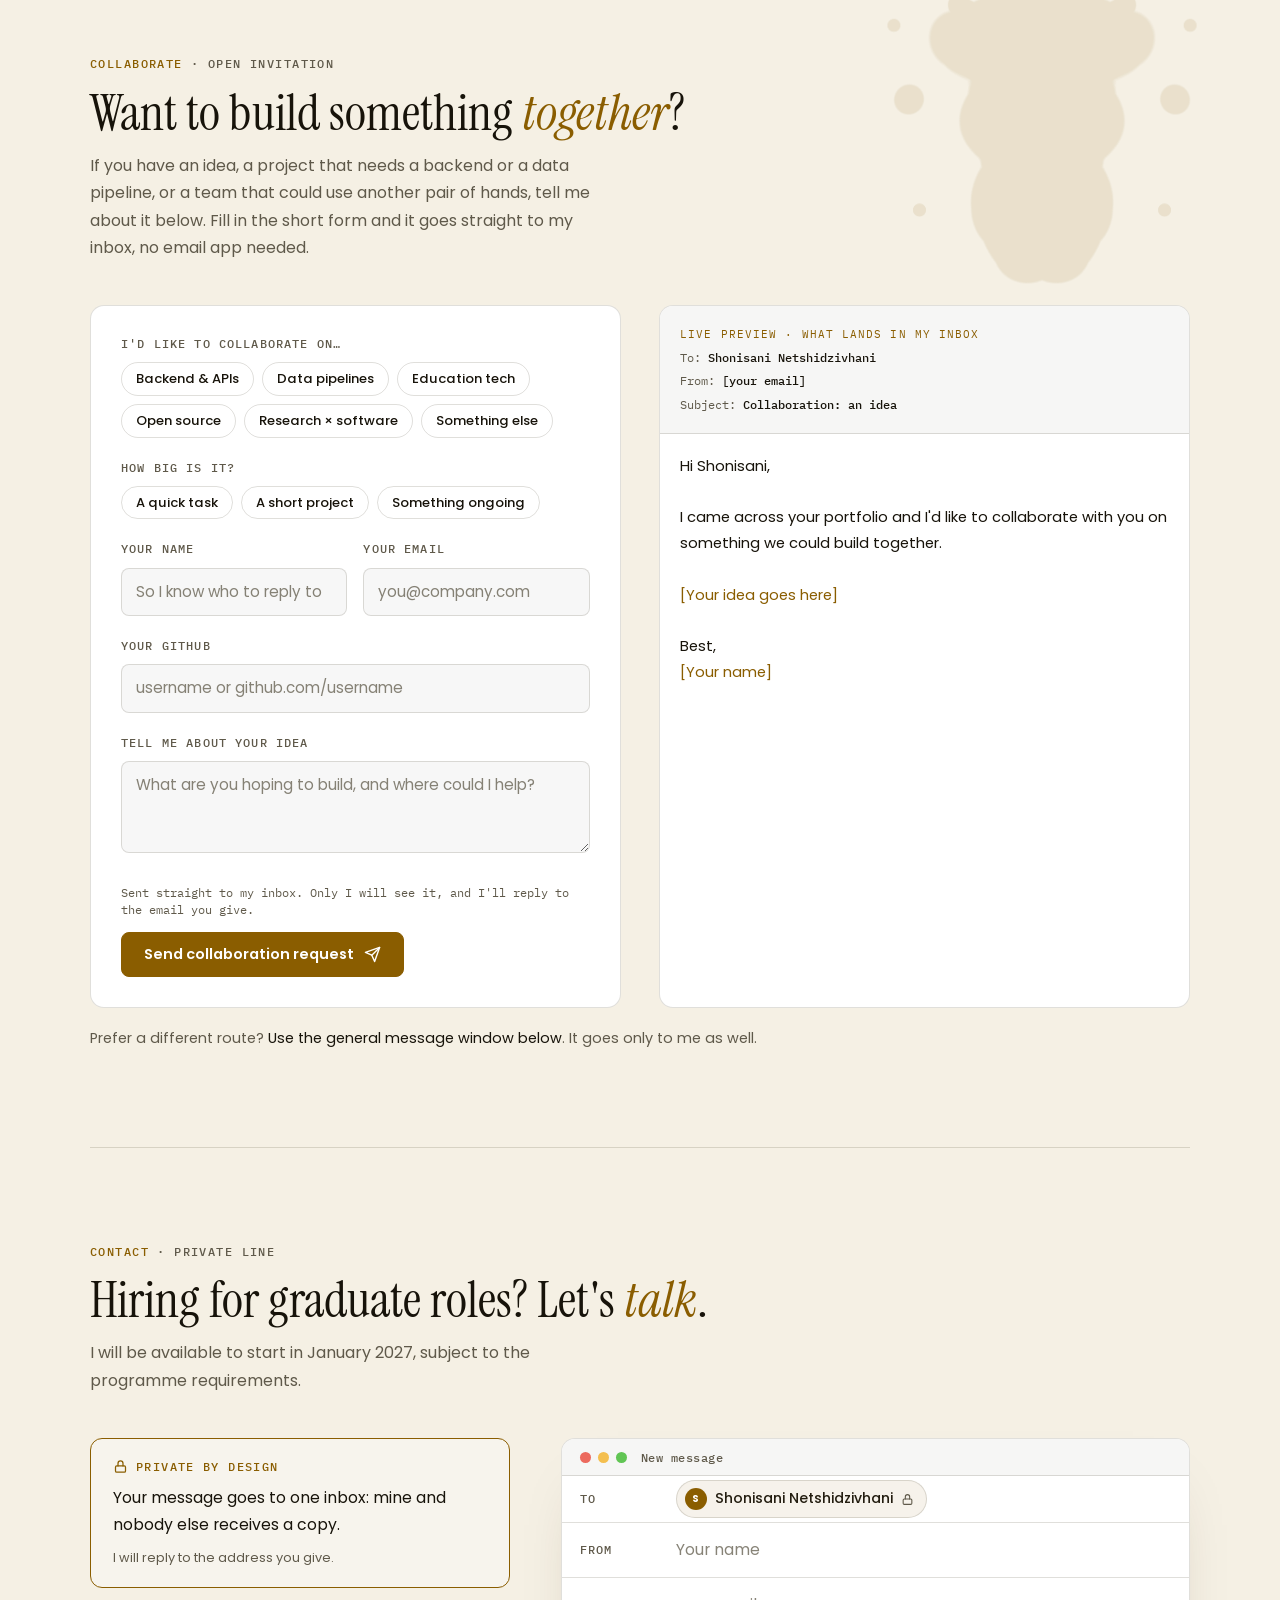
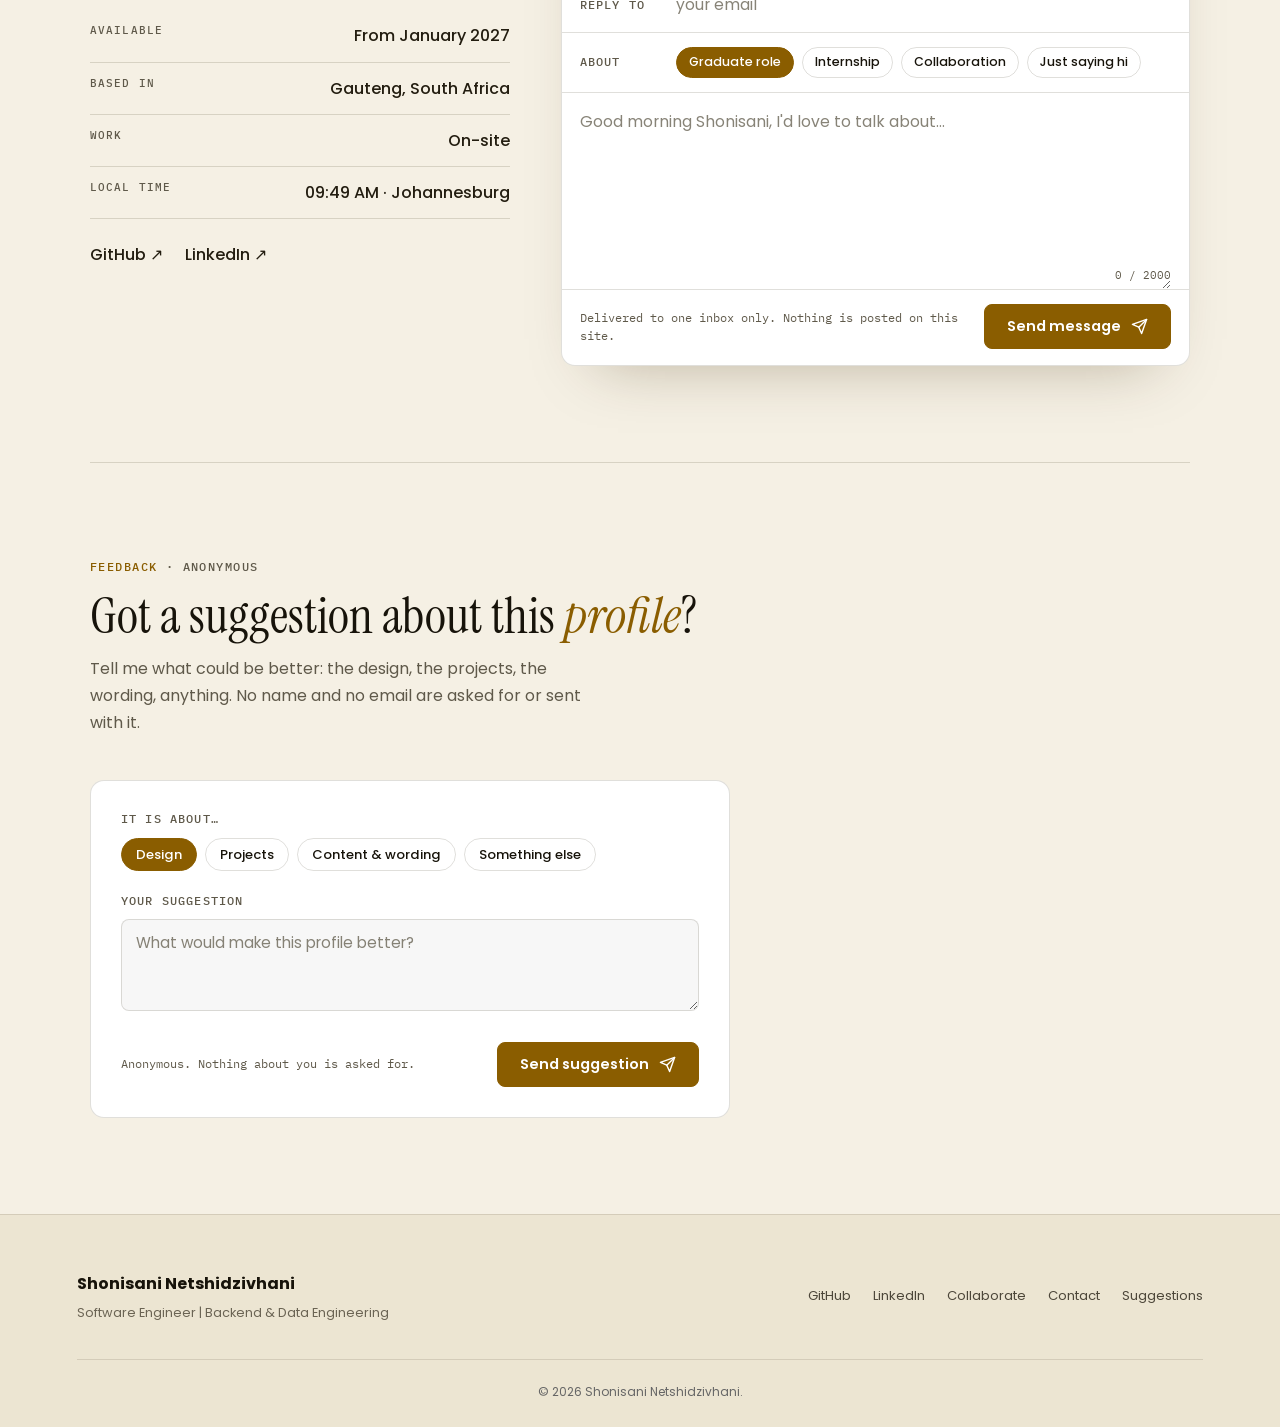
==== commit ad8b6260: "added" ====
--- a/index.html
+++ b/index.html
@@ -183,11 +183,11 @@
                     </p>
 
                     <p class="hero-description">
-                        I build database-driven web apps, REST APIs and data
-                        pipelines in Python and Java. My backend training
-                        comes from ALX Africa, and my psychology and
-                        criminology studies up to Honours level taught me to
-                        research before I build.
+                        I build database-driven web apps, REST APIs and data pipelines using Python and Java. 
+                        I completed my backend software engineering training at ALX Africa and am continuing 
+                        my software engineering studies at WeThinkCode_. 
+                        My background in psychology and criminology, up to Honours level, has taught me to research, 
+                        think critically and understand a problem before building a solution.
                     </p>
 
                     <!-- Hero Actions -->
@@ -692,7 +692,7 @@
                 <div class="sec-head">
                     <p class="eyebrow"><b>Contact</b> · private line</p>
                     <h2 id="contact-title">Hiring for graduate roles? Let's <em>talk</em>.</h2>
-                    <p class="sub">I am available from January 2027, subject to confirmation of programme requirements, and willing to work on-site in Gauteng.</p>
+                    <p class="sub">I will be available to start in January 2027, subject to the programme requirements.</p>
                 </div>
 
                 <div class="mail">
@@ -704,8 +704,8 @@
                                 <svg width="15" height="15" viewBox="0 0 24 24" fill="none" stroke="currentColor" stroke-width="2" stroke-linecap="round" stroke-linejoin="round" aria-hidden="true"><rect x="4" y="11" width="16" height="10" rx="2"/><path d="M8 11V7a4 4 0 0 1 8 0v4"/></svg>
                                 Private by design
                             </span>
-                            <p>Your message goes to one inbox: mine. It is never posted on this site and nobody else receives a copy.</p>
-                            <small>It is relayed by Web3Forms, a mail-forwarding service. I reply from my own email, to the address you give.</small>
+                            <p>Your message goes to one inbox: mine and nobody else receives a copy.</p>
+                            <small>I will reply to the address you give.</small>
                         </div>
 
                         <dl class="mail-facts">
@@ -808,7 +808,7 @@
                                 <svg width="28" height="28" viewBox="0 0 24 24" fill="none" stroke="currentColor" stroke-width="2" stroke-linecap="round" stroke-linejoin="round"><path d="M22 2 11 13"/><path d="M22 2l-7 20-4-9-9-4z"/></svg>
                             </span>
                             <h3 id="sentTitle" tabindex="-1">Message <em>sent</em>.</h3>
-                            <p>Thank you. It went straight to my inbox, and I'll reply to the email address you gave.</p>
+                            <p>Thank you. I'll reply to the email address you gave.</p>
                             <div class="sent-receipt">
                                 To: <b>Shonisani Netshidzivhani</b><br>
                                 From: <b id="rcFrom"></b><br>
